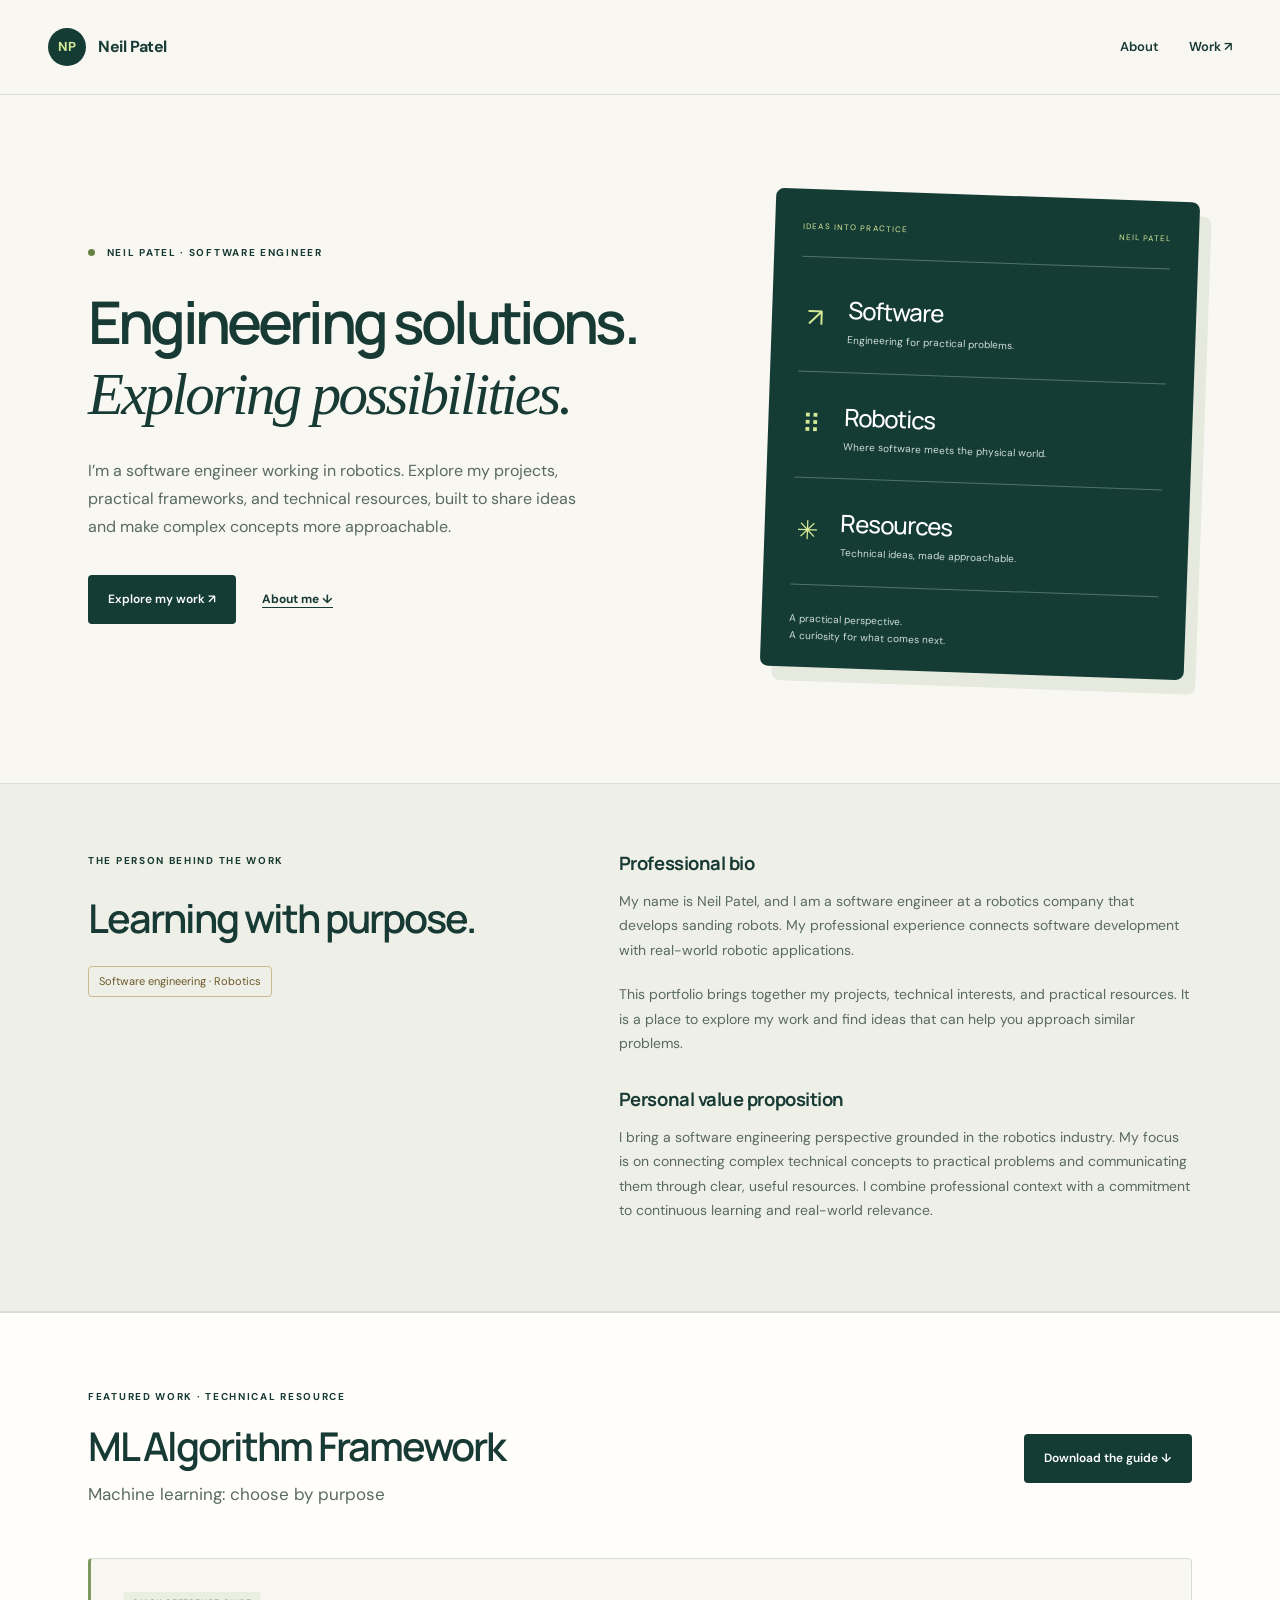
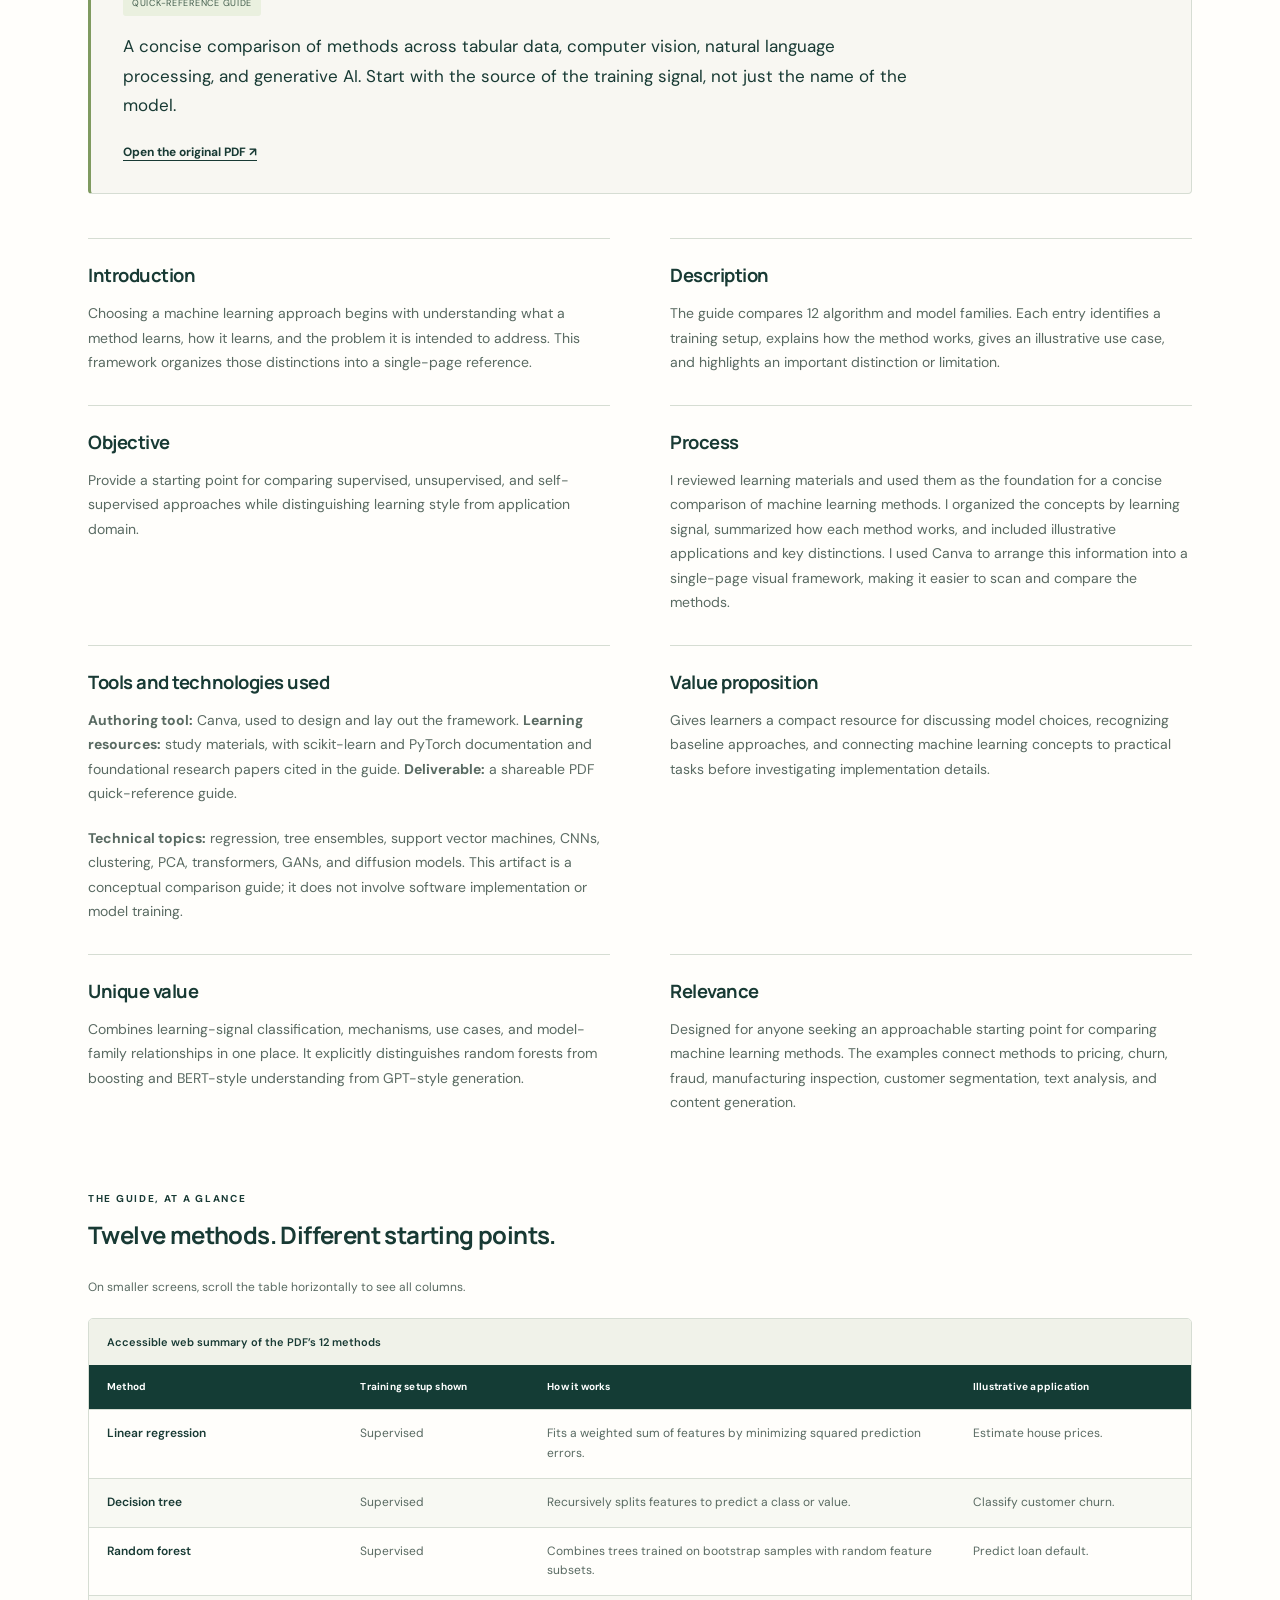
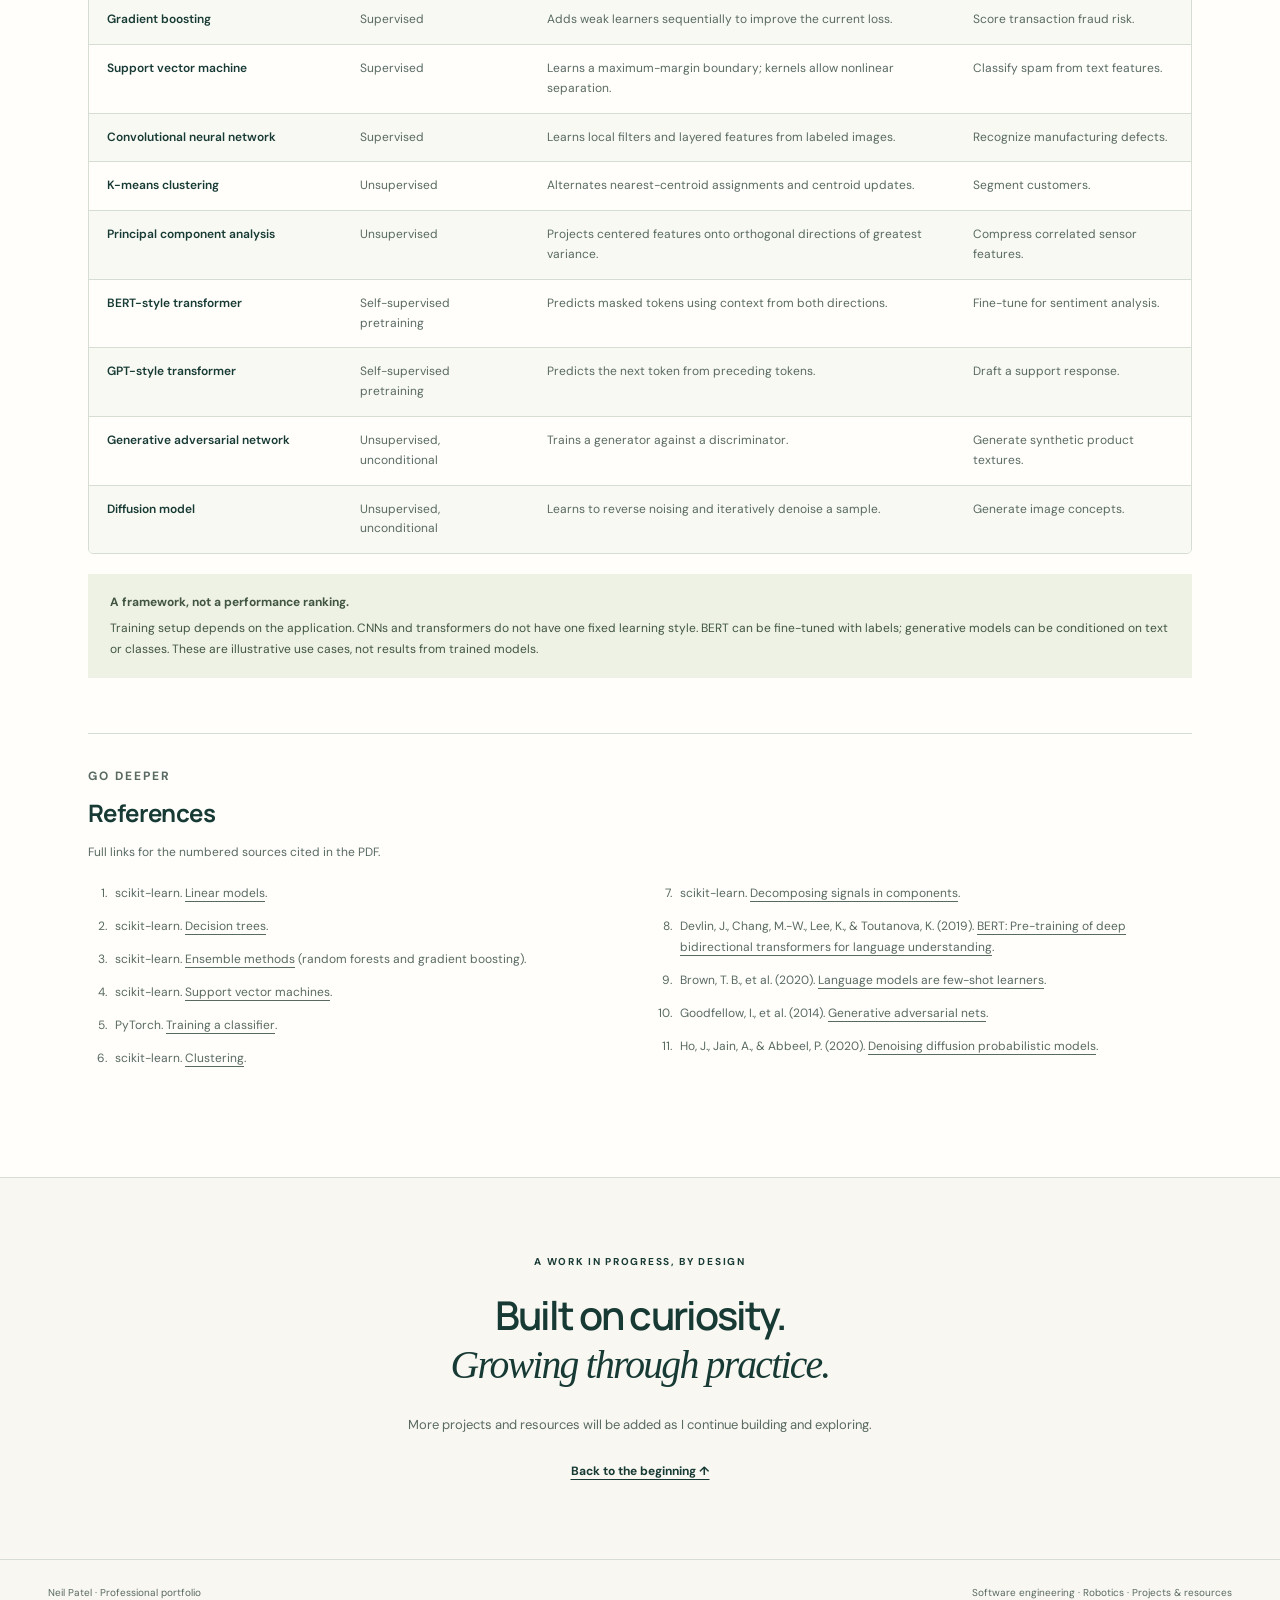
==== index.html @ 993550a7 "Initial Upload for portfolio" ====
<!doctype html>
<html lang="en">
<head>
<meta charset="utf-8">
<meta name="viewport" content="width=device-width, initial-scale=1">
<meta name="description" content="Neil Patel’s professional portfolio: software engineering, robotics, practical projects, and technical resources.">
<meta name="theme-color" content="#143c35">
<title>Neil Patel | Software Engineer</title>
<link rel="stylesheet" href="styles.css">
</head>
<body>
<a class="skip-link" href="#main">Skip to content</a>
<header class="site-header">
<a class="brand" href="#home"><span class="brand-mark" aria-hidden="true">NP</span> Neil Patel</a>
<nav aria-label="Main navigation"><a href="#about">About</a><a href="#artifact">Work ↗</a></nav>
</header>
<main id="main">
<section class="hero section-wrap" id="home" aria-labelledby="hero-title">
<div class="hero-copy">
<p class="eyebrow"><span class="status-dot" aria-hidden="true"></span> Neil Patel · Software engineer</p>
<h1 id="hero-title">Engineering solutions.<br><em>Exploring possibilities.</em></h1>
<p class="hero-description">I’m a software engineer working in robotics. Explore my projects, practical frameworks, and technical resources, built to share ideas and make complex concepts more approachable.</p>
<div class="actions"><a class="button primary" href="#artifact">Explore my work ↗</a><a class="text-link" href="#about">About me ↓</a></div>
</div>
<div class="hero-visual" aria-label="Professional interests: software engineering, robotics, and technical resources">
<div class="visual-topline"><span>IDEAS INTO PRACTICE</span><span>NEIL PATEL</span></div>
<div class="model-row"><span class="model-icon" aria-hidden="true">↗</span><div><strong>Software</strong><span>Engineering for practical problems.</span></div></div>
<div class="model-row"><span class="model-icon" aria-hidden="true">⠿</span><div><strong>Robotics</strong><span>Where software meets the physical world.</span></div></div>
<div class="model-row"><span class="model-icon" aria-hidden="true">✳</span><div><strong>Resources</strong><span>Technical ideas, made approachable.</span></div></div>
<p class="visual-note">A practical perspective.<br>A curiosity for what comes next.</p>
</div>
</section>
<section class="about-section" id="about" aria-labelledby="about-title">
<div class="section-wrap about-grid">
<div><p class="eyebrow">The person behind the work</p><h2 id="about-title">Learning with purpose.</h2><p class="draft-label">Software engineering · Robotics</p></div>
<div class="about-copy">
<h3>Professional bio</h3>
<p>My name is Neil Patel, and I am a software engineer at a robotics company that develops sanding robots. My professional experience connects software development with real-world robotic applications.</p>
<p>This portfolio brings together my projects, technical interests, and practical resources. It is a place to explore my work and find ideas that can help you approach similar problems.</p>
<h3>Personal value proposition</h3>
<p>I bring a software engineering perspective grounded in the robotics industry. My focus is on connecting complex technical concepts to practical problems and communicating them through clear, useful resources. I combine professional context with a commitment to continuous learning and real-world relevance.</p>
</div>
</div>
</section>

<article class="artifact-section" id="artifact" aria-labelledby="artifact-title">
<div class="section-wrap">
<div class="artifact-heading"><div><p class="eyebrow">Featured work · Technical resource</p><h2 id="artifact-title">ML Algorithm Framework</h2><p class="artifact-subtitle">Machine learning: choose by purpose</p></div><a class="button primary" href="ML-Algorithm-Framework.pdf" download>Download the guide ↓</a></div>
<div class="artifact-intro"><span class="tag">Quick-reference guide</span><p>A concise comparison of methods across tabular data, computer vision, natural language processing, and generative AI. Start with the source of the training signal, not just the name of the model.</p><a class="text-link" href="ML-Algorithm-Framework.pdf">Open the original PDF ↗</a></div>
<div class="details-grid">
<section><h3>Introduction</h3><p>Choosing a machine learning approach begins with understanding what a method learns, how it learns, and the problem it is intended to address. This framework organizes those distinctions into a single-page reference.</p></section>
<section><h3>Description</h3><p>The guide compares 12 algorithm and model families. Each entry identifies a training setup, explains how the method works, gives an illustrative use case, and highlights an important distinction or limitation.</p></section>
<section><h3>Objective</h3><p>Provide a starting point for comparing supervised, unsupervised, and self-supervised approaches while distinguishing learning style from application domain.</p></section>
<section><h3>Process</h3><p>I reviewed learning materials and used them as the foundation for a concise comparison of machine learning methods. I organized the concepts by learning signal, summarized how each method works, and included illustrative applications and key distinctions. I used Canva to arrange this information into a single-page visual framework, making it easier to scan and compare the methods.</p></section>
<section><h3>Tools and technologies used</h3><p><strong>Authoring tool:</strong> Canva, used to design and lay out the framework. <strong>Learning resources:</strong> study materials, with scikit-learn and PyTorch documentation and foundational research papers cited in the guide. <strong>Deliverable:</strong> a shareable PDF quick-reference guide.</p><p><strong>Technical topics:</strong> regression, tree ensembles, support vector machines, CNNs, clustering, PCA, transformers, GANs, and diffusion models. This artifact is a conceptual comparison guide; it does not involve software implementation or model training.</p></section>
<section><h3>Value proposition</h3><p>Gives learners a compact resource for discussing model choices, recognizing baseline approaches, and connecting machine learning concepts to practical tasks before investigating implementation details.</p></section>
<section><h3>Unique value</h3><p>Combines learning-signal classification, mechanisms, use cases, and model-family relationships in one place. It explicitly distinguishes random forests from boosting and BERT-style understanding from GPT-style generation.</p></section>
<section><h3>Relevance</h3><p>Designed for anyone seeking an approachable starting point for comparing machine learning methods. The examples connect methods to pricing, churn, fraud, manufacturing inspection, customer segmentation, text analysis, and content generation.</p></section>
</div>
<section class="methods-section" aria-labelledby="methods-title">
<div class="section-heading"><div><p class="eyebrow">The guide, at a glance</p><h3 id="methods-title">Twelve methods. Different starting points.</h3></div></div>
<p class="table-instruction">On smaller screens, scroll the table horizontally to see all columns.</p>
<div class="table-scroll" role="region" aria-label="Algorithm comparison, horizontally scrollable" tabindex="0">
<table>
<caption>Accessible web summary of the PDF’s 12 methods</caption>
<thead><tr><th scope="col">Method</th><th scope="col">Training setup shown</th><th scope="col">How it works</th><th scope="col">Illustrative application</th></tr></thead>
<tbody>
<tr><th scope="row">Linear regression</th><td>Supervised</td><td>Fits a weighted sum of features by minimizing squared prediction errors.</td><td>Estimate house prices.</td></tr>
<tr><th scope="row">Decision tree</th><td>Supervised</td><td>Recursively splits features to predict a class or value.</td><td>Classify customer churn.</td></tr>
<tr><th scope="row">Random forest</th><td>Supervised</td><td>Combines trees trained on bootstrap samples with random feature subsets.</td><td>Predict loan default.</td></tr>
<tr><th scope="row">Gradient boosting</th><td>Supervised</td><td>Adds weak learners sequentially to improve the current loss.</td><td>Score transaction fraud risk.</td></tr>
<tr><th scope="row">Support vector machine</th><td>Supervised</td><td>Learns a maximum-margin boundary; kernels allow nonlinear separation.</td><td>Classify spam from text features.</td></tr>
<tr><th scope="row">Convolutional neural network</th><td>Supervised</td><td>Learns local filters and layered features from labeled images.</td><td>Recognize manufacturing defects.</td></tr>
<tr><th scope="row">K-means clustering</th><td>Unsupervised</td><td>Alternates nearest-centroid assignments and centroid updates.</td><td>Segment customers.</td></tr>
<tr><th scope="row">Principal component analysis</th><td>Unsupervised</td><td>Projects centered features onto orthogonal directions of greatest variance.</td><td>Compress correlated sensor features.</td></tr>
<tr><th scope="row">BERT-style transformer</th><td>Self-supervised pretraining</td><td>Predicts masked tokens using context from both directions.</td><td>Fine-tune for sentiment analysis.</td></tr>
<tr><th scope="row">GPT-style transformer</th><td>Self-supervised pretraining</td><td>Predicts the next token from preceding tokens.</td><td>Draft a support response.</td></tr>
<tr><th scope="row">Generative adversarial network</th><td>Unsupervised, unconditional</td><td>Trains a generator against a discriminator.</td><td>Generate synthetic product textures.</td></tr>
<tr><th scope="row">Diffusion model</th><td>Unsupervised, unconditional</td><td>Learns to reverse noising and iteratively denoise a sample.</td><td>Generate image concepts.</td></tr>
</tbody>
</table>
</div>
<aside class="scope-note"><strong>A framework, not a performance ranking.</strong> Training setup depends on the application. CNNs and transformers do not have one fixed learning style. BERT can be fine-tuned with labels; generative models can be conditioned on text or classes. These are illustrative use cases, not results from trained models.</aside>
</section>
<section class="references" aria-labelledby="references-title">
<p class="eyebrow">Go deeper</p><h3 id="references-title">References</h3><p>Full links for the numbered sources cited in the PDF.</p>
<ol>
<li>scikit-learn. <a href="https://scikit-learn.org/stable/modules/linear_model.html">Linear models</a>.</li>
<li>scikit-learn. <a href="https://scikit-learn.org/stable/modules/tree.html">Decision trees</a>.</li>
<li>scikit-learn. <a href="https://scikit-learn.org/stable/modules/ensemble.html">Ensemble methods</a> (random forests and gradient boosting).</li>
<li>scikit-learn. <a href="https://scikit-learn.org/stable/modules/svm.html">Support vector machines</a>.</li>
<li>PyTorch. <a href="https://pytorch.org/tutorials/beginner/blitz/cifar10_tutorial.html">Training a classifier</a>.</li>
<li>scikit-learn. <a href="https://scikit-learn.org/stable/modules/clustering.html">Clustering</a>.</li>
<li>scikit-learn. <a href="https://scikit-learn.org/stable/modules/decomposition.html">Decomposing signals in components</a>.</li>
<li>Devlin, J., Chang, M.-W., Lee, K., & Toutanova, K. (2019). <a href="https://aclanthology.org/N19-1423/">BERT: Pre-training of deep bidirectional transformers for language understanding</a>.</li>
<li>Brown, T. B., et al. (2020). <a href="https://arxiv.org/abs/2005.14165">Language models are few-shot learners</a>.</li>
<li>Goodfellow, I., et al. (2014). <a href="https://arxiv.org/abs/1406.2661">Generative adversarial nets</a>.</li>
<li>Ho, J., Jain, A., & Abbeel, P. (2020). <a href="https://arxiv.org/abs/2006.11239">Denoising diffusion probabilistic models</a>.</li>
</ol>
</section>
</div>
</article>
<section class="section-wrap closing"><p class="eyebrow">A work in progress, by design</p><h2>Built on curiosity.<br><em>Growing through practice.</em></h2><p>More projects and resources will be added as I continue building and exploring.</p><a class="text-link" href="#home">Back to the beginning ↑</a></section>
</main>
<footer class="site-footer"><span>Neil Patel · Professional portfolio</span><span>Software engineering · Robotics · Projects & resources</span></footer>
</body>
</html>
---- styles.css ----
@import url('https://fonts.googleapis.com/css2?family=DM+Sans:wght@400;500;600;700&family=Manrope:wght@400;500;600;700;800&display=swap');

:root{--paper:#f8f7f2;--ink:#183a34;--muted:#596a62;--line:#d6ddd3;--green:#143c35;--accent:#d6e997;--white:#fff;--font:'DM Sans',system-ui,sans-serif;--display:'Manrope',system-ui,sans-serif}
*{box-sizing:border-box}html{scroll-behavior:smooth;scroll-padding-top:28px}body{margin:0;background:var(--paper);color:var(--ink);font-family:var(--font);font-size:16px;line-height:1.75}a{color:inherit;text-underline-offset:4px}a:hover{text-decoration-thickness:2px}a:focus-visible,[tabindex]:focus-visible{outline:3px solid #97620b;outline-offset:5px}h1,h2,h3,p{margin-top:0}h1,h2,h3{font-family:var(--display);line-height:1.2}h1{font-size:clamp(2.6rem,4.6vw,4.6rem);font-weight:600;letter-spacing:-.065em;margin-bottom:26px}h2{font-size:clamp(2rem,3.1vw,3rem);font-weight:600;letter-spacing:-.05em;margin-bottom:24px}h3{font-size:1.15rem;letter-spacing:-.025em;margin-bottom:15px}em{font-family:Georgia,serif;font-weight:400;letter-spacing:-.045em}p{margin-bottom:20px}.section-wrap{max-width:1200px;padding:0 48px;margin:auto}.site-header{max-width:1360px;margin:auto;padding:28px 48px;display:flex;align-items:center;justify-content:space-between;gap:24px;border-bottom:1px solid var(--line)}.brand{display:flex;align-items:center;gap:12px;font-weight:700;text-decoration:none;letter-spacing:-.025em}.brand-mark{display:grid;place-items:center;width:38px;height:38px;background:var(--green);color:var(--accent);font-size:13px;border-radius:50%}.site-header nav{display:flex;gap:30px;font-size:13px;font-weight:600}.site-header nav a{text-decoration:none}.site-header nav a:hover{text-decoration:underline}.hero{display:grid;grid-template-columns:1.45fr 1fr;gap:65px;align-items:center;padding-top:100px;padding-bottom:110px}.eyebrow{text-transform:uppercase;font-size:10px;font-weight:700;letter-spacing:.17em;margin-bottom:26px;line-height:1.7}.status-dot{display:inline-block;width:7px;height:7px;background:#668345;border-radius:50%;margin-right:8px}.hero-description{max-width:490px;color:var(--muted);font-size:16px}.actions{display:flex;gap:26px;align-items:center;margin-top:34px;flex-wrap:wrap}.button{display:inline-flex;align-items:center;justify-content:center;gap:22px;padding:14px 20px;font-size:12px;font-weight:600;border-radius:4px;text-decoration:none}.primary{background:var(--green);color:var(--white)}.primary:hover{background:#24574b}.text-link{font-size:12px;font-weight:700}.hero-visual{background:var(--green);color:var(--white);padding:30px 28px 22px;border-radius:8px;transform:rotate(2deg);box-shadow:12px 14px 0 #e6e9dd}.visual-topline{display:flex;justify-content:space-between;font-size:8px;letter-spacing:.14em;color:var(--accent);gap:12px;border-bottom:1px solid #527267;padding-bottom:23px;margin-bottom:8px}.model-row{display:flex;align-items:center;gap:18px;padding:23px 0;border-bottom:1px solid #527267}.model-icon{font-size:26px;color:var(--accent);width:30px;text-align:center}.model-row strong{display:block;font-family:var(--display);font-size:24px;font-weight:500;letter-spacing:-.04em}.model-row div span{display:block;font-size:10px;color:#d1ded7}.model-code{margin-left:auto;font-size:9px;color:var(--accent);border:1px solid #698777;border-radius:4px;padding:1px 6px}.visual-note{font-size:10px;color:#d1ded7;margin:25px 0 0}.about-section{background:#eeefe7;border-block:1px solid var(--line);padding:68px 0}.about-grid{display:grid;grid-template-columns:1fr 1.3fr;gap:90px}.about-copy p{font-size:14px;color:var(--muted)}.about-copy h3:not(:first-child){margin-top:32px}.draft-label{font-size:11px;color:#6d5829;border:1px solid #c8b98e;border-radius:4px;padding:5px 10px;display:inline-block}.editor-note{font-size:12px!important;color:var(--muted);border-left:2px solid #b9c5b0;padding-left:12px}.portfolio-section{padding-top:80px;padding-bottom:70px}.section-heading{display:flex;justify-content:space-between;align-items:end;gap:24px;margin-bottom:30px}.section-heading .eyebrow{margin-bottom:14px}.section-heading h2{margin:0}.section-heading>p{font-size:12px;color:var(--muted);margin-bottom:4px}.artifact-card{display:grid;grid-template-columns:1fr 1.5fr;border:1px solid var(--line);background:#fffef9;border-radius:6px;overflow:hidden;text-decoration:none;transition:box-shadow .2s}.artifact-card:hover{box-shadow:0 8px 24px #183a3412}.card-art{padding:35px 40px;background:#e4e9d9;display:flex;flex-direction:column}.mini-label{font-size:8px;letter-spacing:.2em;margin-bottom:18px}.card-art strong{font-family:var(--display);font-size:46px;line-height:1.03;letter-spacing:-.065em;font-weight:600}.mini-rule{height:1px;width:100%;background:#9cae90;margin:24px 0 14px}.mini-footer{font-size:8px;letter-spacing:.1em}.card-copy{padding:38px 42px}.tag{display:inline-block;font-size:9px;letter-spacing:.08em;text-transform:uppercase;color:#435e4d;background:#eaf0df;padding:4px 9px;border-radius:3px}.card-copy h3{font-size:26px;margin:18px 0 12px;letter-spacing:-.045em}.card-copy p{font-size:14px;color:var(--muted);max-width:400px}.card-meta{display:flex;align-items:center;justify-content:space-between;gap:16px;font-size:10px;margin-top:25px;color:var(--muted)}.card-arrow{font-size:22px;color:var(--ink)}.collection-note{font-size:12px;color:var(--muted);margin:20px 0 0}.artifact-section{padding:75px 0 80px;border-block:1px solid var(--line);background:#fffefb}.artifact-heading{display:flex;justify-content:space-between;align-items:center;gap:30px}.artifact-heading h2{margin-bottom:10px}.artifact-heading .eyebrow{margin-bottom:18px}.artifact-subtitle{color:var(--muted);font-size:17px}.artifact-heading .button{flex-shrink:0}.artifact-intro{margin:28px 0 44px;padding:28px 32px;border:1px solid var(--line);border-left:3px solid #7f9a60;border-radius:4px;background:var(--paper)}.artifact-intro p{max-width:790px;font-size:17px;margin:16px 0}.details-grid{display:grid;grid-template-columns:1fr 1fr;gap:0 60px}.details-grid section{padding:25px 0 10px;border-top:1px solid var(--line)}.details-grid p{font-size:14px;color:var(--muted)}.methods-section{margin-top:45px}.methods-section h3{font-size:24px}.methods-section .section-heading{margin-bottom:12px}.table-instruction{font-size:12px;color:var(--muted)}.table-scroll{overflow-x:auto;border:1px solid var(--line);border-radius:5px}table{border-collapse:collapse;width:100%;min-width:730px;font-size:12px;line-height:1.65;text-align:left}caption{text-align:left;padding:14px 18px;font-size:11px;background:#f0f2e9;font-weight:600}th,td{padding:14px 18px;border-bottom:1px solid var(--line);vertical-align:top}thead th{background:var(--green);color:white;font-size:10px;letter-spacing:.02em}tbody th{font-weight:600;width:23%}tbody td{color:var(--muted)}tbody tr:nth-child(even){background:#f8f9f3}tbody tr:last-child>*{border-bottom:0}.scope-note{margin:20px 0 0;padding:18px 22px;background:#eef2e4;font-size:12px;color:#415542}.scope-note strong{display:block;margin-bottom:5px}.references{border-top:1px solid var(--line);margin-top:55px;padding-top:32px}.references .eyebrow{margin-bottom:12px}.references h3{font-size:24px}.references p,.references li{font-size:12px;color:var(--muted)}.references ol{padding-left:22px;columns:2;column-gap:48px}.references li{padding:0 0 12px 5px;break-inside:avoid;overflow-wrap:anywhere}.closing{padding-top:75px;padding-bottom:75px;text-align:center}.closing .eyebrow{margin-bottom:22px}.closing p:not(.eyebrow){color:var(--muted);font-size:13px}.site-footer{padding:24px 48px;border-top:1px solid var(--line);display:flex;justify-content:space-between;gap:20px;font-size:10px;color:var(--muted)}.skip-link{position:absolute;left:16px;top:-100px;padding:10px 18px;background:var(--green);color:white;z-index:10}.skip-link:focus{top:12px}
@media(min-width:1400px){.hero{padding-top:120px;padding-bottom:130px}}@media(max-width:900px){.section-wrap{padding-left:30px;padding-right:30px}.site-header{padding:22px 30px}.hero{gap:35px;padding-top:70px;padding-bottom:75px}.hero-visual{padding:24px 20px}.model-row{gap:10px}.model-row strong{font-size:21px}.model-row div span{font-size:9px}.about-grid{gap:40px}.artifact-heading{align-items:flex-start;flex-direction:column;gap:10px}.details-grid{gap:0 32px}.card-copy{padding:28px}.card-art{padding:30px}.card-art strong{font-size:40px}}@media(max-width:640px){.site-header{padding:18px 20px;align-items:flex-start}.brand{font-size:12px;gap:8px}.brand-mark{width:30px;height:30px;font-size:10px}.site-header nav{gap:13px;font-size:11px;flex-wrap:wrap;justify-content:flex-end;padding-top:5px}.site-header nav a:last-child{display:none}.section-wrap{padding-left:22px;padding-right:22px}.hero{grid-template-columns:1fr;gap:40px;padding-top:50px;padding-bottom:60px}h1{font-size:2.9rem}.hero-description{font-size:14px}.hero-visual{max-width:400px;width:calc(100% - 12px);justify-self:center;transform:rotate(1deg)}.about-grid{grid-template-columns:1fr;gap:20px}.about-section{padding:48px 0}.about-grid h2{margin-bottom:15px}.portfolio-section{padding-top:50px;padding-bottom:50px}.section-heading{display:block}.section-heading>p{margin-top:18px}.artifact-card{grid-template-columns:1fr}.card-art{padding:30px}.card-art strong{font-size:42px}.mini-rule{max-width:240px}.card-copy{padding:28px}.artifact-section{padding:50px 0}.artifact-intro{padding:23px;margin-top:28px}.artifact-intro p{font-size:15px}.details-grid{grid-template-columns:1fr}.references ol{columns:1}.closing{padding-top:55px;padding-bottom:55px}.site-footer{padding:22px;flex-direction:column;gap:6px}.eyebrow{font-size:9px}}@media(prefers-reduced-motion:reduce){html{scroll-behavior:auto}*{transition:none!important}}
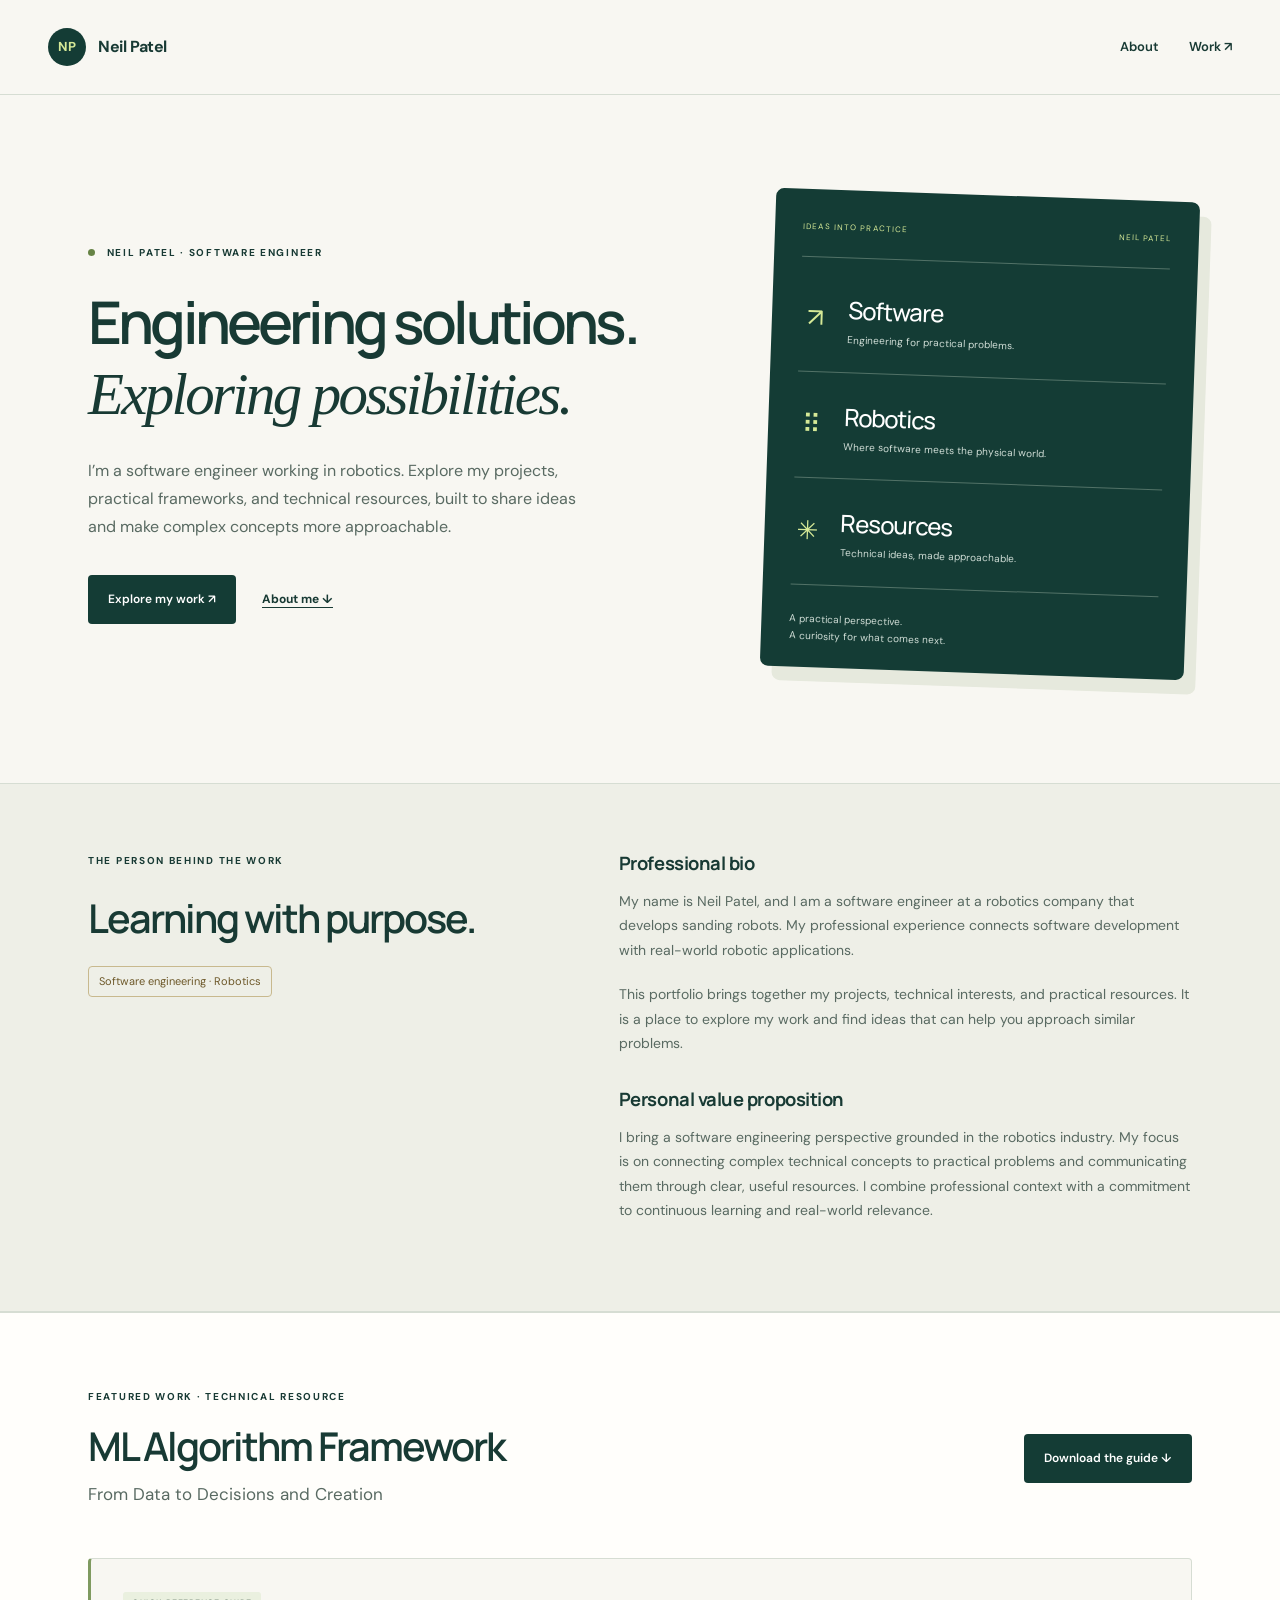
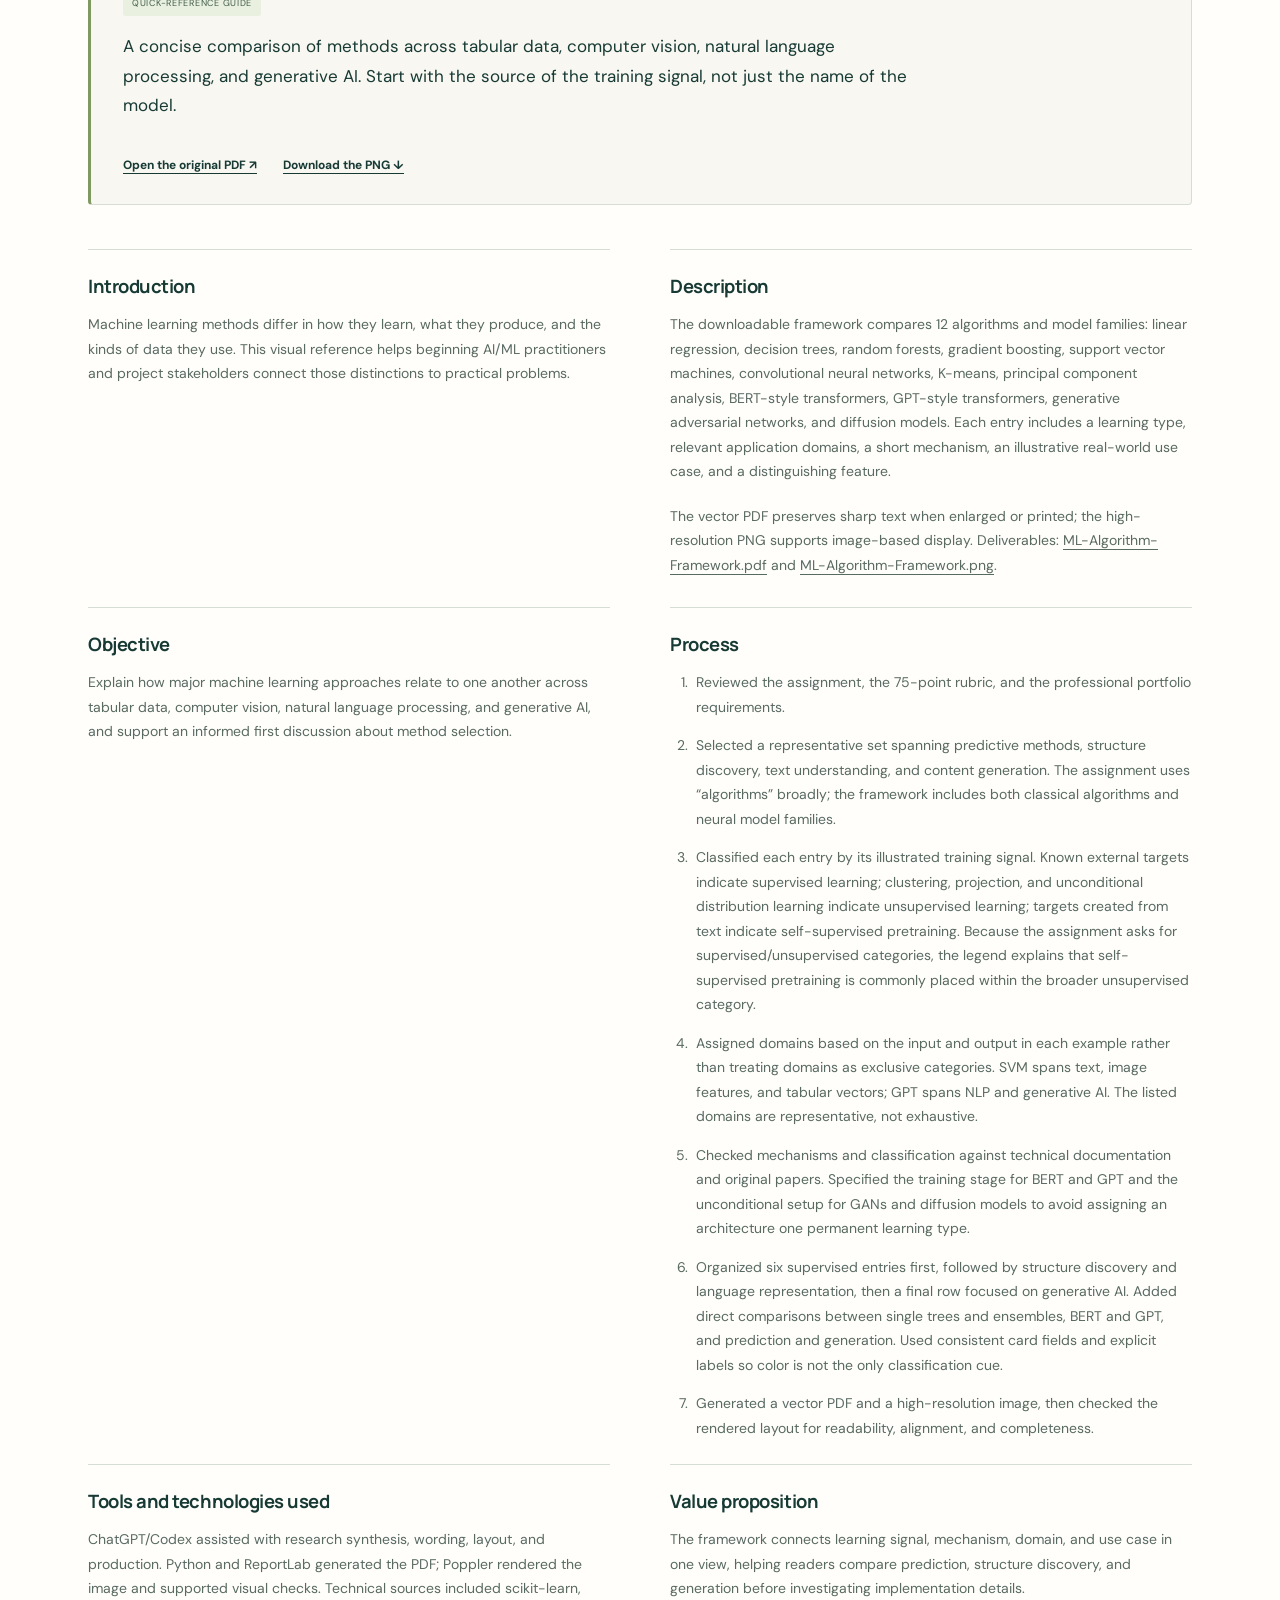
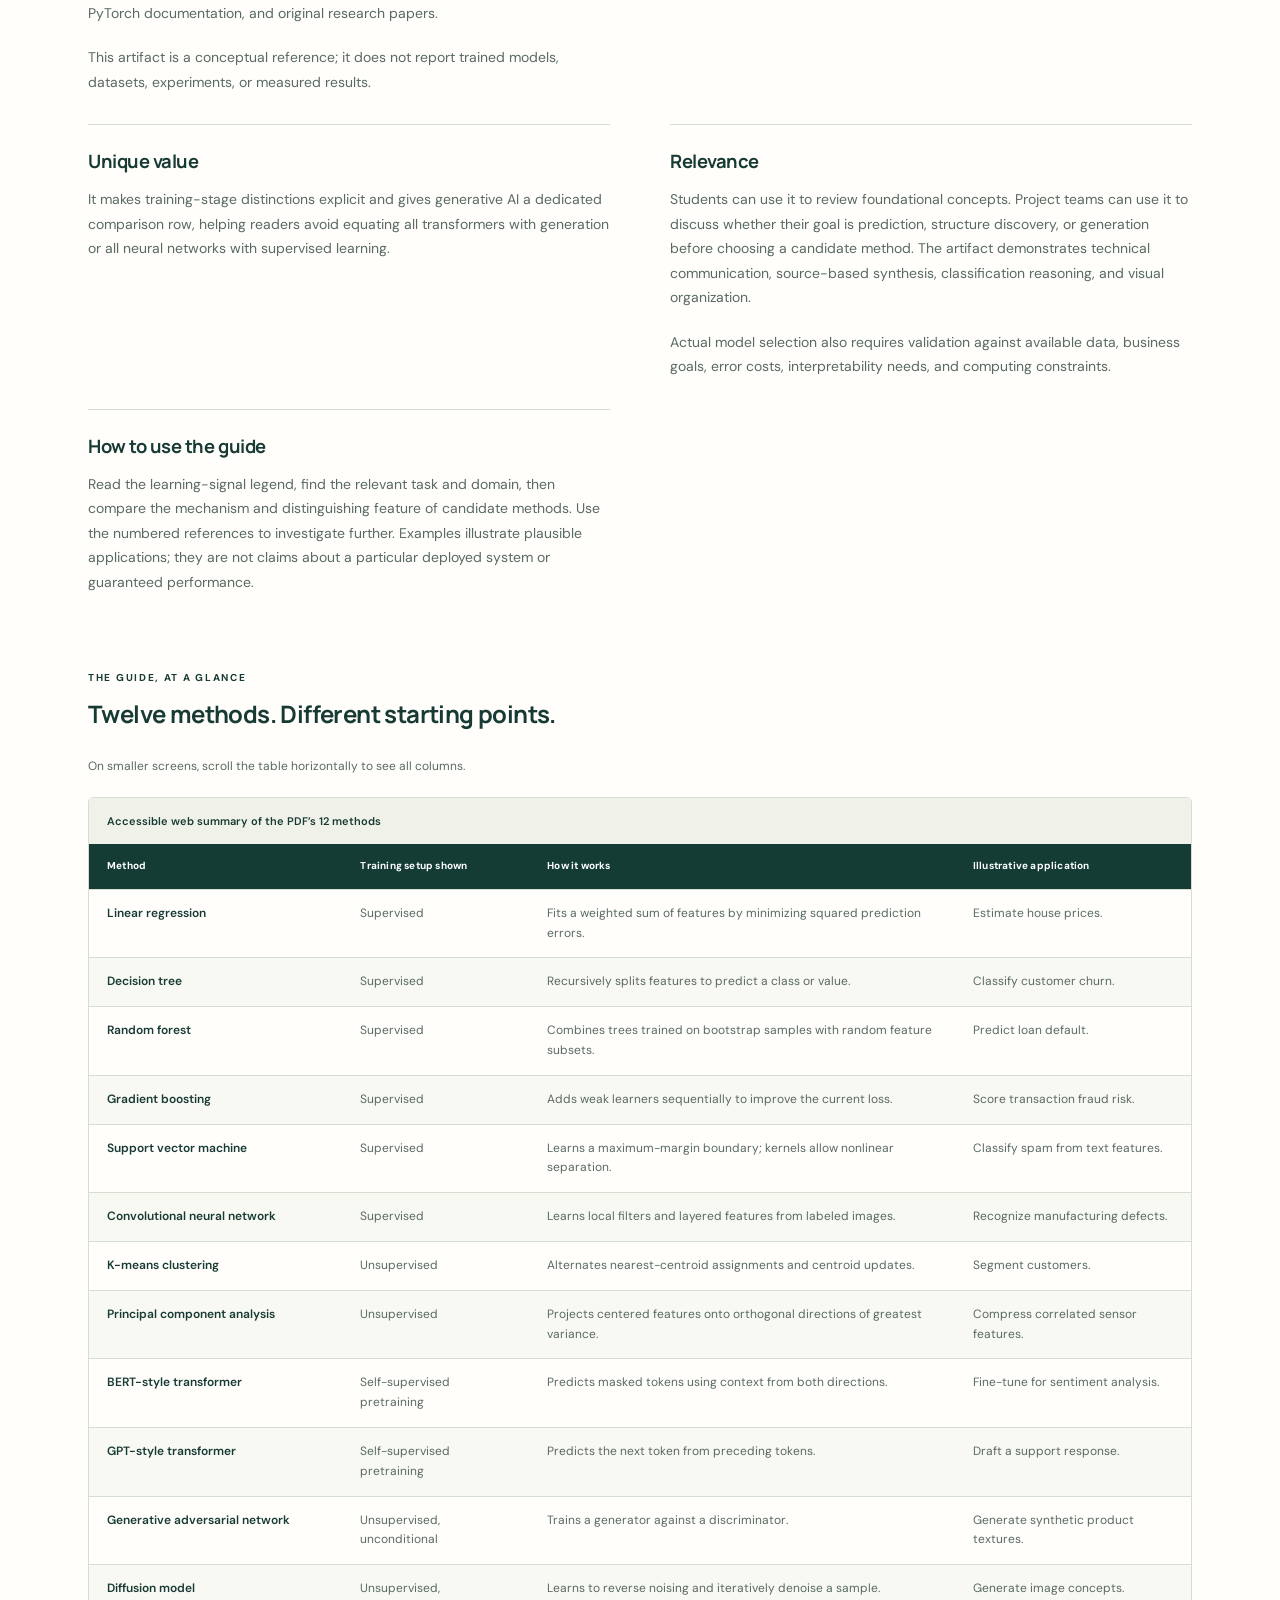
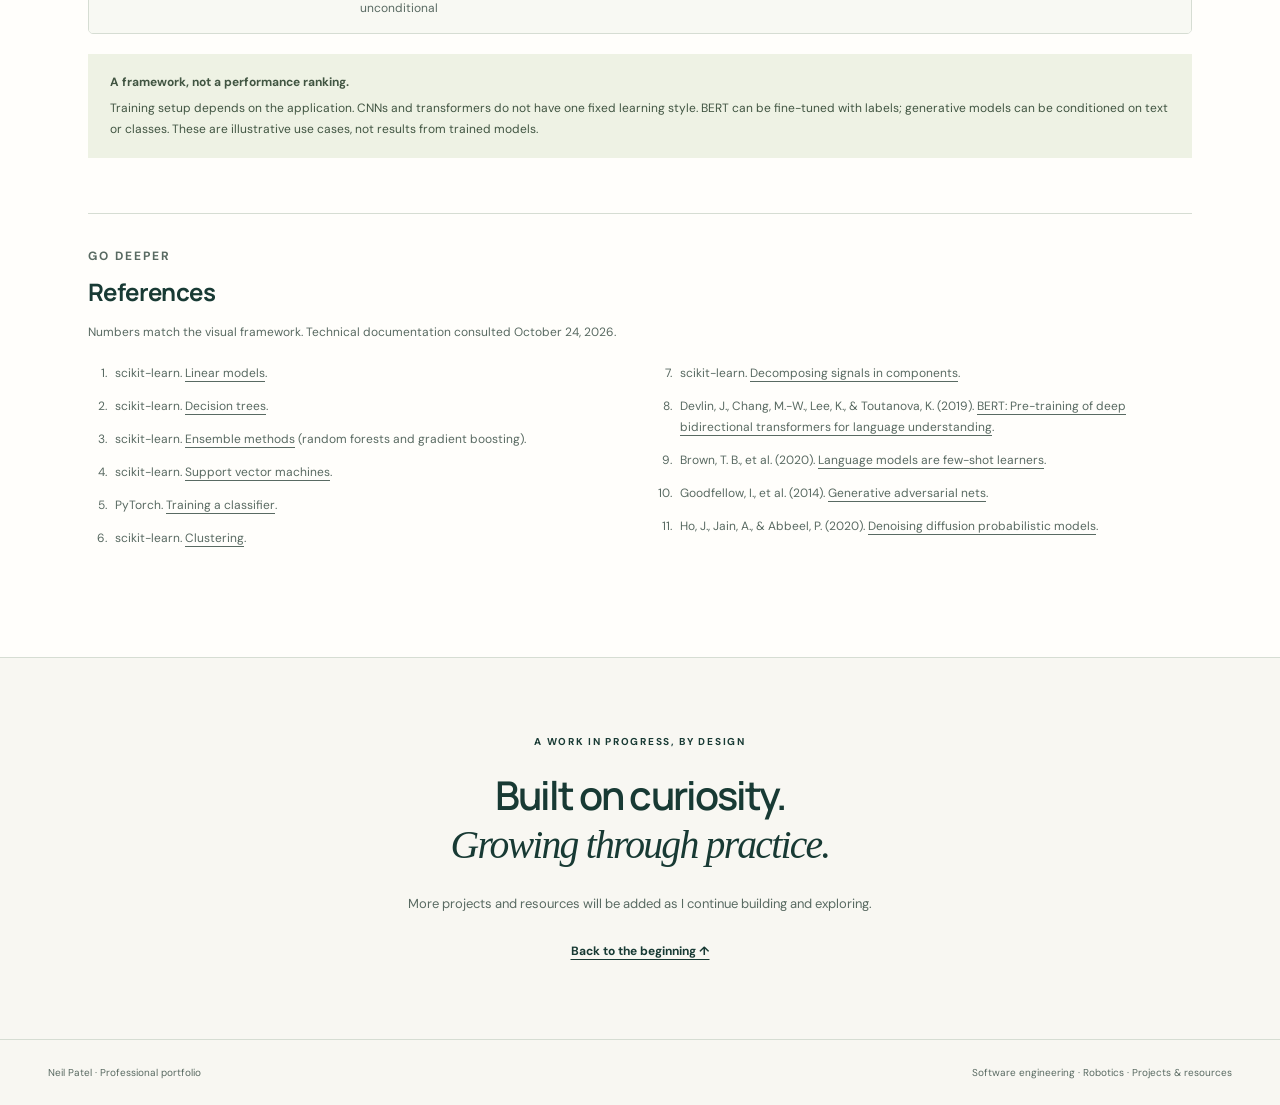
==== commit 726833f3: "Add more info for artifact." ====
--- a/index.html
+++ b/index.html
@@ -1,107 +1,116 @@
-<!doctype html>
-<html lang="en">
-<head>
-<meta charset="utf-8">
-<meta name="viewport" content="width=device-width, initial-scale=1">
-<meta name="description" content="Neil Patel’s professional portfolio: software engineering, robotics, practical projects, and technical resources.">
-<meta name="theme-color" content="#143c35">
-<title>Neil Patel | Software Engineer</title>
-<link rel="stylesheet" href="styles.css">
-</head>
-<body>
-<a class="skip-link" href="#main">Skip to content</a>
-<header class="site-header">
-<a class="brand" href="#home"><span class="brand-mark" aria-hidden="true">NP</span> Neil Patel</a>
-<nav aria-label="Main navigation"><a href="#about">About</a><a href="#artifact">Work ↗</a></nav>
-</header>
-<main id="main">
-<section class="hero section-wrap" id="home" aria-labelledby="hero-title">
-<div class="hero-copy">
-<p class="eyebrow"><span class="status-dot" aria-hidden="true"></span> Neil Patel · Software engineer</p>
-<h1 id="hero-title">Engineering solutions.<br><em>Exploring possibilities.</em></h1>
-<p class="hero-description">I’m a software engineer working in robotics. Explore my projects, practical frameworks, and technical resources, built to share ideas and make complex concepts more approachable.</p>
-<div class="actions"><a class="button primary" href="#artifact">Explore my work ↗</a><a class="text-link" href="#about">About me ↓</a></div>
-</div>
-<div class="hero-visual" aria-label="Professional interests: software engineering, robotics, and technical resources">
-<div class="visual-topline"><span>IDEAS INTO PRACTICE</span><span>NEIL PATEL</span></div>
-<div class="model-row"><span class="model-icon" aria-hidden="true">↗</span><div><strong>Software</strong><span>Engineering for practical problems.</span></div></div>
-<div class="model-row"><span class="model-icon" aria-hidden="true">⠿</span><div><strong>Robotics</strong><span>Where software meets the physical world.</span></div></div>
-<div class="model-row"><span class="model-icon" aria-hidden="true">✳</span><div><strong>Resources</strong><span>Technical ideas, made approachable.</span></div></div>
-<p class="visual-note">A practical perspective.<br>A curiosity for what comes next.</p>
-</div>
-</section>
-<section class="about-section" id="about" aria-labelledby="about-title">
-<div class="section-wrap about-grid">
-<div><p class="eyebrow">The person behind the work</p><h2 id="about-title">Learning with purpose.</h2><p class="draft-label">Software engineering · Robotics</p></div>
-<div class="about-copy">
-<h3>Professional bio</h3>
-<p>My name is Neil Patel, and I am a software engineer at a robotics company that develops sanding robots. My professional experience connects software development with real-world robotic applications.</p>
-<p>This portfolio brings together my projects, technical interests, and practical resources. It is a place to explore my work and find ideas that can help you approach similar problems.</p>
-<h3>Personal value proposition</h3>
-<p>I bring a software engineering perspective grounded in the robotics industry. My focus is on connecting complex technical concepts to practical problems and communicating them through clear, useful resources. I combine professional context with a commitment to continuous learning and real-world relevance.</p>
-</div>
-</div>
-</section>
-
-<article class="artifact-section" id="artifact" aria-labelledby="artifact-title">
-<div class="section-wrap">
-<div class="artifact-heading"><div><p class="eyebrow">Featured work · Technical resource</p><h2 id="artifact-title">ML Algorithm Framework</h2><p class="artifact-subtitle">Machine learning: choose by purpose</p></div><a class="button primary" href="ML-Algorithm-Framework.pdf" download>Download the guide ↓</a></div>
-<div class="artifact-intro"><span class="tag">Quick-reference guide</span><p>A concise comparison of methods across tabular data, computer vision, natural language processing, and generative AI. Start with the source of the training signal, not just the name of the model.</p><a class="text-link" href="ML-Algorithm-Framework.pdf">Open the original PDF ↗</a></div>
-<div class="details-grid">
-<section><h3>Introduction</h3><p>Choosing a machine learning approach begins with understanding what a method learns, how it learns, and the problem it is intended to address. This framework organizes those distinctions into a single-page reference.</p></section>
-<section><h3>Description</h3><p>The guide compares 12 algorithm and model families. Each entry identifies a training setup, explains how the method works, gives an illustrative use case, and highlights an important distinction or limitation.</p></section>
-<section><h3>Objective</h3><p>Provide a starting point for comparing supervised, unsupervised, and self-supervised approaches while distinguishing learning style from application domain.</p></section>
-<section><h3>Process</h3><p>I reviewed learning materials and used them as the foundation for a concise comparison of machine learning methods. I organized the concepts by learning signal, summarized how each method works, and included illustrative applications and key distinctions. I used Canva to arrange this information into a single-page visual framework, making it easier to scan and compare the methods.</p></section>
-<section><h3>Tools and technologies used</h3><p><strong>Authoring tool:</strong> Canva, used to design and lay out the framework. <strong>Learning resources:</strong> study materials, with scikit-learn and PyTorch documentation and foundational research papers cited in the guide. <strong>Deliverable:</strong> a shareable PDF quick-reference guide.</p><p><strong>Technical topics:</strong> regression, tree ensembles, support vector machines, CNNs, clustering, PCA, transformers, GANs, and diffusion models. This artifact is a conceptual comparison guide; it does not involve software implementation or model training.</p></section>
-<section><h3>Value proposition</h3><p>Gives learners a compact resource for discussing model choices, recognizing baseline approaches, and connecting machine learning concepts to practical tasks before investigating implementation details.</p></section>
-<section><h3>Unique value</h3><p>Combines learning-signal classification, mechanisms, use cases, and model-family relationships in one place. It explicitly distinguishes random forests from boosting and BERT-style understanding from GPT-style generation.</p></section>
-<section><h3>Relevance</h3><p>Designed for anyone seeking an approachable starting point for comparing machine learning methods. The examples connect methods to pricing, churn, fraud, manufacturing inspection, customer segmentation, text analysis, and content generation.</p></section>
-</div>
-<section class="methods-section" aria-labelledby="methods-title">
-<div class="section-heading"><div><p class="eyebrow">The guide, at a glance</p><h3 id="methods-title">Twelve methods. Different starting points.</h3></div></div>
-<p class="table-instruction">On smaller screens, scroll the table horizontally to see all columns.</p>
-<div class="table-scroll" role="region" aria-label="Algorithm comparison, horizontally scrollable" tabindex="0">
-<table>
-<caption>Accessible web summary of the PDF’s 12 methods</caption>
-<thead><tr><th scope="col">Method</th><th scope="col">Training setup shown</th><th scope="col">How it works</th><th scope="col">Illustrative application</th></tr></thead>
-<tbody>
-<tr><th scope="row">Linear regression</th><td>Supervised</td><td>Fits a weighted sum of features by minimizing squared prediction errors.</td><td>Estimate house prices.</td></tr>
-<tr><th scope="row">Decision tree</th><td>Supervised</td><td>Recursively splits features to predict a class or value.</td><td>Classify customer churn.</td></tr>
-<tr><th scope="row">Random forest</th><td>Supervised</td><td>Combines trees trained on bootstrap samples with random feature subsets.</td><td>Predict loan default.</td></tr>
-<tr><th scope="row">Gradient boosting</th><td>Supervised</td><td>Adds weak learners sequentially to improve the current loss.</td><td>Score transaction fraud risk.</td></tr>
-<tr><th scope="row">Support vector machine</th><td>Supervised</td><td>Learns a maximum-margin boundary; kernels allow nonlinear separation.</td><td>Classify spam from text features.</td></tr>
-<tr><th scope="row">Convolutional neural network</th><td>Supervised</td><td>Learns local filters and layered features from labeled images.</td><td>Recognize manufacturing defects.</td></tr>
-<tr><th scope="row">K-means clustering</th><td>Unsupervised</td><td>Alternates nearest-centroid assignments and centroid updates.</td><td>Segment customers.</td></tr>
-<tr><th scope="row">Principal component analysis</th><td>Unsupervised</td><td>Projects centered features onto orthogonal directions of greatest variance.</td><td>Compress correlated sensor features.</td></tr>
-<tr><th scope="row">BERT-style transformer</th><td>Self-supervised pretraining</td><td>Predicts masked tokens using context from both directions.</td><td>Fine-tune for sentiment analysis.</td></tr>
-<tr><th scope="row">GPT-style transformer</th><td>Self-supervised pretraining</td><td>Predicts the next token from preceding tokens.</td><td>Draft a support response.</td></tr>
-<tr><th scope="row">Generative adversarial network</th><td>Unsupervised, unconditional</td><td>Trains a generator against a discriminator.</td><td>Generate synthetic product textures.</td></tr>
-<tr><th scope="row">Diffusion model</th><td>Unsupervised, unconditional</td><td>Learns to reverse noising and iteratively denoise a sample.</td><td>Generate image concepts.</td></tr>
-</tbody>
-</table>
-</div>
-<aside class="scope-note"><strong>A framework, not a performance ranking.</strong> Training setup depends on the application. CNNs and transformers do not have one fixed learning style. BERT can be fine-tuned with labels; generative models can be conditioned on text or classes. These are illustrative use cases, not results from trained models.</aside>
-</section>
-<section class="references" aria-labelledby="references-title">
-<p class="eyebrow">Go deeper</p><h3 id="references-title">References</h3><p>Full links for the numbered sources cited in the PDF.</p>
-<ol>
-<li>scikit-learn. <a href="https://scikit-learn.org/stable/modules/linear_model.html">Linear models</a>.</li>
-<li>scikit-learn. <a href="https://scikit-learn.org/stable/modules/tree.html">Decision trees</a>.</li>
-<li>scikit-learn. <a href="https://scikit-learn.org/stable/modules/ensemble.html">Ensemble methods</a> (random forests and gradient boosting).</li>
-<li>scikit-learn. <a href="https://scikit-learn.org/stable/modules/svm.html">Support vector machines</a>.</li>
-<li>PyTorch. <a href="https://pytorch.org/tutorials/beginner/blitz/cifar10_tutorial.html">Training a classifier</a>.</li>
-<li>scikit-learn. <a href="https://scikit-learn.org/stable/modules/clustering.html">Clustering</a>.</li>
-<li>scikit-learn. <a href="https://scikit-learn.org/stable/modules/decomposition.html">Decomposing signals in components</a>.</li>
-<li>Devlin, J., Chang, M.-W., Lee, K., & Toutanova, K. (2019). <a href="https://aclanthology.org/N19-1423/">BERT: Pre-training of deep bidirectional transformers for language understanding</a>.</li>
-<li>Brown, T. B., et al. (2020). <a href="https://arxiv.org/abs/2005.14165">Language models are few-shot learners</a>.</li>
-<li>Goodfellow, I., et al. (2014). <a href="https://arxiv.org/abs/1406.2661">Generative adversarial nets</a>.</li>
-<li>Ho, J., Jain, A., & Abbeel, P. (2020). <a href="https://arxiv.org/abs/2006.11239">Denoising diffusion probabilistic models</a>.</li>
-</ol>
-</section>
-</div>
-</article>
-<section class="section-wrap closing"><p class="eyebrow">A work in progress, by design</p><h2>Built on curiosity.<br><em>Growing through practice.</em></h2><p>More projects and resources will be added as I continue building and exploring.</p><a class="text-link" href="#home">Back to the beginning ↑</a></section>
-</main>
-<footer class="site-footer"><span>Neil Patel · Professional portfolio</span><span>Software engineering · Robotics · Projects & resources</span></footer>
-</body>
-</html>
+<!doctype html>
+<html lang="en">
+<head>
+<meta charset="utf-8">
+<meta name="viewport" content="width=device-width, initial-scale=1">
+<meta name="description" content="Neil Patel’s professional portfolio: software engineering, robotics, practical projects, and technical resources.">
+<meta name="theme-color" content="#143c35">
+<title>Neil Patel | Software Engineer</title>
+<link rel="stylesheet" href="styles.css">
+</head>
+<body>
+<a class="skip-link" href="#main">Skip to content</a>
+<header class="site-header">
+<a class="brand" href="#home"><span class="brand-mark" aria-hidden="true">NP</span> Neil Patel</a>
+<nav aria-label="Main navigation"><a href="#about">About</a><a href="#artifact">Work ↗</a></nav>
+</header>
+<main id="main">
+<section class="hero section-wrap" id="home" aria-labelledby="hero-title">
+<div class="hero-copy">
+<p class="eyebrow"><span class="status-dot" aria-hidden="true"></span> Neil Patel · Software engineer</p>
+<h1 id="hero-title">Engineering solutions.<br><em>Exploring possibilities.</em></h1>
+<p class="hero-description">I’m a software engineer working in robotics. Explore my projects, practical frameworks, and technical resources, built to share ideas and make complex concepts more approachable.</p>
+<div class="actions"><a class="button primary" href="#artifact">Explore my work ↗</a><a class="text-link" href="#about">About me ↓</a></div>
+</div>
+<div class="hero-visual" aria-label="Professional interests: software engineering, robotics, and technical resources">
+<div class="visual-topline"><span>IDEAS INTO PRACTICE</span><span>NEIL PATEL</span></div>
+<div class="model-row"><span class="model-icon" aria-hidden="true">↗</span><div><strong>Software</strong><span>Engineering for practical problems.</span></div></div>
+<div class="model-row"><span class="model-icon" aria-hidden="true">⠿</span><div><strong>Robotics</strong><span>Where software meets the physical world.</span></div></div>
+<div class="model-row"><span class="model-icon" aria-hidden="true">✳</span><div><strong>Resources</strong><span>Technical ideas, made approachable.</span></div></div>
+<p class="visual-note">A practical perspective.<br>A curiosity for what comes next.</p>
+</div>
+</section>
+<section class="about-section" id="about" aria-labelledby="about-title">
+<div class="section-wrap about-grid">
+<div><p class="eyebrow">The person behind the work</p><h2 id="about-title">Learning with purpose.</h2><p class="draft-label">Software engineering · Robotics</p></div>
+<div class="about-copy">
+<h3>Professional bio</h3>
+<p>My name is Neil Patel, and I am a software engineer at a robotics company that develops sanding robots. My professional experience connects software development with real-world robotic applications.</p>
+<p>This portfolio brings together my projects, technical interests, and practical resources. It is a place to explore my work and find ideas that can help you approach similar problems.</p>
+<h3>Personal value proposition</h3>
+<p>I bring a software engineering perspective grounded in the robotics industry. My focus is on connecting complex technical concepts to practical problems and communicating them through clear, useful resources. I combine professional context with a commitment to continuous learning and real-world relevance.</p>
+</div>
+</div>
+</section>
+
+<article class="artifact-section" id="artifact" aria-labelledby="artifact-title">
+<div class="section-wrap">
+<div class="artifact-heading"><div><p class="eyebrow">Featured work · Technical resource</p><h2 id="artifact-title">ML Algorithm Framework</h2><p class="artifact-subtitle">From Data to Decisions and Creation</p></div><a class="button primary" href="ML-Algorithm-Framework.pdf" download>Download the guide ↓</a></div>
+<div class="artifact-intro"><span class="tag">Quick-reference guide</span><p>A concise comparison of methods across tabular data, computer vision, natural language processing, and generative AI. Start with the source of the training signal, not just the name of the model.</p><div class="actions"><a class="text-link" href="ML-Algorithm-Framework.pdf">Open the original PDF ↗</a><a class="text-link" href="ML-Algorithm-Framework.png" download>Download the PNG ↓</a></div></div>
+<div class="details-grid">
+<section><h3>Introduction</h3><p>Machine learning methods differ in how they learn, what they produce, and the kinds of data they use. This visual reference helps beginning AI/ML practitioners and project stakeholders connect those distinctions to practical problems.</p></section>
+<section><h3>Description</h3><p>The downloadable framework compares 12 algorithms and model families: linear regression, decision trees, random forests, gradient boosting, support vector machines, convolutional neural networks, K-means, principal component analysis, BERT-style transformers, GPT-style transformers, generative adversarial networks, and diffusion models. Each entry includes a learning type, relevant application domains, a short mechanism, an illustrative real-world use case, and a distinguishing feature.</p><p>The vector PDF preserves sharp text when enlarged or printed; the high-resolution PNG supports image-based display. Deliverables: <a href="ML-Algorithm-Framework.pdf" download>ML-Algorithm-Framework.pdf</a> and <a href="ML-Algorithm-Framework.png" download>ML-Algorithm-Framework.png</a>.</p></section>
+<section><h3>Objective</h3><p>Explain how major machine learning approaches relate to one another across tabular data, computer vision, natural language processing, and generative AI, and support an informed first discussion about method selection.</p></section>
+<section><h3>Process</h3><ol>
+<li>Reviewed the assignment, the 75-point rubric, and the professional portfolio requirements.</li>
+<li>Selected a representative set spanning predictive methods, structure discovery, text understanding, and content generation. The assignment uses “algorithms” broadly; the framework includes both classical algorithms and neural model families.</li>
+<li>Classified each entry by its illustrated training signal. Known external targets indicate supervised learning; clustering, projection, and unconditional distribution learning indicate unsupervised learning; targets created from text indicate self-supervised pretraining. Because the assignment asks for supervised/unsupervised categories, the legend explains that self-supervised pretraining is commonly placed within the broader unsupervised category.</li>
+<li>Assigned domains based on the input and output in each example rather than treating domains as exclusive categories. SVM spans text, image features, and tabular vectors; GPT spans NLP and generative AI. The listed domains are representative, not exhaustive.</li>
+<li>Checked mechanisms and classification against technical documentation and original papers. Specified the training stage for BERT and GPT and the unconditional setup for GANs and diffusion models to avoid assigning an architecture one permanent learning type.</li>
+<li>Organized six supervised entries first, followed by structure discovery and language representation, then a final row focused on generative AI. Added direct comparisons between single trees and ensembles, BERT and GPT, and prediction and generation. Used consistent card fields and explicit labels so color is not the only classification cue.</li>
+<li>Generated a vector PDF and a high-resolution image, then checked the rendered layout for readability, alignment, and completeness.</li>
+</ol></section>
+<section><h3>Tools and technologies used</h3><p>ChatGPT/Codex assisted with research synthesis, wording, layout, and production. Python and ReportLab generated the PDF; Poppler rendered the image and supported visual checks. Technical sources included scikit-learn, PyTorch documentation, and original research papers.</p><p>This artifact is a conceptual reference; it does not report trained models, datasets, experiments, or measured results.</p></section>
+<section><h3>Value proposition</h3><p>The framework connects learning signal, mechanism, domain, and use case in one view, helping readers compare prediction, structure discovery, and generation before investigating implementation details.</p></section>
+<section><h3>Unique value</h3><p>It makes training-stage distinctions explicit and gives generative AI a dedicated comparison row, helping readers avoid equating all transformers with generation or all neural networks with supervised learning.</p></section>
+<section><h3>Relevance</h3><p>Students can use it to review foundational concepts. Project teams can use it to discuss whether their goal is prediction, structure discovery, or generation before choosing a candidate method. The artifact demonstrates technical communication, source-based synthesis, classification reasoning, and visual organization.</p><p>Actual model selection also requires validation against available data, business goals, error costs, interpretability needs, and computing constraints.</p></section>
+<section><h3>How to use the guide</h3><p>Read the learning-signal legend, find the relevant task and domain, then compare the mechanism and distinguishing feature of candidate methods. Use the numbered references to investigate further. Examples illustrate plausible applications; they are not claims about a particular deployed system or guaranteed performance.</p></section>
+</div>
+<section class="methods-section" aria-labelledby="methods-title">
+<div class="section-heading"><div><p class="eyebrow">The guide, at a glance</p><h3 id="methods-title">Twelve methods. Different starting points.</h3></div></div>
+<p class="table-instruction">On smaller screens, scroll the table horizontally to see all columns.</p>
+<div class="table-scroll" role="region" aria-label="Algorithm comparison, horizontally scrollable" tabindex="0">
+<table>
+<caption>Accessible web summary of the PDF’s 12 methods</caption>
+<thead><tr><th scope="col">Method</th><th scope="col">Training setup shown</th><th scope="col">How it works</th><th scope="col">Illustrative application</th></tr></thead>
+<tbody>
+<tr><th scope="row">Linear regression</th><td>Supervised</td><td>Fits a weighted sum of features by minimizing squared prediction errors.</td><td>Estimate house prices.</td></tr>
+<tr><th scope="row">Decision tree</th><td>Supervised</td><td>Recursively splits features to predict a class or value.</td><td>Classify customer churn.</td></tr>
+<tr><th scope="row">Random forest</th><td>Supervised</td><td>Combines trees trained on bootstrap samples with random feature subsets.</td><td>Predict loan default.</td></tr>
+<tr><th scope="row">Gradient boosting</th><td>Supervised</td><td>Adds weak learners sequentially to improve the current loss.</td><td>Score transaction fraud risk.</td></tr>
+<tr><th scope="row">Support vector machine</th><td>Supervised</td><td>Learns a maximum-margin boundary; kernels allow nonlinear separation.</td><td>Classify spam from text features.</td></tr>
+<tr><th scope="row">Convolutional neural network</th><td>Supervised</td><td>Learns local filters and layered features from labeled images.</td><td>Recognize manufacturing defects.</td></tr>
+<tr><th scope="row">K-means clustering</th><td>Unsupervised</td><td>Alternates nearest-centroid assignments and centroid updates.</td><td>Segment customers.</td></tr>
+<tr><th scope="row">Principal component analysis</th><td>Unsupervised</td><td>Projects centered features onto orthogonal directions of greatest variance.</td><td>Compress correlated sensor features.</td></tr>
+<tr><th scope="row">BERT-style transformer</th><td>Self-supervised pretraining</td><td>Predicts masked tokens using context from both directions.</td><td>Fine-tune for sentiment analysis.</td></tr>
+<tr><th scope="row">GPT-style transformer</th><td>Self-supervised pretraining</td><td>Predicts the next token from preceding tokens.</td><td>Draft a support response.</td></tr>
+<tr><th scope="row">Generative adversarial network</th><td>Unsupervised, unconditional</td><td>Trains a generator against a discriminator.</td><td>Generate synthetic product textures.</td></tr>
+<tr><th scope="row">Diffusion model</th><td>Unsupervised, unconditional</td><td>Learns to reverse noising and iteratively denoise a sample.</td><td>Generate image concepts.</td></tr>
+</tbody>
+</table>
+</div>
+<aside class="scope-note"><strong>A framework, not a performance ranking.</strong> Training setup depends on the application. CNNs and transformers do not have one fixed learning style. BERT can be fine-tuned with labels; generative models can be conditioned on text or classes. These are illustrative use cases, not results from trained models.</aside>
+</section>
+<section class="references" aria-labelledby="references-title">
+<p class="eyebrow">Go deeper</p><h3 id="references-title">References</h3><p>Numbers match the visual framework. Technical documentation consulted October 24, 2026.</p>
+<ol>
+<li>scikit-learn. <a href="https://scikit-learn.org/stable/modules/linear_model.html">Linear models</a>.</li>
+<li>scikit-learn. <a href="https://scikit-learn.org/stable/modules/tree.html">Decision trees</a>.</li>
+<li>scikit-learn. <a href="https://scikit-learn.org/stable/modules/ensemble.html">Ensemble methods</a> (random forests and gradient boosting).</li>
+<li>scikit-learn. <a href="https://scikit-learn.org/stable/modules/svm.html">Support vector machines</a>.</li>
+<li>PyTorch. <a href="https://docs.pytorch.org/tutorials/beginner/blitz/cifar10_tutorial.html">Training a classifier</a>.</li>
+<li>scikit-learn. <a href="https://scikit-learn.org/stable/modules/clustering.html">Clustering</a>.</li>
+<li>scikit-learn. <a href="https://scikit-learn.org/stable/modules/decomposition.html">Decomposing signals in components</a>.</li>
+<li>Devlin, J., Chang, M.-W., Lee, K., & Toutanova, K. (2019). <a href="https://arxiv.org/abs/1810.04805">BERT: Pre-training of deep bidirectional transformers for language understanding</a>.</li>
+<li>Brown, T. B., et al. (2020). <a href="https://arxiv.org/abs/2005.14165">Language models are few-shot learners</a>.</li>
+<li>Goodfellow, I., et al. (2014). <a href="https://arxiv.org/abs/1406.2661">Generative adversarial nets</a>.</li>
+<li>Ho, J., Jain, A., & Abbeel, P. (2020). <a href="https://arxiv.org/abs/2006.11239">Denoising diffusion probabilistic models</a>.</li>
+</ol>
+</section>
+</div>
+</article>
+<section class="section-wrap closing"><p class="eyebrow">A work in progress, by design</p><h2>Built on curiosity.<br><em>Growing through practice.</em></h2><p>More projects and resources will be added as I continue building and exploring.</p><a class="text-link" href="#home">Back to the beginning ↑</a></section>
+</main>
+<footer class="site-footer"><span>Neil Patel · Professional portfolio</span><span>Software engineering · Robotics · Projects & resources</span></footer>
+</body>
+</html>
--- a/styles.css
+++ b/styles.css
@@ -1,5 +1,6 @@
-@import url('https://fonts.googleapis.com/css2?family=DM+Sans:wght@400;500;600;700&family=Manrope:wght@400;500;600;700;800&display=swap');
-
-:root{--paper:#f8f7f2;--ink:#183a34;--muted:#596a62;--line:#d6ddd3;--green:#143c35;--accent:#d6e997;--white:#fff;--font:'DM Sans',system-ui,sans-serif;--display:'Manrope',system-ui,sans-serif}
-*{box-sizing:border-box}html{scroll-behavior:smooth;scroll-padding-top:28px}body{margin:0;background:var(--paper);color:var(--ink);font-family:var(--font);font-size:16px;line-height:1.75}a{color:inherit;text-underline-offset:4px}a:hover{text-decoration-thickness:2px}a:focus-visible,[tabindex]:focus-visible{outline:3px solid #97620b;outline-offset:5px}h1,h2,h3,p{margin-top:0}h1,h2,h3{font-family:var(--display);line-height:1.2}h1{font-size:clamp(2.6rem,4.6vw,4.6rem);font-weight:600;letter-spacing:-.065em;margin-bottom:26px}h2{font-size:clamp(2rem,3.1vw,3rem);font-weight:600;letter-spacing:-.05em;margin-bottom:24px}h3{font-size:1.15rem;letter-spacing:-.025em;margin-bottom:15px}em{font-family:Georgia,serif;font-weight:400;letter-spacing:-.045em}p{margin-bottom:20px}.section-wrap{max-width:1200px;padding:0 48px;margin:auto}.site-header{max-width:1360px;margin:auto;padding:28px 48px;display:flex;align-items:center;justify-content:space-between;gap:24px;border-bottom:1px solid var(--line)}.brand{display:flex;align-items:center;gap:12px;font-weight:700;text-decoration:none;letter-spacing:-.025em}.brand-mark{display:grid;place-items:center;width:38px;height:38px;background:var(--green);color:var(--accent);font-size:13px;border-radius:50%}.site-header nav{display:flex;gap:30px;font-size:13px;font-weight:600}.site-header nav a{text-decoration:none}.site-header nav a:hover{text-decoration:underline}.hero{display:grid;grid-template-columns:1.45fr 1fr;gap:65px;align-items:center;padding-top:100px;padding-bottom:110px}.eyebrow{text-transform:uppercase;font-size:10px;font-weight:700;letter-spacing:.17em;margin-bottom:26px;line-height:1.7}.status-dot{display:inline-block;width:7px;height:7px;background:#668345;border-radius:50%;margin-right:8px}.hero-description{max-width:490px;color:var(--muted);font-size:16px}.actions{display:flex;gap:26px;align-items:center;margin-top:34px;flex-wrap:wrap}.button{display:inline-flex;align-items:center;justify-content:center;gap:22px;padding:14px 20px;font-size:12px;font-weight:600;border-radius:4px;text-decoration:none}.primary{background:var(--green);color:var(--white)}.primary:hover{background:#24574b}.text-link{font-size:12px;font-weight:700}.hero-visual{background:var(--green);color:var(--white);padding:30px 28px 22px;border-radius:8px;transform:rotate(2deg);box-shadow:12px 14px 0 #e6e9dd}.visual-topline{display:flex;justify-content:space-between;font-size:8px;letter-spacing:.14em;color:var(--accent);gap:12px;border-bottom:1px solid #527267;padding-bottom:23px;margin-bottom:8px}.model-row{display:flex;align-items:center;gap:18px;padding:23px 0;border-bottom:1px solid #527267}.model-icon{font-size:26px;color:var(--accent);width:30px;text-align:center}.model-row strong{display:block;font-family:var(--display);font-size:24px;font-weight:500;letter-spacing:-.04em}.model-row div span{display:block;font-size:10px;color:#d1ded7}.model-code{margin-left:auto;font-size:9px;color:var(--accent);border:1px solid #698777;border-radius:4px;padding:1px 6px}.visual-note{font-size:10px;color:#d1ded7;margin:25px 0 0}.about-section{background:#eeefe7;border-block:1px solid var(--line);padding:68px 0}.about-grid{display:grid;grid-template-columns:1fr 1.3fr;gap:90px}.about-copy p{font-size:14px;color:var(--muted)}.about-copy h3:not(:first-child){margin-top:32px}.draft-label{font-size:11px;color:#6d5829;border:1px solid #c8b98e;border-radius:4px;padding:5px 10px;display:inline-block}.editor-note{font-size:12px!important;color:var(--muted);border-left:2px solid #b9c5b0;padding-left:12px}.portfolio-section{padding-top:80px;padding-bottom:70px}.section-heading{display:flex;justify-content:space-between;align-items:end;gap:24px;margin-bottom:30px}.section-heading .eyebrow{margin-bottom:14px}.section-heading h2{margin:0}.section-heading>p{font-size:12px;color:var(--muted);margin-bottom:4px}.artifact-card{display:grid;grid-template-columns:1fr 1.5fr;border:1px solid var(--line);background:#fffef9;border-radius:6px;overflow:hidden;text-decoration:none;transition:box-shadow .2s}.artifact-card:hover{box-shadow:0 8px 24px #183a3412}.card-art{padding:35px 40px;background:#e4e9d9;display:flex;flex-direction:column}.mini-label{font-size:8px;letter-spacing:.2em;margin-bottom:18px}.card-art strong{font-family:var(--display);font-size:46px;line-height:1.03;letter-spacing:-.065em;font-weight:600}.mini-rule{height:1px;width:100%;background:#9cae90;margin:24px 0 14px}.mini-footer{font-size:8px;letter-spacing:.1em}.card-copy{padding:38px 42px}.tag{display:inline-block;font-size:9px;letter-spacing:.08em;text-transform:uppercase;color:#435e4d;background:#eaf0df;padding:4px 9px;border-radius:3px}.card-copy h3{font-size:26px;margin:18px 0 12px;letter-spacing:-.045em}.card-copy p{font-size:14px;color:var(--muted);max-width:400px}.card-meta{display:flex;align-items:center;justify-content:space-between;gap:16px;font-size:10px;margin-top:25px;color:var(--muted)}.card-arrow{font-size:22px;color:var(--ink)}.collection-note{font-size:12px;color:var(--muted);margin:20px 0 0}.artifact-section{padding:75px 0 80px;border-block:1px solid var(--line);background:#fffefb}.artifact-heading{display:flex;justify-content:space-between;align-items:center;gap:30px}.artifact-heading h2{margin-bottom:10px}.artifact-heading .eyebrow{margin-bottom:18px}.artifact-subtitle{color:var(--muted);font-size:17px}.artifact-heading .button{flex-shrink:0}.artifact-intro{margin:28px 0 44px;padding:28px 32px;border:1px solid var(--line);border-left:3px solid #7f9a60;border-radius:4px;background:var(--paper)}.artifact-intro p{max-width:790px;font-size:17px;margin:16px 0}.details-grid{display:grid;grid-template-columns:1fr 1fr;gap:0 60px}.details-grid section{padding:25px 0 10px;border-top:1px solid var(--line)}.details-grid p{font-size:14px;color:var(--muted)}.methods-section{margin-top:45px}.methods-section h3{font-size:24px}.methods-section .section-heading{margin-bottom:12px}.table-instruction{font-size:12px;color:var(--muted)}.table-scroll{overflow-x:auto;border:1px solid var(--line);border-radius:5px}table{border-collapse:collapse;width:100%;min-width:730px;font-size:12px;line-height:1.65;text-align:left}caption{text-align:left;padding:14px 18px;font-size:11px;background:#f0f2e9;font-weight:600}th,td{padding:14px 18px;border-bottom:1px solid var(--line);vertical-align:top}thead th{background:var(--green);color:white;font-size:10px;letter-spacing:.02em}tbody th{font-weight:600;width:23%}tbody td{color:var(--muted)}tbody tr:nth-child(even){background:#f8f9f3}tbody tr:last-child>*{border-bottom:0}.scope-note{margin:20px 0 0;padding:18px 22px;background:#eef2e4;font-size:12px;color:#415542}.scope-note strong{display:block;margin-bottom:5px}.references{border-top:1px solid var(--line);margin-top:55px;padding-top:32px}.references .eyebrow{margin-bottom:12px}.references h3{font-size:24px}.references p,.references li{font-size:12px;color:var(--muted)}.references ol{padding-left:22px;columns:2;column-gap:48px}.references li{padding:0 0 12px 5px;break-inside:avoid;overflow-wrap:anywhere}.closing{padding-top:75px;padding-bottom:75px;text-align:center}.closing .eyebrow{margin-bottom:22px}.closing p:not(.eyebrow){color:var(--muted);font-size:13px}.site-footer{padding:24px 48px;border-top:1px solid var(--line);display:flex;justify-content:space-between;gap:20px;font-size:10px;color:var(--muted)}.skip-link{position:absolute;left:16px;top:-100px;padding:10px 18px;background:var(--green);color:white;z-index:10}.skip-link:focus{top:12px}
-@media(min-width:1400px){.hero{padding-top:120px;padding-bottom:130px}}@media(max-width:900px){.section-wrap{padding-left:30px;padding-right:30px}.site-header{padding:22px 30px}.hero{gap:35px;padding-top:70px;padding-bottom:75px}.hero-visual{padding:24px 20px}.model-row{gap:10px}.model-row strong{font-size:21px}.model-row div span{font-size:9px}.about-grid{gap:40px}.artifact-heading{align-items:flex-start;flex-direction:column;gap:10px}.details-grid{gap:0 32px}.card-copy{padding:28px}.card-art{padding:30px}.card-art strong{font-size:40px}}@media(max-width:640px){.site-header{padding:18px 20px;align-items:flex-start}.brand{font-size:12px;gap:8px}.brand-mark{width:30px;height:30px;font-size:10px}.site-header nav{gap:13px;font-size:11px;flex-wrap:wrap;justify-content:flex-end;padding-top:5px}.site-header nav a:last-child{display:none}.section-wrap{padding-left:22px;padding-right:22px}.hero{grid-template-columns:1fr;gap:40px;padding-top:50px;padding-bottom:60px}h1{font-size:2.9rem}.hero-description{font-size:14px}.hero-visual{max-width:400px;width:calc(100% - 12px);justify-self:center;transform:rotate(1deg)}.about-grid{grid-template-columns:1fr;gap:20px}.about-section{padding:48px 0}.about-grid h2{margin-bottom:15px}.portfolio-section{padding-top:50px;padding-bottom:50px}.section-heading{display:block}.section-heading>p{margin-top:18px}.artifact-card{grid-template-columns:1fr}.card-art{padding:30px}.card-art strong{font-size:42px}.mini-rule{max-width:240px}.card-copy{padding:28px}.artifact-section{padding:50px 0}.artifact-intro{padding:23px;margin-top:28px}.artifact-intro p{font-size:15px}.details-grid{grid-template-columns:1fr}.references ol{columns:1}.closing{padding-top:55px;padding-bottom:55px}.site-footer{padding:22px;flex-direction:column;gap:6px}.eyebrow{font-size:9px}}@media(prefers-reduced-motion:reduce){html{scroll-behavior:auto}*{transition:none!important}}
+@import url('https://fonts.googleapis.com/css2?family=DM+Sans:wght@400;500;600;700&family=Manrope:wght@400;500;600;700;800&display=swap');
+
+:root{--paper:#f8f7f2;--ink:#183a34;--muted:#596a62;--line:#d6ddd3;--green:#143c35;--accent:#d6e997;--white:#fff;--font:'DM Sans',system-ui,sans-serif;--display:'Manrope',system-ui,sans-serif}
+*{box-sizing:border-box}html{scroll-behavior:smooth;scroll-padding-top:28px}body{margin:0;background:var(--paper);color:var(--ink);font-family:var(--font);font-size:16px;line-height:1.75}a{color:inherit;text-underline-offset:4px}a:hover{text-decoration-thickness:2px}a:focus-visible,[tabindex]:focus-visible{outline:3px solid #97620b;outline-offset:5px}h1,h2,h3,p{margin-top:0}h1,h2,h3{font-family:var(--display);line-height:1.2}h1{font-size:clamp(2.6rem,4.6vw,4.6rem);font-weight:600;letter-spacing:-.065em;margin-bottom:26px}h2{font-size:clamp(2rem,3.1vw,3rem);font-weight:600;letter-spacing:-.05em;margin-bottom:24px}h3{font-size:1.15rem;letter-spacing:-.025em;margin-bottom:15px}em{font-family:Georgia,serif;font-weight:400;letter-spacing:-.045em}p{margin-bottom:20px}.section-wrap{max-width:1200px;padding:0 48px;margin:auto}.site-header{max-width:1360px;margin:auto;padding:28px 48px;display:flex;align-items:center;justify-content:space-between;gap:24px;border-bottom:1px solid var(--line)}.brand{display:flex;align-items:center;gap:12px;font-weight:700;text-decoration:none;letter-spacing:-.025em}.brand-mark{display:grid;place-items:center;width:38px;height:38px;background:var(--green);color:var(--accent);font-size:13px;border-radius:50%}.site-header nav{display:flex;gap:30px;font-size:13px;font-weight:600}.site-header nav a{text-decoration:none}.site-header nav a:hover{text-decoration:underline}.hero{display:grid;grid-template-columns:1.45fr 1fr;gap:65px;align-items:center;padding-top:100px;padding-bottom:110px}.eyebrow{text-transform:uppercase;font-size:10px;font-weight:700;letter-spacing:.17em;margin-bottom:26px;line-height:1.7}.status-dot{display:inline-block;width:7px;height:7px;background:#668345;border-radius:50%;margin-right:8px}.hero-description{max-width:490px;color:var(--muted);font-size:16px}.actions{display:flex;gap:26px;align-items:center;margin-top:34px;flex-wrap:wrap}.button{display:inline-flex;align-items:center;justify-content:center;gap:22px;padding:14px 20px;font-size:12px;font-weight:600;border-radius:4px;text-decoration:none}.primary{background:var(--green);color:var(--white)}.primary:hover{background:#24574b}.text-link{font-size:12px;font-weight:700}.hero-visual{background:var(--green);color:var(--white);padding:30px 28px 22px;border-radius:8px;transform:rotate(2deg);box-shadow:12px 14px 0 #e6e9dd}.visual-topline{display:flex;justify-content:space-between;font-size:8px;letter-spacing:.14em;color:var(--accent);gap:12px;border-bottom:1px solid #527267;padding-bottom:23px;margin-bottom:8px}.model-row{display:flex;align-items:center;gap:18px;padding:23px 0;border-bottom:1px solid #527267}.model-icon{font-size:26px;color:var(--accent);width:30px;text-align:center}.model-row strong{display:block;font-family:var(--display);font-size:24px;font-weight:500;letter-spacing:-.04em}.model-row div span{display:block;font-size:10px;color:#d1ded7}.model-code{margin-left:auto;font-size:9px;color:var(--accent);border:1px solid #698777;border-radius:4px;padding:1px 6px}.visual-note{font-size:10px;color:#d1ded7;margin:25px 0 0}.about-section{background:#eeefe7;border-block:1px solid var(--line);padding:68px 0}.about-grid{display:grid;grid-template-columns:1fr 1.3fr;gap:90px}.about-copy p{font-size:14px;color:var(--muted)}.about-copy h3:not(:first-child){margin-top:32px}.draft-label{font-size:11px;color:#6d5829;border:1px solid #c8b98e;border-radius:4px;padding:5px 10px;display:inline-block}.editor-note{font-size:12px!important;color:var(--muted);border-left:2px solid #b9c5b0;padding-left:12px}.portfolio-section{padding-top:80px;padding-bottom:70px}.section-heading{display:flex;justify-content:space-between;align-items:end;gap:24px;margin-bottom:30px}.section-heading .eyebrow{margin-bottom:14px}.section-heading h2{margin:0}.section-heading>p{font-size:12px;color:var(--muted);margin-bottom:4px}.artifact-card{display:grid;grid-template-columns:1fr 1.5fr;border:1px solid var(--line);background:#fffef9;border-radius:6px;overflow:hidden;text-decoration:none;transition:box-shadow .2s}.artifact-card:hover{box-shadow:0 8px 24px #183a3412}.card-art{padding:35px 40px;background:#e4e9d9;display:flex;flex-direction:column}.mini-label{font-size:8px;letter-spacing:.2em;margin-bottom:18px}.card-art strong{font-family:var(--display);font-size:46px;line-height:1.03;letter-spacing:-.065em;font-weight:600}.mini-rule{height:1px;width:100%;background:#9cae90;margin:24px 0 14px}.mini-footer{font-size:8px;letter-spacing:.1em}.card-copy{padding:38px 42px}.tag{display:inline-block;font-size:9px;letter-spacing:.08em;text-transform:uppercase;color:#435e4d;background:#eaf0df;padding:4px 9px;border-radius:3px}.card-copy h3{font-size:26px;margin:18px 0 12px;letter-spacing:-.045em}.card-copy p{font-size:14px;color:var(--muted);max-width:400px}.card-meta{display:flex;align-items:center;justify-content:space-between;gap:16px;font-size:10px;margin-top:25px;color:var(--muted)}.card-arrow{font-size:22px;color:var(--ink)}.collection-note{font-size:12px;color:var(--muted);margin:20px 0 0}.artifact-section{padding:75px 0 80px;border-block:1px solid var(--line);background:#fffefb}.artifact-heading{display:flex;justify-content:space-between;align-items:center;gap:30px}.artifact-heading h2{margin-bottom:10px}.artifact-heading .eyebrow{margin-bottom:18px}.artifact-subtitle{color:var(--muted);font-size:17px}.artifact-heading .button{flex-shrink:0}.artifact-intro{margin:28px 0 44px;padding:28px 32px;border:1px solid var(--line);border-left:3px solid #7f9a60;border-radius:4px;background:var(--paper)}.artifact-intro p{max-width:790px;font-size:17px;margin:16px 0}.details-grid{display:grid;grid-template-columns:1fr 1fr;gap:0 60px}.details-grid section{padding:25px 0 10px;border-top:1px solid var(--line)}.details-grid p{font-size:14px;color:var(--muted)}.methods-section{margin-top:45px}.methods-section h3{font-size:24px}.methods-section .section-heading{margin-bottom:12px}.table-instruction{font-size:12px;color:var(--muted)}.table-scroll{overflow-x:auto;border:1px solid var(--line);border-radius:5px}table{border-collapse:collapse;width:100%;min-width:730px;font-size:12px;line-height:1.65;text-align:left}caption{text-align:left;padding:14px 18px;font-size:11px;background:#f0f2e9;font-weight:600}th,td{padding:14px 18px;border-bottom:1px solid var(--line);vertical-align:top}thead th{background:var(--green);color:white;font-size:10px;letter-spacing:.02em}tbody th{font-weight:600;width:23%}tbody td{color:var(--muted)}tbody tr:nth-child(even){background:#f8f9f3}tbody tr:last-child>*{border-bottom:0}.scope-note{margin:20px 0 0;padding:18px 22px;background:#eef2e4;font-size:12px;color:#415542}.scope-note strong{display:block;margin-bottom:5px}.references{border-top:1px solid var(--line);margin-top:55px;padding-top:32px}.references .eyebrow{margin-bottom:12px}.references h3{font-size:24px}.references p,.references li{font-size:12px;color:var(--muted)}.references ol{padding-left:22px;columns:2;column-gap:48px}.references li{padding:0 0 12px 5px;break-inside:avoid;overflow-wrap:anywhere}.closing{padding-top:75px;padding-bottom:75px;text-align:center}.closing .eyebrow{margin-bottom:22px}.closing p:not(.eyebrow){color:var(--muted);font-size:13px}.site-footer{padding:24px 48px;border-top:1px solid var(--line);display:flex;justify-content:space-between;gap:20px;font-size:10px;color:var(--muted)}.skip-link{position:absolute;left:16px;top:-100px;padding:10px 18px;background:var(--green);color:white;z-index:10}.skip-link:focus{top:12px}
+.details-grid ol{padding-left:22px;font-size:14px;color:var(--muted)}.details-grid li{padding-left:4px;margin-bottom:14px}
+@media(min-width:1400px){.hero{padding-top:120px;padding-bottom:130px}}@media(max-width:900px){.section-wrap{padding-left:30px;padding-right:30px}.site-header{padding:22px 30px}.hero{gap:35px;padding-top:70px;padding-bottom:75px}.hero-visual{padding:24px 20px}.model-row{gap:10px}.model-row strong{font-size:21px}.model-row div span{font-size:9px}.about-grid{gap:40px}.artifact-heading{align-items:flex-start;flex-direction:column;gap:10px}.details-grid{gap:0 32px}.card-copy{padding:28px}.card-art{padding:30px}.card-art strong{font-size:40px}}@media(max-width:640px){.site-header{padding:18px 20px;align-items:flex-start}.brand{font-size:12px;gap:8px}.brand-mark{width:30px;height:30px;font-size:10px}.site-header nav{gap:13px;font-size:11px;flex-wrap:wrap;justify-content:flex-end;padding-top:5px}.site-header nav a:last-child{display:none}.section-wrap{padding-left:22px;padding-right:22px}.hero{grid-template-columns:1fr;gap:40px;padding-top:50px;padding-bottom:60px}h1{font-size:2.9rem}.hero-description{font-size:14px}.hero-visual{max-width:400px;width:calc(100% - 12px);justify-self:center;transform:rotate(1deg)}.about-grid{grid-template-columns:1fr;gap:20px}.about-section{padding:48px 0}.about-grid h2{margin-bottom:15px}.portfolio-section{padding-top:50px;padding-bottom:50px}.section-heading{display:block}.section-heading>p{margin-top:18px}.artifact-card{grid-template-columns:1fr}.card-art{padding:30px}.card-art strong{font-size:42px}.mini-rule{max-width:240px}.card-copy{padding:28px}.artifact-section{padding:50px 0}.artifact-intro{padding:23px;margin-top:28px}.artifact-intro p{font-size:15px}.details-grid{grid-template-columns:1fr}.references ol{columns:1}.closing{padding-top:55px;padding-bottom:55px}.site-footer{padding:22px;flex-direction:column;gap:6px}.eyebrow{font-size:9px}}@media(prefers-reduced-motion:reduce){html{scroll-behavior:auto}*{transition:none!important}}
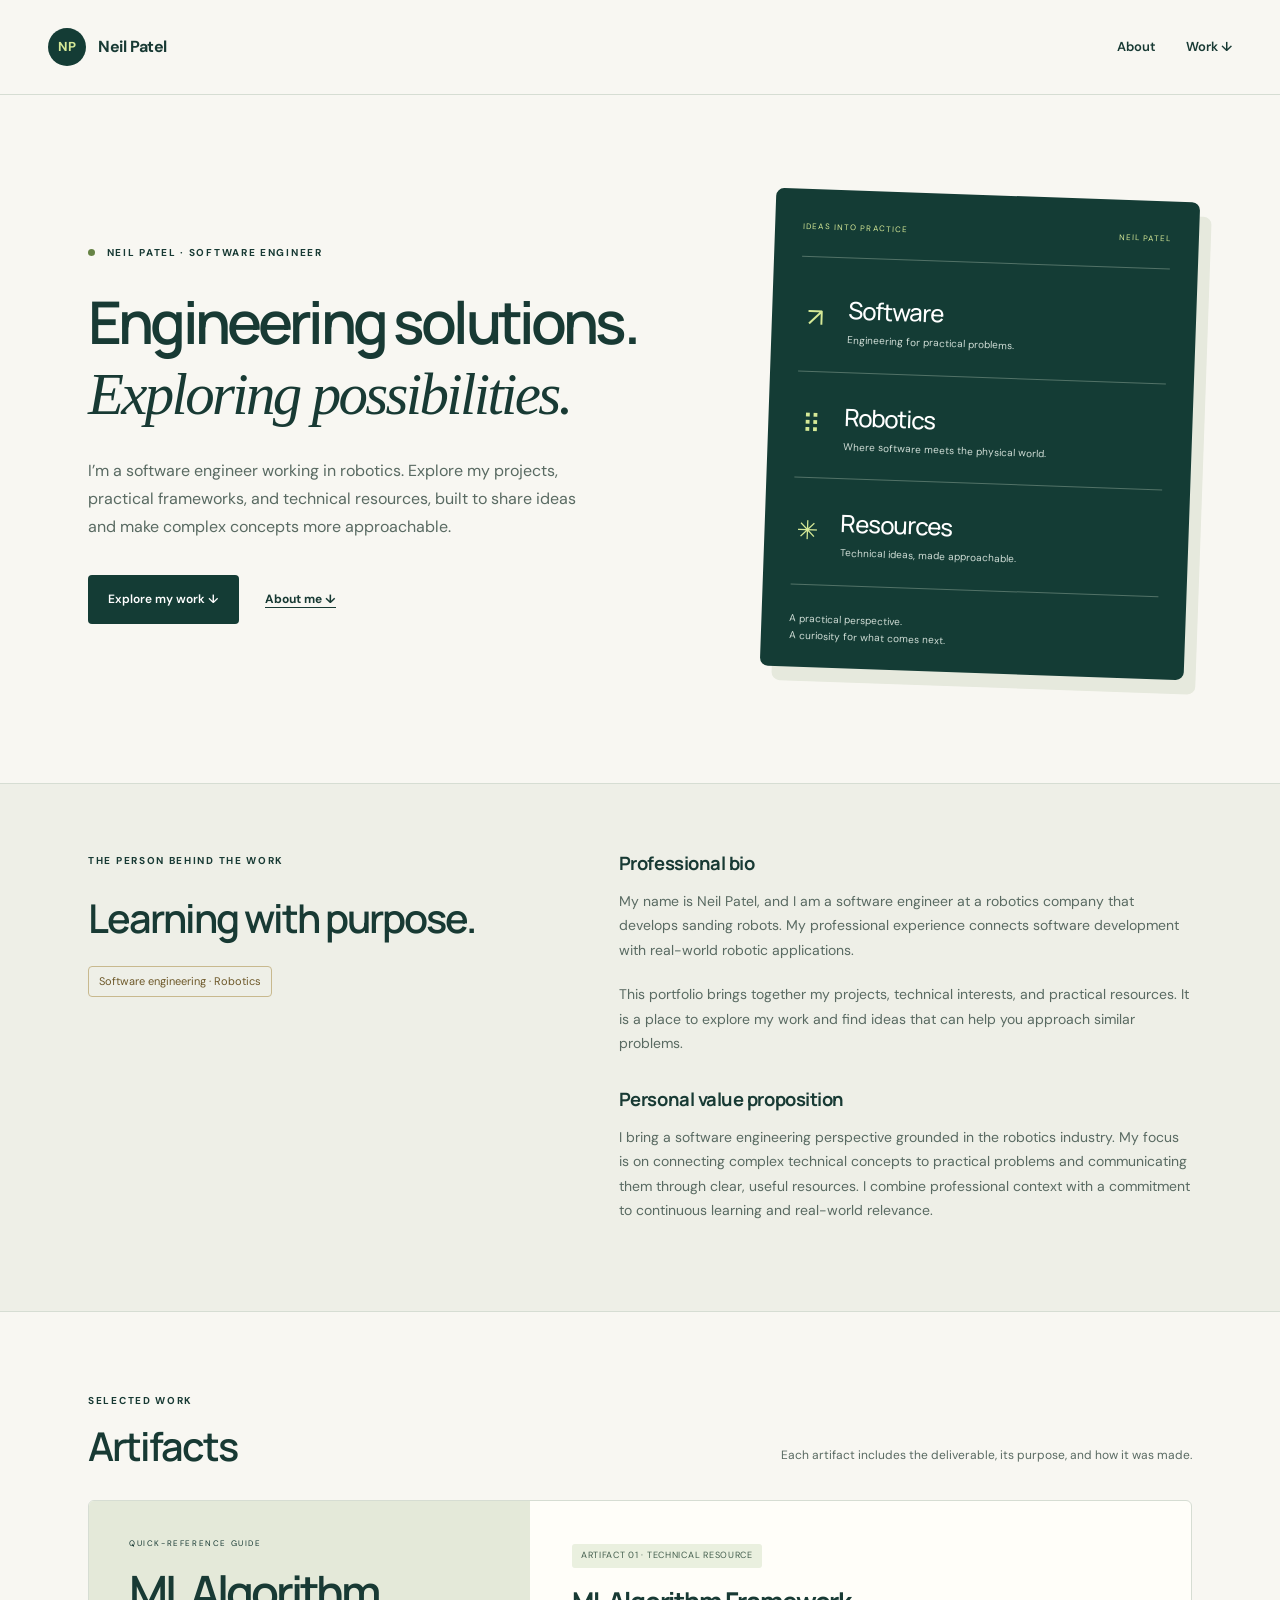
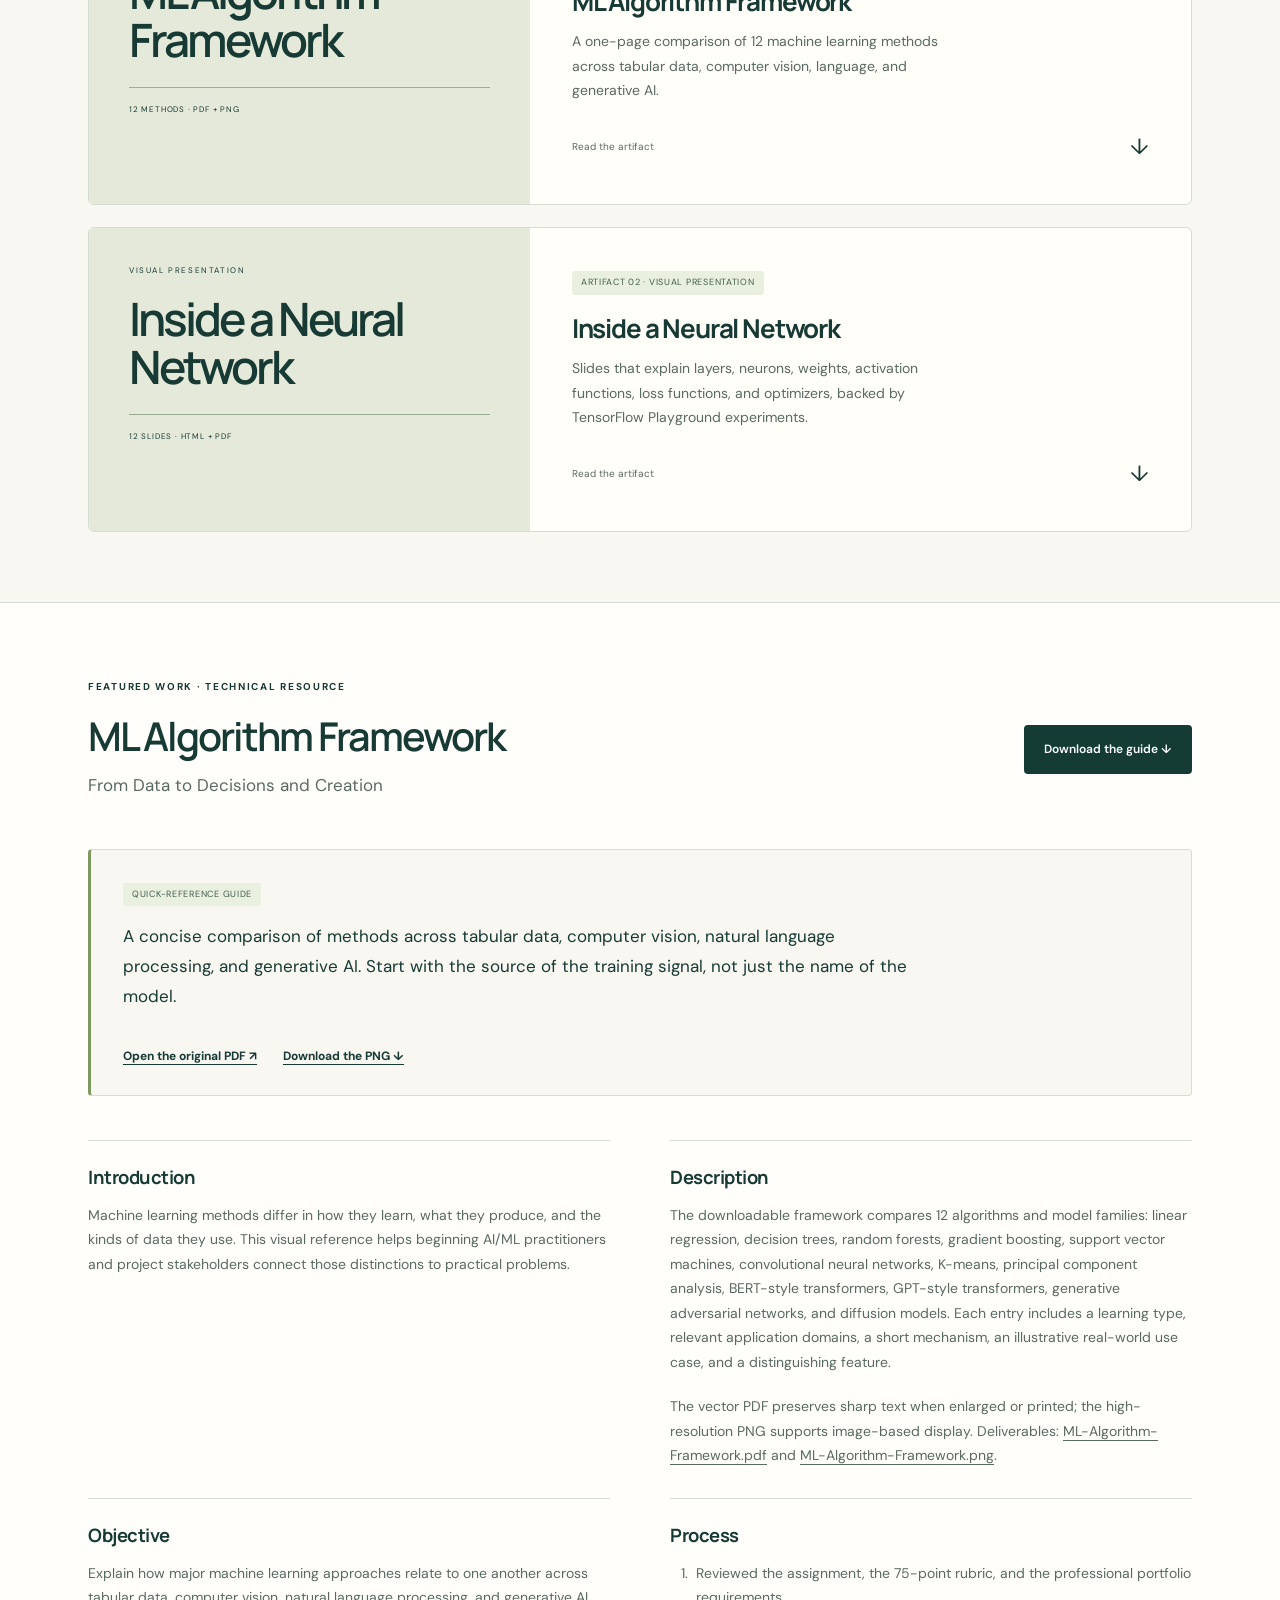
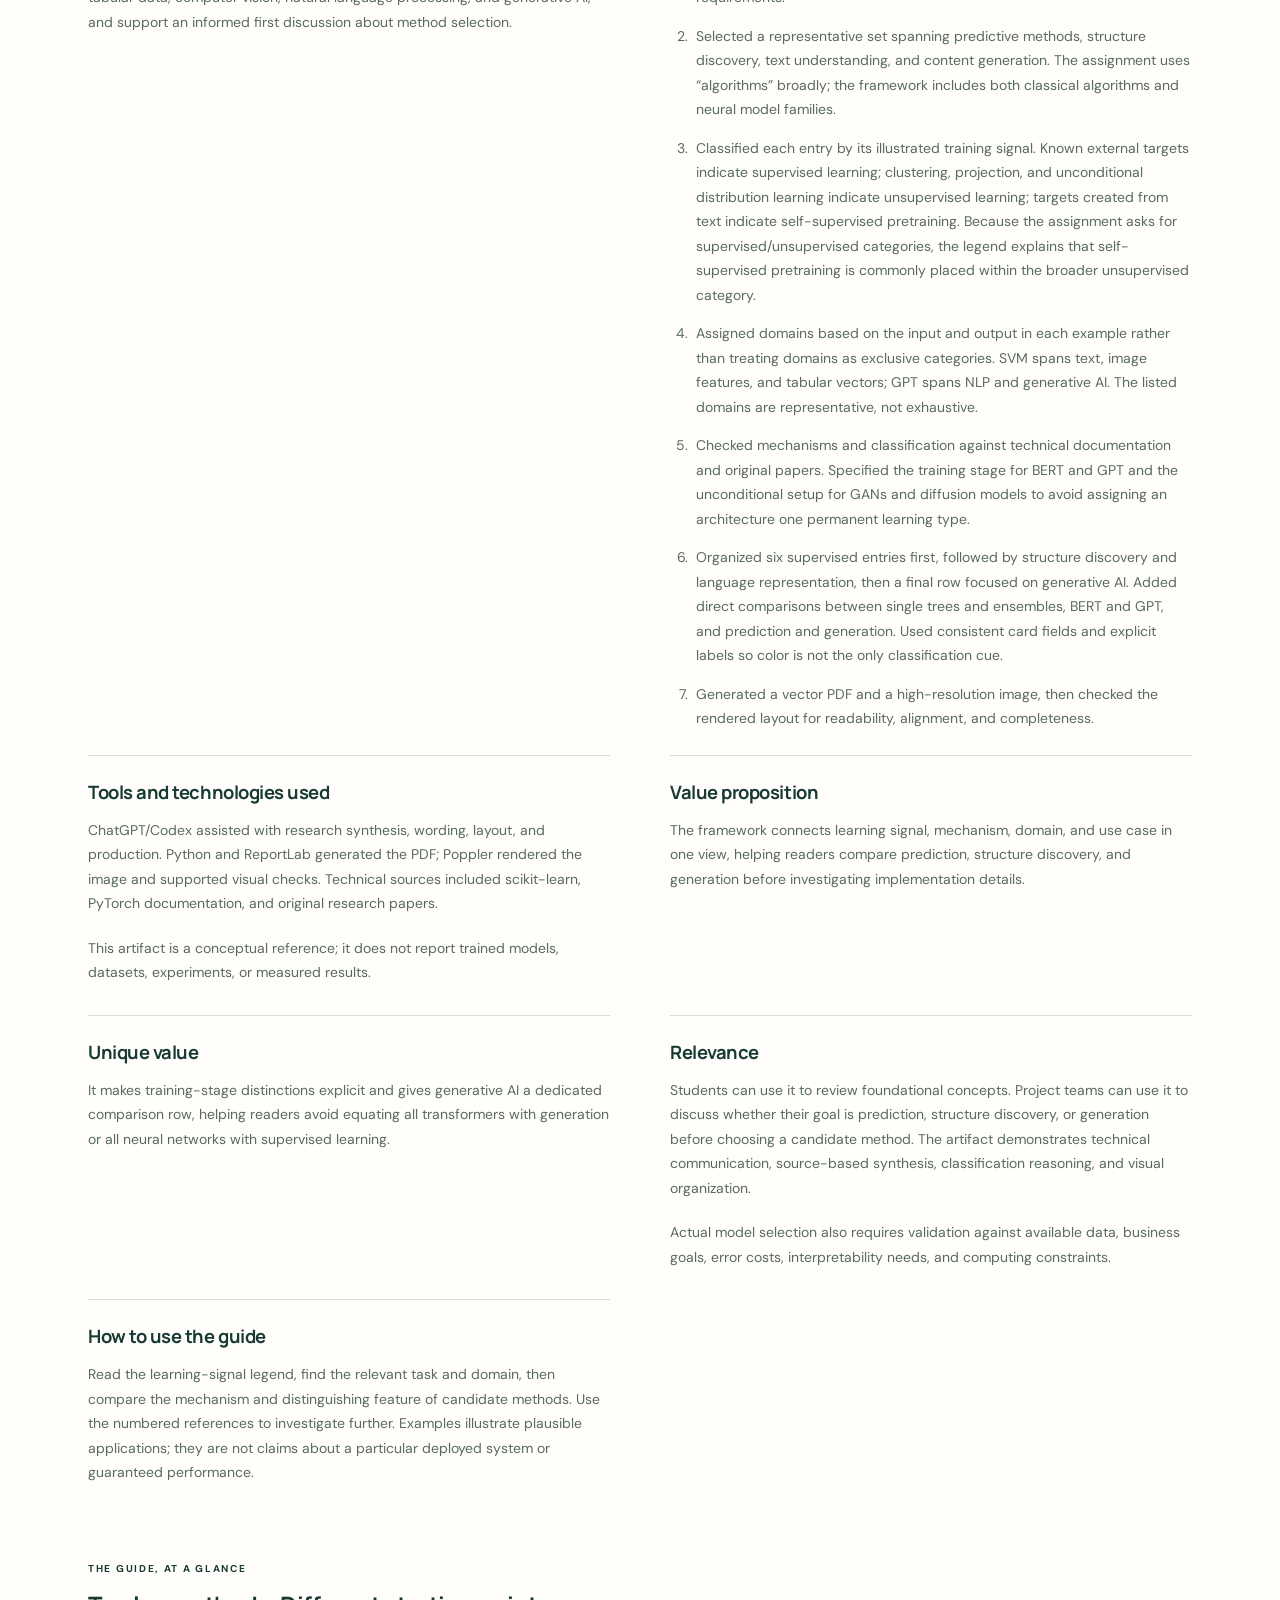
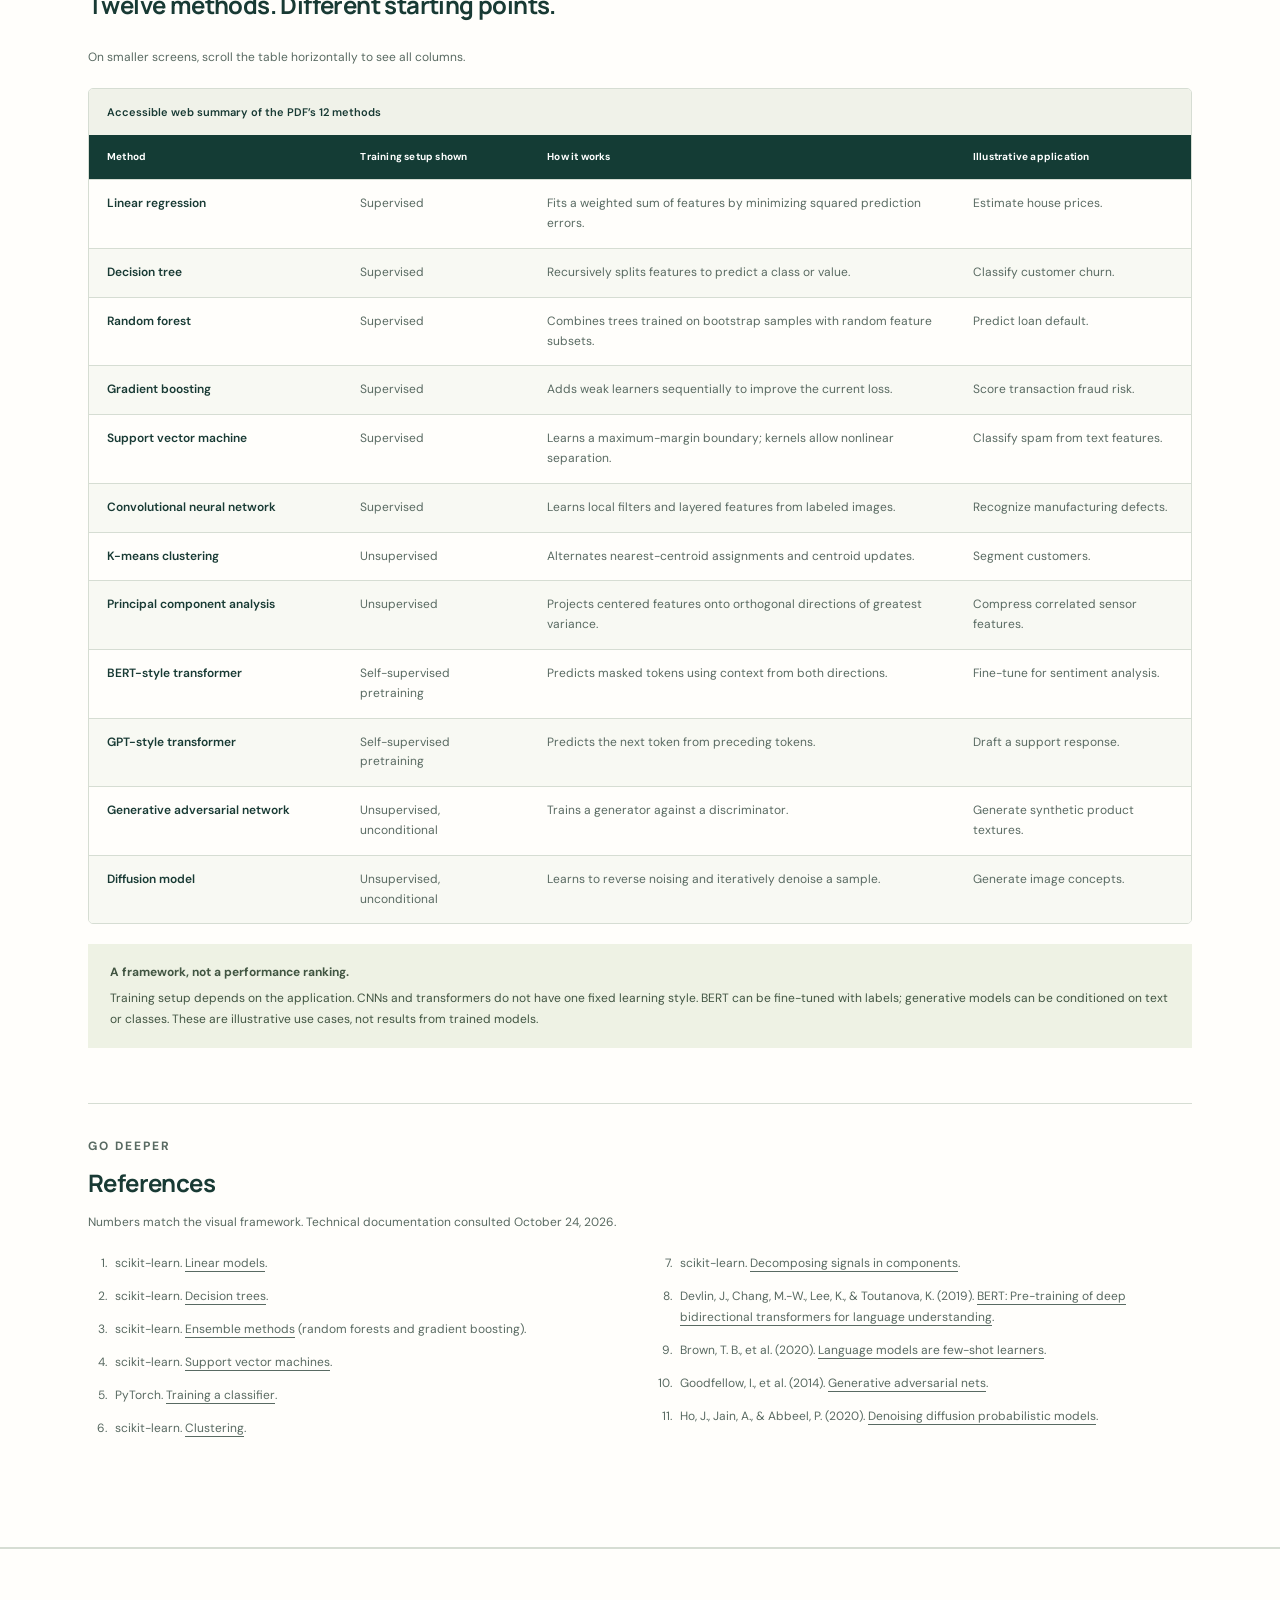
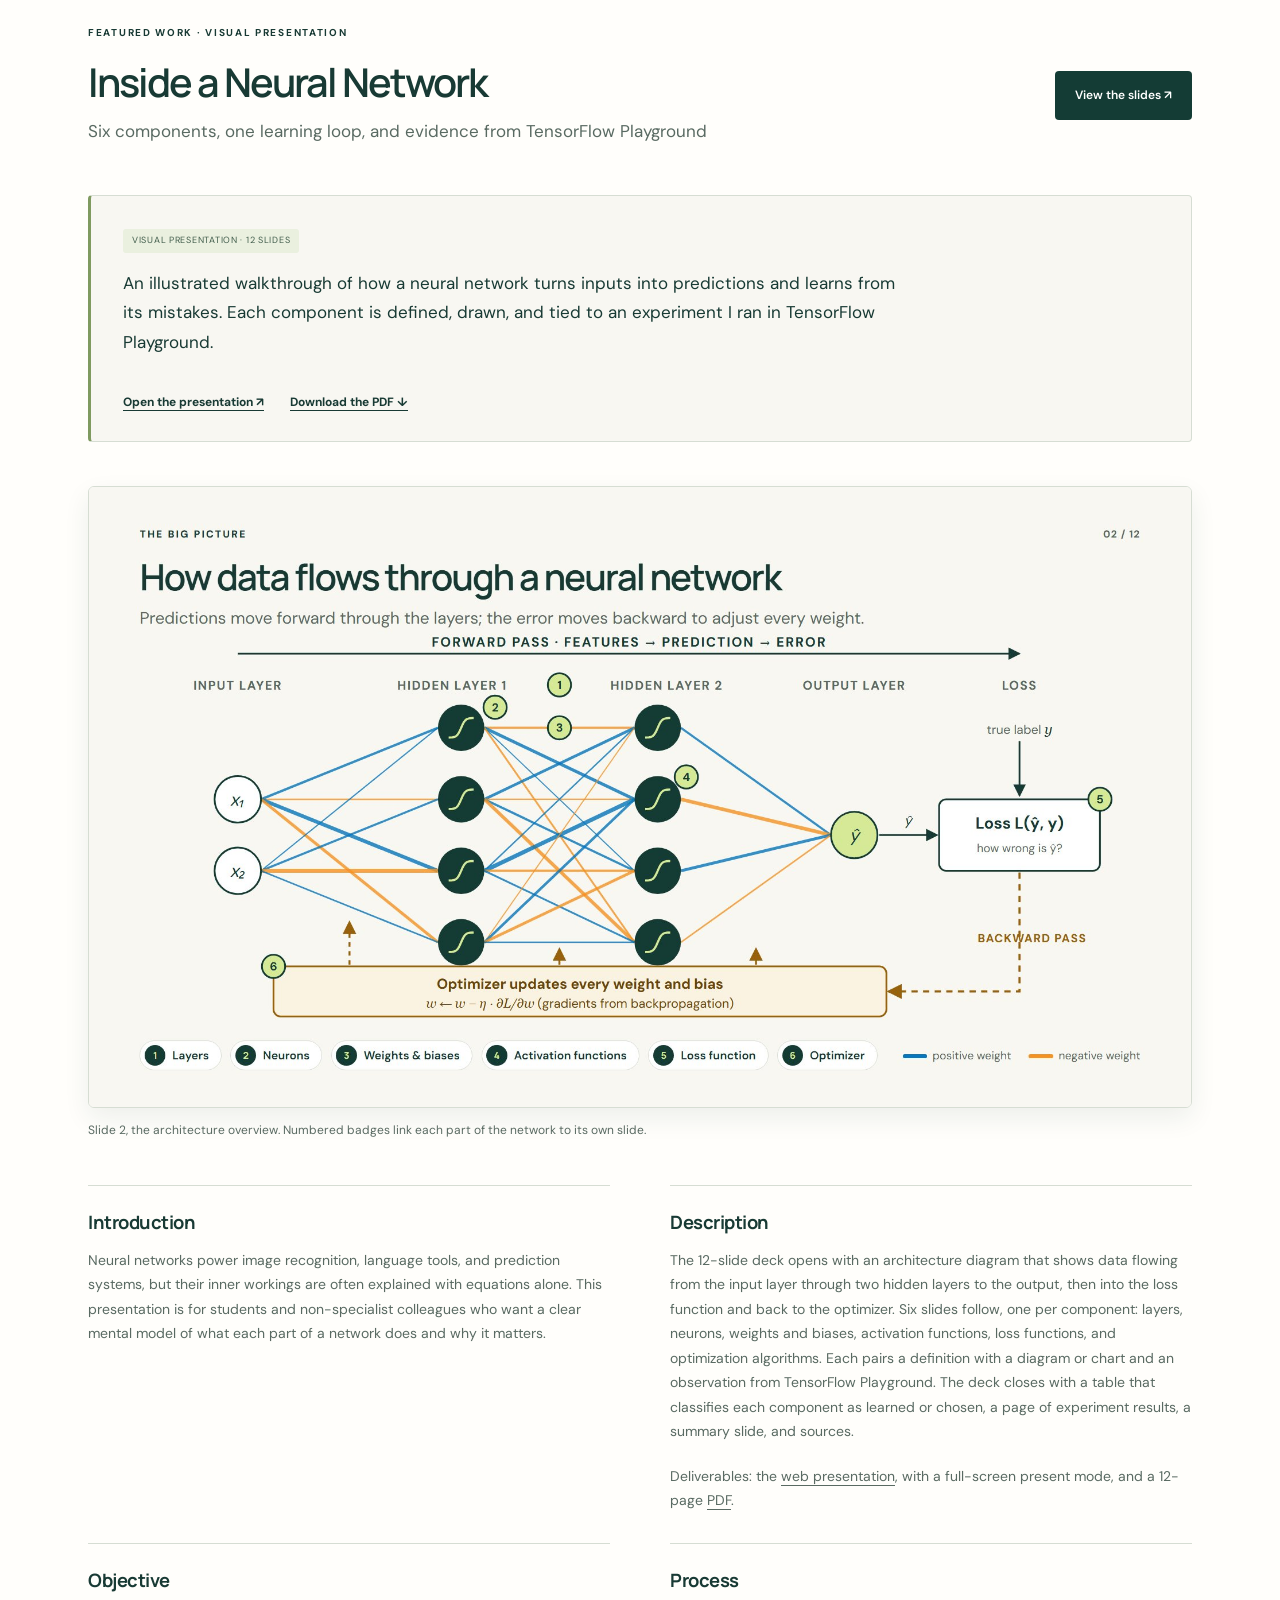
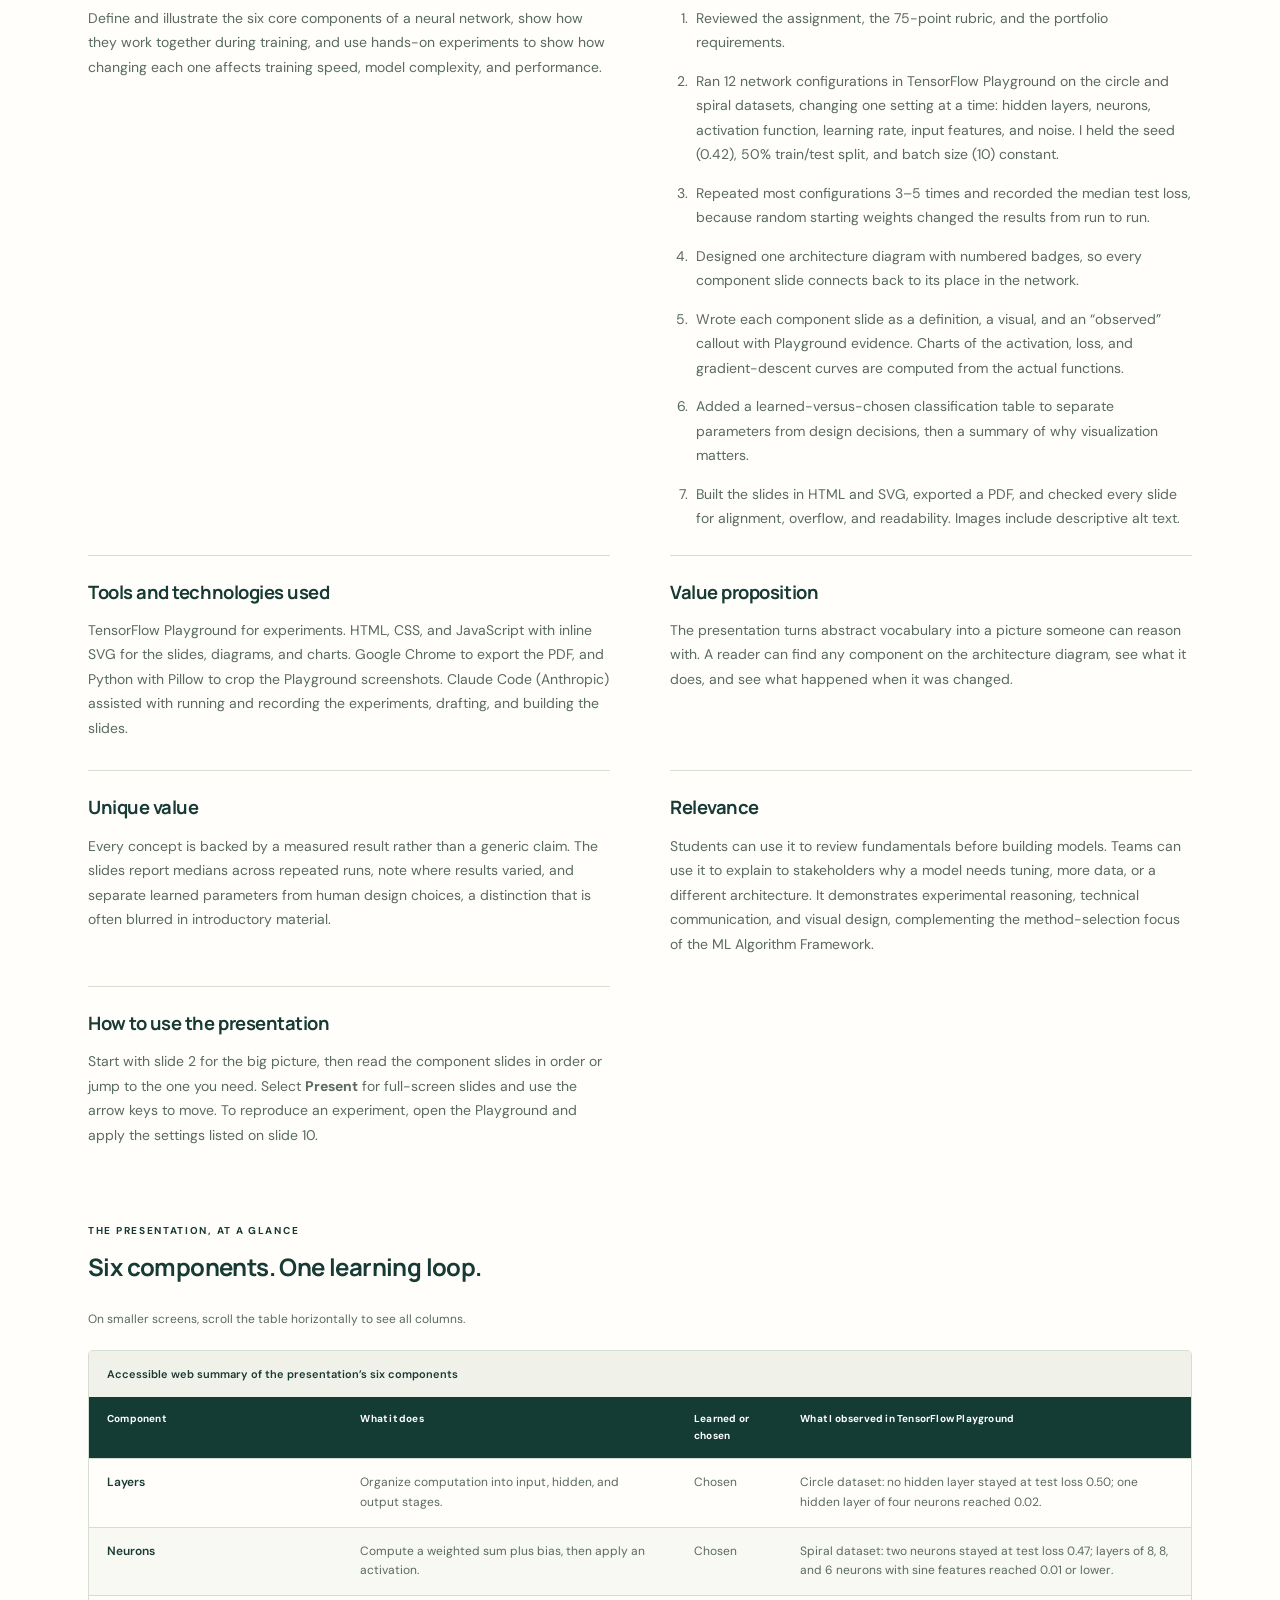
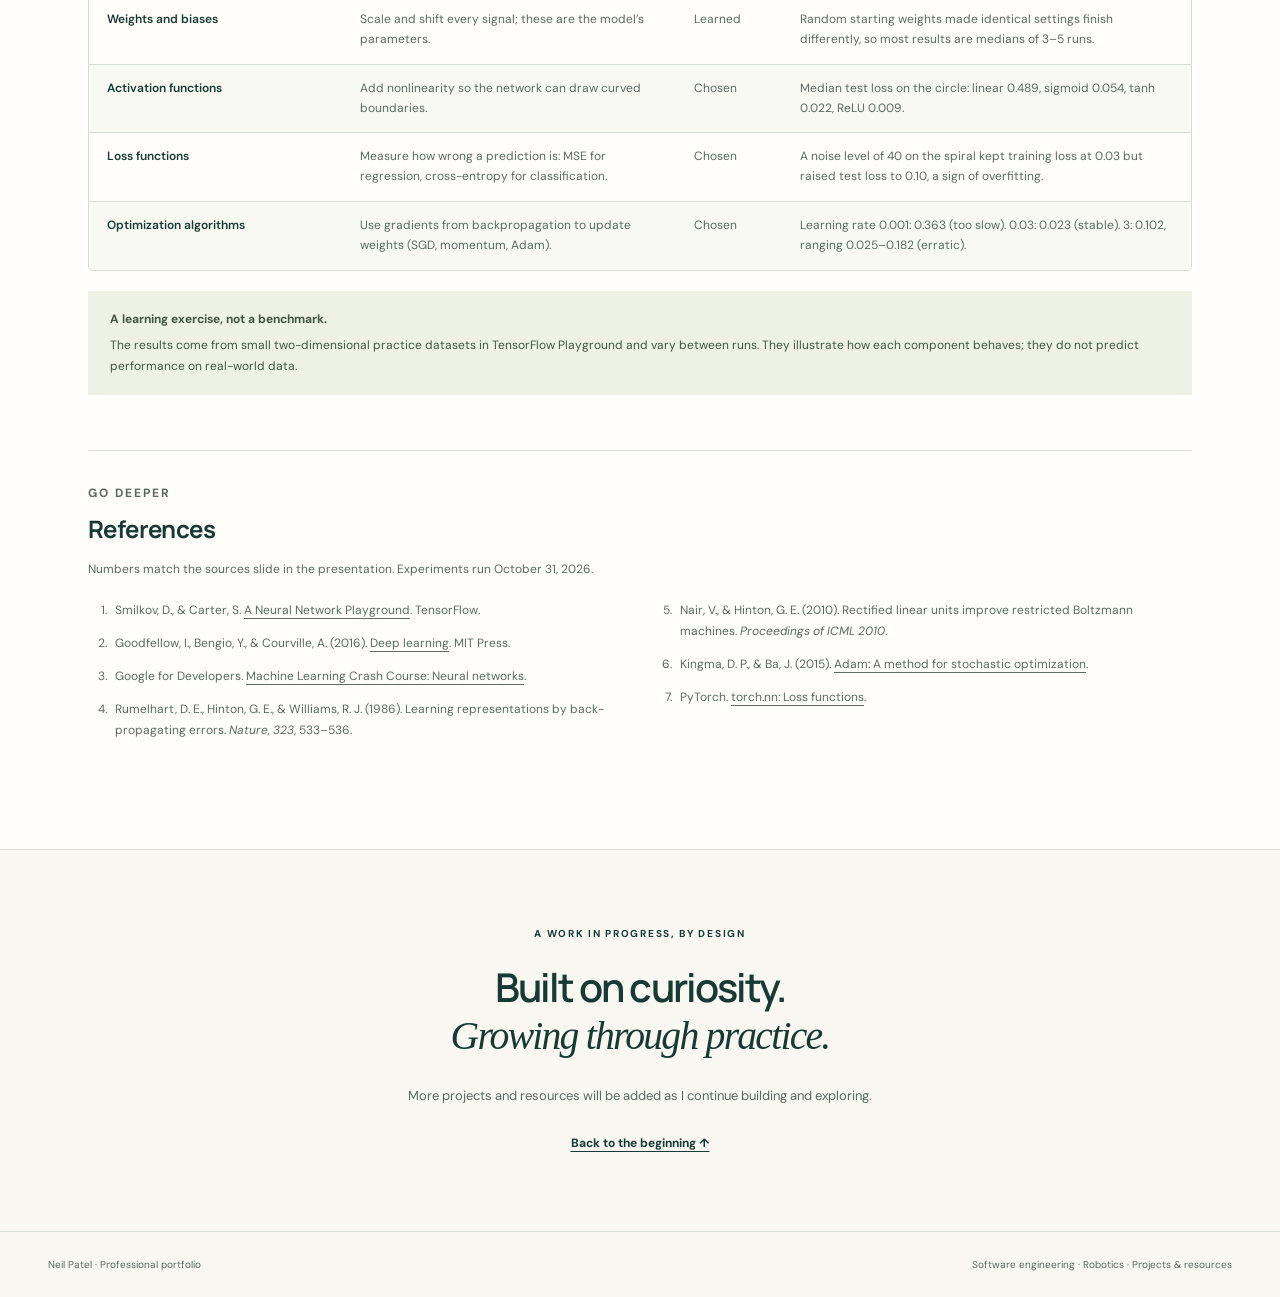
==== commit 618be6ee: "Add neural network components presentation as second artifact Adds a 12-slide visual presentation on" ====
--- a/index.html
+++ b/index.html
@@ -12,7 +12,7 @@
 <a class="skip-link" href="#main">Skip to content</a>
 <header class="site-header">
 <a class="brand" href="#home"><span class="brand-mark" aria-hidden="true">NP</span> Neil Patel</a>
-<nav aria-label="Main navigation"><a href="#about">About</a><a href="#artifact">Work ↗</a></nav>
+<nav aria-label="Main navigation"><a href="#about">About</a><a href="#work">Work ↓</a></nav>
 </header>
 <main id="main">
 <section class="hero section-wrap" id="home" aria-labelledby="hero-title">
@@ -20,7 +20,7 @@
 <p class="eyebrow"><span class="status-dot" aria-hidden="true"></span> Neil Patel · Software engineer</p>
 <h1 id="hero-title">Engineering solutions.<br><em>Exploring possibilities.</em></h1>
 <p class="hero-description">I’m a software engineer working in robotics. Explore my projects, practical frameworks, and technical resources, built to share ideas and make complex concepts more approachable.</p>
-<div class="actions"><a class="button primary" href="#artifact">Explore my work ↗</a><a class="text-link" href="#about">About me ↓</a></div>
+<div class="actions"><a class="button primary" href="#work">Explore my work ↓</a><a class="text-link" href="#about">About me ↓</a></div>
 </div>
 <div class="hero-visual" aria-label="Professional interests: software engineering, robotics, and technical resources">
 <div class="visual-topline"><span>IDEAS INTO PRACTICE</span><span>NEIL PATEL</span></div>
@@ -40,6 +40,14 @@
 <h3>Personal value proposition</h3>
 <p>I bring a software engineering perspective grounded in the robotics industry. My focus is on connecting complex technical concepts to practical problems and communicating them through clear, useful resources. I combine professional context with a commitment to continuous learning and real-world relevance.</p>
 </div>
+</div>
+</section>
+
+<section class="section-wrap portfolio-section" id="work" aria-labelledby="work-title">
+<div class="section-heading"><div><p class="eyebrow">Selected work</p><h2 id="work-title">Artifacts</h2></div><p>Each artifact includes the deliverable, its purpose, and how it was made.</p></div>
+<div class="work-grid">
+<a class="artifact-card" href="#artifact"><div class="card-art"><span class="mini-label">QUICK-REFERENCE GUIDE</span><strong>ML Algorithm Framework</strong><span class="mini-rule"></span><span class="mini-footer">12 METHODS · PDF + PNG</span></div><div class="card-copy"><span class="tag">Artifact 01 · Technical resource</span><h3>ML Algorithm Framework</h3><p>A one-page comparison of 12 machine learning methods across tabular data, computer vision, language, and generative AI.</p><div class="card-meta"><span>Read the artifact</span><span class="card-arrow" aria-hidden="true">↓</span></div></div></a>
+<a class="artifact-card" href="#nn-artifact"><div class="card-art"><span class="mini-label">VISUAL PRESENTATION</span><strong>Inside a Neural Network</strong><span class="mini-rule"></span><span class="mini-footer">12 SLIDES · HTML + PDF</span></div><div class="card-copy"><span class="tag">Artifact 02 · Visual presentation</span><h3>Inside a Neural Network</h3><p>Slides that explain layers, neurons, weights, activation functions, loss functions, and optimizers, backed by TensorFlow Playground experiments.</p><div class="card-meta"><span>Read the artifact</span><span class="card-arrow" aria-hidden="true">↓</span></div></div></a>
 </div>
 </section>
 
@@ -109,6 +117,64 @@
 </section>
 </div>
 </article>
+
+<article class="artifact-section" id="nn-artifact" aria-labelledby="nn-title">
+<div class="section-wrap">
+<div class="artifact-heading"><div><p class="eyebrow">Featured work · Visual presentation</p><h2 id="nn-title">Inside a Neural Network</h2><p class="artifact-subtitle">Six components, one learning loop, and evidence from TensorFlow Playground</p></div><a class="button primary" href="neural-network-components.html">View the slides ↗</a></div>
+<div class="artifact-intro"><span class="tag">Visual presentation · 12 slides</span><p>An illustrated walkthrough of how a neural network turns inputs into predictions and learns from its mistakes. Each component is defined, drawn, and tied to an experiment I ran in TensorFlow Playground.</p><div class="actions"><a class="text-link" href="neural-network-components.html">Open the presentation ↗</a><a class="text-link" href="Neural-Network-Components.pdf" download>Download the PDF ↓</a></div></div>
+<figure class="deck-preview"><a href="neural-network-components.html"><img src="neural-network-assets/nn-architecture-slide.jpg" width="1920" height="1080" loading="lazy" alt="Slide 2 of the presentation: a diagram of a neural network with two inputs, two hidden layers of four neurons, and one output. Arrows show the forward pass into a loss function and a dashed backward pass to an optimizer that updates every weight. Numbered badges mark the six components."></a><figcaption>Slide 2, the architecture overview. Numbered badges link each part of the network to its own slide.</figcaption></figure>
+<div class="details-grid">
+<section><h3>Introduction</h3><p>Neural networks power image recognition, language tools, and prediction systems, but their inner workings are often explained with equations alone. This presentation is for students and non-specialist colleagues who want a clear mental model of what each part of a network does and why it matters.</p></section>
+<section><h3>Description</h3><p>The 12-slide deck opens with an architecture diagram that shows data flowing from the input layer through two hidden layers to the output, then into the loss function and back to the optimizer. Six slides follow, one per component: layers, neurons, weights and biases, activation functions, loss functions, and optimization algorithms. Each pairs a definition with a diagram or chart and an observation from TensorFlow Playground. The deck closes with a table that classifies each component as learned or chosen, a page of experiment results, a summary slide, and sources.</p><p>Deliverables: the <a href="neural-network-components.html">web presentation</a>, with a full-screen present mode, and a 12-page <a href="Neural-Network-Components.pdf" download>PDF</a>.</p></section>
+<section><h3>Objective</h3><p>Define and illustrate the six core components of a neural network, show how they work together during training, and use hands-on experiments to show how changing each one affects training speed, model complexity, and performance.</p></section>
+<section><h3>Process</h3><ol>
+<li>Reviewed the assignment, the 75-point rubric, and the portfolio requirements.</li>
+<li>Ran 12 network configurations in TensorFlow Playground on the circle and spiral datasets, changing one setting at a time: hidden layers, neurons, activation function, learning rate, input features, and noise. I held the seed (0.42), 50% train/test split, and batch size (10) constant.</li>
+<li>Repeated most configurations 3–5 times and recorded the median test loss, because random starting weights changed the results from run to run.</li>
+<li>Designed one architecture diagram with numbered badges, so every component slide connects back to its place in the network.</li>
+<li>Wrote each component slide as a definition, a visual, and an “observed” callout with Playground evidence. Charts of the activation, loss, and gradient-descent curves are computed from the actual functions.</li>
+<li>Added a learned-versus-chosen classification table to separate parameters from design decisions, then a summary of why visualization matters.</li>
+<li>Built the slides in HTML and SVG, exported a PDF, and checked every slide for alignment, overflow, and readability. Images include descriptive alt text.</li>
+</ol></section>
+<section><h3>Tools and technologies used</h3><p>TensorFlow Playground for experiments. HTML, CSS, and JavaScript with inline SVG for the slides, diagrams, and charts. Google Chrome to export the PDF, and Python with Pillow to crop the Playground screenshots. Claude Code (Anthropic) assisted with running and recording the experiments, drafting, and building the slides.</p></section>
+<section><h3>Value proposition</h3><p>The presentation turns abstract vocabulary into a picture someone can reason with. A reader can find any component on the architecture diagram, see what it does, and see what happened when it was changed.</p></section>
+<section><h3>Unique value</h3><p>Every concept is backed by a measured result rather than a generic claim. The slides report medians across repeated runs, note where results varied, and separate learned parameters from human design choices, a distinction that is often blurred in introductory material.</p></section>
+<section><h3>Relevance</h3><p>Students can use it to review fundamentals before building models. Teams can use it to explain to stakeholders why a model needs tuning, more data, or a different architecture. It demonstrates experimental reasoning, technical communication, and visual design, complementing the method-selection focus of the ML Algorithm Framework.</p></section>
+<section><h3>How to use the presentation</h3><p>Start with slide 2 for the big picture, then read the component slides in order or jump to the one you need. Select <strong>Present</strong> for full-screen slides and use the arrow keys to move. To reproduce an experiment, open the Playground and apply the settings listed on slide 10.</p></section>
+</div>
+<section class="methods-section" aria-labelledby="nn-glance-title">
+<div class="section-heading"><div><p class="eyebrow">The presentation, at a glance</p><h3 id="nn-glance-title">Six components. One learning loop.</h3></div></div>
+<p class="table-instruction">On smaller screens, scroll the table horizontally to see all columns.</p>
+<div class="table-scroll" role="region" aria-label="Neural network components summary, horizontally scrollable" tabindex="0">
+<table>
+<caption>Accessible web summary of the presentation’s six components</caption>
+<thead><tr><th scope="col">Component</th><th scope="col">What it does</th><th scope="col">Learned or chosen</th><th scope="col">What I observed in TensorFlow Playground</th></tr></thead>
+<tbody>
+<tr><th scope="row">Layers</th><td>Organize computation into input, hidden, and output stages.</td><td>Chosen</td><td>Circle dataset: no hidden layer stayed at test loss 0.50; one hidden layer of four neurons reached 0.02.</td></tr>
+<tr><th scope="row">Neurons</th><td>Compute a weighted sum plus bias, then apply an activation.</td><td>Chosen</td><td>Spiral dataset: two neurons stayed at test loss 0.47; layers of 8, 8, and 6 neurons with sine features reached 0.01 or lower.</td></tr>
+<tr><th scope="row">Weights and biases</th><td>Scale and shift every signal; these are the model’s parameters.</td><td>Learned</td><td>Random starting weights made identical settings finish differently, so most results are medians of 3–5 runs.</td></tr>
+<tr><th scope="row">Activation functions</th><td>Add nonlinearity so the network can draw curved boundaries.</td><td>Chosen</td><td>Median test loss on the circle: linear 0.489, sigmoid 0.054, tanh 0.022, ReLU 0.009.</td></tr>
+<tr><th scope="row">Loss functions</th><td>Measure how wrong a prediction is: MSE for regression, cross-entropy for classification.</td><td>Chosen</td><td>A noise level of 40 on the spiral kept training loss at 0.03 but raised test loss to 0.10, a sign of overfitting.</td></tr>
+<tr><th scope="row">Optimization algorithms</th><td>Use gradients from backpropagation to update weights (SGD, momentum, Adam).</td><td>Chosen</td><td>Learning rate 0.001: 0.363 (too slow). 0.03: 0.023 (stable). 3: 0.102, ranging 0.025–0.182 (erratic).</td></tr>
+</tbody>
+</table>
+</div>
+<aside class="scope-note"><strong>A learning exercise, not a benchmark.</strong> The results come from small two-dimensional practice datasets in TensorFlow Playground and vary between runs. They illustrate how each component behaves; they do not predict performance on real-world data.</aside>
+</section>
+<section class="references" aria-labelledby="nn-references-title">
+<p class="eyebrow">Go deeper</p><h3 id="nn-references-title">References</h3><p>Numbers match the sources slide in the presentation. Experiments run October 31, 2026.</p>
+<ol>
+<li>Smilkov, D., & Carter, S. <a href="https://playground.tensorflow.org/">A Neural Network Playground</a>. TensorFlow.</li>
+<li>Goodfellow, I., Bengio, Y., & Courville, A. (2016). <a href="https://www.deeplearningbook.org/">Deep learning</a>. MIT Press.</li>
+<li>Google for Developers. <a href="https://developers.google.com/machine-learning/crash-course/neural-networks">Machine Learning Crash Course: Neural networks</a>.</li>
+<li>Rumelhart, D. E., Hinton, G. E., & Williams, R. J. (1986). Learning representations by back-propagating errors. <i>Nature, 323</i>, 533–536.</li>
+<li>Nair, V., & Hinton, G. E. (2010). Rectified linear units improve restricted Boltzmann machines. <i>Proceedings of ICML 2010</i>.</li>
+<li>Kingma, D. P., & Ba, J. (2015). <a href="https://arxiv.org/abs/1412.6980">Adam: A method for stochastic optimization</a>.</li>
+<li>PyTorch. <a href="https://docs.pytorch.org/docs/stable/nn.html#loss-functions">torch.nn: Loss functions</a>.</li>
+</ol>
+</section>
+</div>
+</article>
 <section class="section-wrap closing"><p class="eyebrow">A work in progress, by design</p><h2>Built on curiosity.<br><em>Growing through practice.</em></h2><p>More projects and resources will be added as I continue building and exploring.</p><a class="text-link" href="#home">Back to the beginning ↑</a></section>
 </main>
 <footer class="site-footer"><span>Neil Patel · Professional portfolio</span><span>Software engineering · Robotics · Projects & resources</span></footer>
--- a/styles.css
+++ b/styles.css
@@ -3,4 +3,5 @@
 :root{--paper:#f8f7f2;--ink:#183a34;--muted:#596a62;--line:#d6ddd3;--green:#143c35;--accent:#d6e997;--white:#fff;--font:'DM Sans',system-ui,sans-serif;--display:'Manrope',system-ui,sans-serif}
 *{box-sizing:border-box}html{scroll-behavior:smooth;scroll-padding-top:28px}body{margin:0;background:var(--paper);color:var(--ink);font-family:var(--font);font-size:16px;line-height:1.75}a{color:inherit;text-underline-offset:4px}a:hover{text-decoration-thickness:2px}a:focus-visible,[tabindex]:focus-visible{outline:3px solid #97620b;outline-offset:5px}h1,h2,h3,p{margin-top:0}h1,h2,h3{font-family:var(--display);line-height:1.2}h1{font-size:clamp(2.6rem,4.6vw,4.6rem);font-weight:600;letter-spacing:-.065em;margin-bottom:26px}h2{font-size:clamp(2rem,3.1vw,3rem);font-weight:600;letter-spacing:-.05em;margin-bottom:24px}h3{font-size:1.15rem;letter-spacing:-.025em;margin-bottom:15px}em{font-family:Georgia,serif;font-weight:400;letter-spacing:-.045em}p{margin-bottom:20px}.section-wrap{max-width:1200px;padding:0 48px;margin:auto}.site-header{max-width:1360px;margin:auto;padding:28px 48px;display:flex;align-items:center;justify-content:space-between;gap:24px;border-bottom:1px solid var(--line)}.brand{display:flex;align-items:center;gap:12px;font-weight:700;text-decoration:none;letter-spacing:-.025em}.brand-mark{display:grid;place-items:center;width:38px;height:38px;background:var(--green);color:var(--accent);font-size:13px;border-radius:50%}.site-header nav{display:flex;gap:30px;font-size:13px;font-weight:600}.site-header nav a{text-decoration:none}.site-header nav a:hover{text-decoration:underline}.hero{display:grid;grid-template-columns:1.45fr 1fr;gap:65px;align-items:center;padding-top:100px;padding-bottom:110px}.eyebrow{text-transform:uppercase;font-size:10px;font-weight:700;letter-spacing:.17em;margin-bottom:26px;line-height:1.7}.status-dot{display:inline-block;width:7px;height:7px;background:#668345;border-radius:50%;margin-right:8px}.hero-description{max-width:490px;color:var(--muted);font-size:16px}.actions{display:flex;gap:26px;align-items:center;margin-top:34px;flex-wrap:wrap}.button{display:inline-flex;align-items:center;justify-content:center;gap:22px;padding:14px 20px;font-size:12px;font-weight:600;border-radius:4px;text-decoration:none}.primary{background:var(--green);color:var(--white)}.primary:hover{background:#24574b}.text-link{font-size:12px;font-weight:700}.hero-visual{background:var(--green);color:var(--white);padding:30px 28px 22px;border-radius:8px;transform:rotate(2deg);box-shadow:12px 14px 0 #e6e9dd}.visual-topline{display:flex;justify-content:space-between;font-size:8px;letter-spacing:.14em;color:var(--accent);gap:12px;border-bottom:1px solid #527267;padding-bottom:23px;margin-bottom:8px}.model-row{display:flex;align-items:center;gap:18px;padding:23px 0;border-bottom:1px solid #527267}.model-icon{font-size:26px;color:var(--accent);width:30px;text-align:center}.model-row strong{display:block;font-family:var(--display);font-size:24px;font-weight:500;letter-spacing:-.04em}.model-row div span{display:block;font-size:10px;color:#d1ded7}.model-code{margin-left:auto;font-size:9px;color:var(--accent);border:1px solid #698777;border-radius:4px;padding:1px 6px}.visual-note{font-size:10px;color:#d1ded7;margin:25px 0 0}.about-section{background:#eeefe7;border-block:1px solid var(--line);padding:68px 0}.about-grid{display:grid;grid-template-columns:1fr 1.3fr;gap:90px}.about-copy p{font-size:14px;color:var(--muted)}.about-copy h3:not(:first-child){margin-top:32px}.draft-label{font-size:11px;color:#6d5829;border:1px solid #c8b98e;border-radius:4px;padding:5px 10px;display:inline-block}.editor-note{font-size:12px!important;color:var(--muted);border-left:2px solid #b9c5b0;padding-left:12px}.portfolio-section{padding-top:80px;padding-bottom:70px}.section-heading{display:flex;justify-content:space-between;align-items:end;gap:24px;margin-bottom:30px}.section-heading .eyebrow{margin-bottom:14px}.section-heading h2{margin:0}.section-heading>p{font-size:12px;color:var(--muted);margin-bottom:4px}.artifact-card{display:grid;grid-template-columns:1fr 1.5fr;border:1px solid var(--line);background:#fffef9;border-radius:6px;overflow:hidden;text-decoration:none;transition:box-shadow .2s}.artifact-card:hover{box-shadow:0 8px 24px #183a3412}.card-art{padding:35px 40px;background:#e4e9d9;display:flex;flex-direction:column}.mini-label{font-size:8px;letter-spacing:.2em;margin-bottom:18px}.card-art strong{font-family:var(--display);font-size:46px;line-height:1.03;letter-spacing:-.065em;font-weight:600}.mini-rule{height:1px;width:100%;background:#9cae90;margin:24px 0 14px}.mini-footer{font-size:8px;letter-spacing:.1em}.card-copy{padding:38px 42px}.tag{display:inline-block;font-size:9px;letter-spacing:.08em;text-transform:uppercase;color:#435e4d;background:#eaf0df;padding:4px 9px;border-radius:3px}.card-copy h3{font-size:26px;margin:18px 0 12px;letter-spacing:-.045em}.card-copy p{font-size:14px;color:var(--muted);max-width:400px}.card-meta{display:flex;align-items:center;justify-content:space-between;gap:16px;font-size:10px;margin-top:25px;color:var(--muted)}.card-arrow{font-size:22px;color:var(--ink)}.collection-note{font-size:12px;color:var(--muted);margin:20px 0 0}.artifact-section{padding:75px 0 80px;border-block:1px solid var(--line);background:#fffefb}.artifact-heading{display:flex;justify-content:space-between;align-items:center;gap:30px}.artifact-heading h2{margin-bottom:10px}.artifact-heading .eyebrow{margin-bottom:18px}.artifact-subtitle{color:var(--muted);font-size:17px}.artifact-heading .button{flex-shrink:0}.artifact-intro{margin:28px 0 44px;padding:28px 32px;border:1px solid var(--line);border-left:3px solid #7f9a60;border-radius:4px;background:var(--paper)}.artifact-intro p{max-width:790px;font-size:17px;margin:16px 0}.details-grid{display:grid;grid-template-columns:1fr 1fr;gap:0 60px}.details-grid section{padding:25px 0 10px;border-top:1px solid var(--line)}.details-grid p{font-size:14px;color:var(--muted)}.methods-section{margin-top:45px}.methods-section h3{font-size:24px}.methods-section .section-heading{margin-bottom:12px}.table-instruction{font-size:12px;color:var(--muted)}.table-scroll{overflow-x:auto;border:1px solid var(--line);border-radius:5px}table{border-collapse:collapse;width:100%;min-width:730px;font-size:12px;line-height:1.65;text-align:left}caption{text-align:left;padding:14px 18px;font-size:11px;background:#f0f2e9;font-weight:600}th,td{padding:14px 18px;border-bottom:1px solid var(--line);vertical-align:top}thead th{background:var(--green);color:white;font-size:10px;letter-spacing:.02em}tbody th{font-weight:600;width:23%}tbody td{color:var(--muted)}tbody tr:nth-child(even){background:#f8f9f3}tbody tr:last-child>*{border-bottom:0}.scope-note{margin:20px 0 0;padding:18px 22px;background:#eef2e4;font-size:12px;color:#415542}.scope-note strong{display:block;margin-bottom:5px}.references{border-top:1px solid var(--line);margin-top:55px;padding-top:32px}.references .eyebrow{margin-bottom:12px}.references h3{font-size:24px}.references p,.references li{font-size:12px;color:var(--muted)}.references ol{padding-left:22px;columns:2;column-gap:48px}.references li{padding:0 0 12px 5px;break-inside:avoid;overflow-wrap:anywhere}.closing{padding-top:75px;padding-bottom:75px;text-align:center}.closing .eyebrow{margin-bottom:22px}.closing p:not(.eyebrow){color:var(--muted);font-size:13px}.site-footer{padding:24px 48px;border-top:1px solid var(--line);display:flex;justify-content:space-between;gap:20px;font-size:10px;color:var(--muted)}.skip-link{position:absolute;left:16px;top:-100px;padding:10px 18px;background:var(--green);color:white;z-index:10}.skip-link:focus{top:12px}
 .details-grid ol{padding-left:22px;font-size:14px;color:var(--muted)}.details-grid li{padding-left:4px;margin-bottom:14px}
+.work-grid{display:grid;gap:22px}.deck-preview{margin:0 0 44px}.deck-preview a{display:block;border:1px solid var(--line);border-radius:6px;overflow:hidden;box-shadow:0 10px 26px #183a3414;transition:box-shadow .2s}.deck-preview a:hover{box-shadow:0 14px 32px #183a3424}.deck-preview img{display:block;width:100%;height:auto}.deck-preview figcaption{font-size:12px;color:var(--muted);margin-top:12px}
 @media(min-width:1400px){.hero{padding-top:120px;padding-bottom:130px}}@media(max-width:900px){.section-wrap{padding-left:30px;padding-right:30px}.site-header{padding:22px 30px}.hero{gap:35px;padding-top:70px;padding-bottom:75px}.hero-visual{padding:24px 20px}.model-row{gap:10px}.model-row strong{font-size:21px}.model-row div span{font-size:9px}.about-grid{gap:40px}.artifact-heading{align-items:flex-start;flex-direction:column;gap:10px}.details-grid{gap:0 32px}.card-copy{padding:28px}.card-art{padding:30px}.card-art strong{font-size:40px}}@media(max-width:640px){.site-header{padding:18px 20px;align-items:flex-start}.brand{font-size:12px;gap:8px}.brand-mark{width:30px;height:30px;font-size:10px}.site-header nav{gap:13px;font-size:11px;flex-wrap:wrap;justify-content:flex-end;padding-top:5px}.site-header nav a:last-child{display:none}.section-wrap{padding-left:22px;padding-right:22px}.hero{grid-template-columns:1fr;gap:40px;padding-top:50px;padding-bottom:60px}h1{font-size:2.9rem}.hero-description{font-size:14px}.hero-visual{max-width:400px;width:calc(100% - 12px);justify-self:center;transform:rotate(1deg)}.about-grid{grid-template-columns:1fr;gap:20px}.about-section{padding:48px 0}.about-grid h2{margin-bottom:15px}.portfolio-section{padding-top:50px;padding-bottom:50px}.section-heading{display:block}.section-heading>p{margin-top:18px}.artifact-card{grid-template-columns:1fr}.card-art{padding:30px}.card-art strong{font-size:42px}.mini-rule{max-width:240px}.card-copy{padding:28px}.artifact-section{padding:50px 0}.artifact-intro{padding:23px;margin-top:28px}.artifact-intro p{font-size:15px}.details-grid{grid-template-columns:1fr}.references ol{columns:1}.closing{padding-top:55px;padding-bottom:55px}.site-footer{padding:22px;flex-direction:column;gap:6px}.eyebrow{font-size:9px}}@media(prefers-reduced-motion:reduce){html{scroll-behavior:auto}*{transition:none!important}}
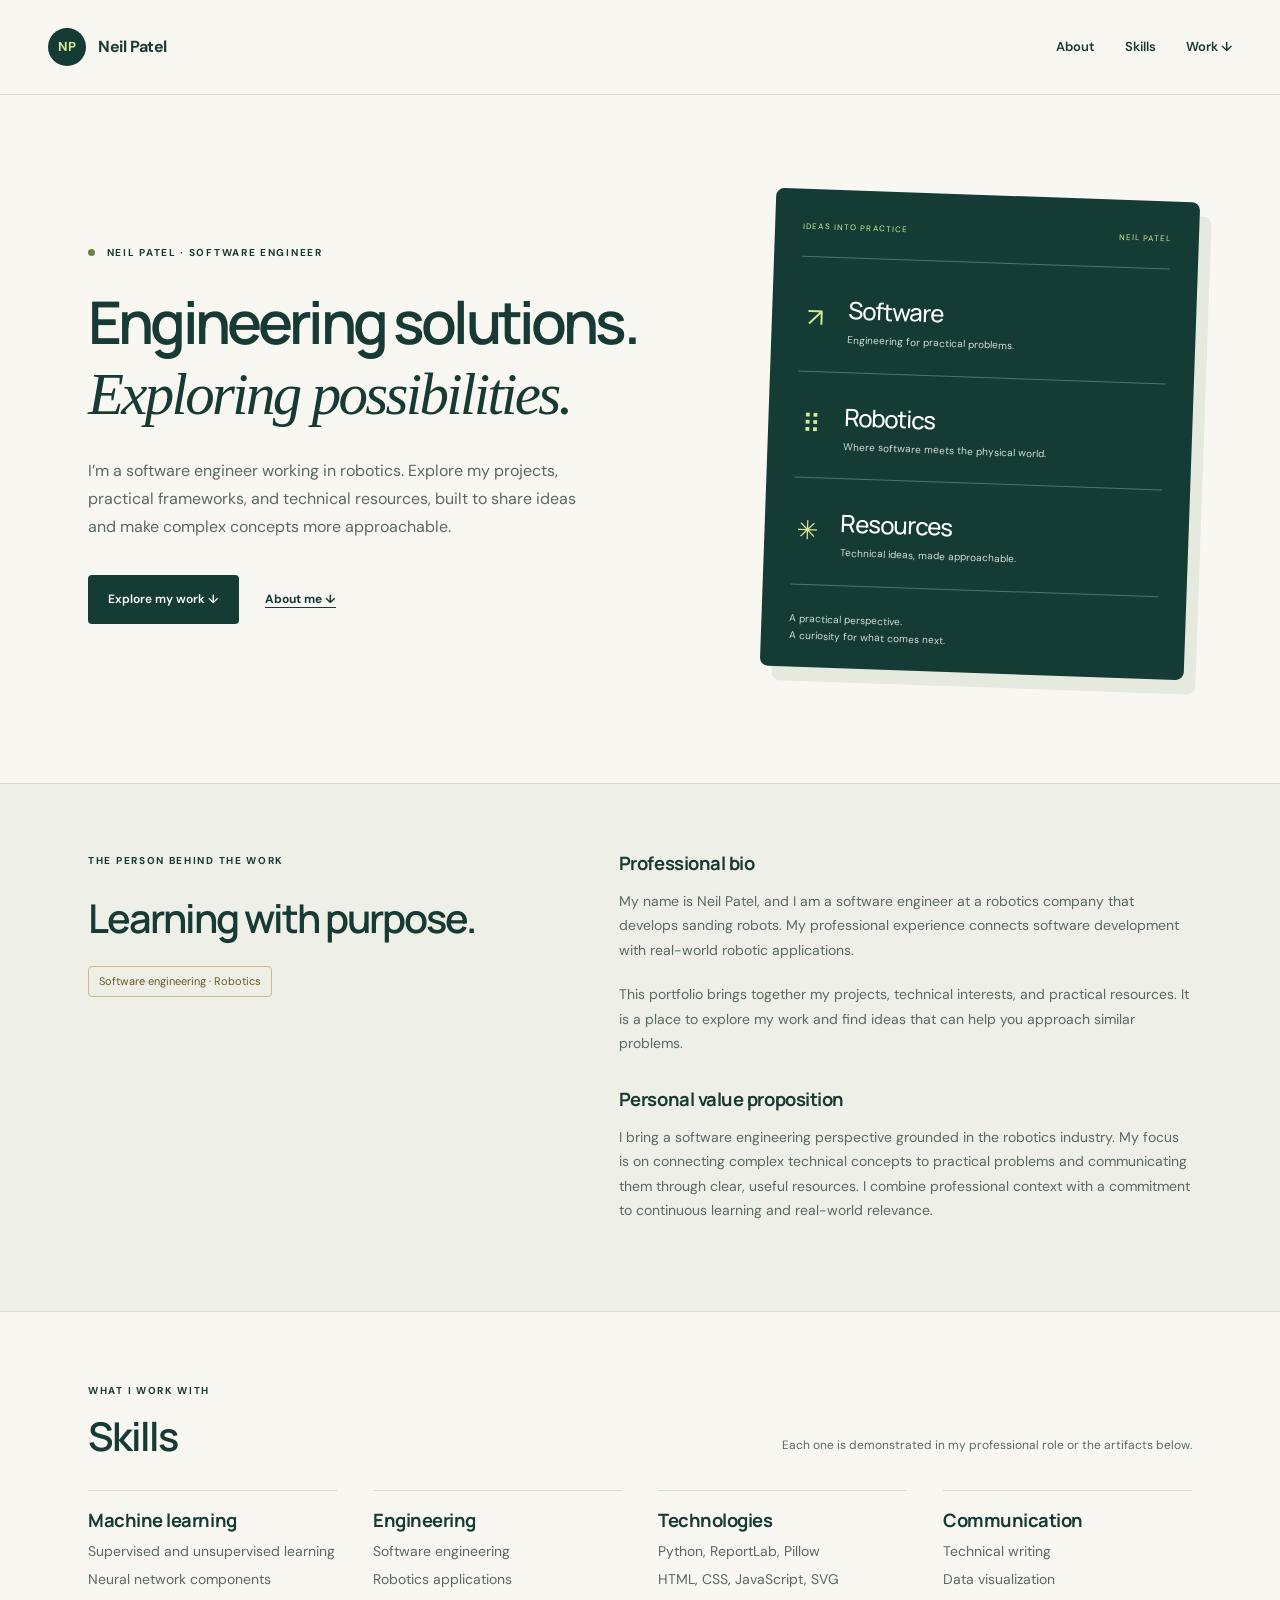
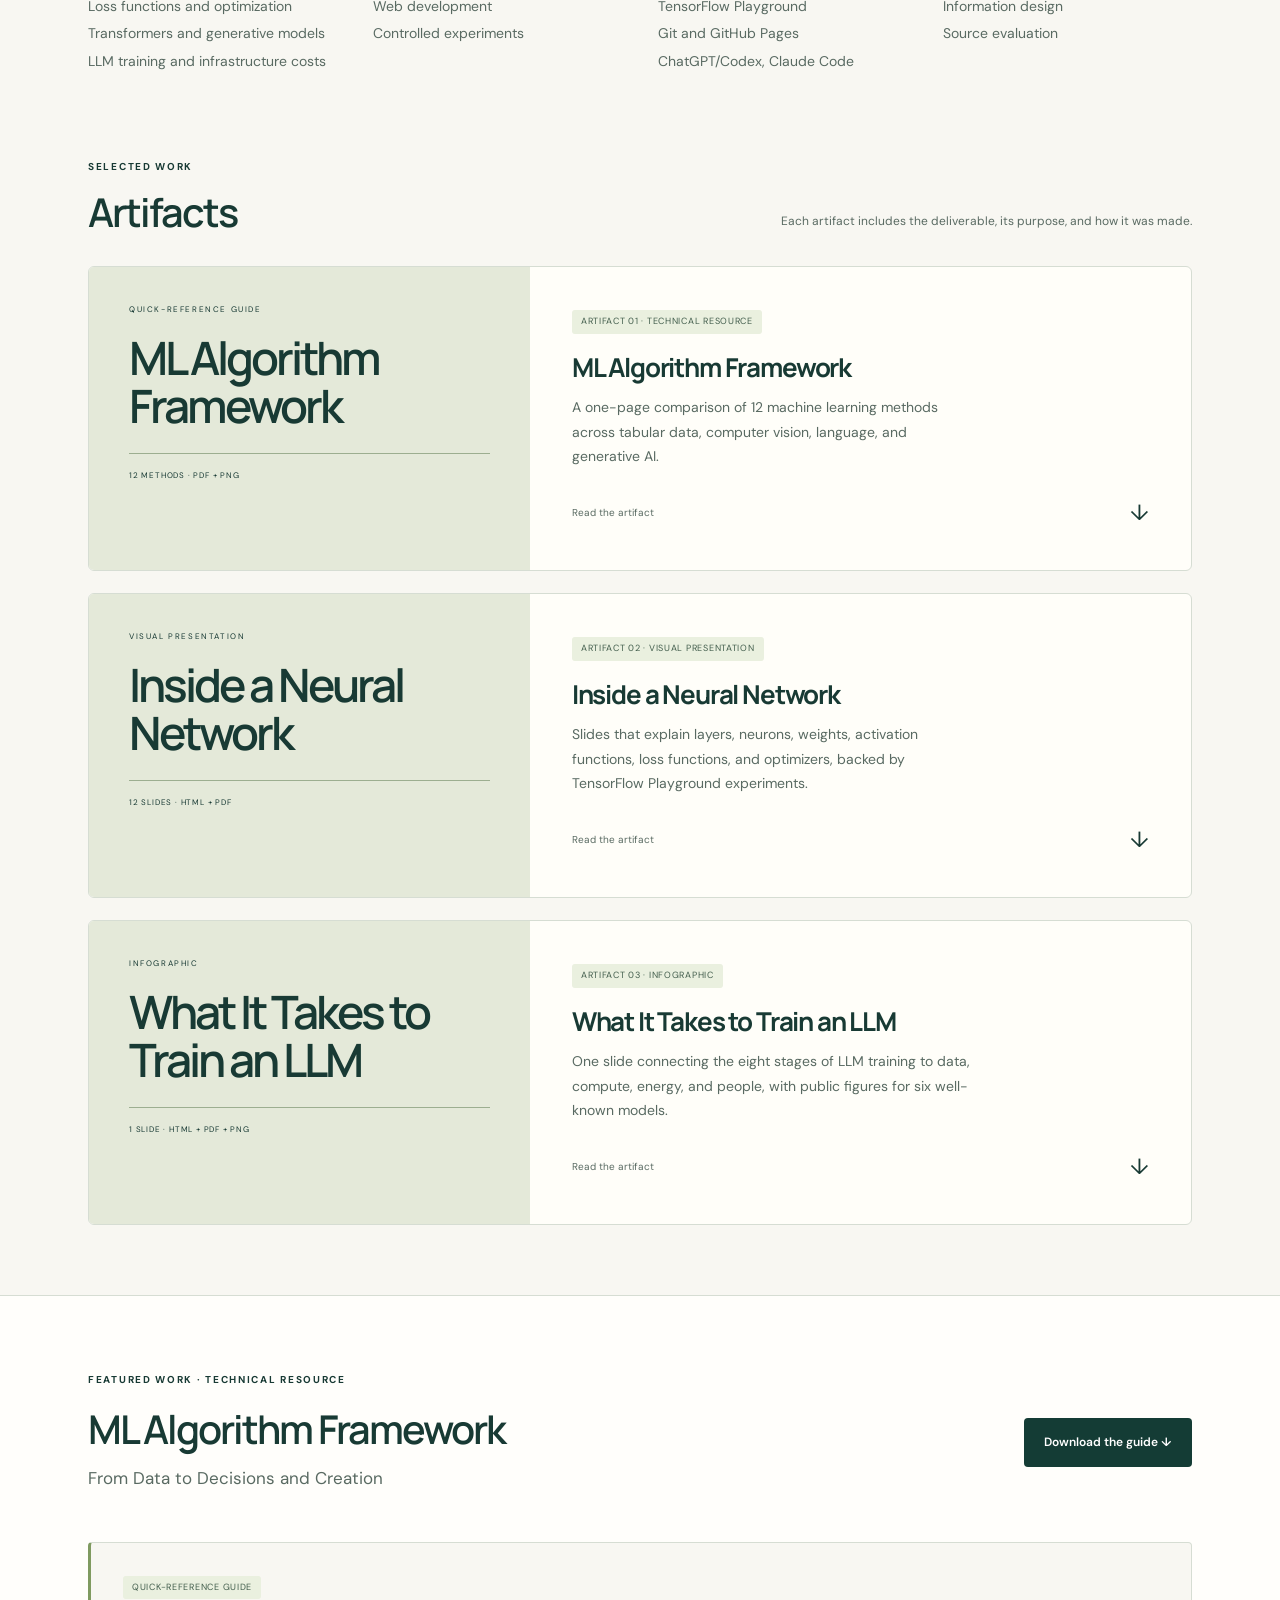
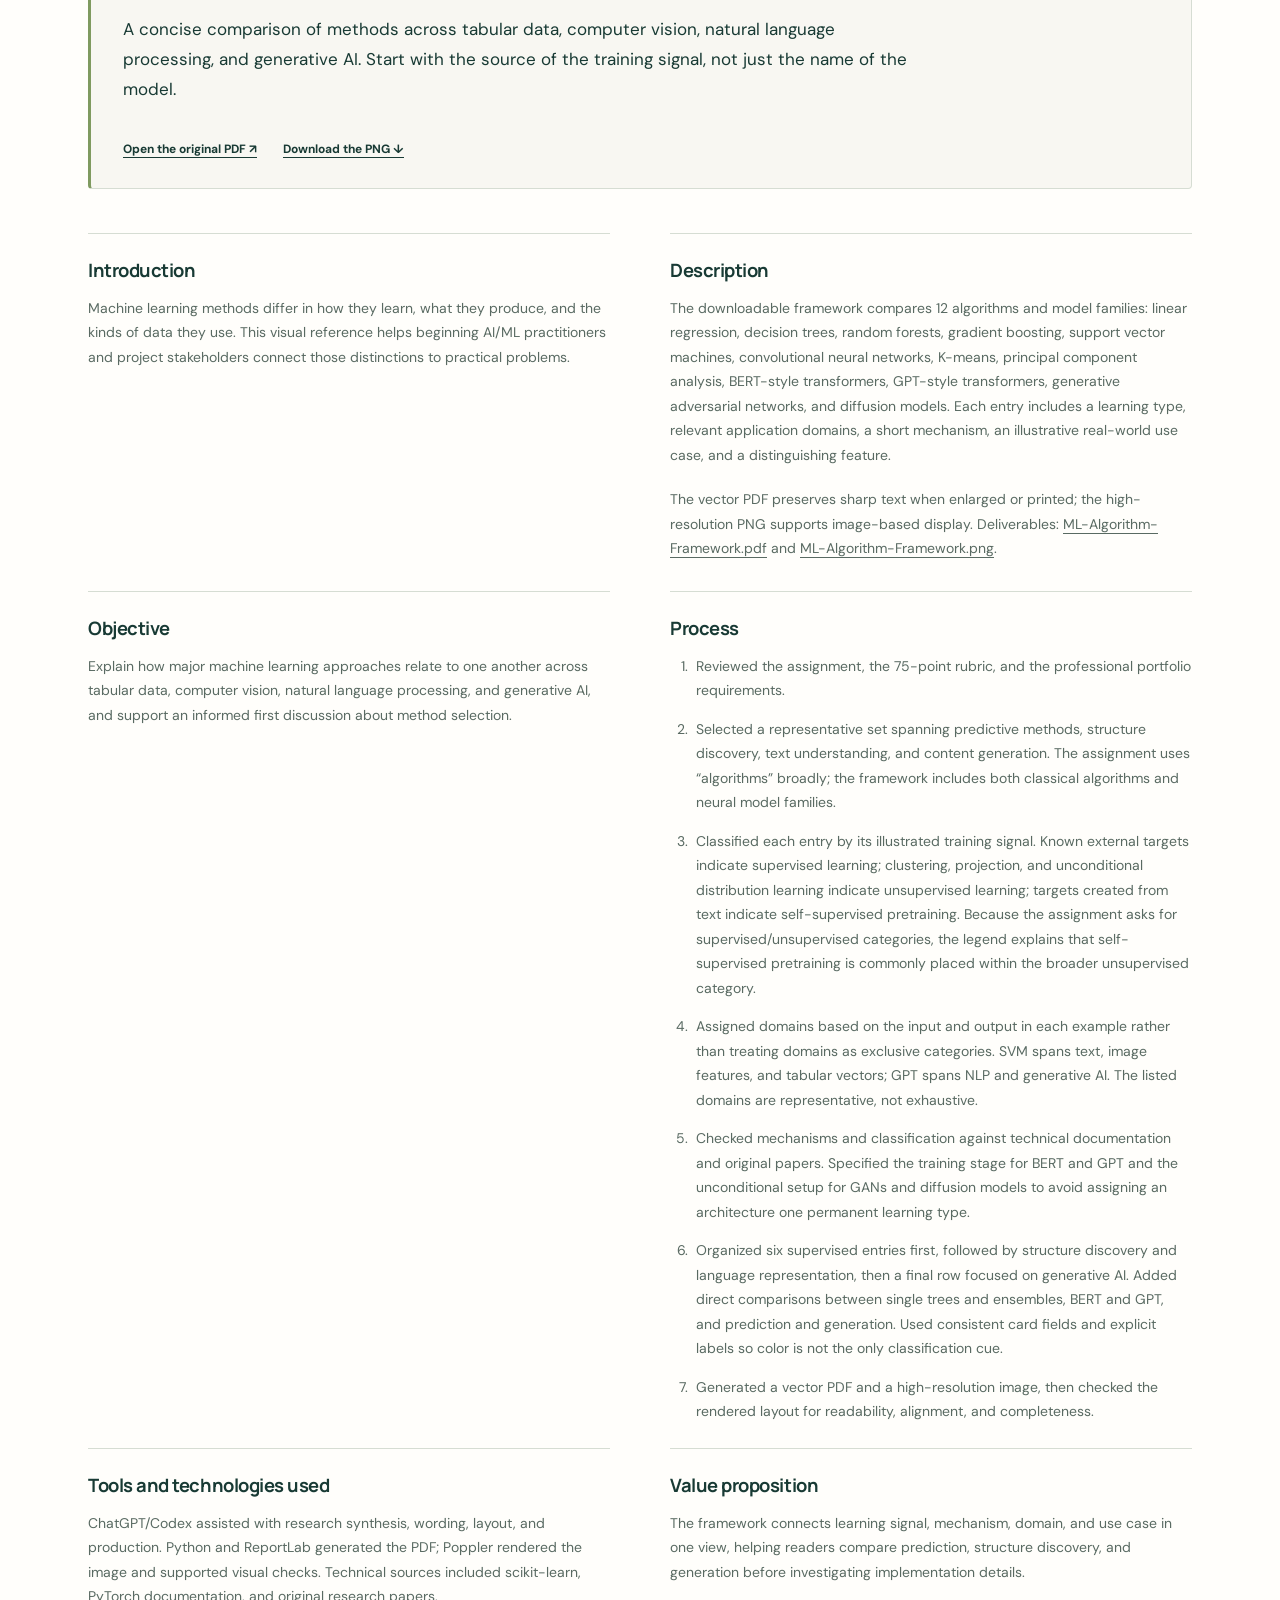
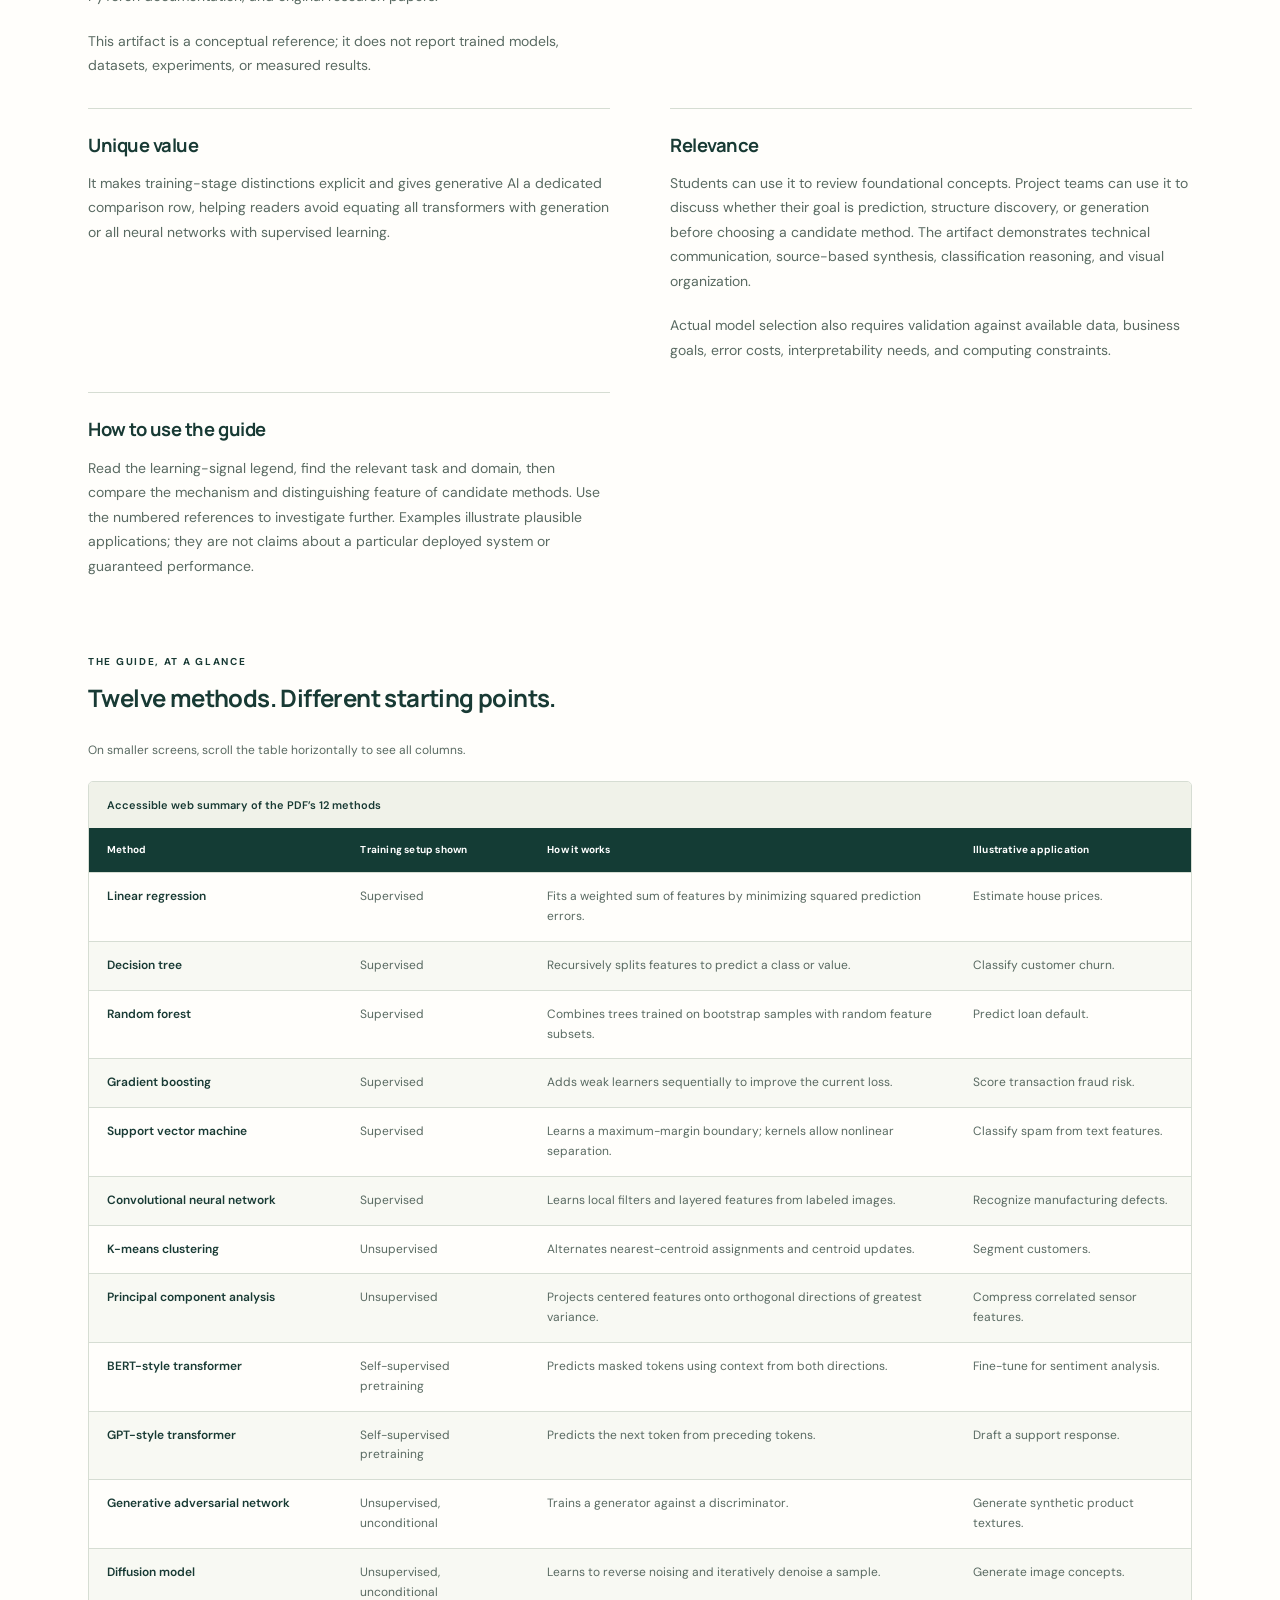
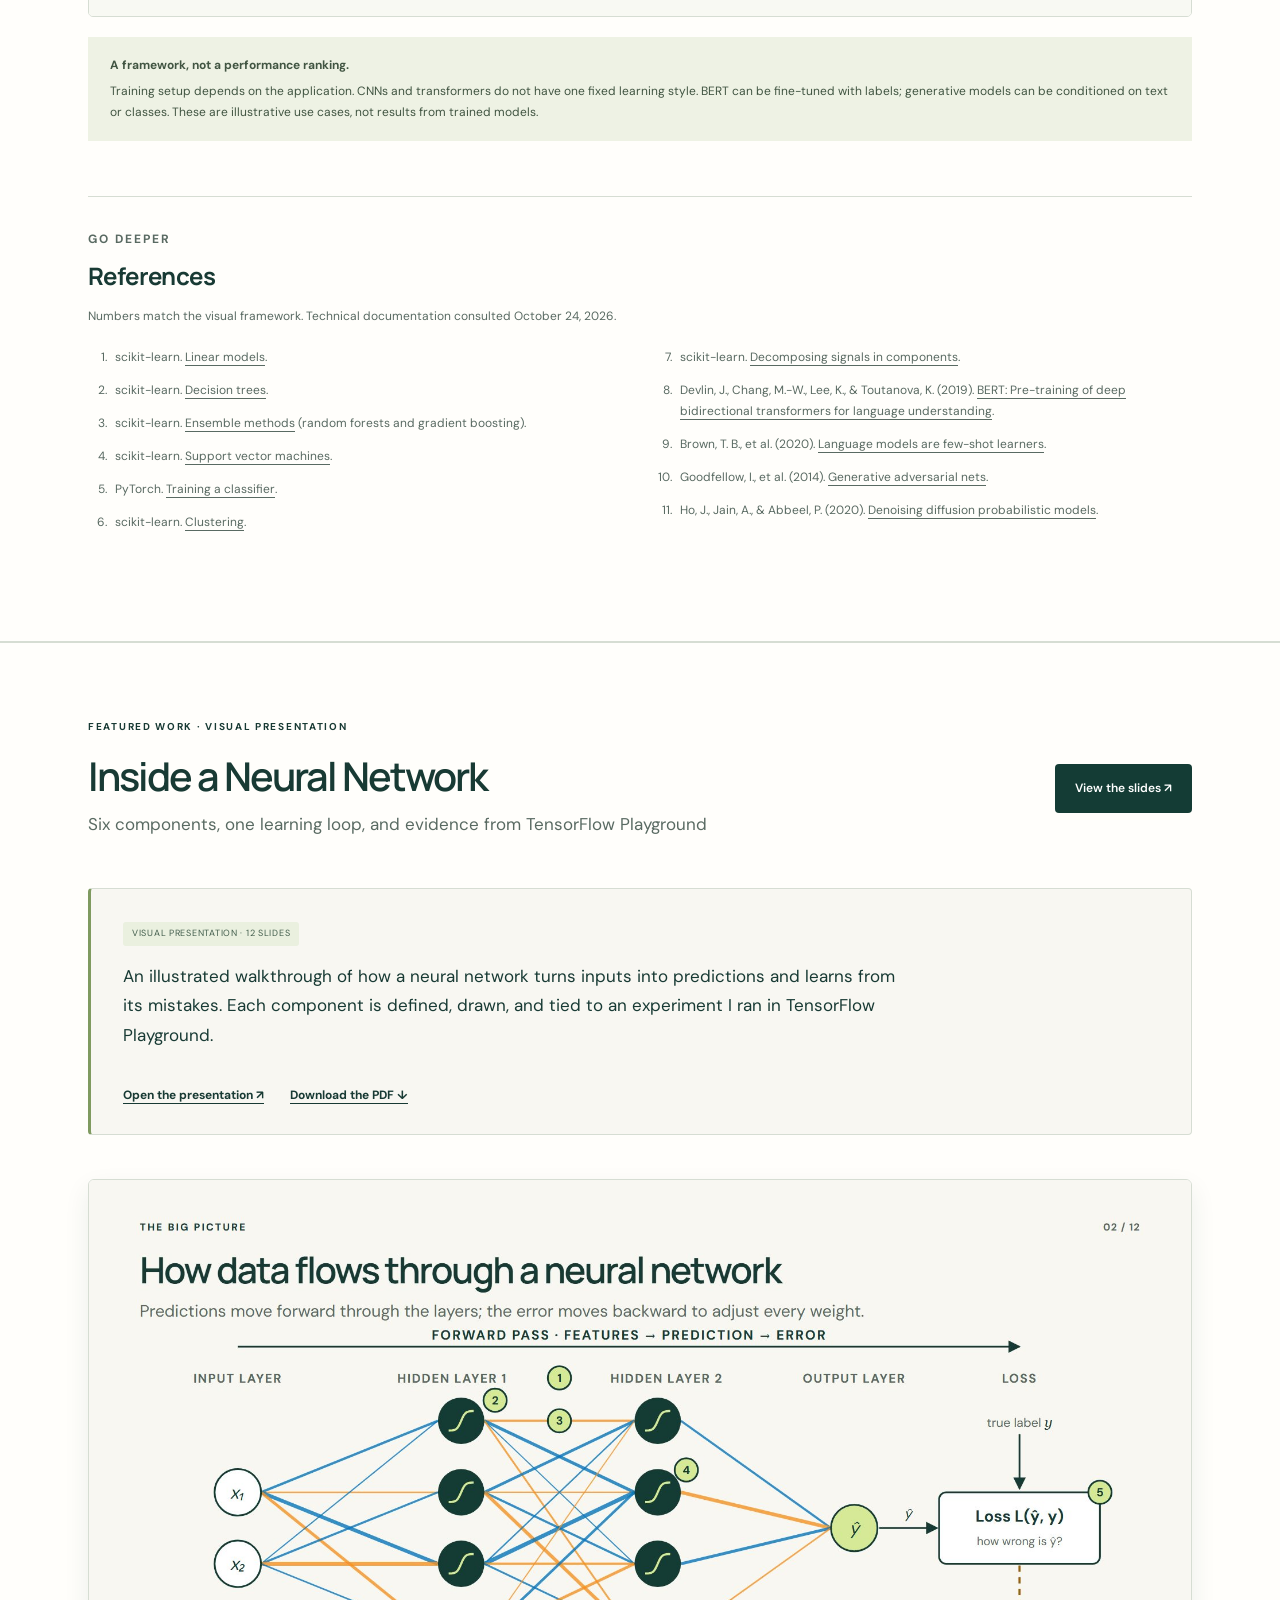
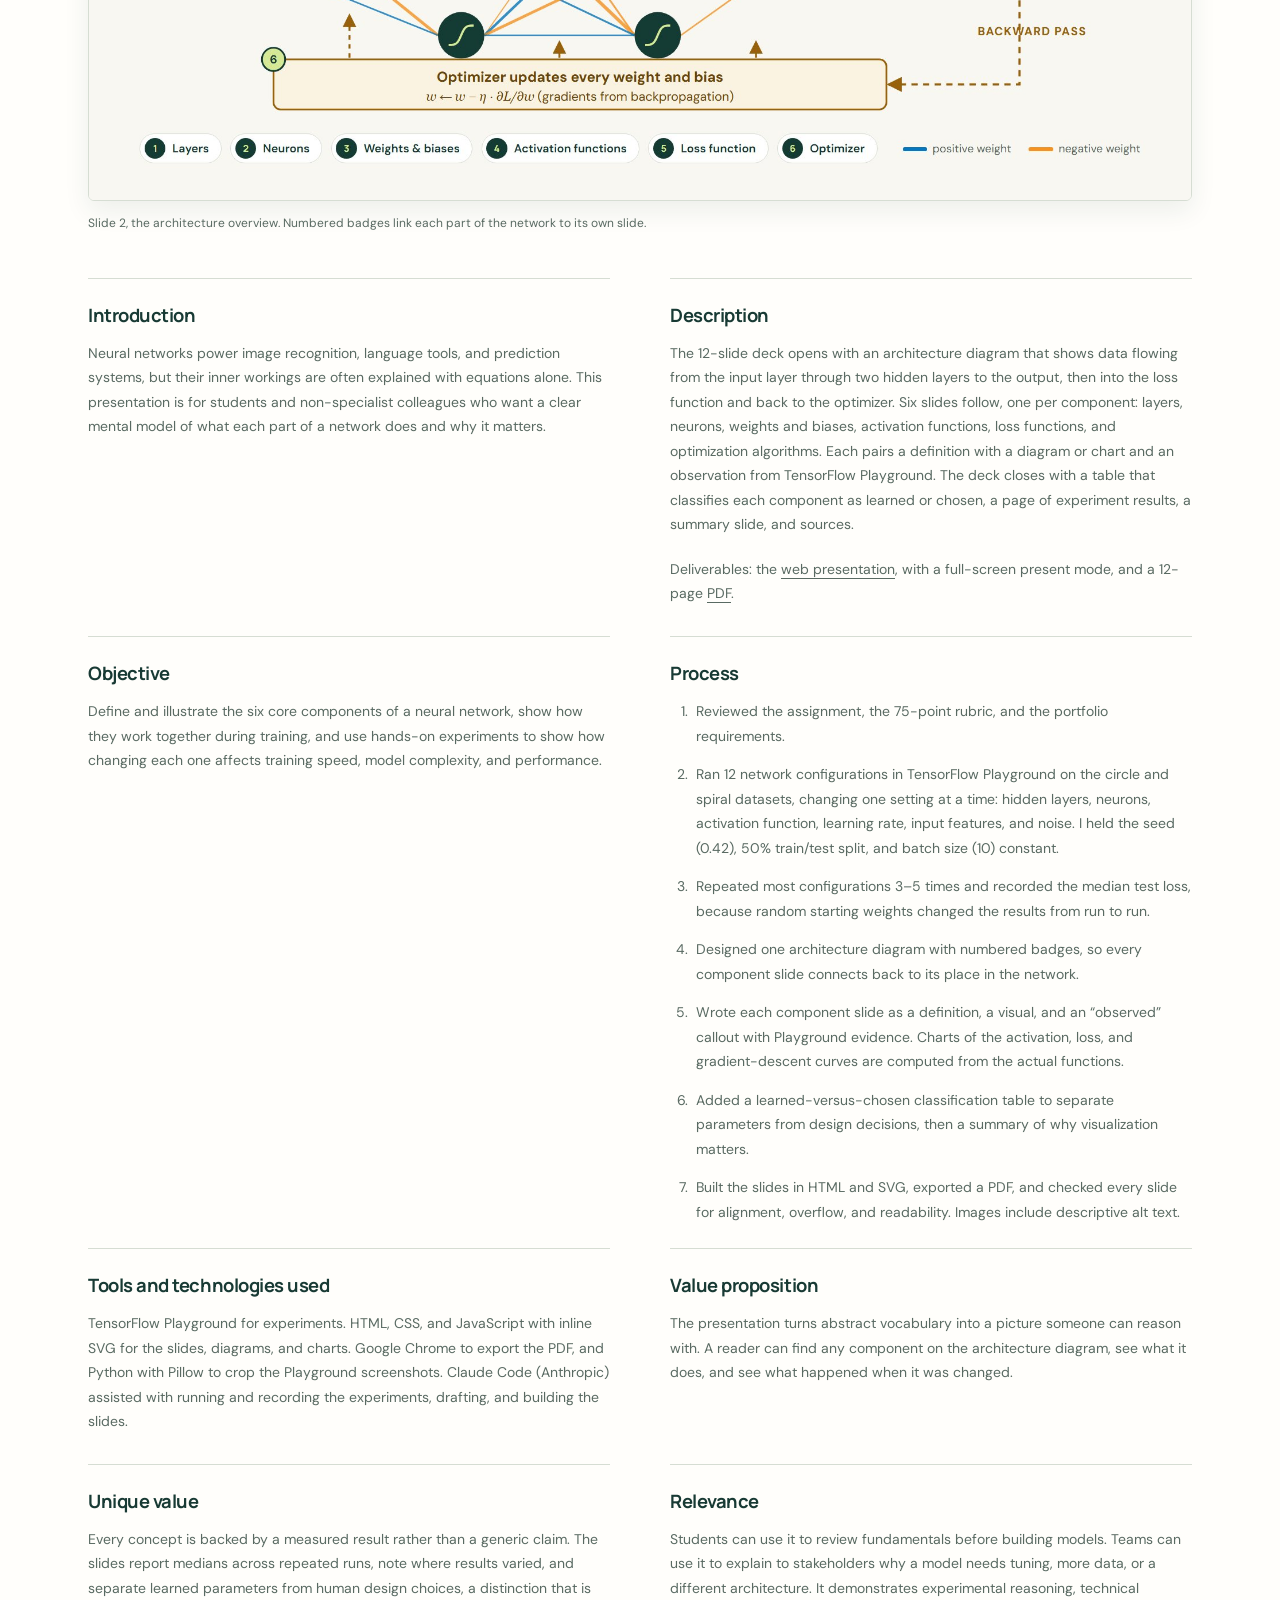
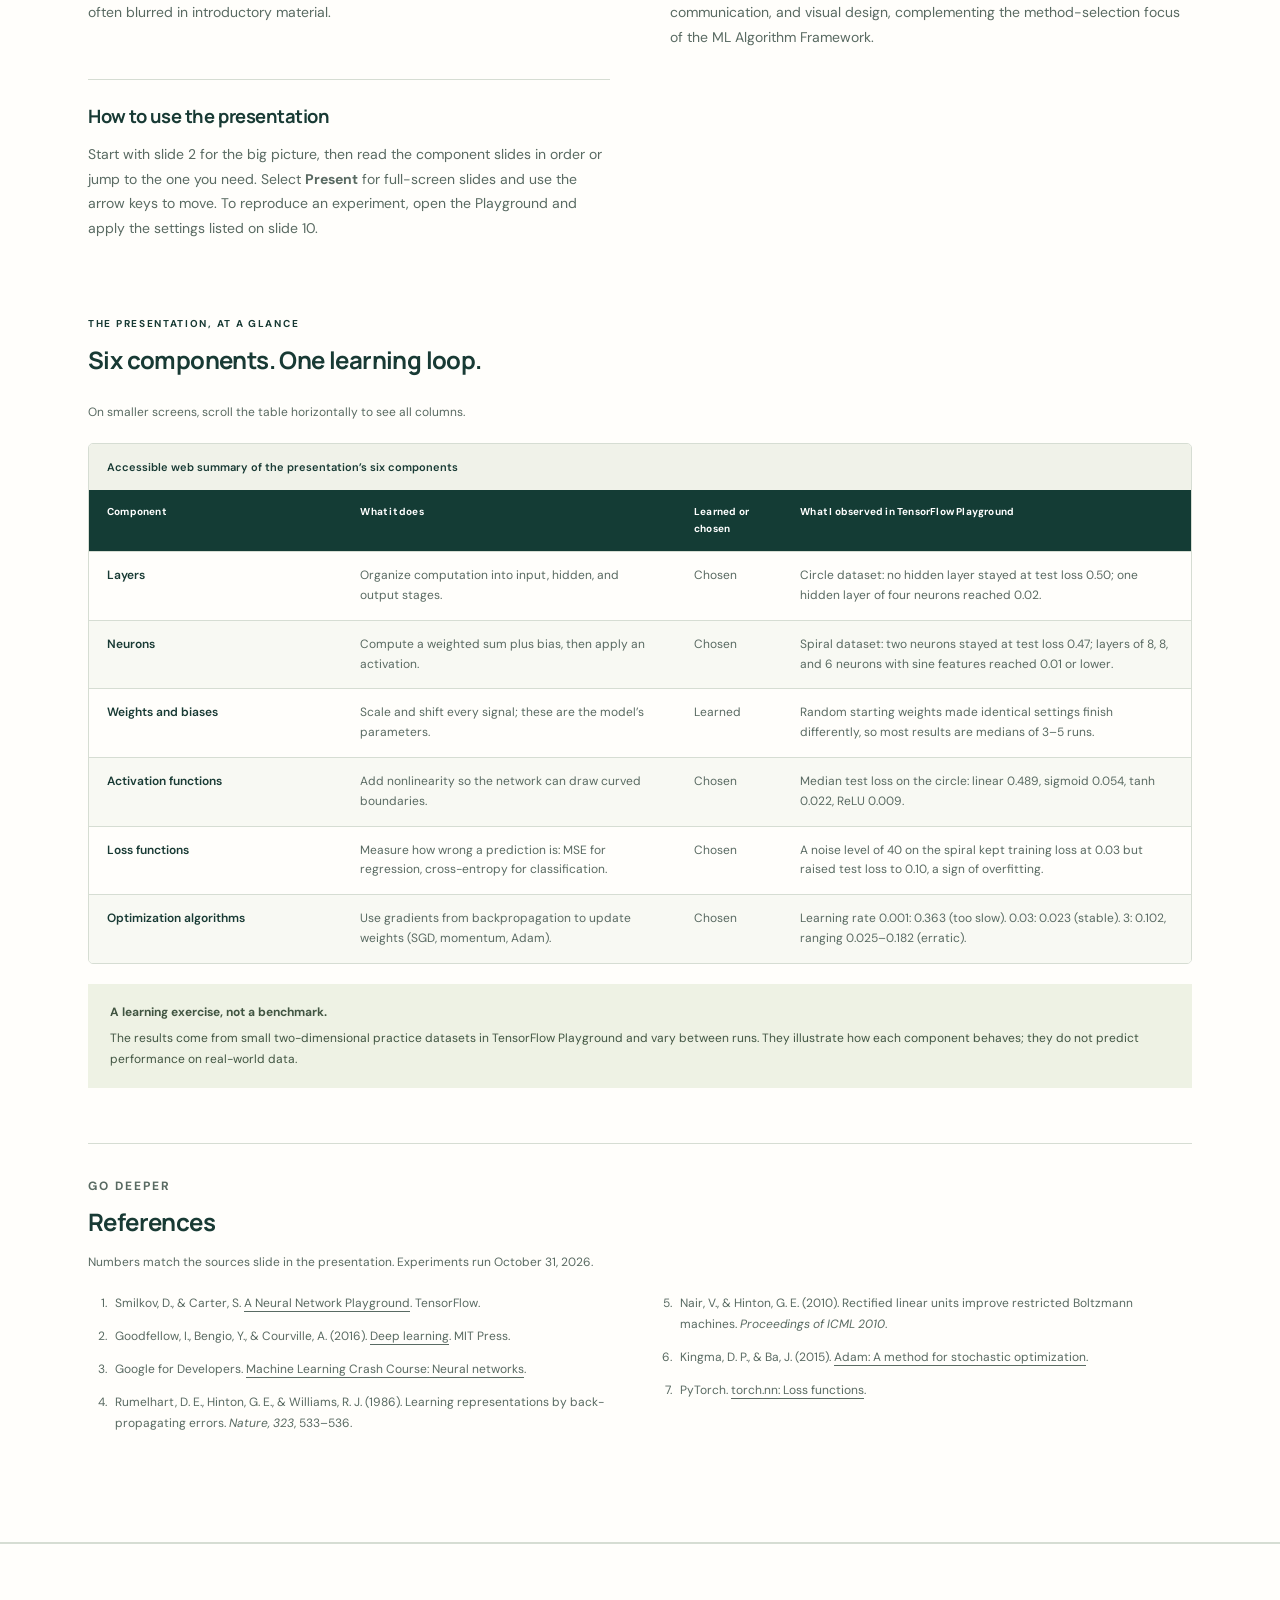
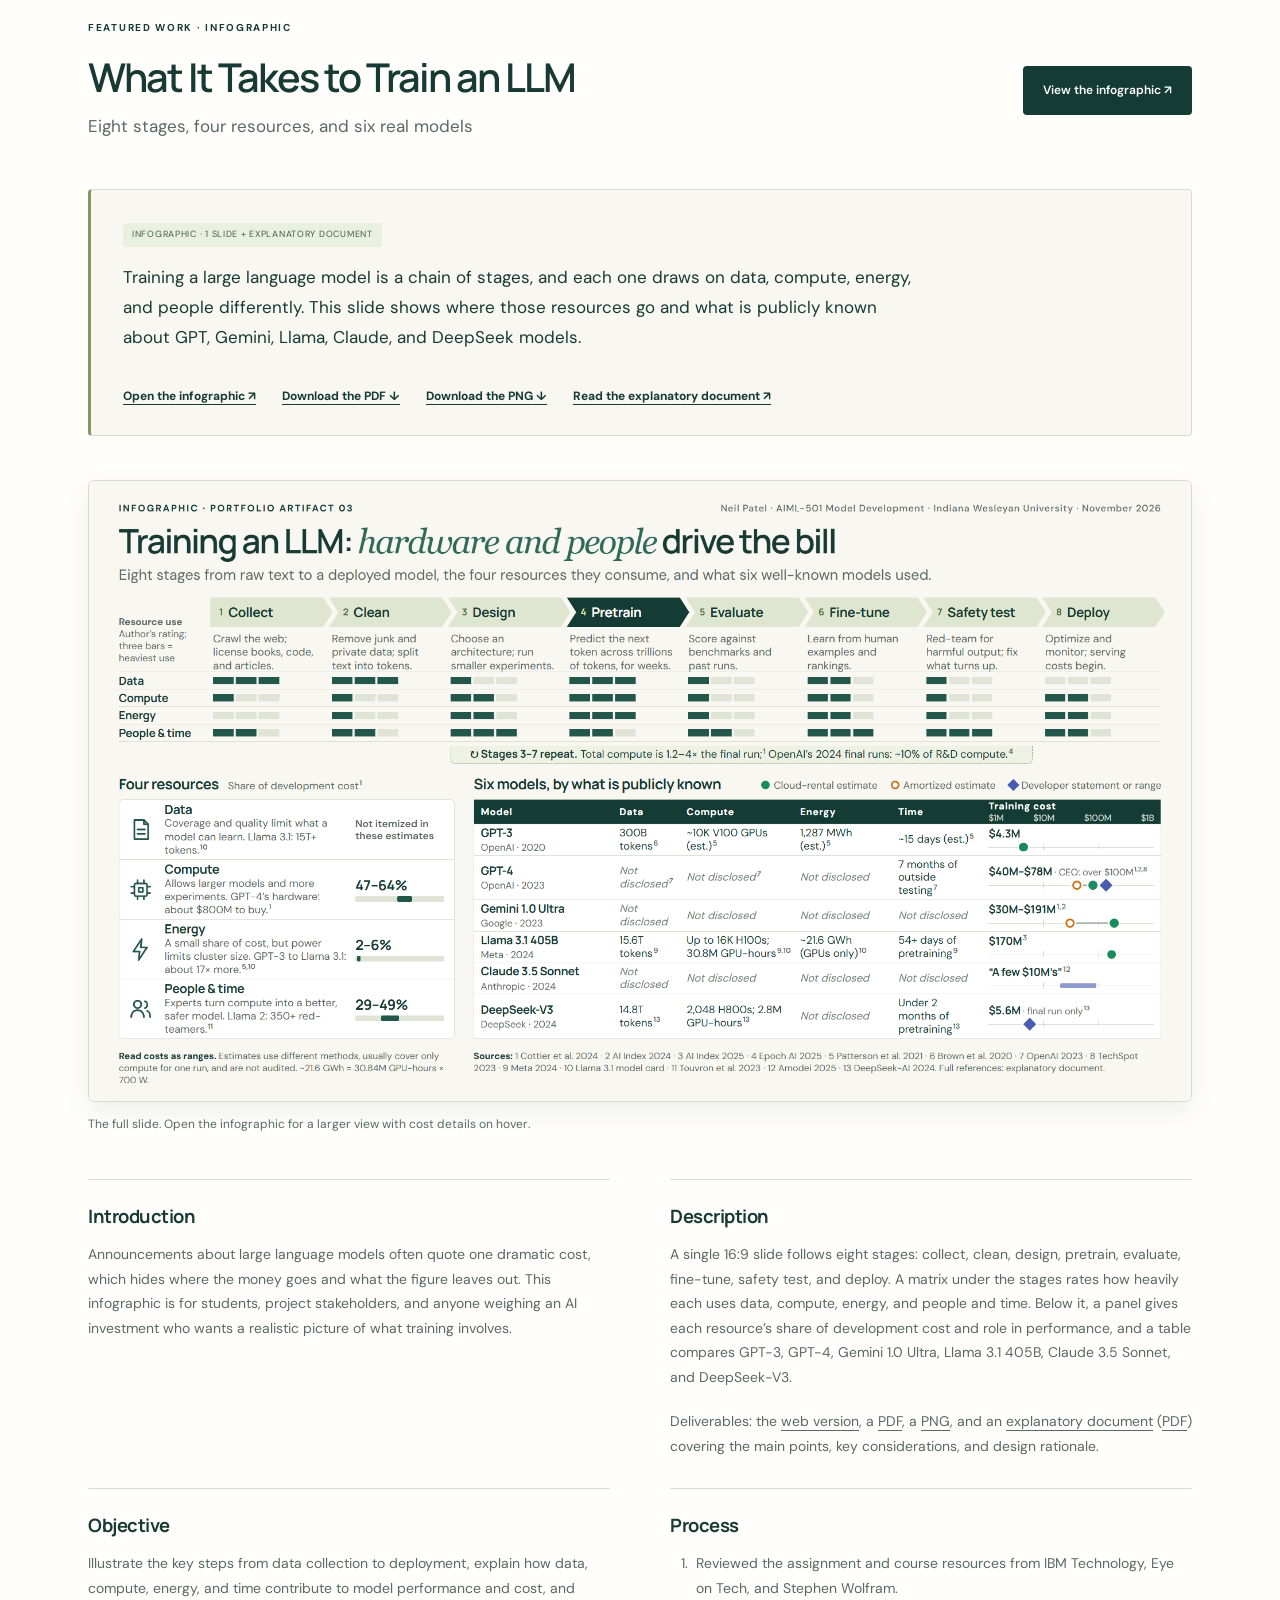
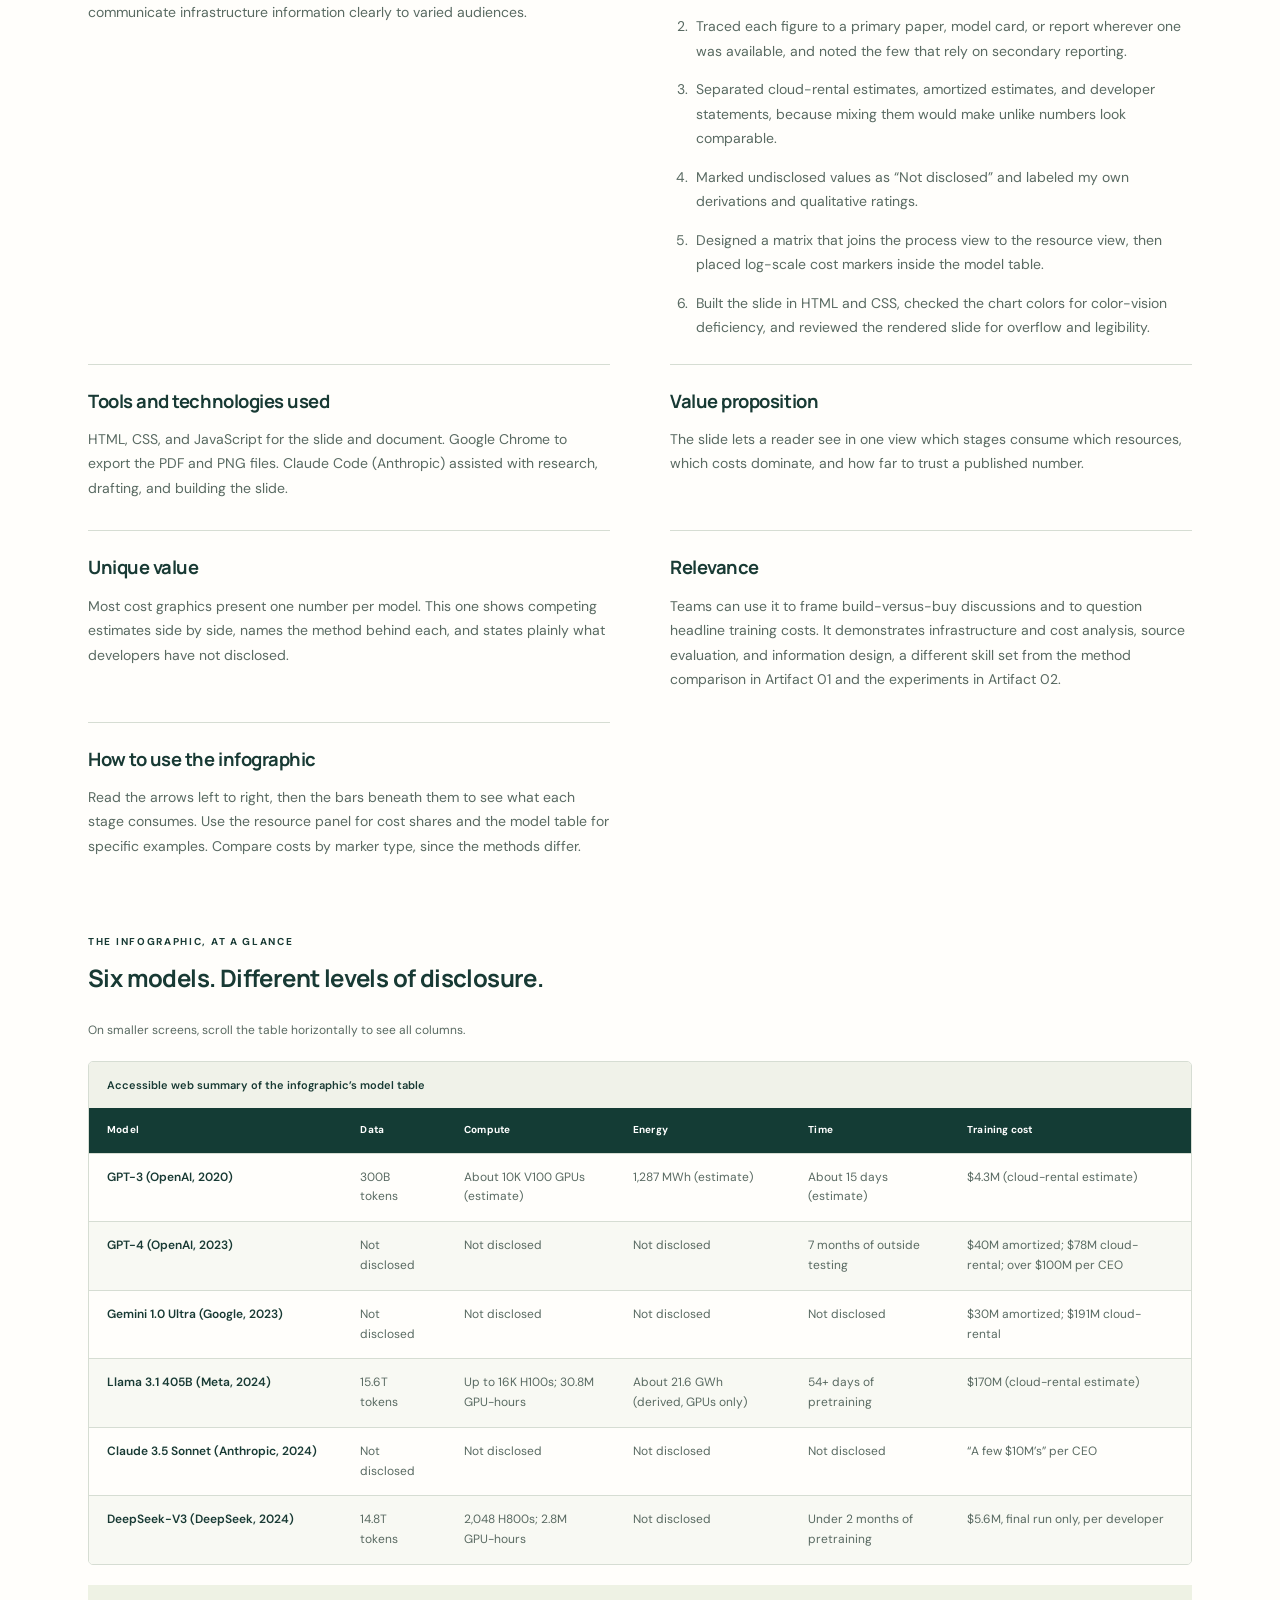
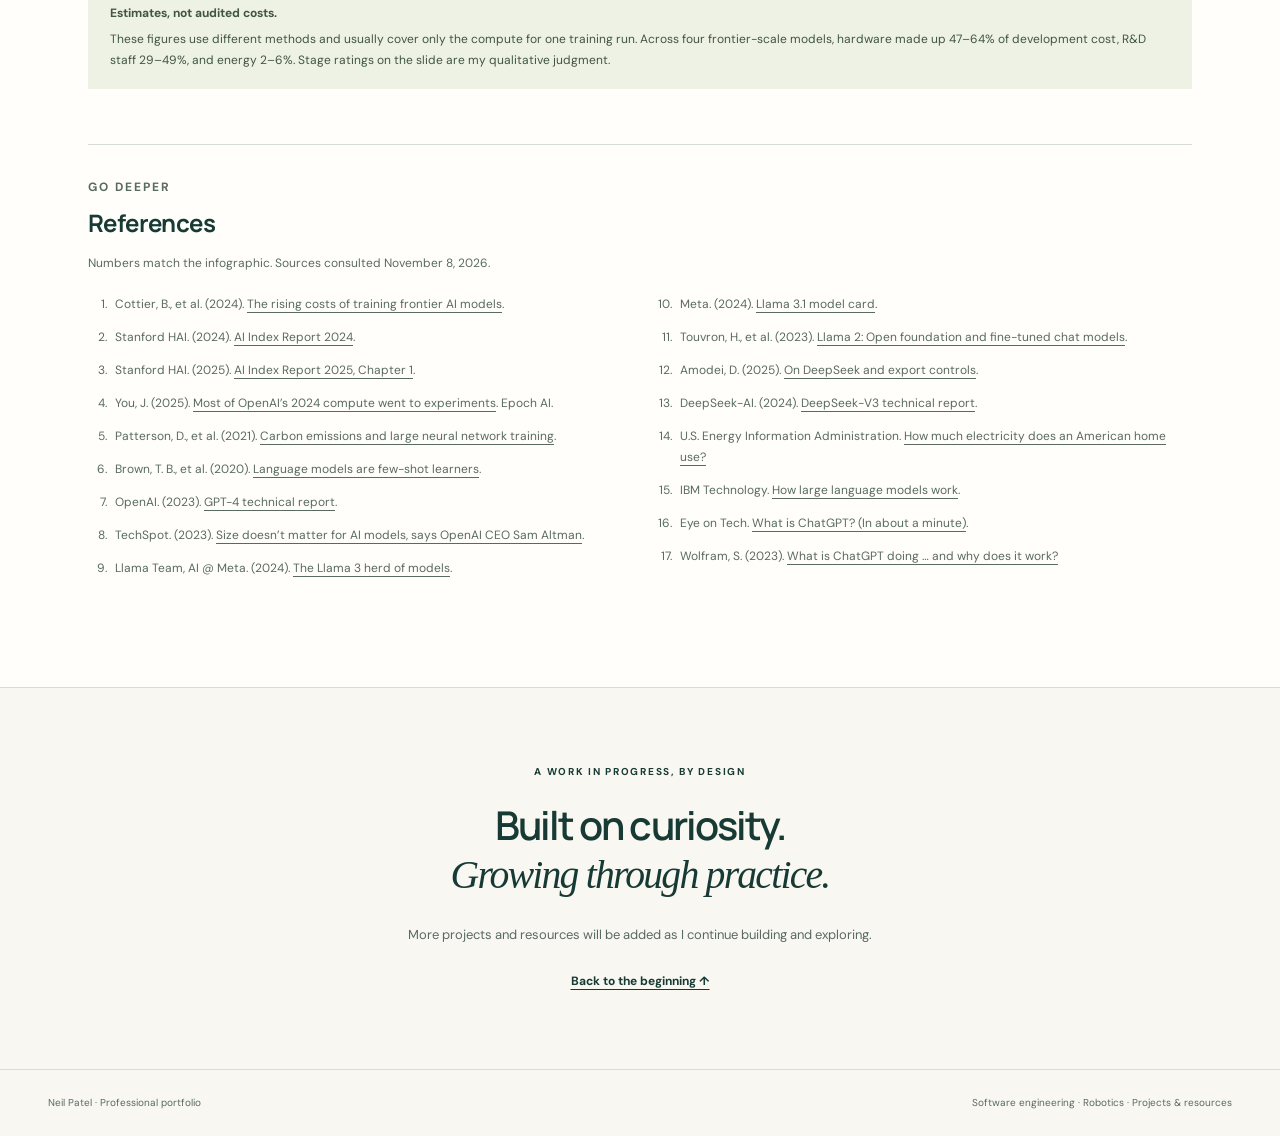
==== commit 4eb42980: "Week 3 Artifact" ====
--- a/index.html
+++ b/index.html
@@ -12,7 +12,7 @@
 <a class="skip-link" href="#main">Skip to content</a>
 <header class="site-header">
 <a class="brand" href="#home"><span class="brand-mark" aria-hidden="true">NP</span> Neil Patel</a>
-<nav aria-label="Main navigation"><a href="#about">About</a><a href="#work">Work ↓</a></nav>
+<nav aria-label="Main navigation"><a href="#about">About</a><a href="#skills">Skills</a><a href="#work">Work ↓</a></nav>
 </header>
 <main id="main">
 <section class="hero section-wrap" id="home" aria-labelledby="hero-title">
@@ -43,11 +43,22 @@
 </div>
 </section>
 
+<section class="section-wrap skills-section" id="skills" aria-labelledby="skills-title">
+<div class="section-heading"><div><p class="eyebrow">What I work with</p><h2 id="skills-title">Skills</h2></div><p>Each one is demonstrated in my professional role or the artifacts below.</p></div>
+<div class="skills-grid">
+<section><h3>Machine learning</h3><ul><li>Supervised and unsupervised learning</li><li>Neural network components</li><li>Loss functions and optimization</li><li>Transformers and generative models</li><li>LLM training and infrastructure costs</li></ul></section>
+<section><h3>Engineering</h3><ul><li>Software engineering</li><li>Robotics applications</li><li>Web development</li><li>Controlled experiments</li></ul></section>
+<section><h3>Technologies</h3><ul><li>Python, ReportLab, Pillow</li><li>HTML, CSS, JavaScript, SVG</li><li>TensorFlow Playground</li><li>Git and GitHub Pages</li><li>ChatGPT/Codex, Claude Code</li></ul></section>
+<section><h3>Communication</h3><ul><li>Technical writing</li><li>Data visualization</li><li>Information design</li><li>Source evaluation</li></ul></section>
+</div>
+</section>
+
 <section class="section-wrap portfolio-section" id="work" aria-labelledby="work-title">
 <div class="section-heading"><div><p class="eyebrow">Selected work</p><h2 id="work-title">Artifacts</h2></div><p>Each artifact includes the deliverable, its purpose, and how it was made.</p></div>
 <div class="work-grid">
 <a class="artifact-card" href="#artifact"><div class="card-art"><span class="mini-label">QUICK-REFERENCE GUIDE</span><strong>ML Algorithm Framework</strong><span class="mini-rule"></span><span class="mini-footer">12 METHODS · PDF + PNG</span></div><div class="card-copy"><span class="tag">Artifact 01 · Technical resource</span><h3>ML Algorithm Framework</h3><p>A one-page comparison of 12 machine learning methods across tabular data, computer vision, language, and generative AI.</p><div class="card-meta"><span>Read the artifact</span><span class="card-arrow" aria-hidden="true">↓</span></div></div></a>
 <a class="artifact-card" href="#nn-artifact"><div class="card-art"><span class="mini-label">VISUAL PRESENTATION</span><strong>Inside a Neural Network</strong><span class="mini-rule"></span><span class="mini-footer">12 SLIDES · HTML + PDF</span></div><div class="card-copy"><span class="tag">Artifact 02 · Visual presentation</span><h3>Inside a Neural Network</h3><p>Slides that explain layers, neurons, weights, activation functions, loss functions, and optimizers, backed by TensorFlow Playground experiments.</p><div class="card-meta"><span>Read the artifact</span><span class="card-arrow" aria-hidden="true">↓</span></div></div></a>
+<a class="artifact-card" href="#llm-artifact"><div class="card-art"><span class="mini-label">INFOGRAPHIC</span><strong>What It Takes to Train an LLM</strong><span class="mini-rule"></span><span class="mini-footer">1 SLIDE · HTML + PDF + PNG</span></div><div class="card-copy"><span class="tag">Artifact 03 · Infographic</span><h3>What It Takes to Train an LLM</h3><p>One slide connecting the eight stages of LLM training to data, compute, energy, and people, with public figures for six well-known models.</p><div class="card-meta"><span>Read the artifact</span><span class="card-arrow" aria-hidden="true">↓</span></div></div></a>
 </div>
 </section>
 
@@ -175,6 +186,72 @@
 </section>
 </div>
 </article>
+<article class="artifact-section" id="llm-artifact" aria-labelledby="llm-title">
+<div class="section-wrap">
+<div class="artifact-heading"><div><p class="eyebrow">Featured work · Infographic</p><h2 id="llm-title">What It Takes to Train an LLM</h2><p class="artifact-subtitle">Eight stages, four resources, and six real models</p></div><a class="button primary" href="llm-training-costs.html">View the infographic ↗</a></div>
+<div class="artifact-intro"><span class="tag">Infographic · 1 slide + explanatory document</span><p>Training a large language model is a chain of stages, and each one draws on data, compute, energy, and people differently. This slide shows where those resources go and what is publicly known about GPT, Gemini, Llama, Claude, and DeepSeek models.</p><div class="actions"><a class="text-link" href="llm-training-costs.html">Open the infographic ↗</a><a class="text-link" href="LLM-Training-Costs.pdf" download>Download the PDF ↓</a><a class="text-link" href="LLM-Training-Costs.png" download>Download the PNG ↓</a><a class="text-link" href="llm-training-explanation.html">Read the explanatory document ↗</a></div></div>
+<figure class="deck-preview"><a href="llm-training-costs.html"><img src="LLM-Training-Costs.png" width="1920" height="1080" loading="lazy" alt="Infographic titled Training an LLM: hardware and people drive the bill. A row of eight arrows runs from Collect through Deploy, with bars rating each stage's use of data, compute, energy, and people. Below, hardware is shown as 47 to 64 percent of development cost, staff as 29 to 49 percent, and energy as 2 to 6 percent. A table compares six models, with costs on a log scale from about 4 million to 191 million dollars. The table below this image contains the same data."></a><figcaption>The full slide. Open the infographic for a larger view with cost details on hover.</figcaption></figure>
+<div class="details-grid">
+<section><h3>Introduction</h3><p>Announcements about large language models often quote one dramatic cost, which hides where the money goes and what the figure leaves out. This infographic is for students, project stakeholders, and anyone weighing an AI investment who wants a realistic picture of what training involves.</p></section>
+<section><h3>Description</h3><p>A single 16:9 slide follows eight stages: collect, clean, design, pretrain, evaluate, fine-tune, safety test, and deploy. A matrix under the stages rates how heavily each uses data, compute, energy, and people and time. Below it, a panel gives each resource’s share of development cost and role in performance, and a table compares GPT-3, GPT-4, Gemini 1.0 Ultra, Llama 3.1 405B, Claude 3.5 Sonnet, and DeepSeek-V3.</p><p>Deliverables: the <a href="llm-training-costs.html">web version</a>, a <a href="LLM-Training-Costs.pdf" download>PDF</a>, a <a href="LLM-Training-Costs.png" download>PNG</a>, and an <a href="llm-training-explanation.html">explanatory document</a> (<a href="LLM-Training-Explanation.pdf" download>PDF</a>) covering the main points, key considerations, and design rationale.</p></section>
+<section><h3>Objective</h3><p>Illustrate the key steps from data collection to deployment, explain how data, compute, energy, and time contribute to model performance and cost, and communicate infrastructure information clearly to varied audiences.</p></section>
+<section><h3>Process</h3><ol>
+<li>Reviewed the assignment and course resources from IBM Technology, Eye on Tech, and Stephen Wolfram.</li>
+<li>Traced each figure to a primary paper, model card, or report wherever one was available, and noted the few that rely on secondary reporting.</li>
+<li>Separated cloud-rental estimates, amortized estimates, and developer statements, because mixing them would make unlike numbers look comparable.</li>
+<li>Marked undisclosed values as “Not disclosed” and labeled my own derivations and qualitative ratings.</li>
+<li>Designed a matrix that joins the process view to the resource view, then placed log-scale cost markers inside the model table.</li>
+<li>Built the slide in HTML and CSS, checked the chart colors for color-vision deficiency, and reviewed the rendered slide for overflow and legibility.</li>
+</ol></section>
+<section><h3>Tools and technologies used</h3><p>HTML, CSS, and JavaScript for the slide and document. Google Chrome to export the PDF and PNG files. Claude Code (Anthropic) assisted with research, drafting, and building the slide.</p></section>
+<section><h3>Value proposition</h3><p>The slide lets a reader see in one view which stages consume which resources, which costs dominate, and how far to trust a published number.</p></section>
+<section><h3>Unique value</h3><p>Most cost graphics present one number per model. This one shows competing estimates side by side, names the method behind each, and states plainly what developers have not disclosed.</p></section>
+<section><h3>Relevance</h3><p>Teams can use it to frame build-versus-buy discussions and to question headline training costs. It demonstrates infrastructure and cost analysis, source evaluation, and information design, a different skill set from the method comparison in Artifact 01 and the experiments in Artifact 02.</p></section>
+<section><h3>How to use the infographic</h3><p>Read the arrows left to right, then the bars beneath them to see what each stage consumes. Use the resource panel for cost shares and the model table for specific examples. Compare costs by marker type, since the methods differ.</p></section>
+</div>
+<section class="methods-section" aria-labelledby="llm-glance-title">
+<div class="section-heading"><div><p class="eyebrow">The infographic, at a glance</p><h3 id="llm-glance-title">Six models. Different levels of disclosure.</h3></div></div>
+<p class="table-instruction">On smaller screens, scroll the table horizontally to see all columns.</p>
+<div class="table-scroll" role="region" aria-label="LLM training resources by model, horizontally scrollable" tabindex="0">
+<table>
+<caption>Accessible web summary of the infographic’s model table</caption>
+<thead><tr><th scope="col">Model</th><th scope="col">Data</th><th scope="col">Compute</th><th scope="col">Energy</th><th scope="col">Time</th><th scope="col">Training cost</th></tr></thead>
+<tbody>
+<tr><th scope="row">GPT-3 (OpenAI, 2020)</th><td>300B tokens</td><td>About 10K V100 GPUs (estimate)</td><td>1,287 MWh (estimate)</td><td>About 15 days (estimate)</td><td>$4.3M (cloud-rental estimate)</td></tr>
+<tr><th scope="row">GPT-4 (OpenAI, 2023)</th><td>Not disclosed</td><td>Not disclosed</td><td>Not disclosed</td><td>7 months of outside testing</td><td>$40M amortized; $78M cloud-rental; over $100M per CEO</td></tr>
+<tr><th scope="row">Gemini 1.0 Ultra (Google, 2023)</th><td>Not disclosed</td><td>Not disclosed</td><td>Not disclosed</td><td>Not disclosed</td><td>$30M amortized; $191M cloud-rental</td></tr>
+<tr><th scope="row">Llama 3.1 405B (Meta, 2024)</th><td>15.6T tokens</td><td>Up to 16K H100s; 30.8M GPU-hours</td><td>About 21.6 GWh (derived, GPUs only)</td><td>54+ days of pretraining</td><td>$170M (cloud-rental estimate)</td></tr>
+<tr><th scope="row">Claude 3.5 Sonnet (Anthropic, 2024)</th><td>Not disclosed</td><td>Not disclosed</td><td>Not disclosed</td><td>Not disclosed</td><td>“A few $10M’s” per CEO</td></tr>
+<tr><th scope="row">DeepSeek-V3 (DeepSeek, 2024)</th><td>14.8T tokens</td><td>2,048 H800s; 2.8M GPU-hours</td><td>Not disclosed</td><td>Under 2 months of pretraining</td><td>$5.6M, final run only, per developer</td></tr>
+</tbody>
+</table>
+</div>
+<aside class="scope-note"><strong>Estimates, not audited costs.</strong> These figures use different methods and usually cover only the compute for one training run. Across four frontier-scale models, hardware made up 47–64% of development cost, R&amp;D staff 29–49%, and energy 2–6%. Stage ratings on the slide are my qualitative judgment.</aside>
+</section>
+<section class="references" aria-labelledby="llm-references-title">
+<p class="eyebrow">Go deeper</p><h3 id="llm-references-title">References</h3><p>Numbers match the infographic. Sources consulted November 8, 2026.</p>
+<ol>
+<li>Cottier, B., et al. (2024). <a href="https://arxiv.org/abs/2405.21015">The rising costs of training frontier AI models</a>.</li>
+<li>Stanford HAI. (2024). <a href="https://hai.stanford.edu/ai-index/2024-ai-index-report">AI Index Report 2024</a>.</li>
+<li>Stanford HAI. (2025). <a href="https://hai.stanford.edu/assets/files/hai_ai-index-report-2025_chapter1_final.pdf">AI Index Report 2025, Chapter 1</a>.</li>
+<li>You, J. (2025). <a href="https://epoch.ai/data-insights/openai-compute-spend">Most of OpenAI’s 2024 compute went to experiments</a>. Epoch AI.</li>
+<li>Patterson, D., et al. (2021). <a href="https://arxiv.org/abs/2104.10350">Carbon emissions and large neural network training</a>.</li>
+<li>Brown, T. B., et al. (2020). <a href="https://arxiv.org/abs/2005.14165">Language models are few-shot learners</a>.</li>
+<li>OpenAI. (2023). <a href="https://arxiv.org/abs/2303.08774">GPT-4 technical report</a>.</li>
+<li>TechSpot. (2023). <a href="https://www.techspot.com/news/98350-size-doesnt-matter-ai-models-openai-ceo-sam.html">Size doesn’t matter for AI models, says OpenAI CEO Sam Altman</a>.</li>
+<li>Llama Team, AI @ Meta. (2024). <a href="https://arxiv.org/abs/2407.21783">The Llama 3 herd of models</a>.</li>
+<li>Meta. (2024). <a href="https://github.com/meta-llama/llama-models/blob/main/models/llama3_1/MODEL_CARD.md">Llama 3.1 model card</a>.</li>
+<li>Touvron, H., et al. (2023). <a href="https://arxiv.org/abs/2307.09288">Llama 2: Open foundation and fine-tuned chat models</a>.</li>
+<li>Amodei, D. (2025). <a href="https://www.darioamodei.com/post/on-deepseek-and-export-controls">On DeepSeek and export controls</a>.</li>
+<li>DeepSeek-AI. (2024). <a href="https://arxiv.org/abs/2412.19437">DeepSeek-V3 technical report</a>.</li>
+<li>U.S. Energy Information Administration. <a href="https://www.eia.gov/tools/faqs/faq.php?id=97&amp;t=3">How much electricity does an American home use?</a></li>
+<li>IBM Technology. <a href="https://www.youtube.com/watch?v=5sLYAQS9sWQ">How large language models work</a>.</li>
+<li>Eye on Tech. <a href="https://www.youtube.com/watch?v=OGmDr8TLtTo">What is ChatGPT? (In about a minute)</a>.</li>
+<li>Wolfram, S. (2023). <a href="https://writings.stephenwolfram.com/2023/02/what-is-chatgpt-doing-and-why-does-it-work/">What is ChatGPT doing … and why does it work?</a></li>
+</ol>
+</section>
+</div>
+</article>
 <section class="section-wrap closing"><p class="eyebrow">A work in progress, by design</p><h2>Built on curiosity.<br><em>Growing through practice.</em></h2><p>More projects and resources will be added as I continue building and exploring.</p><a class="text-link" href="#home">Back to the beginning ↑</a></section>
 </main>
 <footer class="site-footer"><span>Neil Patel · Professional portfolio</span><span>Software engineering · Robotics · Projects & resources</span></footer>
--- a/styles.css
+++ b/styles.css
@@ -3,5 +3,6 @@
 :root{--paper:#f8f7f2;--ink:#183a34;--muted:#596a62;--line:#d6ddd3;--green:#143c35;--accent:#d6e997;--white:#fff;--font:'DM Sans',system-ui,sans-serif;--display:'Manrope',system-ui,sans-serif}
 *{box-sizing:border-box}html{scroll-behavior:smooth;scroll-padding-top:28px}body{margin:0;background:var(--paper);color:var(--ink);font-family:var(--font);font-size:16px;line-height:1.75}a{color:inherit;text-underline-offset:4px}a:hover{text-decoration-thickness:2px}a:focus-visible,[tabindex]:focus-visible{outline:3px solid #97620b;outline-offset:5px}h1,h2,h3,p{margin-top:0}h1,h2,h3{font-family:var(--display);line-height:1.2}h1{font-size:clamp(2.6rem,4.6vw,4.6rem);font-weight:600;letter-spacing:-.065em;margin-bottom:26px}h2{font-size:clamp(2rem,3.1vw,3rem);font-weight:600;letter-spacing:-.05em;margin-bottom:24px}h3{font-size:1.15rem;letter-spacing:-.025em;margin-bottom:15px}em{font-family:Georgia,serif;font-weight:400;letter-spacing:-.045em}p{margin-bottom:20px}.section-wrap{max-width:1200px;padding:0 48px;margin:auto}.site-header{max-width:1360px;margin:auto;padding:28px 48px;display:flex;align-items:center;justify-content:space-between;gap:24px;border-bottom:1px solid var(--line)}.brand{display:flex;align-items:center;gap:12px;font-weight:700;text-decoration:none;letter-spacing:-.025em}.brand-mark{display:grid;place-items:center;width:38px;height:38px;background:var(--green);color:var(--accent);font-size:13px;border-radius:50%}.site-header nav{display:flex;gap:30px;font-size:13px;font-weight:600}.site-header nav a{text-decoration:none}.site-header nav a:hover{text-decoration:underline}.hero{display:grid;grid-template-columns:1.45fr 1fr;gap:65px;align-items:center;padding-top:100px;padding-bottom:110px}.eyebrow{text-transform:uppercase;font-size:10px;font-weight:700;letter-spacing:.17em;margin-bottom:26px;line-height:1.7}.status-dot{display:inline-block;width:7px;height:7px;background:#668345;border-radius:50%;margin-right:8px}.hero-description{max-width:490px;color:var(--muted);font-size:16px}.actions{display:flex;gap:26px;align-items:center;margin-top:34px;flex-wrap:wrap}.button{display:inline-flex;align-items:center;justify-content:center;gap:22px;padding:14px 20px;font-size:12px;font-weight:600;border-radius:4px;text-decoration:none}.primary{background:var(--green);color:var(--white)}.primary:hover{background:#24574b}.text-link{font-size:12px;font-weight:700}.hero-visual{background:var(--green);color:var(--white);padding:30px 28px 22px;border-radius:8px;transform:rotate(2deg);box-shadow:12px 14px 0 #e6e9dd}.visual-topline{display:flex;justify-content:space-between;font-size:8px;letter-spacing:.14em;color:var(--accent);gap:12px;border-bottom:1px solid #527267;padding-bottom:23px;margin-bottom:8px}.model-row{display:flex;align-items:center;gap:18px;padding:23px 0;border-bottom:1px solid #527267}.model-icon{font-size:26px;color:var(--accent);width:30px;text-align:center}.model-row strong{display:block;font-family:var(--display);font-size:24px;font-weight:500;letter-spacing:-.04em}.model-row div span{display:block;font-size:10px;color:#d1ded7}.model-code{margin-left:auto;font-size:9px;color:var(--accent);border:1px solid #698777;border-radius:4px;padding:1px 6px}.visual-note{font-size:10px;color:#d1ded7;margin:25px 0 0}.about-section{background:#eeefe7;border-block:1px solid var(--line);padding:68px 0}.about-grid{display:grid;grid-template-columns:1fr 1.3fr;gap:90px}.about-copy p{font-size:14px;color:var(--muted)}.about-copy h3:not(:first-child){margin-top:32px}.draft-label{font-size:11px;color:#6d5829;border:1px solid #c8b98e;border-radius:4px;padding:5px 10px;display:inline-block}.editor-note{font-size:12px!important;color:var(--muted);border-left:2px solid #b9c5b0;padding-left:12px}.portfolio-section{padding-top:80px;padding-bottom:70px}.section-heading{display:flex;justify-content:space-between;align-items:end;gap:24px;margin-bottom:30px}.section-heading .eyebrow{margin-bottom:14px}.section-heading h2{margin:0}.section-heading>p{font-size:12px;color:var(--muted);margin-bottom:4px}.artifact-card{display:grid;grid-template-columns:1fr 1.5fr;border:1px solid var(--line);background:#fffef9;border-radius:6px;overflow:hidden;text-decoration:none;transition:box-shadow .2s}.artifact-card:hover{box-shadow:0 8px 24px #183a3412}.card-art{padding:35px 40px;background:#e4e9d9;display:flex;flex-direction:column}.mini-label{font-size:8px;letter-spacing:.2em;margin-bottom:18px}.card-art strong{font-family:var(--display);font-size:46px;line-height:1.03;letter-spacing:-.065em;font-weight:600}.mini-rule{height:1px;width:100%;background:#9cae90;margin:24px 0 14px}.mini-footer{font-size:8px;letter-spacing:.1em}.card-copy{padding:38px 42px}.tag{display:inline-block;font-size:9px;letter-spacing:.08em;text-transform:uppercase;color:#435e4d;background:#eaf0df;padding:4px 9px;border-radius:3px}.card-copy h3{font-size:26px;margin:18px 0 12px;letter-spacing:-.045em}.card-copy p{font-size:14px;color:var(--muted);max-width:400px}.card-meta{display:flex;align-items:center;justify-content:space-between;gap:16px;font-size:10px;margin-top:25px;color:var(--muted)}.card-arrow{font-size:22px;color:var(--ink)}.collection-note{font-size:12px;color:var(--muted);margin:20px 0 0}.artifact-section{padding:75px 0 80px;border-block:1px solid var(--line);background:#fffefb}.artifact-heading{display:flex;justify-content:space-between;align-items:center;gap:30px}.artifact-heading h2{margin-bottom:10px}.artifact-heading .eyebrow{margin-bottom:18px}.artifact-subtitle{color:var(--muted);font-size:17px}.artifact-heading .button{flex-shrink:0}.artifact-intro{margin:28px 0 44px;padding:28px 32px;border:1px solid var(--line);border-left:3px solid #7f9a60;border-radius:4px;background:var(--paper)}.artifact-intro p{max-width:790px;font-size:17px;margin:16px 0}.details-grid{display:grid;grid-template-columns:1fr 1fr;gap:0 60px}.details-grid section{padding:25px 0 10px;border-top:1px solid var(--line)}.details-grid p{font-size:14px;color:var(--muted)}.methods-section{margin-top:45px}.methods-section h3{font-size:24px}.methods-section .section-heading{margin-bottom:12px}.table-instruction{font-size:12px;color:var(--muted)}.table-scroll{overflow-x:auto;border:1px solid var(--line);border-radius:5px}table{border-collapse:collapse;width:100%;min-width:730px;font-size:12px;line-height:1.65;text-align:left}caption{text-align:left;padding:14px 18px;font-size:11px;background:#f0f2e9;font-weight:600}th,td{padding:14px 18px;border-bottom:1px solid var(--line);vertical-align:top}thead th{background:var(--green);color:white;font-size:10px;letter-spacing:.02em}tbody th{font-weight:600;width:23%}tbody td{color:var(--muted)}tbody tr:nth-child(even){background:#f8f9f3}tbody tr:last-child>*{border-bottom:0}.scope-note{margin:20px 0 0;padding:18px 22px;background:#eef2e4;font-size:12px;color:#415542}.scope-note strong{display:block;margin-bottom:5px}.references{border-top:1px solid var(--line);margin-top:55px;padding-top:32px}.references .eyebrow{margin-bottom:12px}.references h3{font-size:24px}.references p,.references li{font-size:12px;color:var(--muted)}.references ol{padding-left:22px;columns:2;column-gap:48px}.references li{padding:0 0 12px 5px;break-inside:avoid;overflow-wrap:anywhere}.closing{padding-top:75px;padding-bottom:75px;text-align:center}.closing .eyebrow{margin-bottom:22px}.closing p:not(.eyebrow){color:var(--muted);font-size:13px}.site-footer{padding:24px 48px;border-top:1px solid var(--line);display:flex;justify-content:space-between;gap:20px;font-size:10px;color:var(--muted)}.skip-link{position:absolute;left:16px;top:-100px;padding:10px 18px;background:var(--green);color:white;z-index:10}.skip-link:focus{top:12px}
 .details-grid ol{padding-left:22px;font-size:14px;color:var(--muted)}.details-grid li{padding-left:4px;margin-bottom:14px}
+.skills-section{padding-top:70px}.skills-grid{display:grid;grid-template-columns:repeat(4,1fr);gap:0 36px}.skills-grid section{border-top:1px solid var(--line);padding-top:18px}.skills-grid h3{margin-bottom:10px}.skills-grid ul{list-style:none;margin:0;padding:0;font-size:14px;color:var(--muted)}.skills-grid li{margin-bottom:7px;line-height:1.45}@media(max-width:900px){.skills-grid{grid-template-columns:1fr 1fr;gap:26px 32px}}@media(max-width:640px){.skills-section{padding-top:50px}}
 .work-grid{display:grid;gap:22px}.deck-preview{margin:0 0 44px}.deck-preview a{display:block;border:1px solid var(--line);border-radius:6px;overflow:hidden;box-shadow:0 10px 26px #183a3414;transition:box-shadow .2s}.deck-preview a:hover{box-shadow:0 14px 32px #183a3424}.deck-preview img{display:block;width:100%;height:auto}.deck-preview figcaption{font-size:12px;color:var(--muted);margin-top:12px}
 @media(min-width:1400px){.hero{padding-top:120px;padding-bottom:130px}}@media(max-width:900px){.section-wrap{padding-left:30px;padding-right:30px}.site-header{padding:22px 30px}.hero{gap:35px;padding-top:70px;padding-bottom:75px}.hero-visual{padding:24px 20px}.model-row{gap:10px}.model-row strong{font-size:21px}.model-row div span{font-size:9px}.about-grid{gap:40px}.artifact-heading{align-items:flex-start;flex-direction:column;gap:10px}.details-grid{gap:0 32px}.card-copy{padding:28px}.card-art{padding:30px}.card-art strong{font-size:40px}}@media(max-width:640px){.site-header{padding:18px 20px;align-items:flex-start}.brand{font-size:12px;gap:8px}.brand-mark{width:30px;height:30px;font-size:10px}.site-header nav{gap:13px;font-size:11px;flex-wrap:wrap;justify-content:flex-end;padding-top:5px}.site-header nav a:last-child{display:none}.section-wrap{padding-left:22px;padding-right:22px}.hero{grid-template-columns:1fr;gap:40px;padding-top:50px;padding-bottom:60px}h1{font-size:2.9rem}.hero-description{font-size:14px}.hero-visual{max-width:400px;width:calc(100% - 12px);justify-self:center;transform:rotate(1deg)}.about-grid{grid-template-columns:1fr;gap:20px}.about-section{padding:48px 0}.about-grid h2{margin-bottom:15px}.portfolio-section{padding-top:50px;padding-bottom:50px}.section-heading{display:block}.section-heading>p{margin-top:18px}.artifact-card{grid-template-columns:1fr}.card-art{padding:30px}.card-art strong{font-size:42px}.mini-rule{max-width:240px}.card-copy{padding:28px}.artifact-section{padding:50px 0}.artifact-intro{padding:23px;margin-top:28px}.artifact-intro p{font-size:15px}.details-grid{grid-template-columns:1fr}.references ol{columns:1}.closing{padding-top:55px;padding-bottom:55px}.site-footer{padding:22px;flex-direction:column;gap:6px}.eyebrow{font-size:9px}}@media(prefers-reduced-motion:reduce){html{scroll-behavior:auto}*{transition:none!important}}
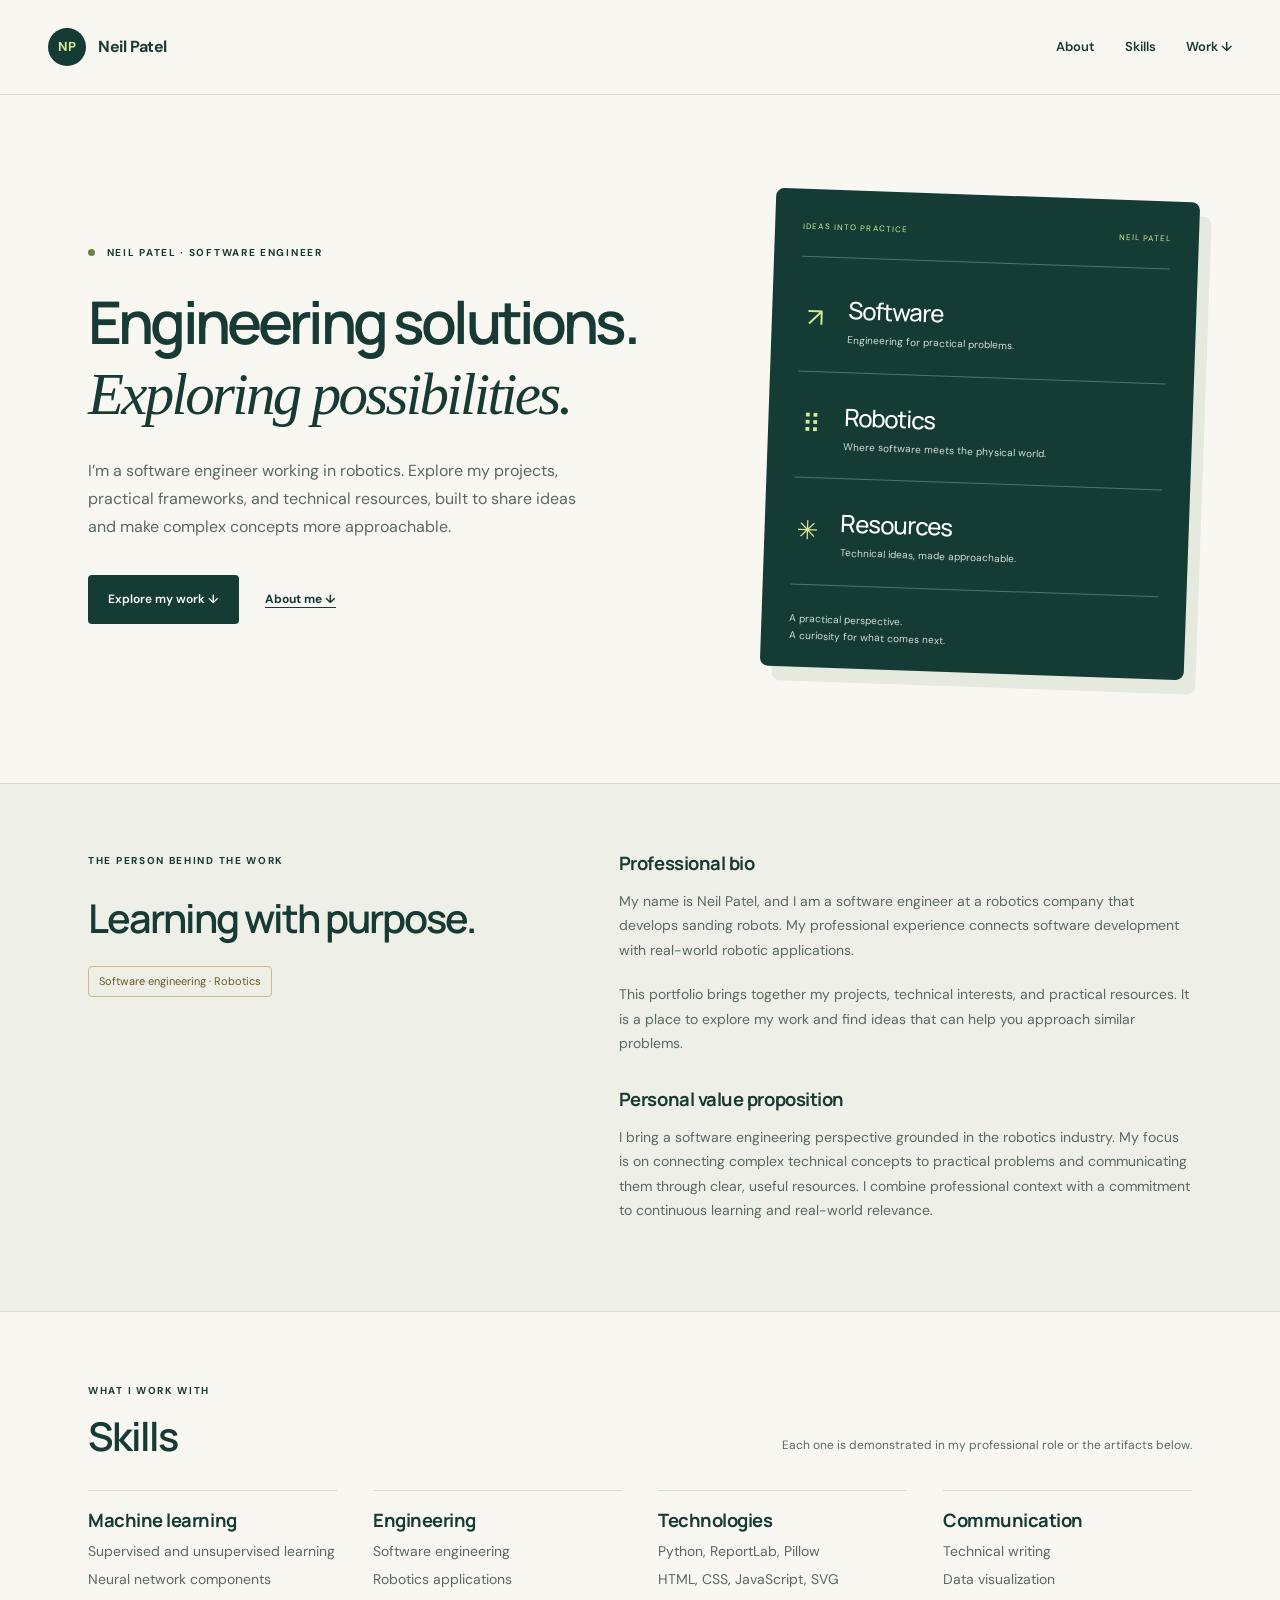
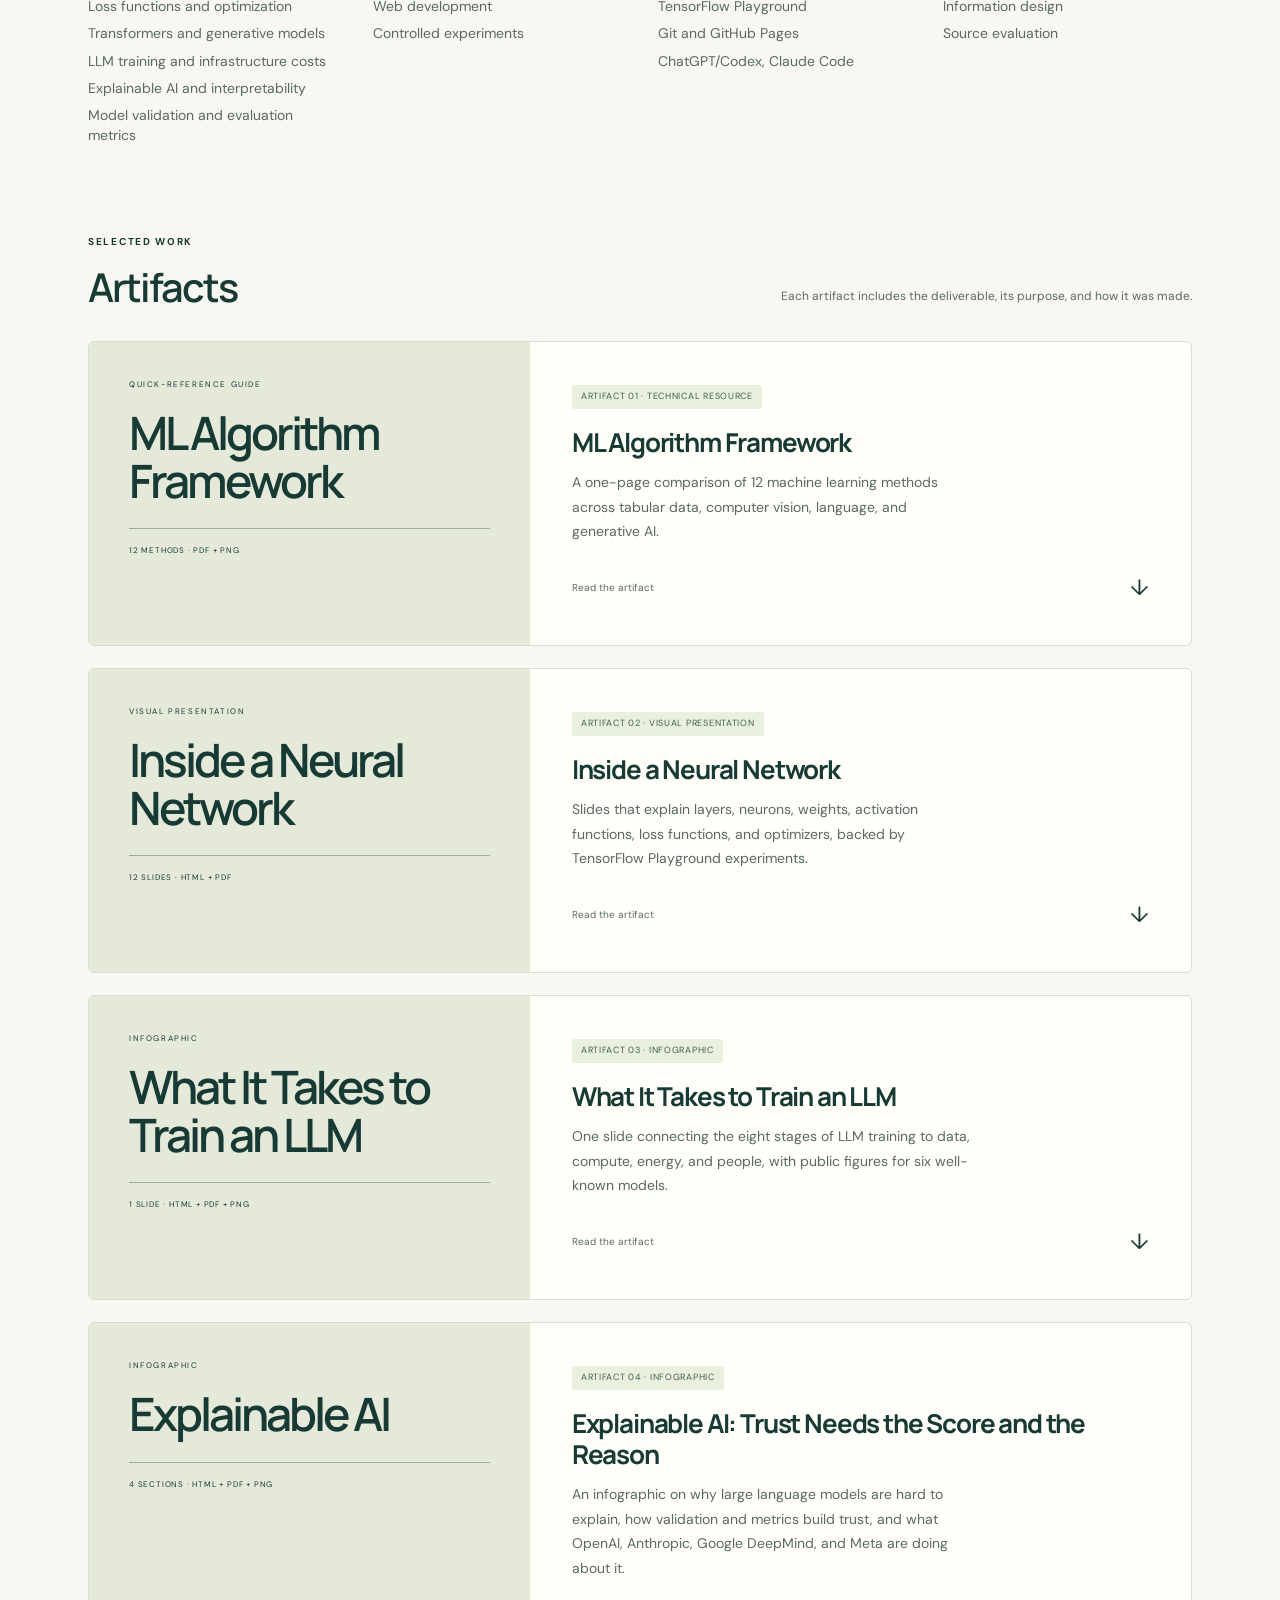
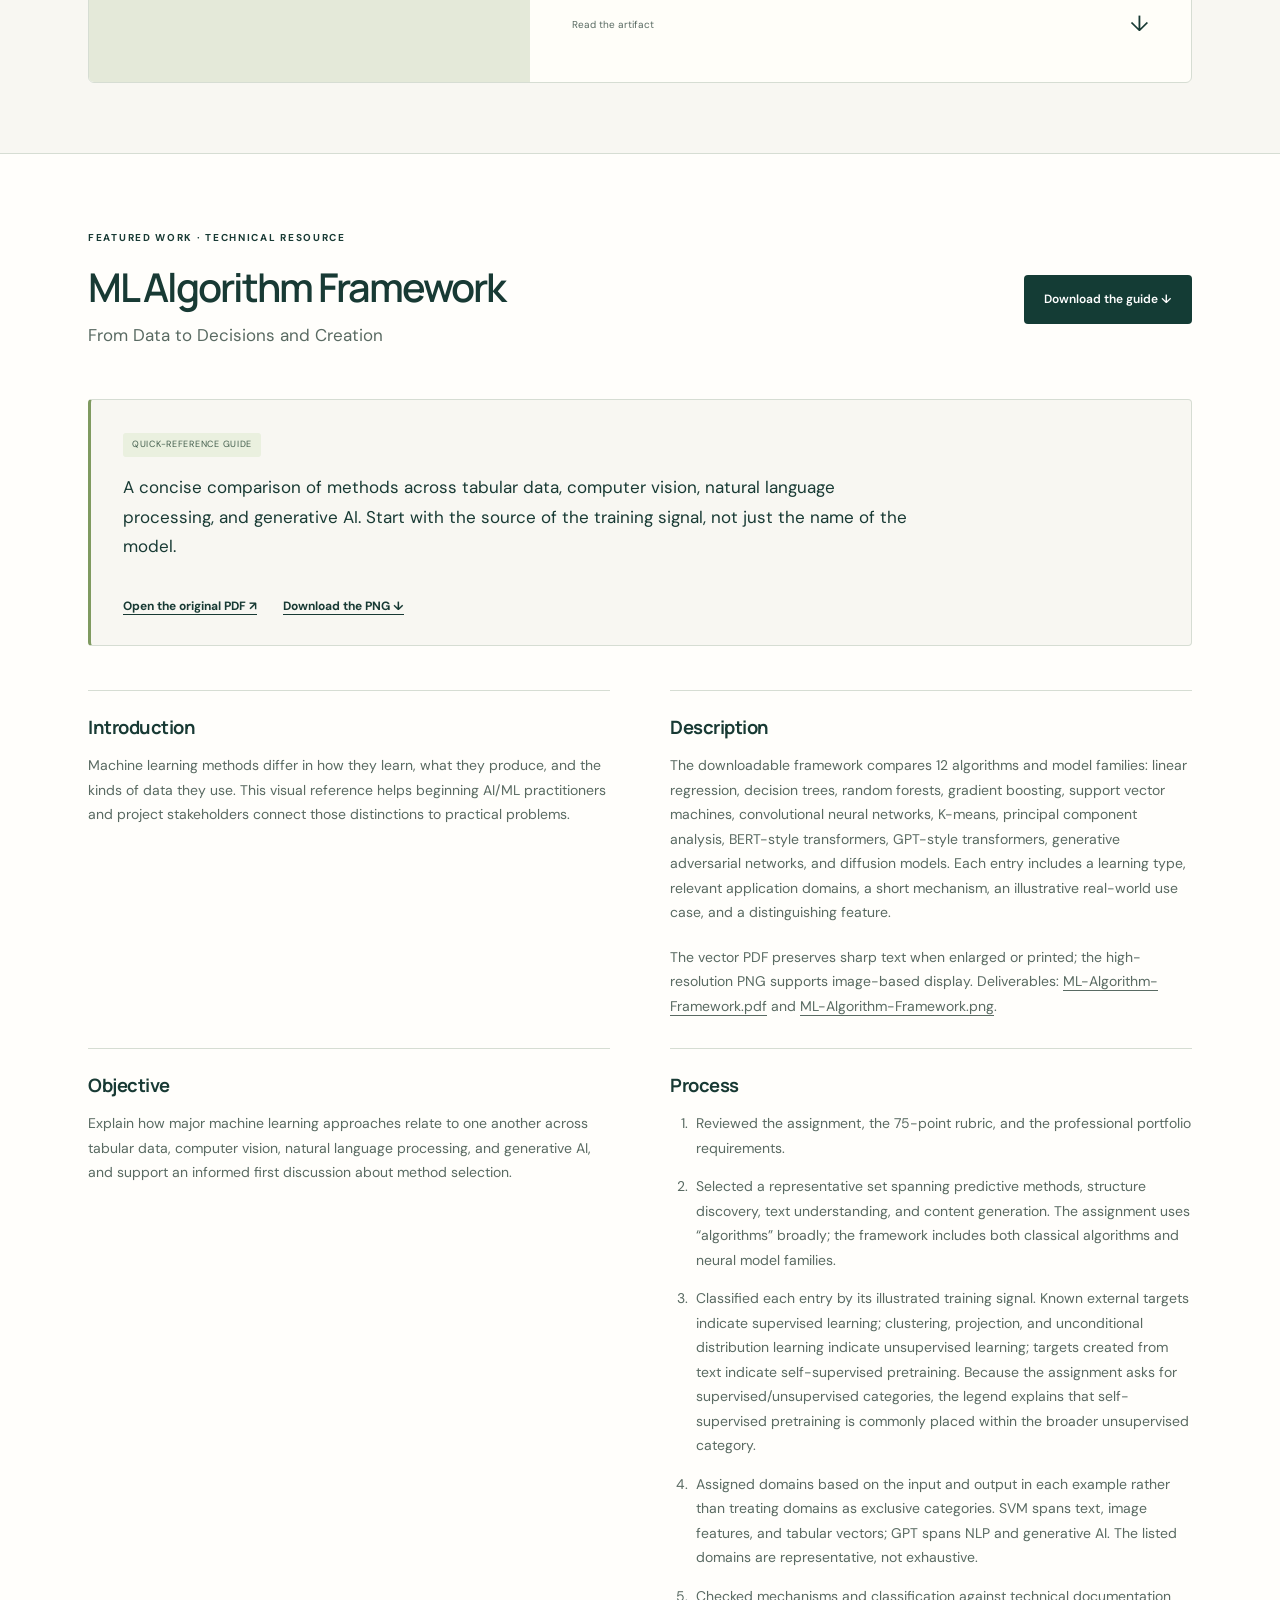
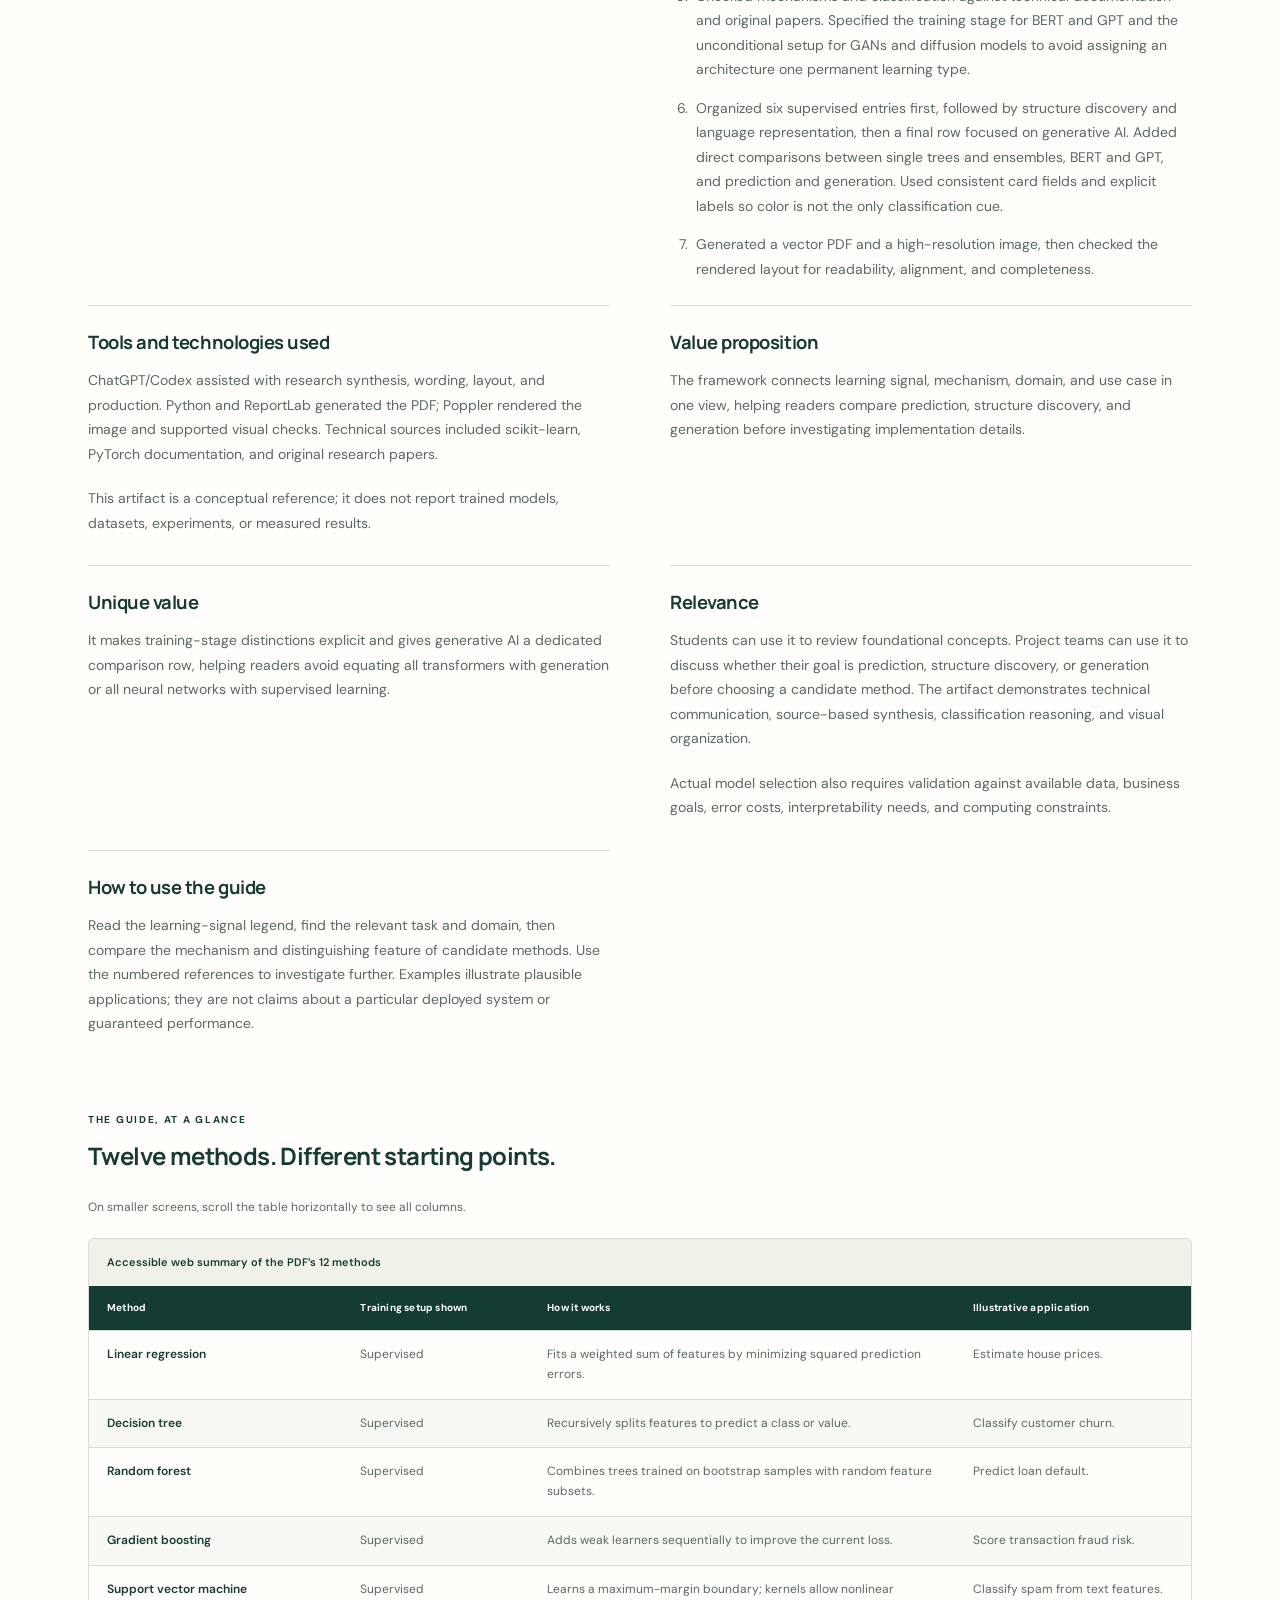
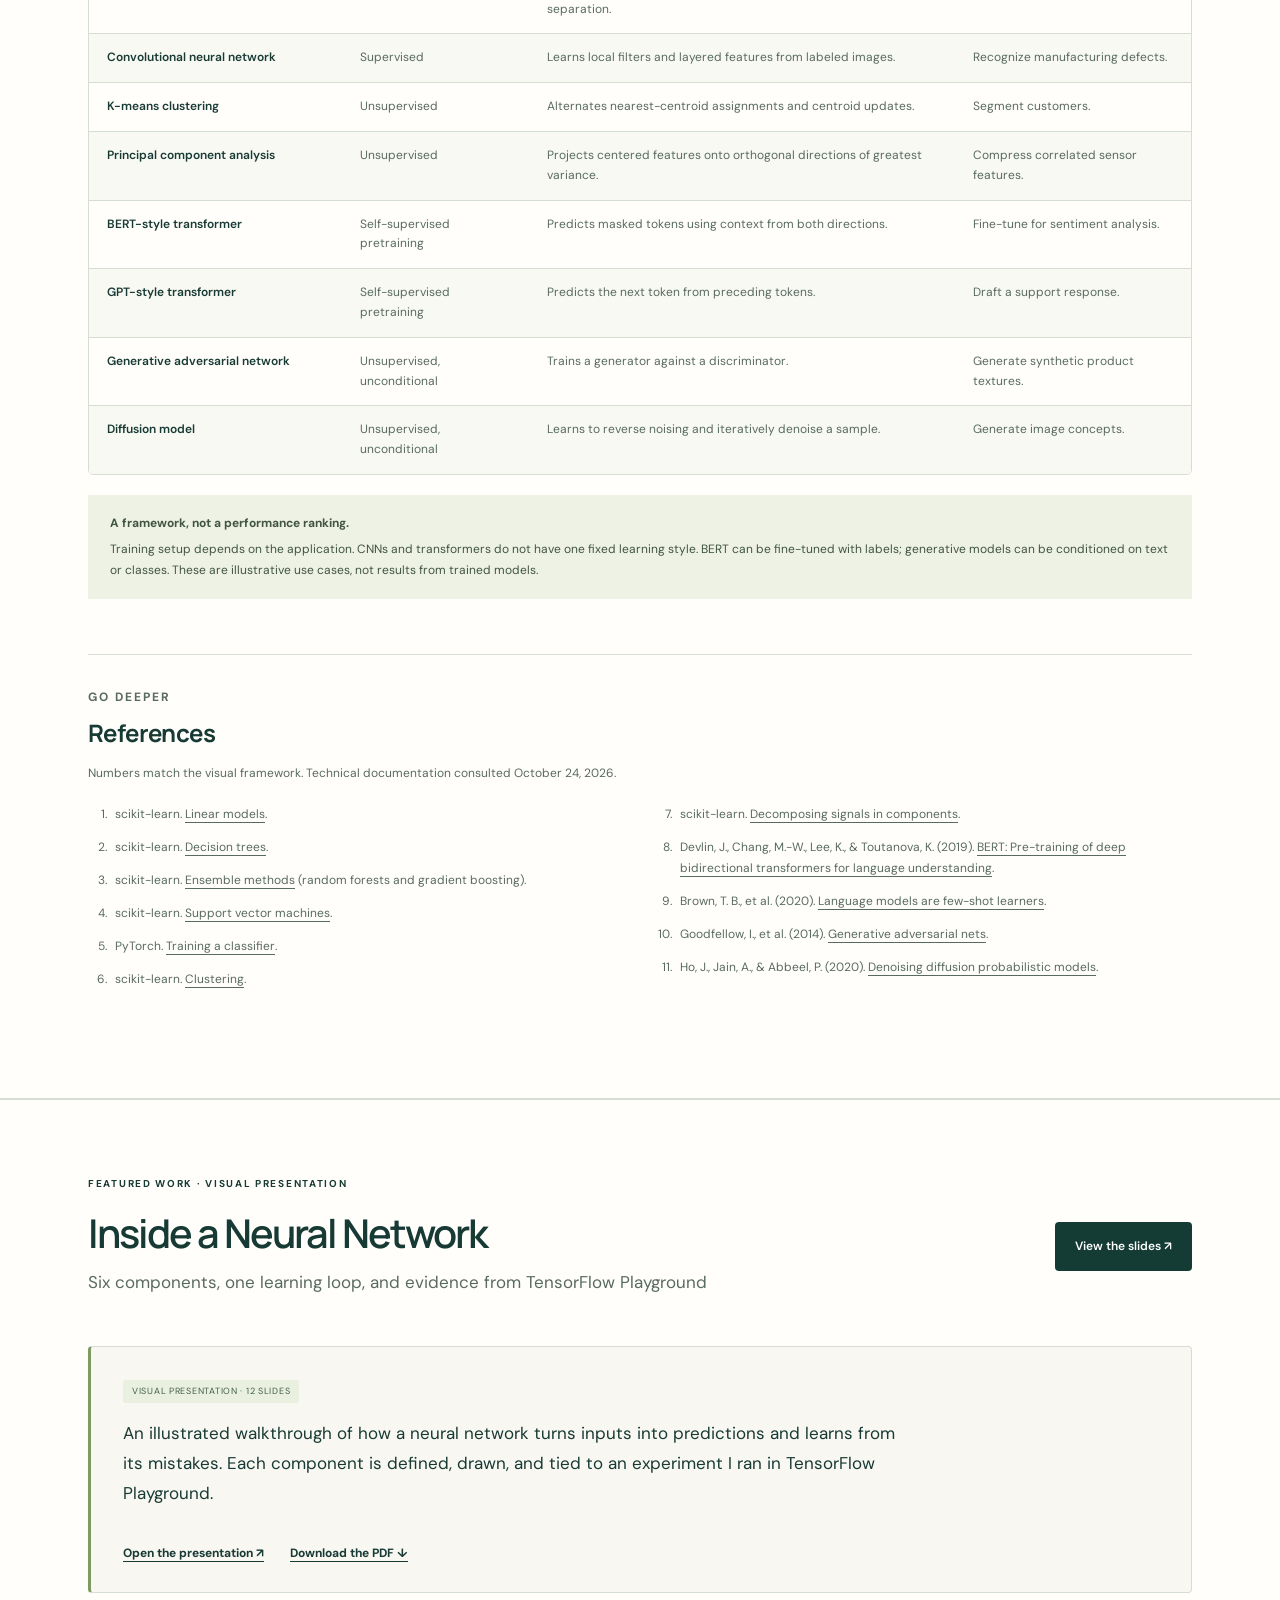
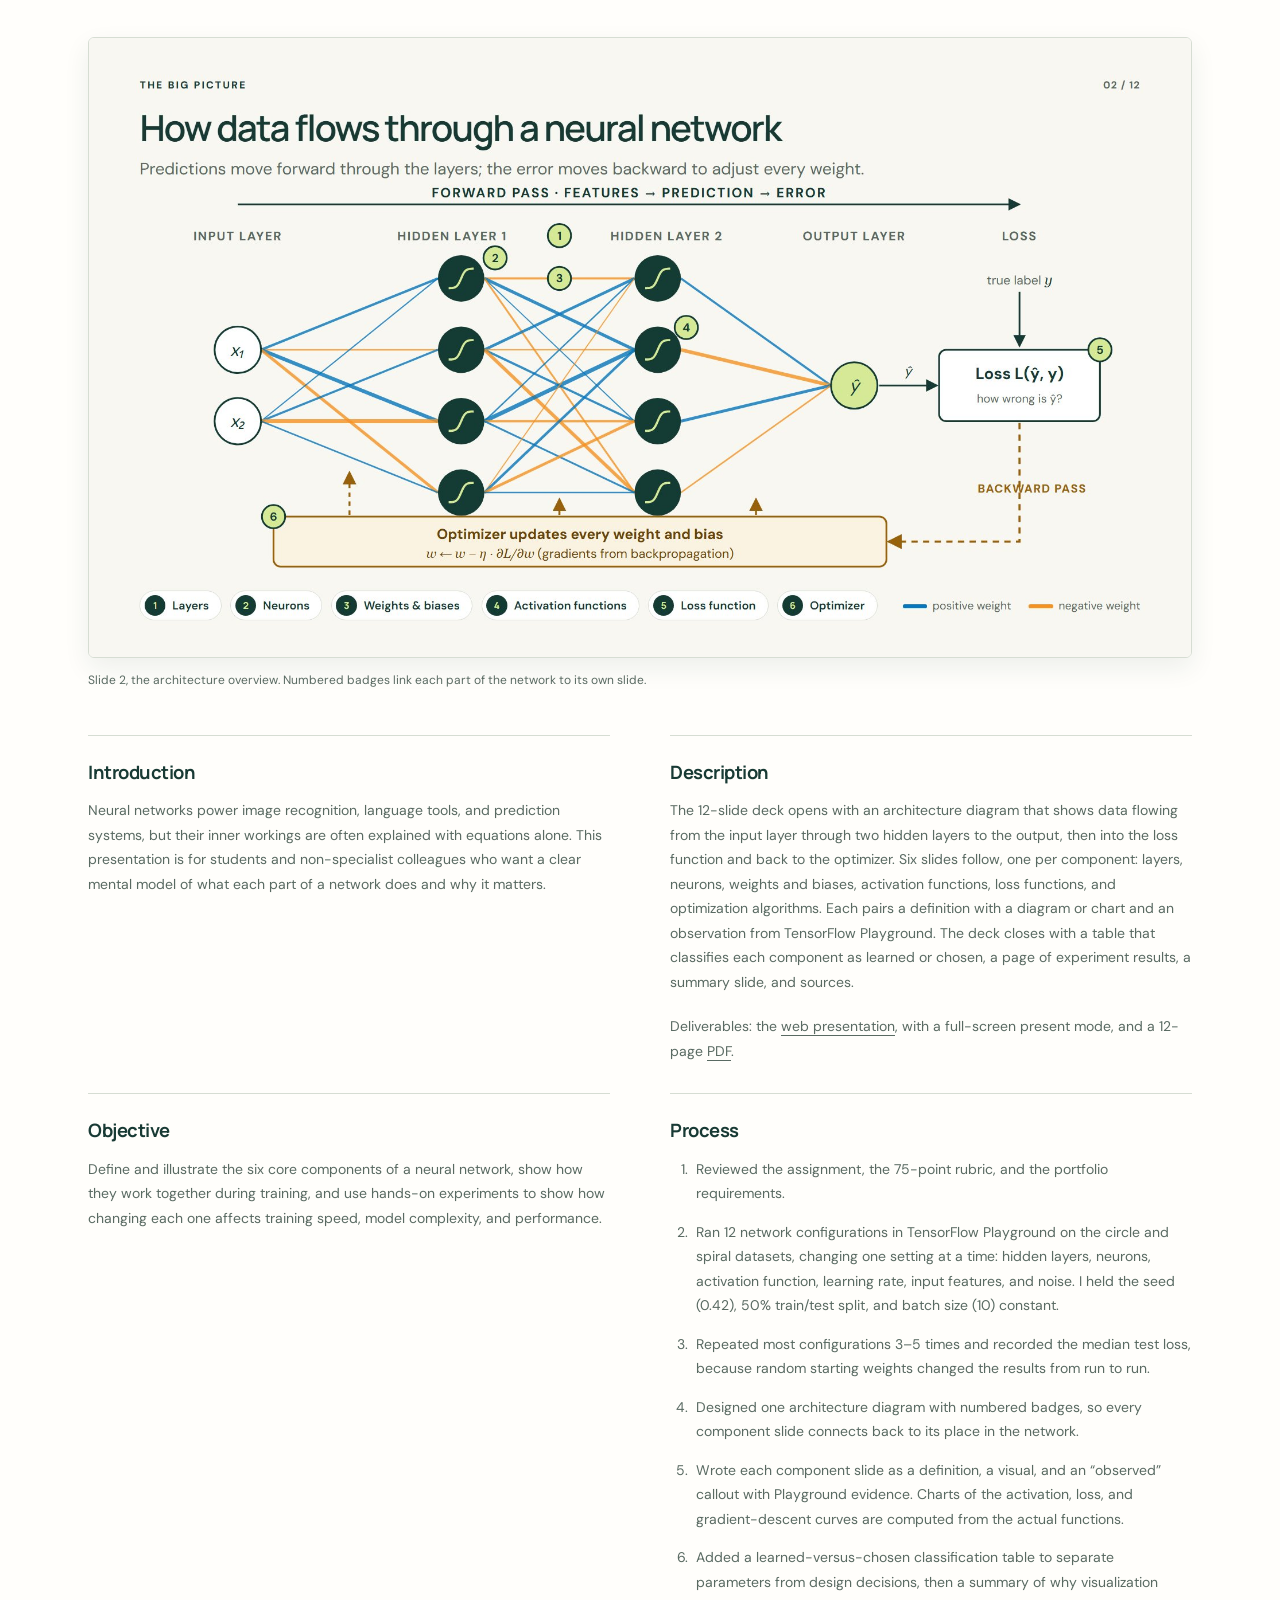
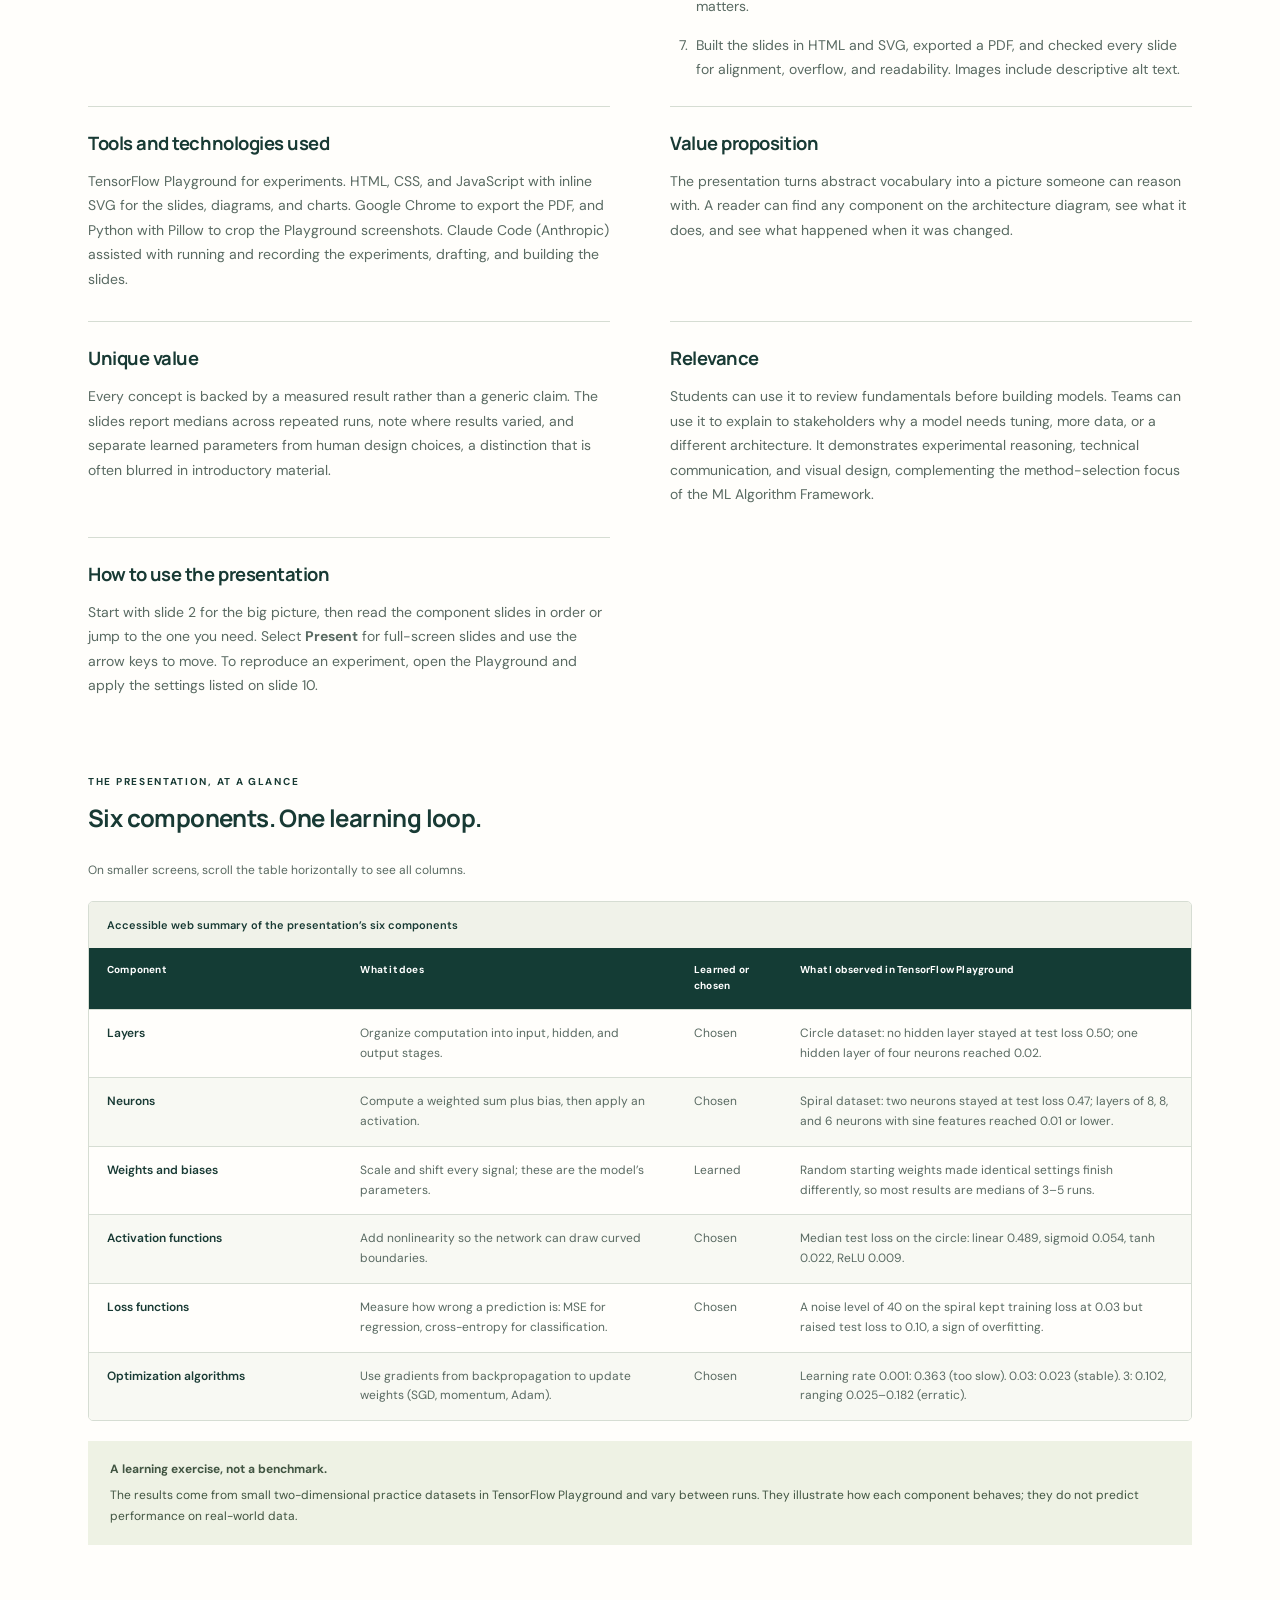
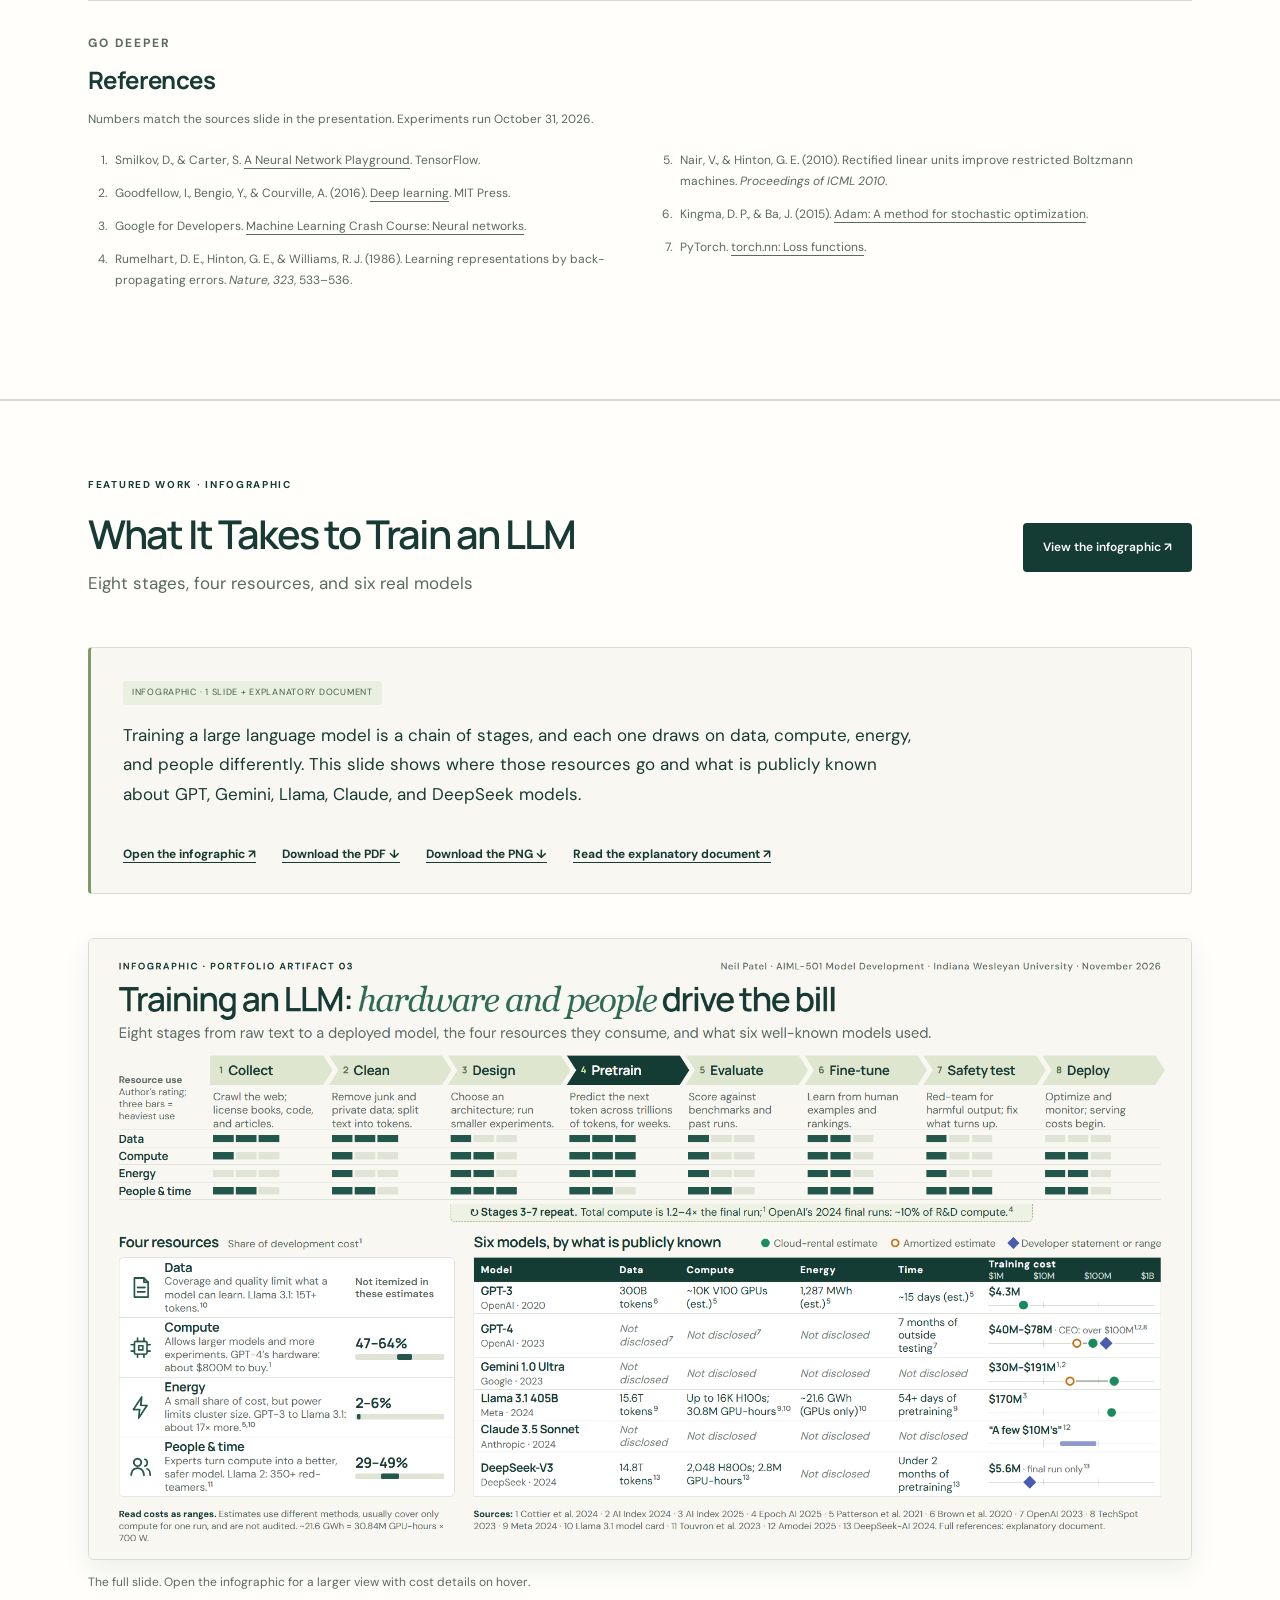
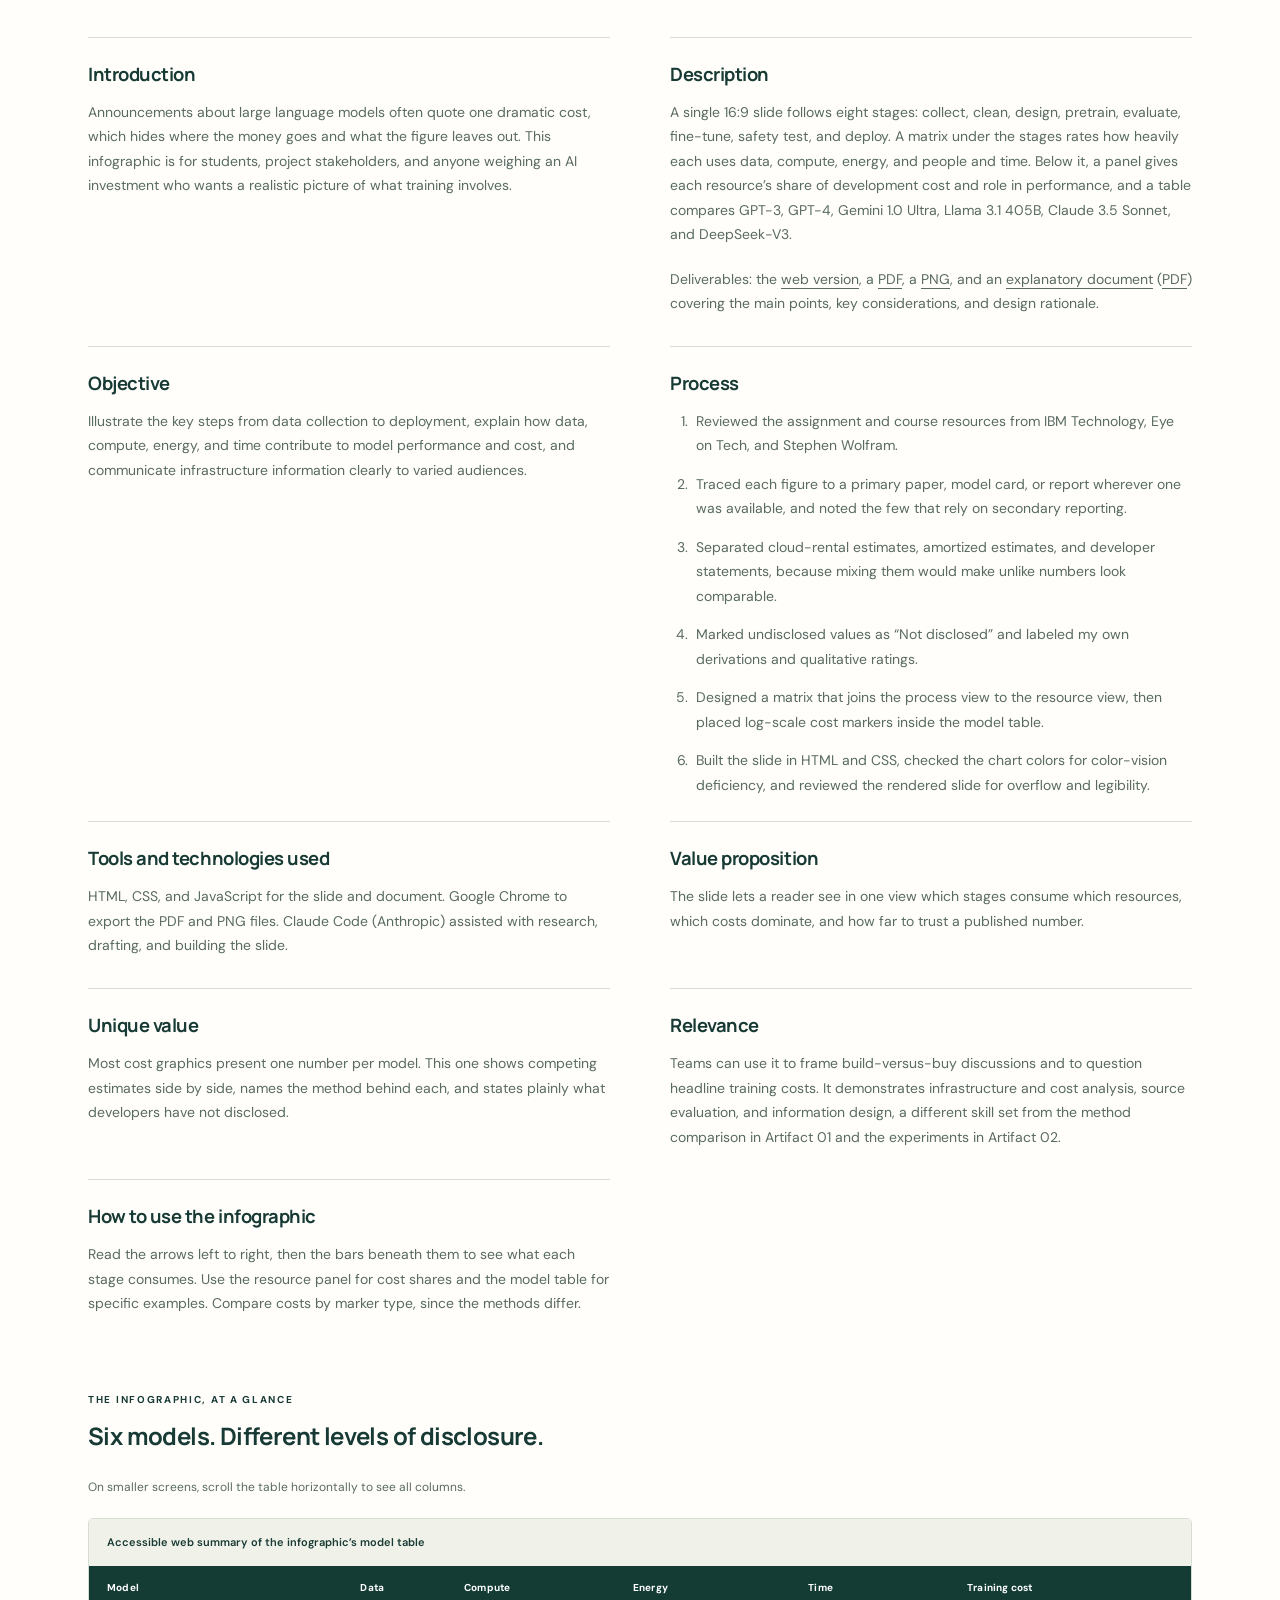
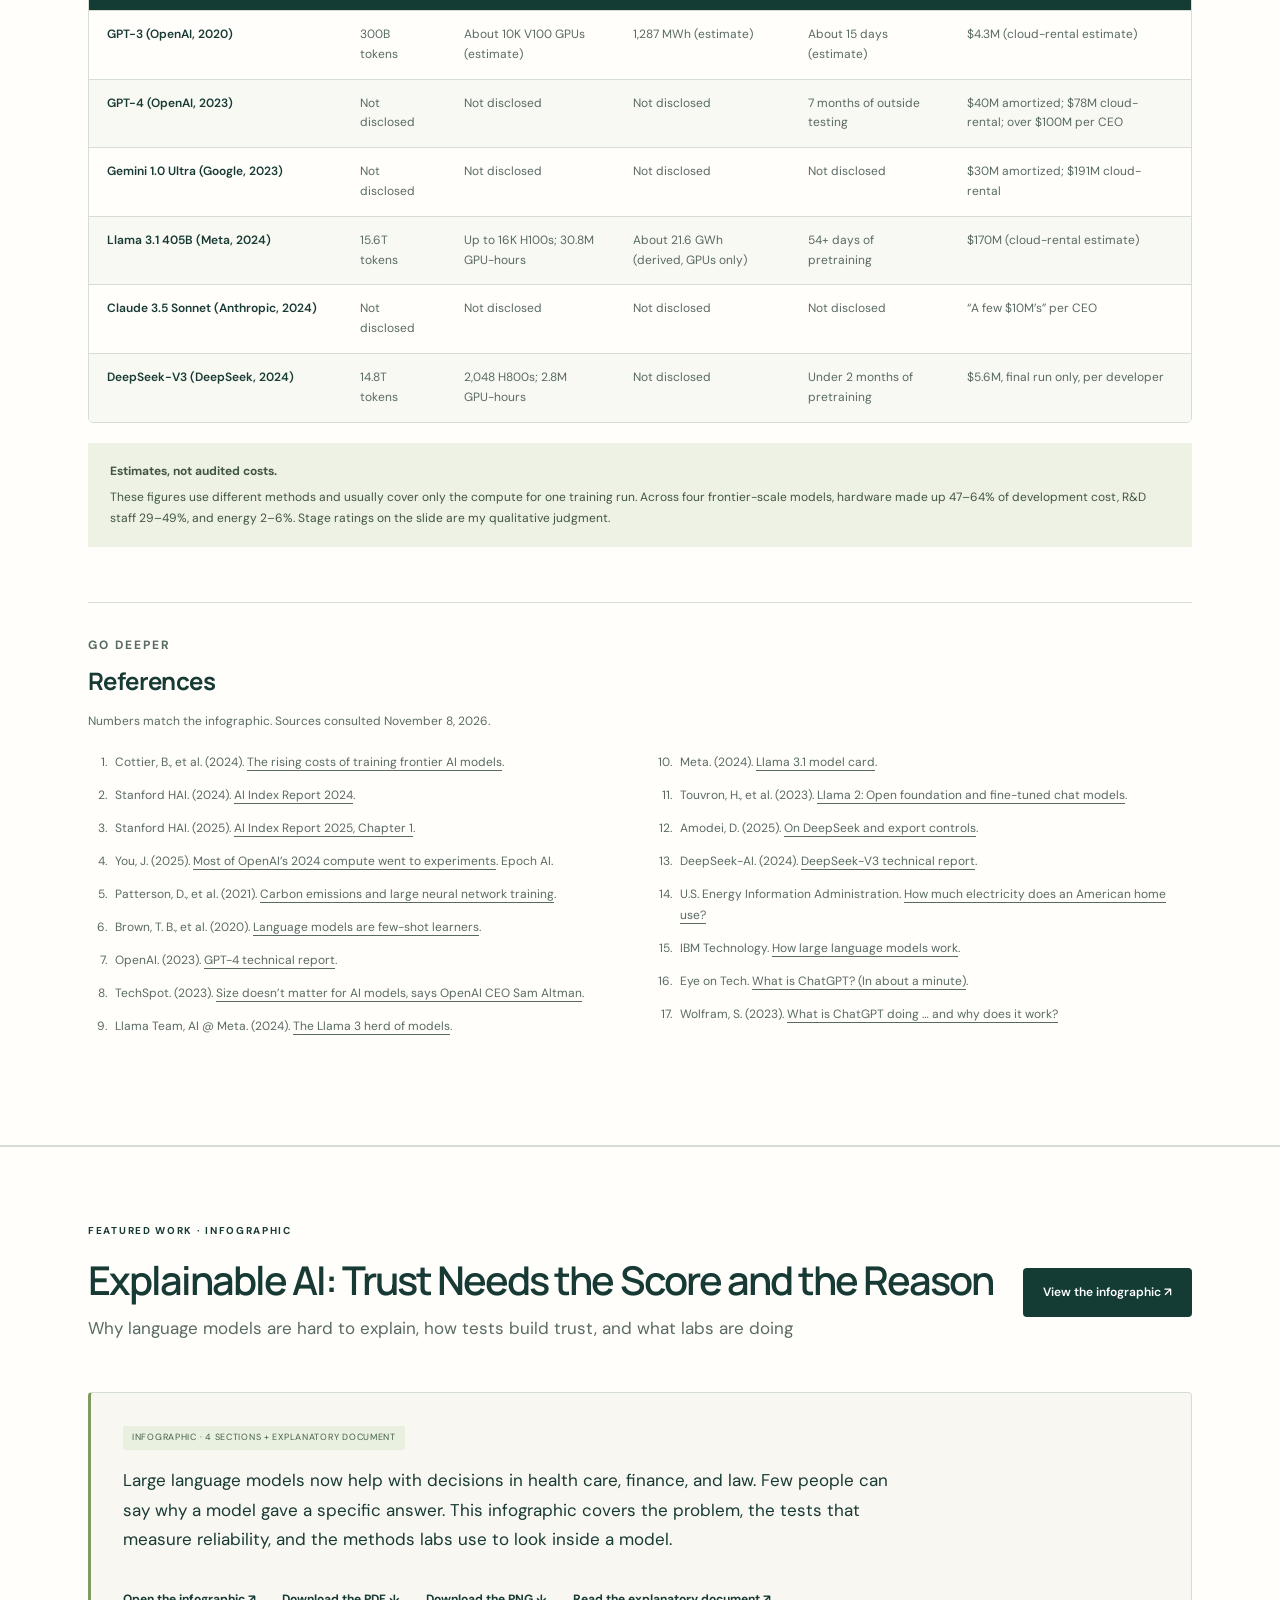
==== commit 660cbb75: "Week 4 Artifact: explainable AI infographic Add a one-page infographic on explainable AI for large l" ====
--- a/index.html
+++ b/index.html
@@ -46,7 +46,7 @@
 <section class="section-wrap skills-section" id="skills" aria-labelledby="skills-title">
 <div class="section-heading"><div><p class="eyebrow">What I work with</p><h2 id="skills-title">Skills</h2></div><p>Each one is demonstrated in my professional role or the artifacts below.</p></div>
 <div class="skills-grid">
-<section><h3>Machine learning</h3><ul><li>Supervised and unsupervised learning</li><li>Neural network components</li><li>Loss functions and optimization</li><li>Transformers and generative models</li><li>LLM training and infrastructure costs</li></ul></section>
+<section><h3>Machine learning</h3><ul><li>Supervised and unsupervised learning</li><li>Neural network components</li><li>Loss functions and optimization</li><li>Transformers and generative models</li><li>LLM training and infrastructure costs</li><li>Explainable AI and interpretability</li><li>Model validation and evaluation metrics</li></ul></section>
 <section><h3>Engineering</h3><ul><li>Software engineering</li><li>Robotics applications</li><li>Web development</li><li>Controlled experiments</li></ul></section>
 <section><h3>Technologies</h3><ul><li>Python, ReportLab, Pillow</li><li>HTML, CSS, JavaScript, SVG</li><li>TensorFlow Playground</li><li>Git and GitHub Pages</li><li>ChatGPT/Codex, Claude Code</li></ul></section>
 <section><h3>Communication</h3><ul><li>Technical writing</li><li>Data visualization</li><li>Information design</li><li>Source evaluation</li></ul></section>
@@ -59,6 +59,7 @@
 <a class="artifact-card" href="#artifact"><div class="card-art"><span class="mini-label">QUICK-REFERENCE GUIDE</span><strong>ML Algorithm Framework</strong><span class="mini-rule"></span><span class="mini-footer">12 METHODS · PDF + PNG</span></div><div class="card-copy"><span class="tag">Artifact 01 · Technical resource</span><h3>ML Algorithm Framework</h3><p>A one-page comparison of 12 machine learning methods across tabular data, computer vision, language, and generative AI.</p><div class="card-meta"><span>Read the artifact</span><span class="card-arrow" aria-hidden="true">↓</span></div></div></a>
 <a class="artifact-card" href="#nn-artifact"><div class="card-art"><span class="mini-label">VISUAL PRESENTATION</span><strong>Inside a Neural Network</strong><span class="mini-rule"></span><span class="mini-footer">12 SLIDES · HTML + PDF</span></div><div class="card-copy"><span class="tag">Artifact 02 · Visual presentation</span><h3>Inside a Neural Network</h3><p>Slides that explain layers, neurons, weights, activation functions, loss functions, and optimizers, backed by TensorFlow Playground experiments.</p><div class="card-meta"><span>Read the artifact</span><span class="card-arrow" aria-hidden="true">↓</span></div></div></a>
 <a class="artifact-card" href="#llm-artifact"><div class="card-art"><span class="mini-label">INFOGRAPHIC</span><strong>What It Takes to Train an LLM</strong><span class="mini-rule"></span><span class="mini-footer">1 SLIDE · HTML + PDF + PNG</span></div><div class="card-copy"><span class="tag">Artifact 03 · Infographic</span><h3>What It Takes to Train an LLM</h3><p>One slide connecting the eight stages of LLM training to data, compute, energy, and people, with public figures for six well-known models.</p><div class="card-meta"><span>Read the artifact</span><span class="card-arrow" aria-hidden="true">↓</span></div></div></a>
+<a class="artifact-card" href="#xai-artifact"><div class="card-art"><span class="mini-label">INFOGRAPHIC</span><strong>Explainable AI</strong><span class="mini-rule"></span><span class="mini-footer">4 SECTIONS · HTML + PDF + PNG</span></div><div class="card-copy"><span class="tag">Artifact 04 · Infographic</span><h3>Explainable AI: Trust Needs the Score and the Reason</h3><p>An infographic on why large language models are hard to explain, how validation and metrics build trust, and what OpenAI, Anthropic, Google DeepMind, and Meta are doing about it.</p><div class="card-meta"><span>Read the artifact</span><span class="card-arrow" aria-hidden="true">↓</span></div></div></a>
 </div>
 </section>
 
@@ -252,6 +253,83 @@
 </section>
 </div>
 </article>
+<article class="artifact-section" id="xai-artifact" aria-labelledby="xai-title">
+<div class="section-wrap">
+<div class="artifact-heading"><div><p class="eyebrow">Featured work · Infographic</p><h2 id="xai-title">Explainable AI: Trust Needs the Score and the Reason</h2><p class="artifact-subtitle">Why language models are hard to explain, how tests build trust, and what labs are doing</p></div><a class="button primary" href="xai-explainability.html">View the infographic ↗</a></div>
+<div class="artifact-intro"><span class="tag">Infographic · 4 sections + explanatory document</span><p>Large language models now help with decisions in health care, finance, and law. Few people can say why a model gave a specific answer. This infographic covers the problem, the tests that measure reliability, and the methods labs use to look inside a model.</p><div class="actions"><a class="text-link" href="xai-explainability.html">Open the infographic ↗</a><a class="text-link" href="XAI-Explainability.pdf" download>Download the PDF ↓</a><a class="text-link" href="XAI-Explainability.png" download>Download the PNG ↓</a><a class="text-link" href="xai-explanation.html">Read the explanatory document ↗</a></div></div>
+<figure class="deck-preview"><a href="xai-explainability.html"><img src="xai-assets/xai-preview.png" width="2400" height="1350" loading="lazy" alt="Top of the infographic. A dark green header reads Explainable AI: trust needs the score and the reason. A diagram on the right shows a prompt entering a dark LLM box and an answer coming out. A dashed label above the box reads Explainability shows why it answered. A dashed label below the answer reads Validation and metrics show what it does. Below the header, the first section begins with a definition of explainable AI and cards for health care and finance."></a><figcaption>The top of the infographic. Open it for all four sections.</figcaption></figure>
+<div class="details-grid">
+<section><h3>Introduction</h3><p>Explainable AI asks one thing of a model: show the reason behind the answer. This infographic is for managers, students, and anyone who uses AI output at work. It needs no technical background.</p></section>
+<section><h3>Description</h3><p>A single-page infographic in four sections. The first defines XAI, lists NIST’s four principles, and shows four real cases from health care, finance, law, and regulation. The second presents six obstacles, each with one hard number. The third walks through five validation steps and six metrics. A 100-square grid shows why accuracy alone misleads. The fourth compares recent work at OpenAI, Anthropic, Google DeepMind, and Meta. It then lists seven techniques with what each shows and where each falls short.</p><p>Deliverables: the <a href="xai-explainability.html">web version</a>, a <a href="XAI-Explainability.pdf" download>PDF</a>, a <a href="XAI-Explainability.png" download>PNG</a>, and an <a href="xai-explanation.html">explanatory document</a> (<a href="XAI-Explanation.pdf" download>PDF</a>) with a two-paragraph summary, key considerations, and 27 references.</p></section>
+<section><h3>Objective</h3><p>Explain the main obstacles to interpreting generative AI output. Show how validation and performance metrics measure reliability. Present current industry techniques to a non-technical audience.</p></section>
+<section><h3>Process</h3><ol>
+<li>Reviewed the assignment, the rubric, and the portfolio requirements.</li>
+<li>Collected sources on XAI principles, LLM interpretability, evaluation benchmarks, and regulation. Primary papers, lab research posts, court records, and government documents came first.</li>
+<li>Checked each figure against its source. I dropped one claim that only secondary sources supported.</li>
+<li>Picked one concrete number for each challenge, so a reader sees evidence instead of adjectives.</li>
+<li>Designed four color-coded sections in the assignment’s order. A header diagram frames the score and the reason.</li>
+<li>Built the page in HTML, CSS, and SVG. Exported the PDF and PNG with headless Chrome. Checked the layout at desktop and phone widths.</li>
+</ol></section>
+<section><h3>Tools and technologies used</h3><p>HTML, CSS, JavaScript, and inline SVG for the infographic and document. Google Chrome in headless mode to export the PDF and PNG files. Claude Code (Anthropic) assisted with research, fact checks, drafting, and building the page.</p></section>
+<section><h3>Value proposition</h3><p>The infographic gives a reader a short checklist for any AI system: how often it is right, why it answered, and who checked the reasons.</p></section>
+<section><h3>Unique value</h3><p>Most XAI explainers stop at definitions. This one pairs each technique with its known limit and backs each challenge with a measured result. It treats metrics and explanations as two halves of one trust problem.</p></section>
+<section><h3>Relevance</h3><p>Teams can use it to plan an AI review, brief stakeholders, or question a vendor’s claims. It demonstrates AI evaluation, research synthesis, and information design. That skill set differs from the method comparison in Artifact 01, the experiments in Artifact 02, and the cost analysis in Artifact 03.</p></section>
+<section><h3>How to use the infographic</h3><p>Read from top to bottom. The header gives the main idea in one diagram. Each card leads with a number, then explains it. Use the technique table at the end as a reference. Follow the source numbers to the full list in the explanatory document.</p></section>
+</div>
+<section class="methods-section" aria-labelledby="xai-glance-title">
+<div class="section-heading"><div><p class="eyebrow">The infographic, at a glance</p><h3 id="xai-glance-title">Seven techniques. Each with a known limit.</h3></div></div>
+<p class="table-instruction">On smaller screens, scroll the table horizontally to see all columns.</p>
+<div class="table-scroll" role="region" aria-label="Explainability techniques summary, horizontally scrollable" tabindex="0">
+<table>
+<caption>Accessible web summary of the infographic’s technique table</caption>
+<thead><tr><th scope="col">Technique</th><th scope="col">What it shows</th><th scope="col">Example</th><th scope="col">Watch out for</th></tr></thead>
+<tbody>
+<tr><th scope="row">Attention maps</th><td>Which input words the model weighed most.</td><td>Google’s Learning Interpretability Tool</td><td>Attention weights often disagree with other importance tests.</td></tr>
+<tr><th scope="row">Probing</th><td>Whether a concept, such as sentiment, is stored inside the network.</td><td>Small test classifiers trained on model layers</td><td>A probe finds a signal. It does not prove the model uses it.</td></tr>
+<tr><th scope="row">Feature dictionaries</th><td>Readable concepts pulled apart from tangled neurons.</td><td>34 million features in Claude 3 Sonnet. 16 million in GPT-4. Gemma Scope for Gemma 2.</td><td>Many features stay hard to name. Coverage is partial.</td></tr>
+<tr><th scope="row">Circuit tracing</th><td>The chain of features behind one specific answer.</td><td>Claude 3.5 Haiku planning a rhyme in advance</td><td>Even on short prompts, it captures only part of the computation.</td></tr>
+<tr><th scope="row">Chain-of-thought prompting</th><td>Step-by-step reasoning in plain words.</td><td>PaLM’s math score rose from 17.9% to 56.9%.</td><td>Claude 3.7 Sonnet admitted using a planted hint in 25% of cases.</td></tr>
+<tr><th scope="row">Attribution scores</th><td>How much each input word moved the output.</td><td>Meta’s Captum library</td><td>Different methods give different scores.</td></tr>
+<tr><th scope="row">Model and system cards</th><td>Training data, test results, and known limits.</td><td>Llama 3.1 model card</td><td>Developers choose what to disclose.</td></tr>
+</tbody>
+</table>
+</div>
+<aside class="scope-note"><strong>Snapshots, not rankings.</strong> Each figure describes the models tested in its study, from 2019 to 2025. The accuracy-trap grid is an illustration, not real data. Interpretability methods explain part of a model, not all of it.</aside>
+</section>
+<section class="references" aria-labelledby="xai-references-title">
+<p class="eyebrow">Go deeper</p><h3 id="xai-references-title">References</h3><p>Numbers match the infographic. Sources checked November 14, 2026.</p>
+<ol>
+<li>Phillips, P. J., et al. (2021). <a href="https://doi.org/10.6028/NIST.IR.8312">Four principles of explainable artificial intelligence</a> (NIST IR 8312).</li>
+<li>Obermeyer, Z., et al. (2019). <a href="https://doi.org/10.1126/science.aax2342">Dissecting racial bias in an algorithm used to manage the health of populations</a>. <i>Science</i>.</li>
+<li>Consumer Financial Protection Bureau. (2022). <a href="https://www.consumerfinance.gov/compliance/circulars/circular-2022-03-adverse-action-notification-requirements-in-connection-with-credit-decisions-based-on-complex-algorithms/">Circular 2022-03</a>.</li>
+<li><i>Mata v. Avianca, Inc.</i> (S.D.N.Y. 2023). Summary: <a href="https://www.americanbar.org/groups/litigation/resources/litigation-news/2023/use-chatgpt-research-bogus-cases-sanctions/">American Bar Association</a>.</li>
+<li>European Union. (2024). <a href="https://eur-lex.europa.eu/eli/reg/2024/1689/oj">Regulation (EU) 2024/1689 (AI Act)</a>.</li>
+<li>Llama Team, AI @ Meta. (2024). <a href="https://arxiv.org/abs/2407.21783">The Llama 3 herd of models</a>.</li>
+<li>Bricken, T., et al. (2023). <a href="https://transformer-circuits.pub/2023/monosemantic-features">Towards monosemanticity</a>.</li>
+<li>Chen, Y., et al. (2025). <a href="https://arxiv.org/abs/2505.05410">Reasoning models don’t always say what they think</a>.</li>
+<li>Kotek, H., Dockum, R., &amp; Sun, D. Q. (2023). <a href="https://arxiv.org/abs/2308.14921">Gender bias and stereotypes in large language models</a>.</li>
+<li>Bommasani, R., et al. (2023). <a href="https://arxiv.org/abs/2310.12941">The Foundation Model Transparency Index</a>.</li>
+<li>Hendrycks, D., et al. (2021). <a href="https://arxiv.org/abs/2009.03300">Measuring massive multitask language understanding</a>.</li>
+<li>Lin, S., Hilton, J., &amp; Evans, O. (2022). <a href="https://arxiv.org/abs/2109.07958">TruthfulQA</a>.</li>
+<li>Liang, P., et al. (2022). <a href="https://arxiv.org/abs/2211.09110">Holistic evaluation of language models</a>.</li>
+<li>DeYoung, J., et al. (2020). <a href="https://arxiv.org/abs/1911.03429">ERASER: A benchmark to evaluate rationalized NLP models</a>.</li>
+<li>Jain, S., &amp; Wallace, B. C. (2019). <a href="https://arxiv.org/abs/1902.10186">Attention is not explanation</a>.</li>
+<li>Wei, J., et al. (2022). <a href="https://arxiv.org/abs/2201.11903">Chain-of-thought prompting elicits reasoning in large language models</a>.</li>
+<li>Bills, S., et al. (2023). <a href="https://openai.com/index/language-models-can-explain-neurons-in-language-models/">Language models can explain neurons in language models</a>. OpenAI.</li>
+<li>Gao, L., et al. (2024). <a href="https://arxiv.org/abs/2406.04093">Scaling and evaluating sparse autoencoders</a>.</li>
+<li>Templeton, A., et al. (2024). <a href="https://transformer-circuits.pub/2024/scaling-monosemanticity/">Scaling monosemanticity</a>.</li>
+<li>Lindsey, J., et al. (2025). <a href="https://transformer-circuits.pub/2025/attribution-graphs/biology.html">On the biology of a large language model</a>.</li>
+<li>Anthropic. (2025). <a href="https://www.anthropic.com/research/open-source-circuit-tracing">Open-sourcing circuit tracing tools</a>.</li>
+<li>Lieberum, T., et al. (2024). <a href="https://arxiv.org/abs/2408.05147">Gemma Scope</a>.</li>
+<li>Tenney, I., et al. (2020). <a href="https://arxiv.org/abs/2008.05122">The Language Interpretability Tool</a>.</li>
+<li>Mitchell, M., et al. (2019). <a href="https://arxiv.org/abs/1810.03993">Model cards for model reporting</a>.</li>
+<li>Miglani, V., et al. (2023). <a href="https://arxiv.org/abs/2312.05491">Using Captum to explain generative language models</a>.</li>
+<li>Korbak, T., et al. (2025). <a href="https://arxiv.org/abs/2507.11473">Chain of thought monitorability</a>.</li>
+<li>Meta. (2024). <a href="https://github.com/meta-llama/llama-models/blob/main/models/llama3_1/MODEL_CARD.md">Llama 3.1 model card</a>.</li>
+</ol>
+</section>
+</div>
+</article>
 <section class="section-wrap closing"><p class="eyebrow">A work in progress, by design</p><h2>Built on curiosity.<br><em>Growing through practice.</em></h2><p>More projects and resources will be added as I continue building and exploring.</p><a class="text-link" href="#home">Back to the beginning ↑</a></section>
 </main>
 <footer class="site-footer"><span>Neil Patel · Professional portfolio</span><span>Software engineering · Robotics · Projects & resources</span></footer>
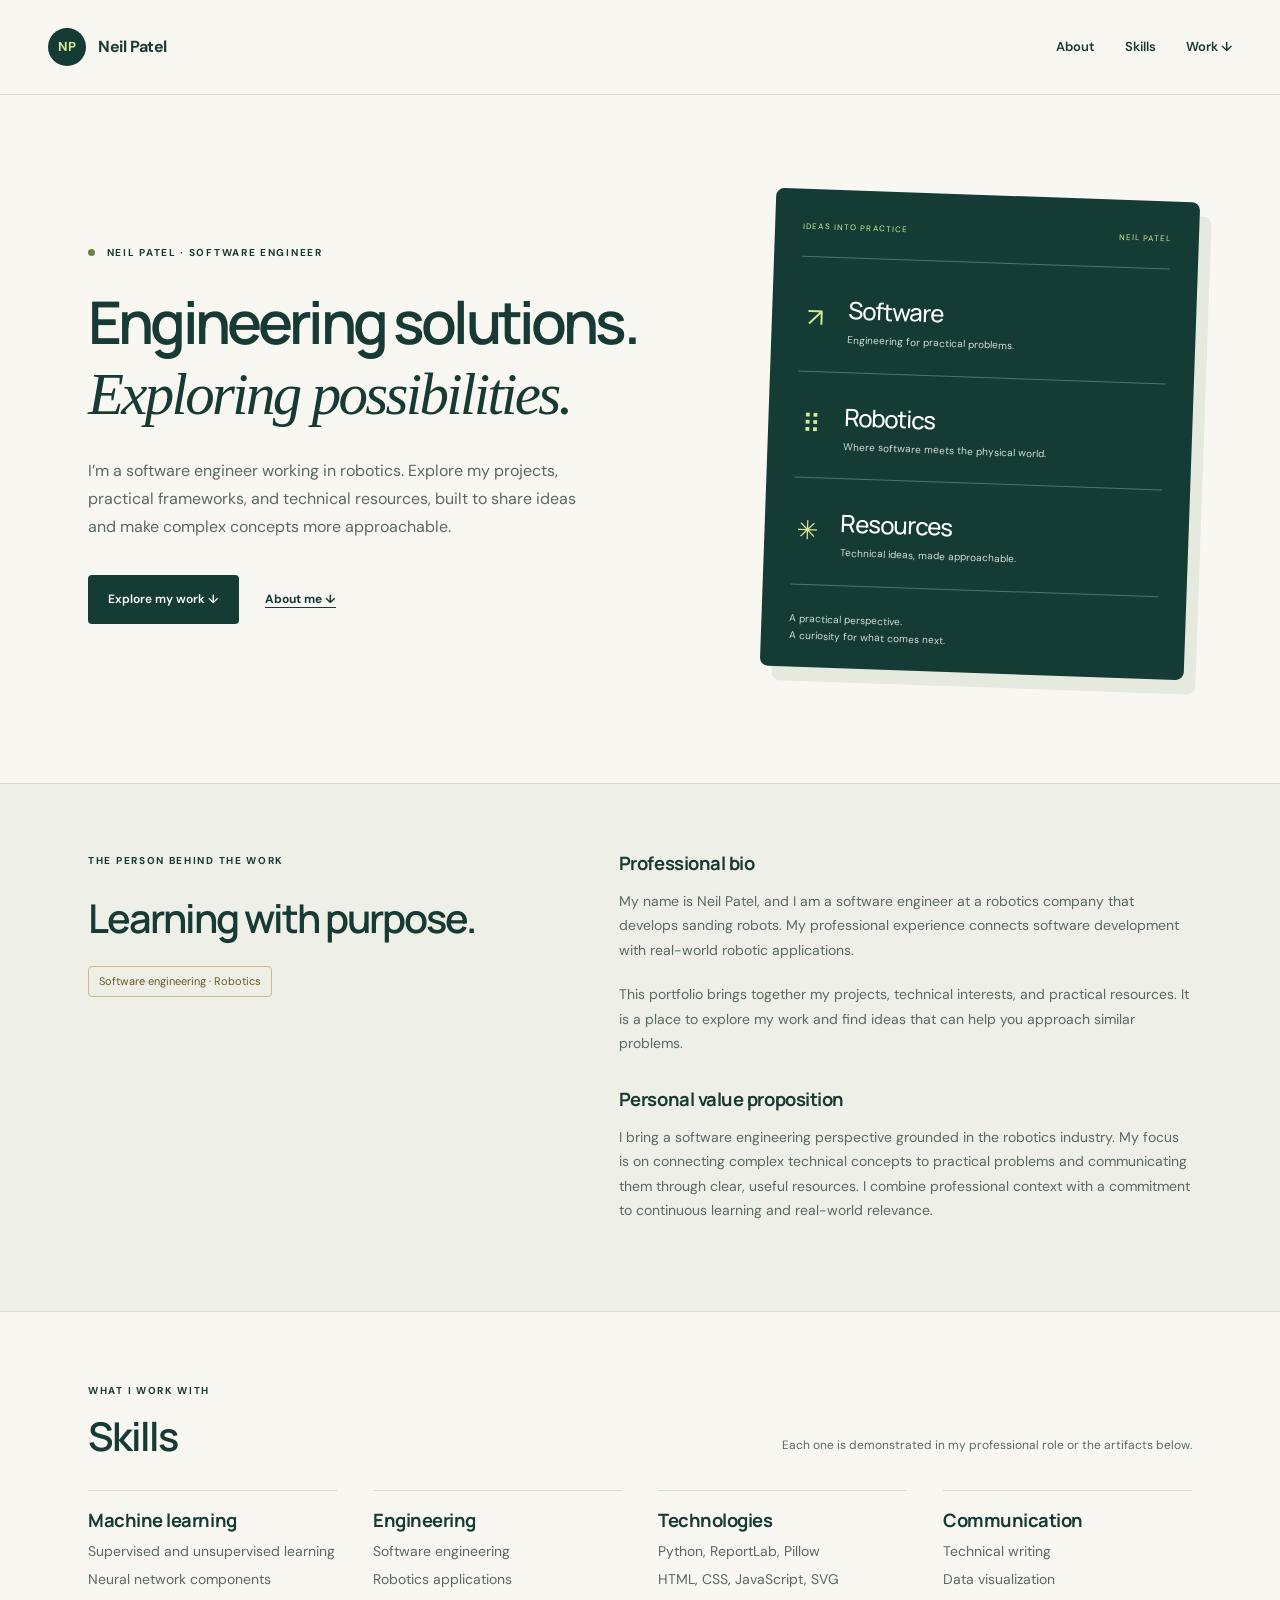
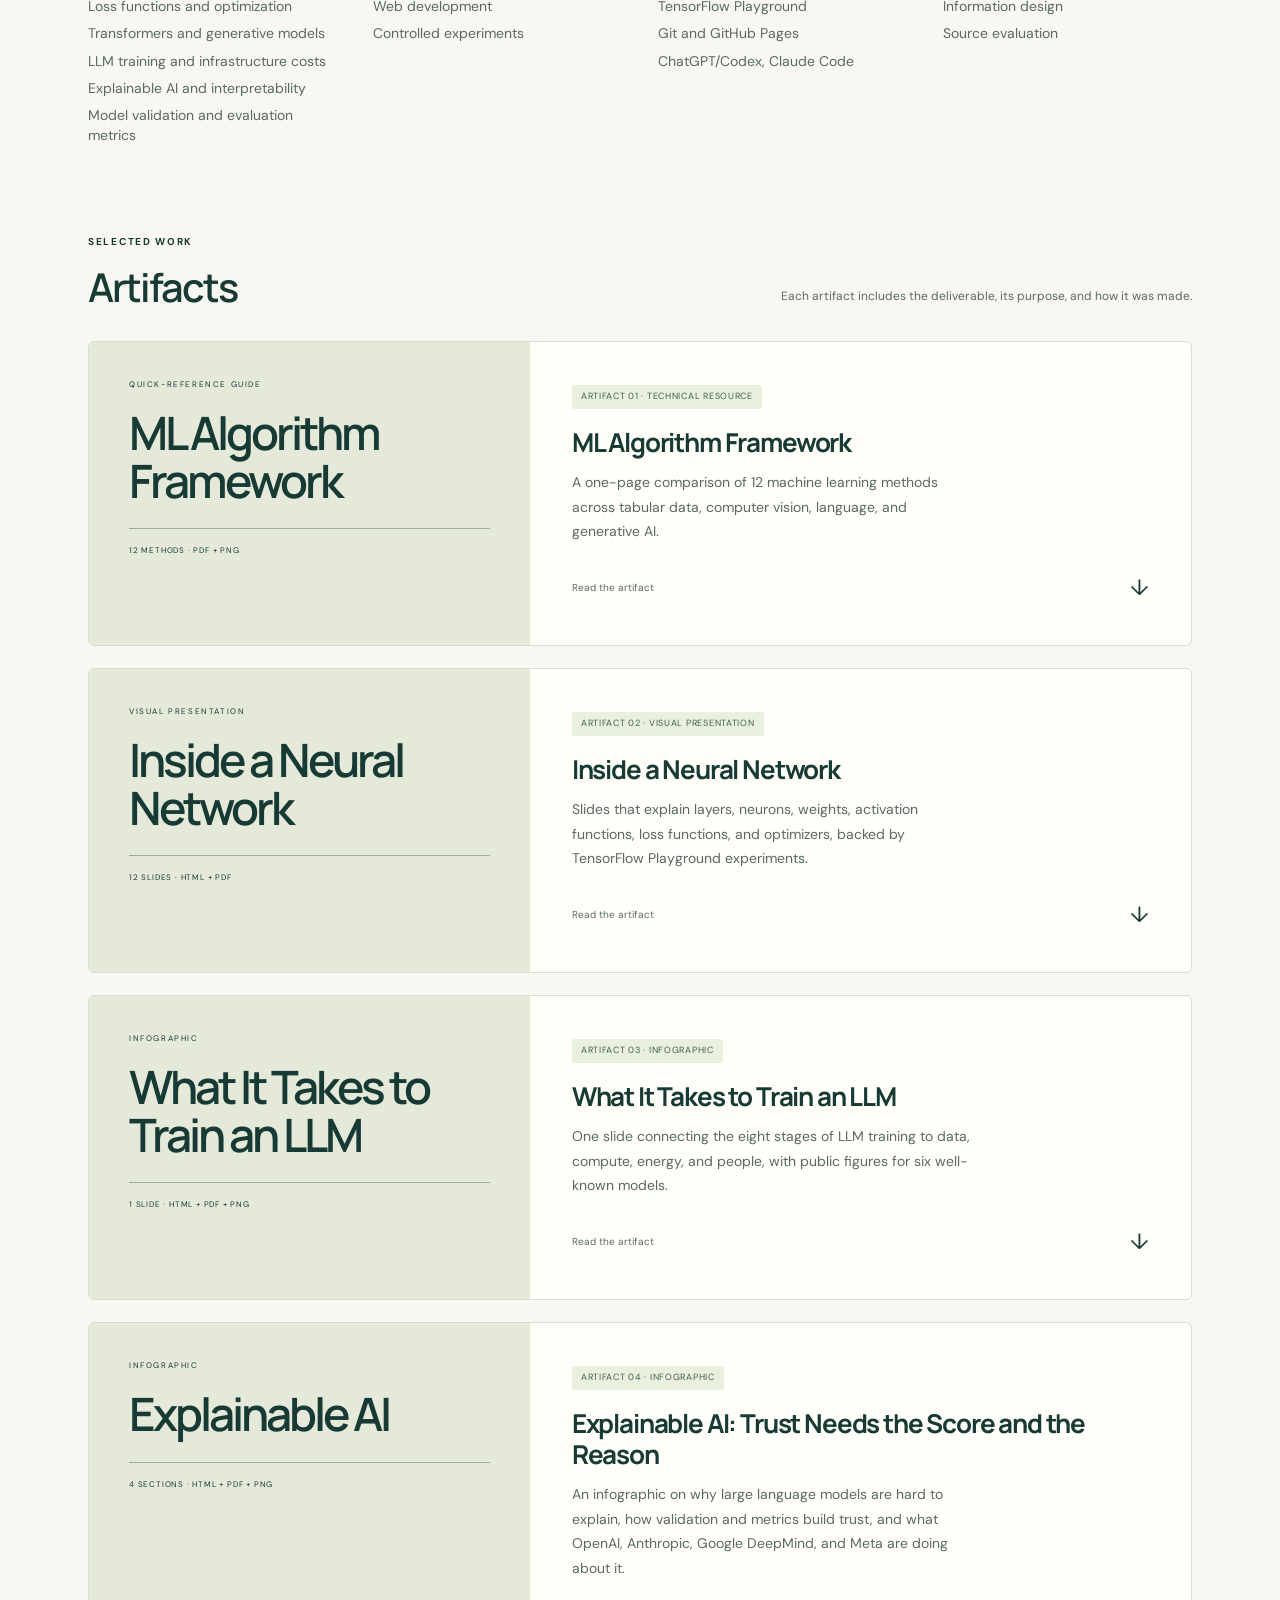
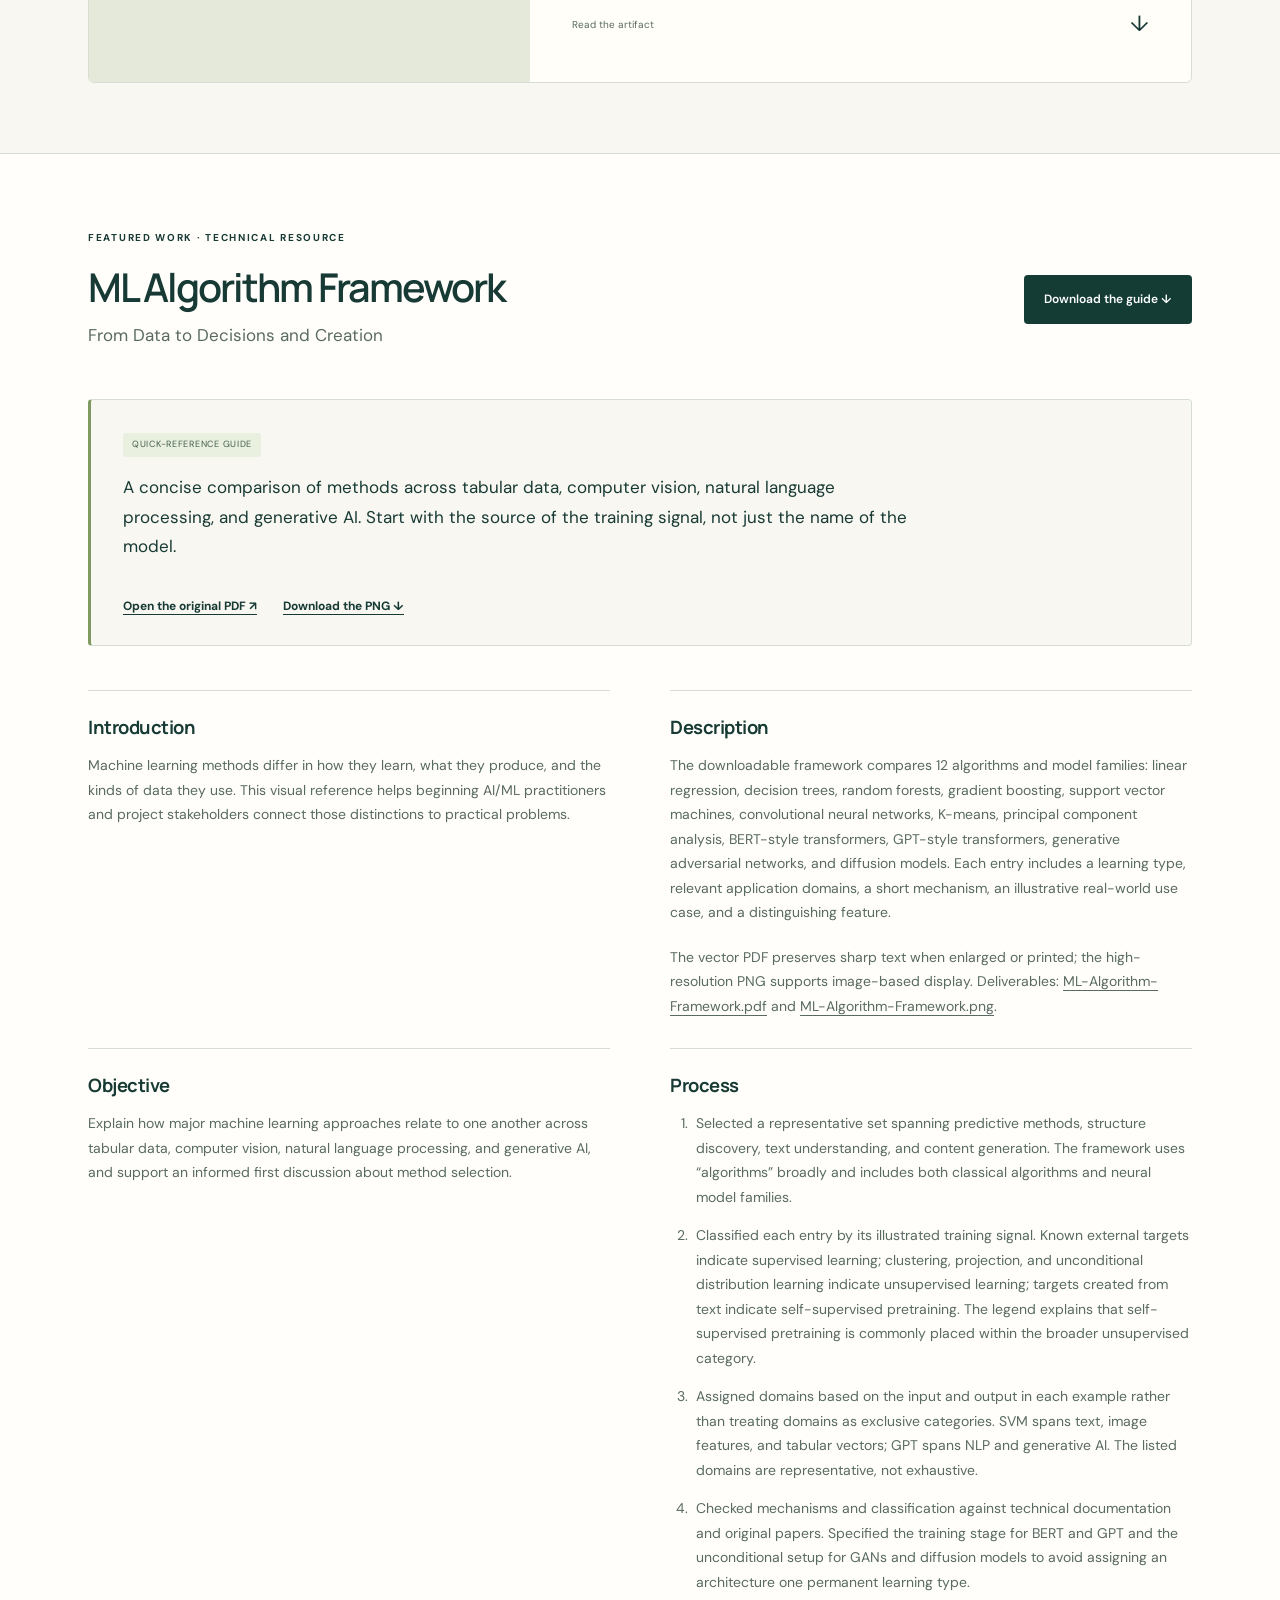
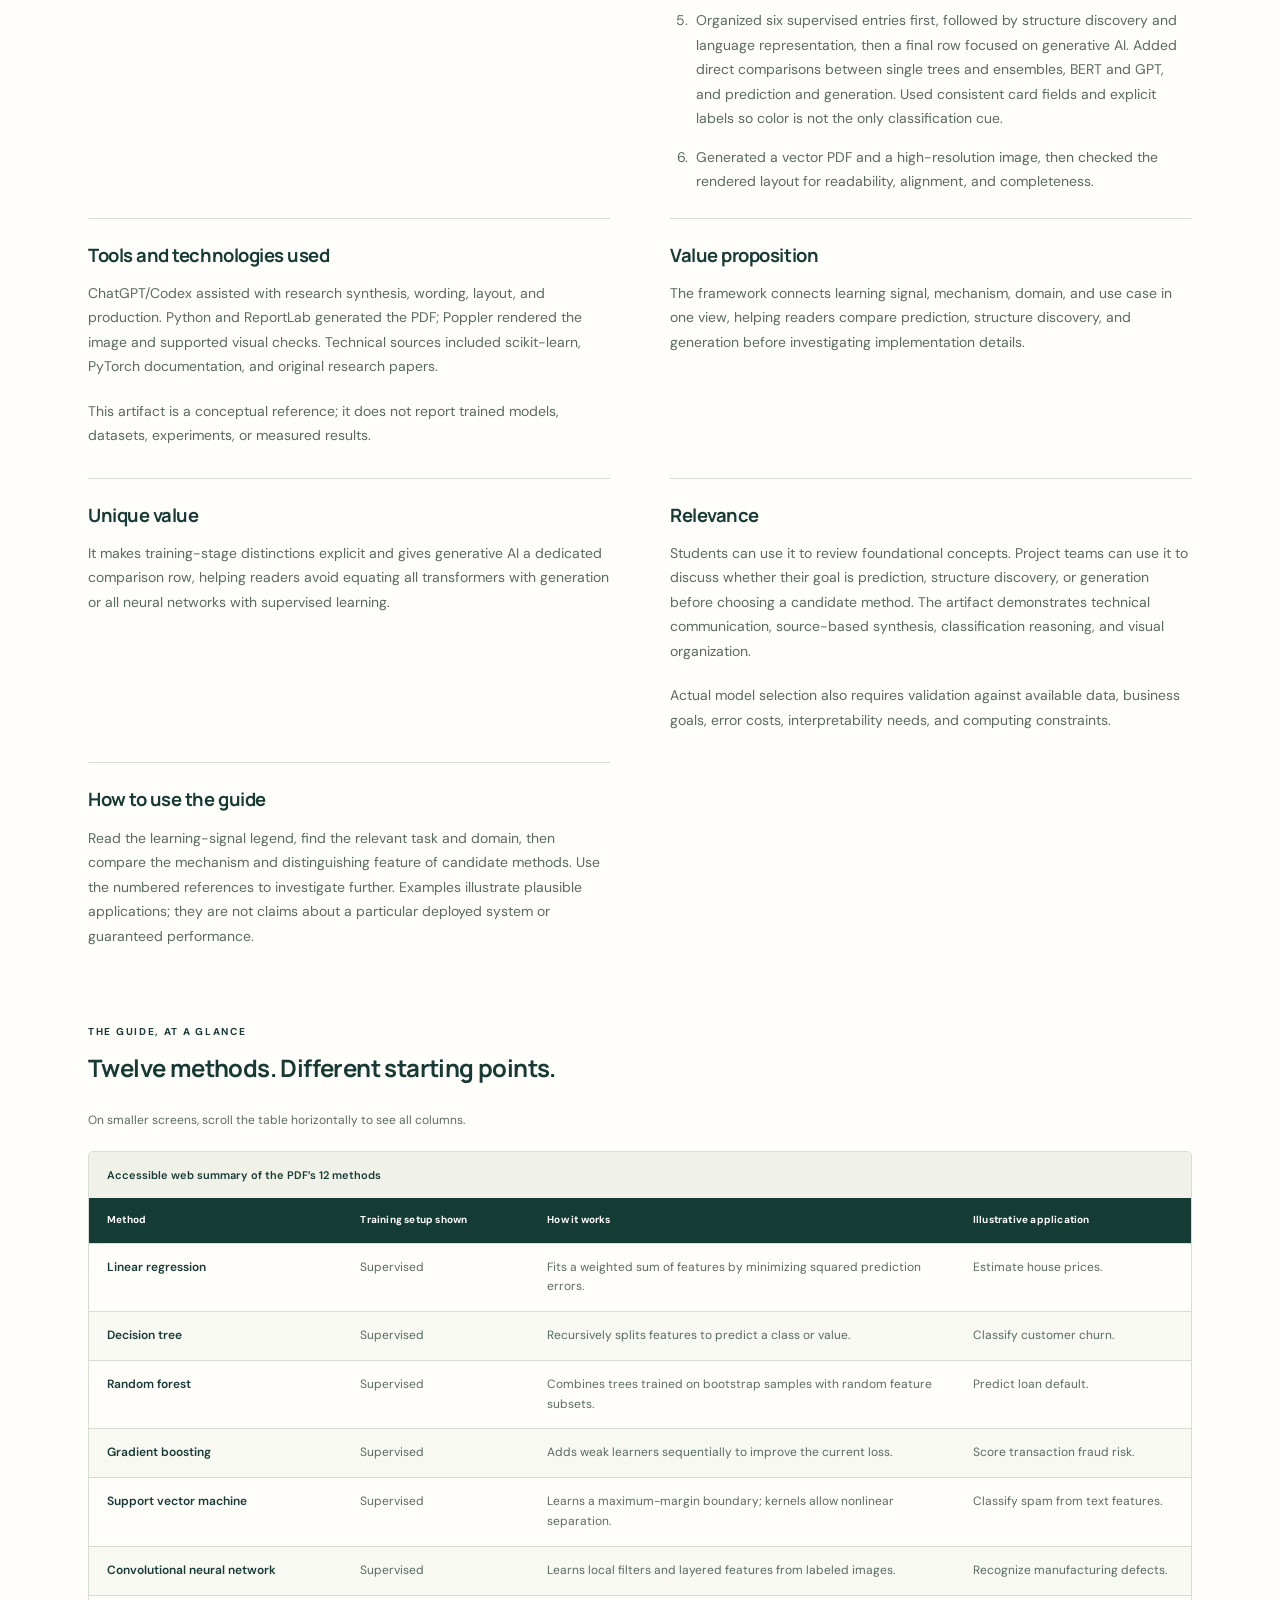
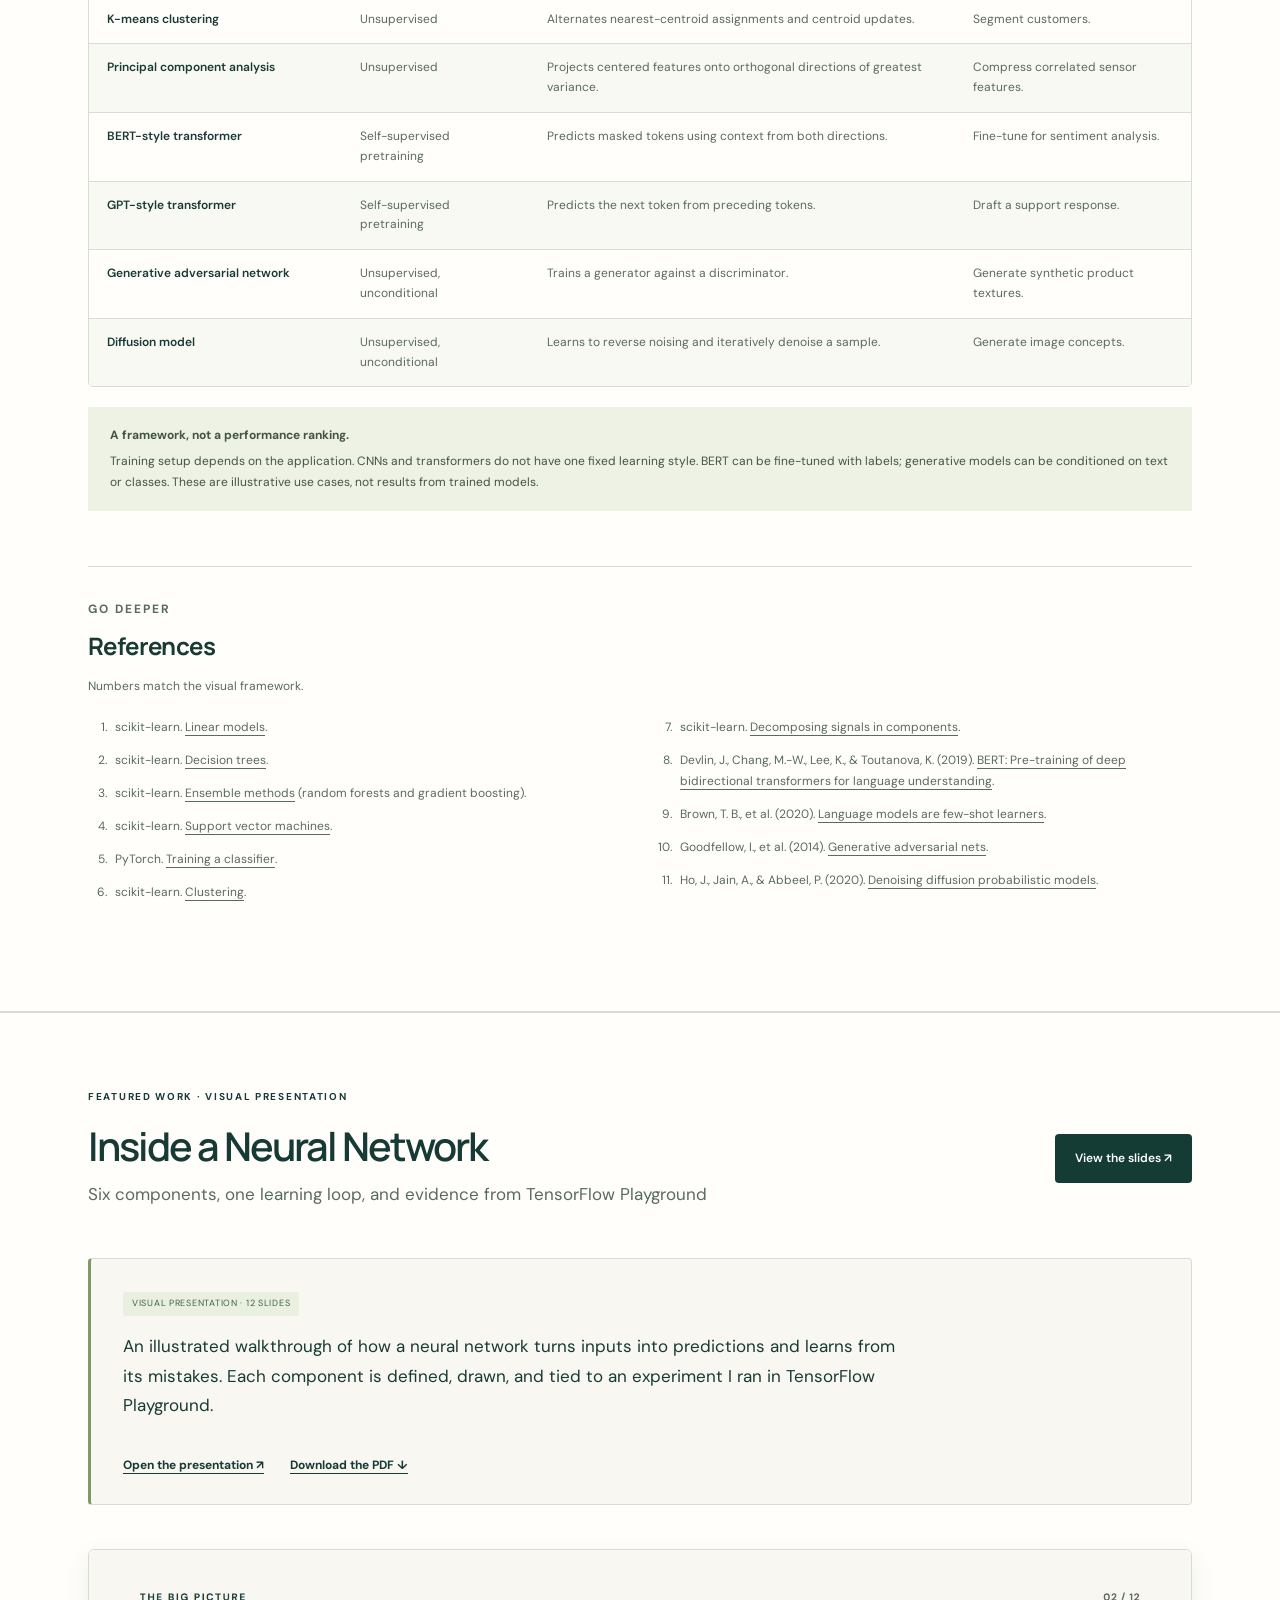
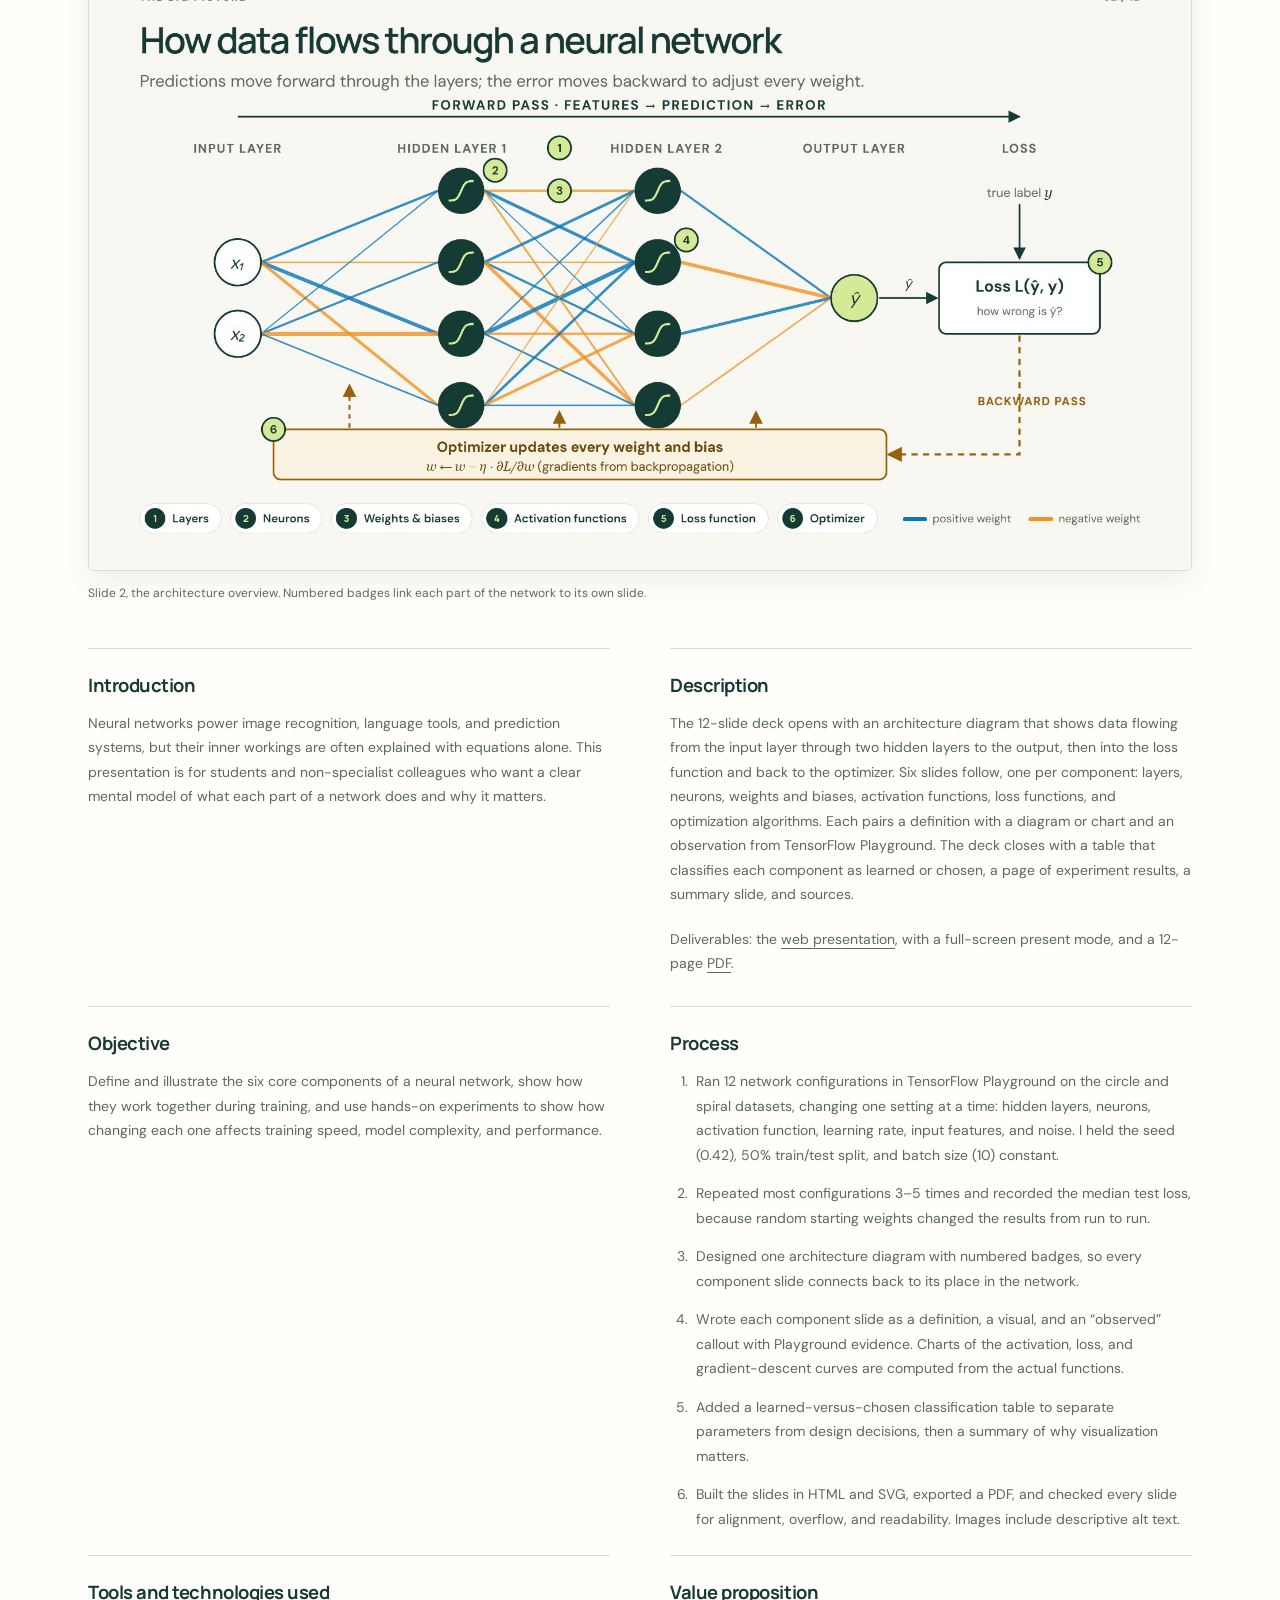
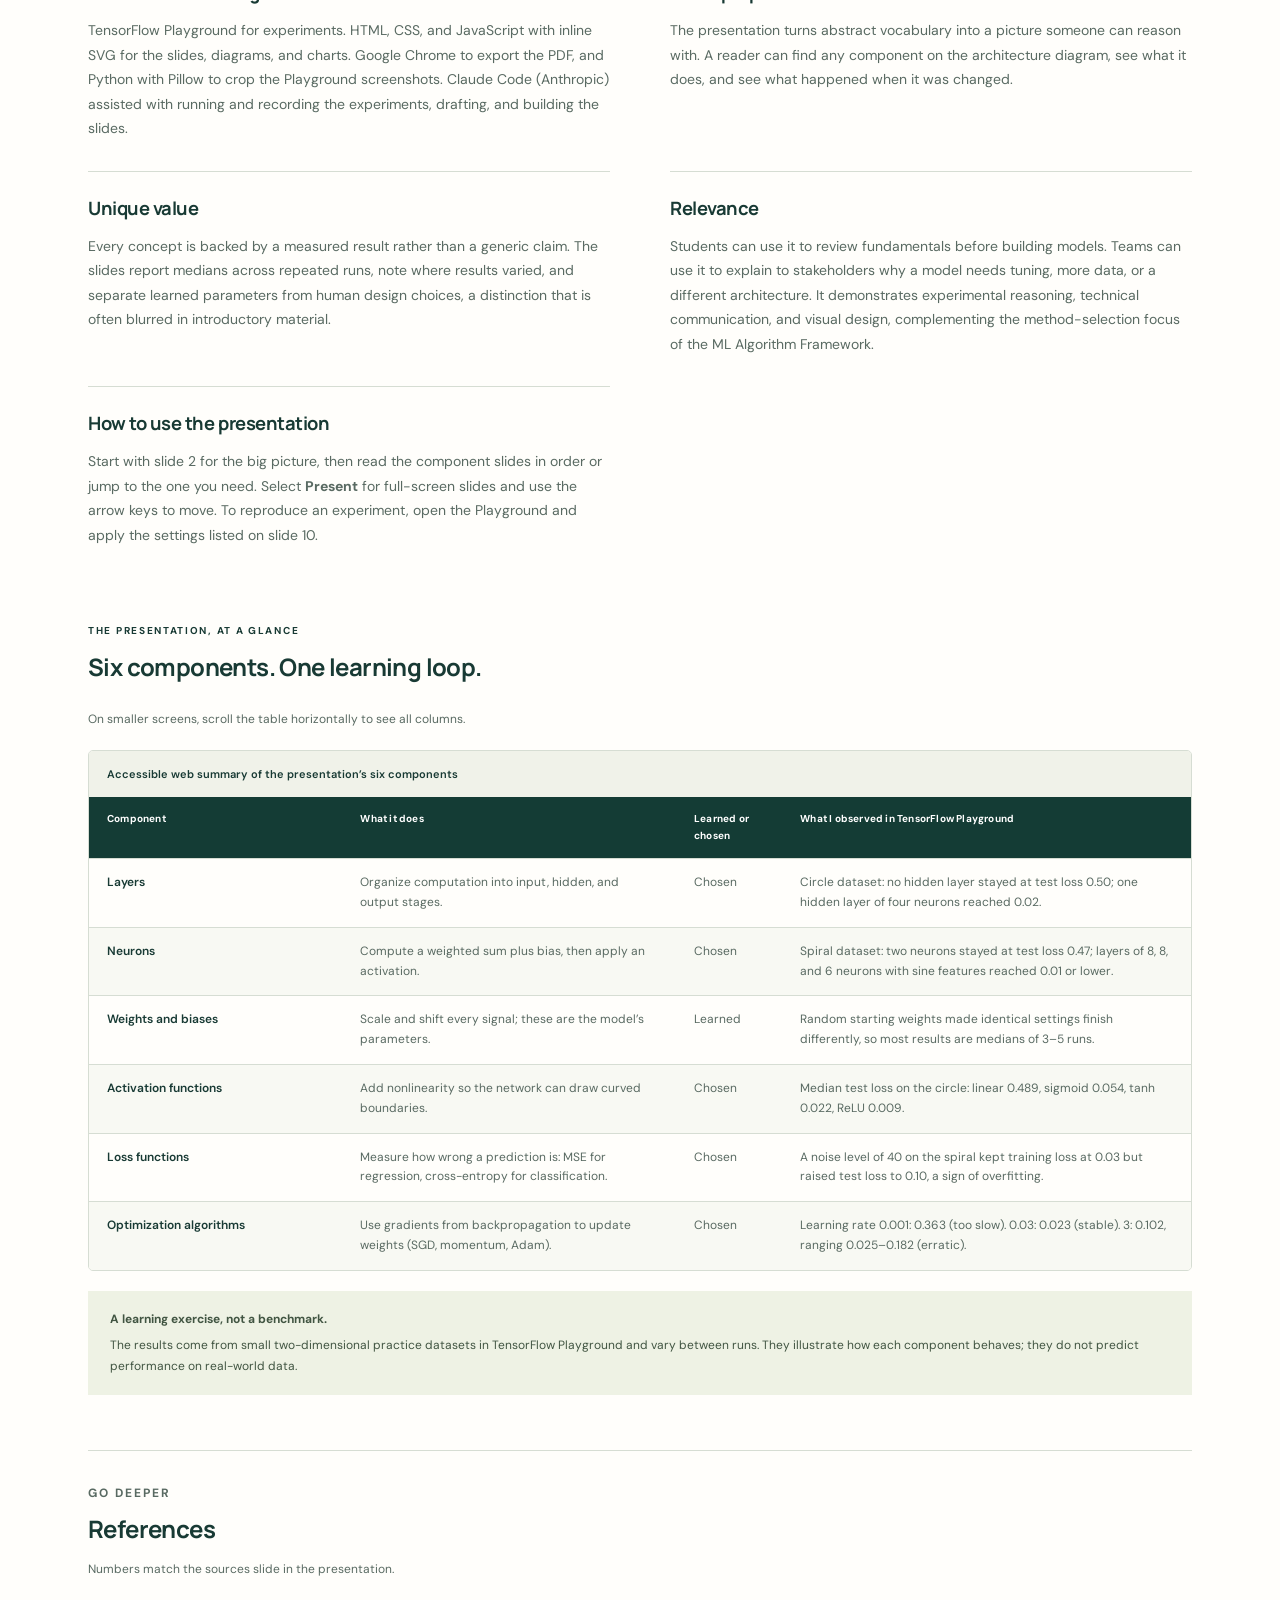
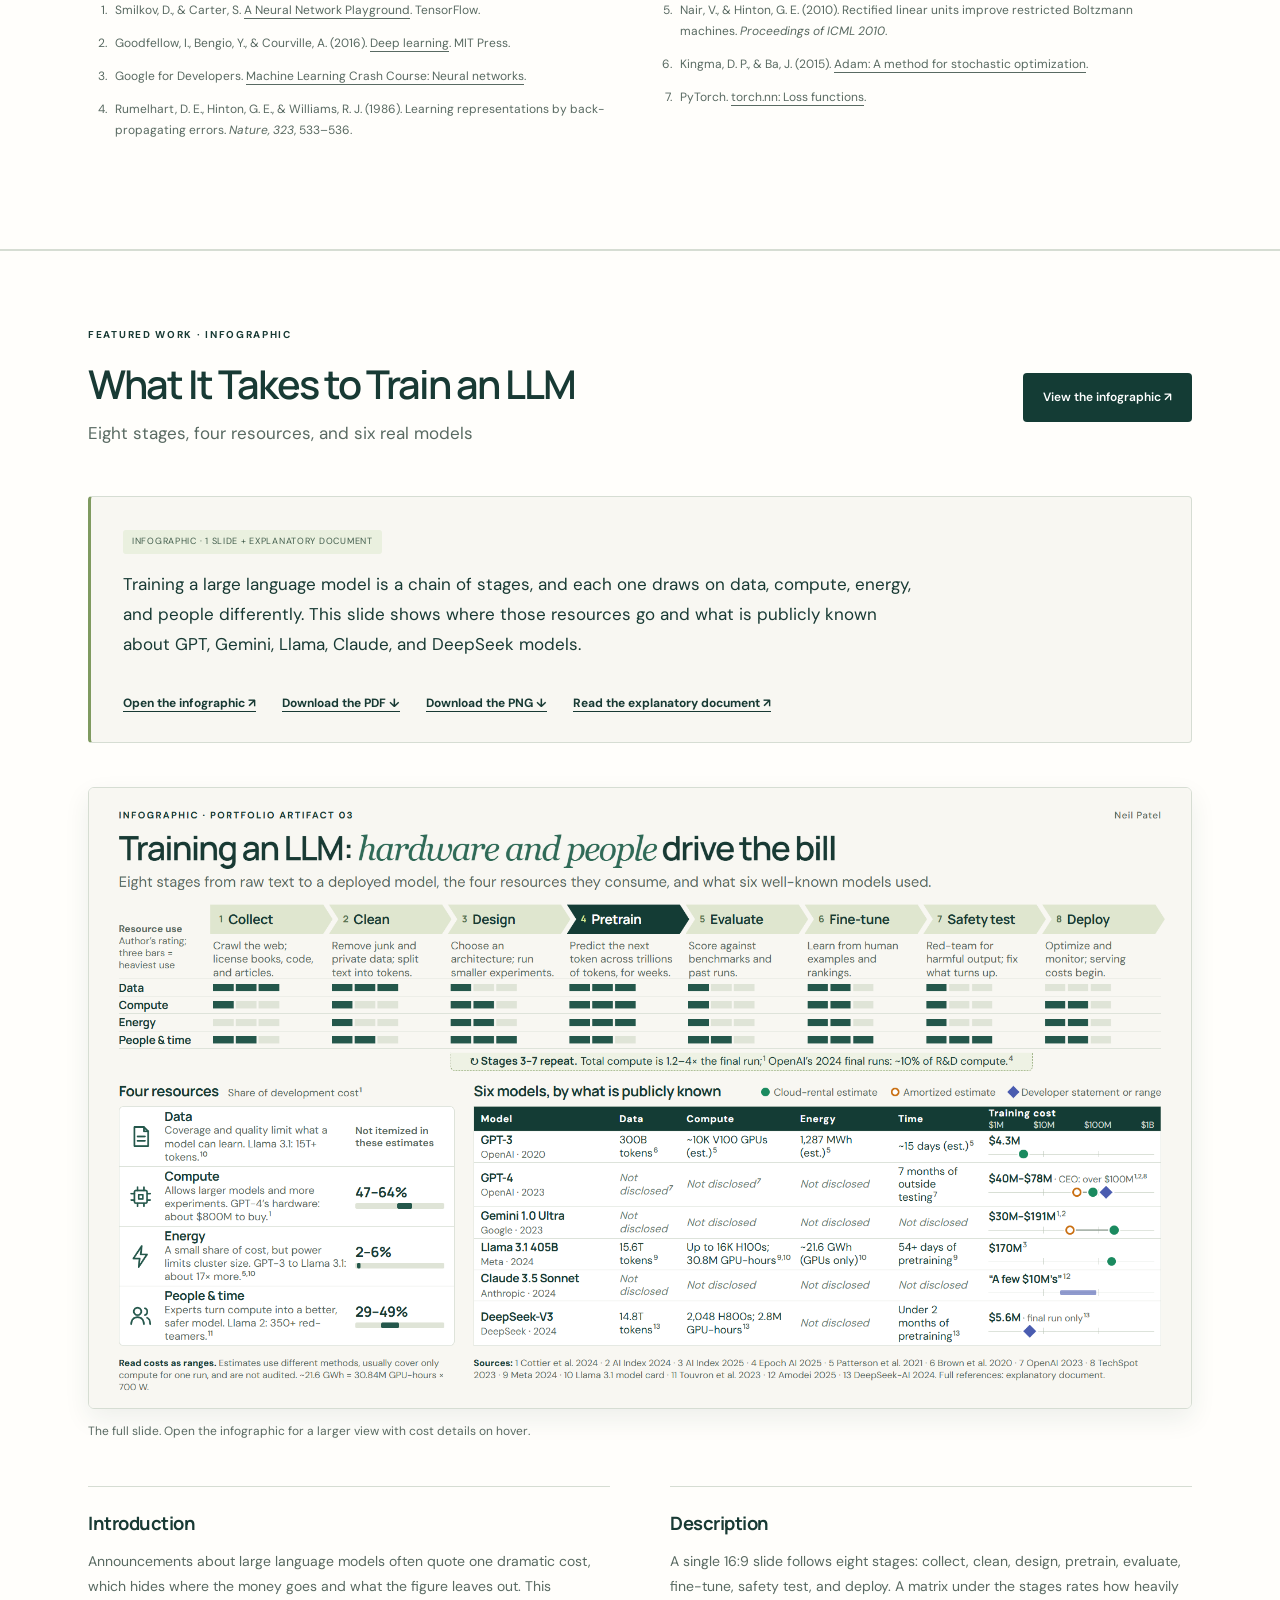
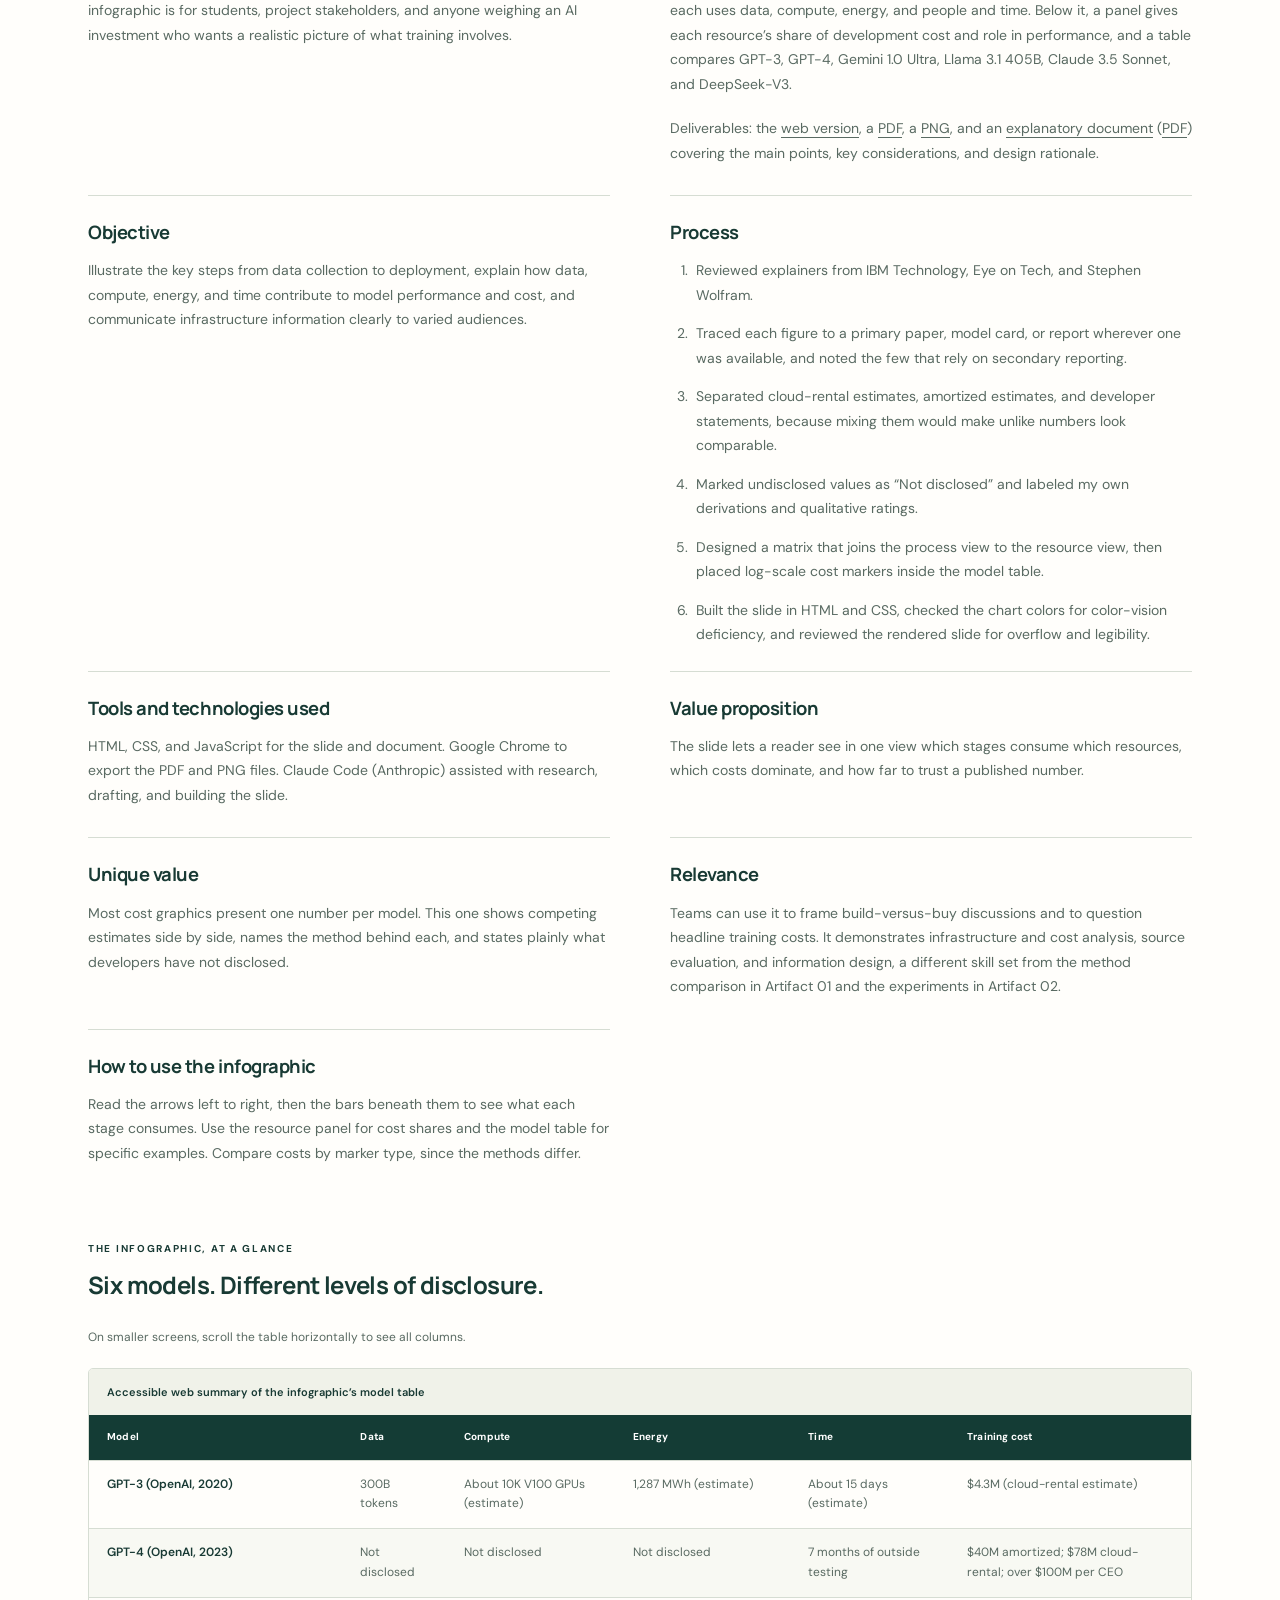
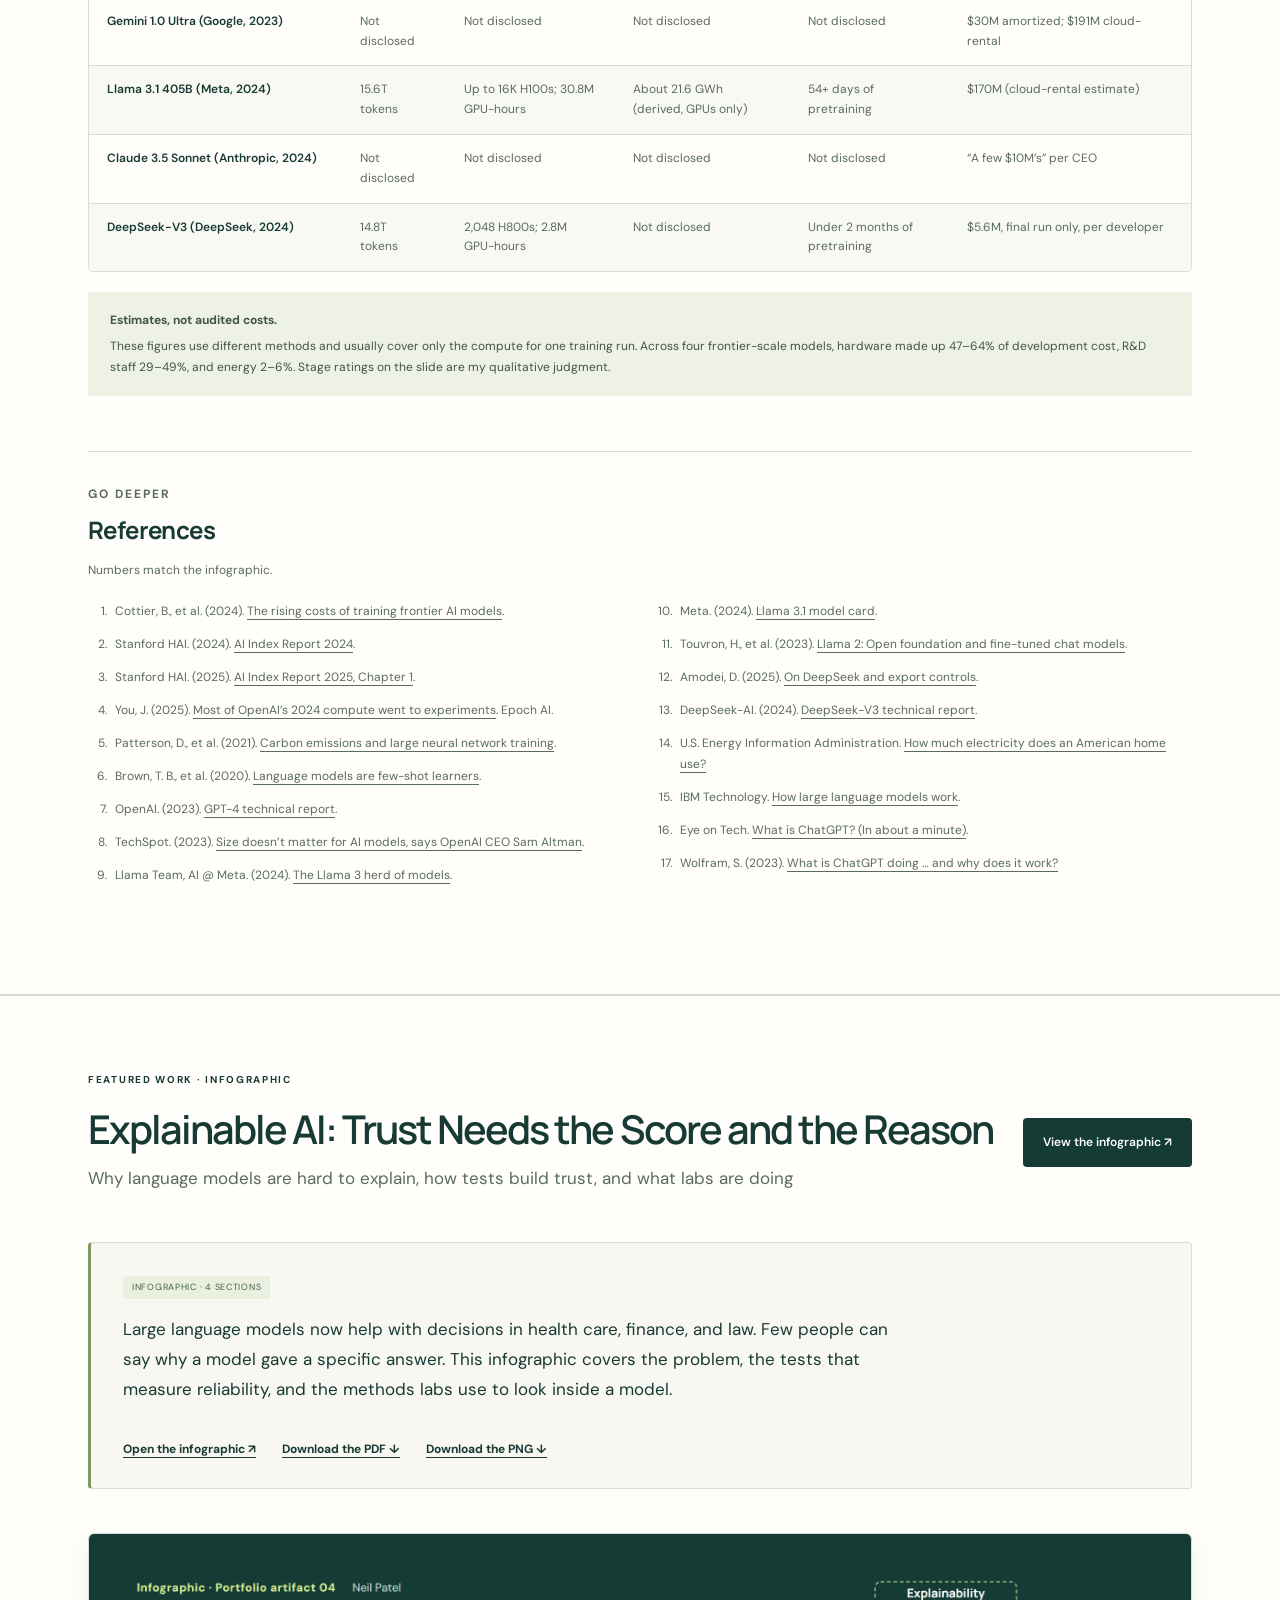
==== commit 051acb2f: "Remove course details and move explanatory document out of the site Drop the course code, school nam" ====
--- a/index.html
+++ b/index.html
@@ -59,7 +59,7 @@
 <a class="artifact-card" href="#artifact"><div class="card-art"><span class="mini-label">QUICK-REFERENCE GUIDE</span><strong>ML Algorithm Framework</strong><span class="mini-rule"></span><span class="mini-footer">12 METHODS · PDF + PNG</span></div><div class="card-copy"><span class="tag">Artifact 01 · Technical resource</span><h3>ML Algorithm Framework</h3><p>A one-page comparison of 12 machine learning methods across tabular data, computer vision, language, and generative AI.</p><div class="card-meta"><span>Read the artifact</span><span class="card-arrow" aria-hidden="true">↓</span></div></div></a>
 <a class="artifact-card" href="#nn-artifact"><div class="card-art"><span class="mini-label">VISUAL PRESENTATION</span><strong>Inside a Neural Network</strong><span class="mini-rule"></span><span class="mini-footer">12 SLIDES · HTML + PDF</span></div><div class="card-copy"><span class="tag">Artifact 02 · Visual presentation</span><h3>Inside a Neural Network</h3><p>Slides that explain layers, neurons, weights, activation functions, loss functions, and optimizers, backed by TensorFlow Playground experiments.</p><div class="card-meta"><span>Read the artifact</span><span class="card-arrow" aria-hidden="true">↓</span></div></div></a>
 <a class="artifact-card" href="#llm-artifact"><div class="card-art"><span class="mini-label">INFOGRAPHIC</span><strong>What It Takes to Train an LLM</strong><span class="mini-rule"></span><span class="mini-footer">1 SLIDE · HTML + PDF + PNG</span></div><div class="card-copy"><span class="tag">Artifact 03 · Infographic</span><h3>What It Takes to Train an LLM</h3><p>One slide connecting the eight stages of LLM training to data, compute, energy, and people, with public figures for six well-known models.</p><div class="card-meta"><span>Read the artifact</span><span class="card-arrow" aria-hidden="true">↓</span></div></div></a>
-<a class="artifact-card" href="#xai-artifact"><div class="card-art"><span class="mini-label">INFOGRAPHIC</span><strong>Explainable AI</strong><span class="mini-rule"></span><span class="mini-footer">4 SECTIONS · HTML + PDF + PNG</span></div><div class="card-copy"><span class="tag">Artifact 04 · Infographic</span><h3>Explainable AI: Trust Needs the Score and the Reason</h3><p>An infographic on why large language models are hard to explain, how validation and metrics build trust, and what OpenAI, Anthropic, Google DeepMind, and Meta are doing about it.</p><div class="card-meta"><span>Read the artifact</span><span class="card-arrow" aria-hidden="true">↓</span></div></div></a>
+<a class="artifact-card" href="#explainable-ai-artifact"><div class="card-art"><span class="mini-label">INFOGRAPHIC</span><strong>Explainable AI</strong><span class="mini-rule"></span><span class="mini-footer">4 SECTIONS · HTML + PDF + PNG</span></div><div class="card-copy"><span class="tag">Artifact 04 · Infographic</span><h3>Explainable AI: Trust Needs the Score and the Reason</h3><p>An infographic on why large language models are hard to explain, how validation and metrics build trust, and what OpenAI, Anthropic, Google DeepMind, and Meta are doing about it.</p><div class="card-meta"><span>Read the artifact</span><span class="card-arrow" aria-hidden="true">↓</span></div></div></a>
 </div>
 </section>
 
@@ -72,9 +72,8 @@
 <section><h3>Description</h3><p>The downloadable framework compares 12 algorithms and model families: linear regression, decision trees, random forests, gradient boosting, support vector machines, convolutional neural networks, K-means, principal component analysis, BERT-style transformers, GPT-style transformers, generative adversarial networks, and diffusion models. Each entry includes a learning type, relevant application domains, a short mechanism, an illustrative real-world use case, and a distinguishing feature.</p><p>The vector PDF preserves sharp text when enlarged or printed; the high-resolution PNG supports image-based display. Deliverables: <a href="ML-Algorithm-Framework.pdf" download>ML-Algorithm-Framework.pdf</a> and <a href="ML-Algorithm-Framework.png" download>ML-Algorithm-Framework.png</a>.</p></section>
 <section><h3>Objective</h3><p>Explain how major machine learning approaches relate to one another across tabular data, computer vision, natural language processing, and generative AI, and support an informed first discussion about method selection.</p></section>
 <section><h3>Process</h3><ol>
-<li>Reviewed the assignment, the 75-point rubric, and the professional portfolio requirements.</li>
-<li>Selected a representative set spanning predictive methods, structure discovery, text understanding, and content generation. The assignment uses “algorithms” broadly; the framework includes both classical algorithms and neural model families.</li>
-<li>Classified each entry by its illustrated training signal. Known external targets indicate supervised learning; clustering, projection, and unconditional distribution learning indicate unsupervised learning; targets created from text indicate self-supervised pretraining. Because the assignment asks for supervised/unsupervised categories, the legend explains that self-supervised pretraining is commonly placed within the broader unsupervised category.</li>
+<li>Selected a representative set spanning predictive methods, structure discovery, text understanding, and content generation. The framework uses “algorithms” broadly and includes both classical algorithms and neural model families.</li>
+<li>Classified each entry by its illustrated training signal. Known external targets indicate supervised learning; clustering, projection, and unconditional distribution learning indicate unsupervised learning; targets created from text indicate self-supervised pretraining. The legend explains that self-supervised pretraining is commonly placed within the broader unsupervised category.</li>
 <li>Assigned domains based on the input and output in each example rather than treating domains as exclusive categories. SVM spans text, image features, and tabular vectors; GPT spans NLP and generative AI. The listed domains are representative, not exhaustive.</li>
 <li>Checked mechanisms and classification against technical documentation and original papers. Specified the training stage for BERT and GPT and the unconditional setup for GANs and diffusion models to avoid assigning an architecture one permanent learning type.</li>
 <li>Organized six supervised entries first, followed by structure discovery and language representation, then a final row focused on generative AI. Added direct comparisons between single trees and ensembles, BERT and GPT, and prediction and generation. Used consistent card fields and explicit labels so color is not the only classification cue.</li>
@@ -112,7 +111,7 @@
 <aside class="scope-note"><strong>A framework, not a performance ranking.</strong> Training setup depends on the application. CNNs and transformers do not have one fixed learning style. BERT can be fine-tuned with labels; generative models can be conditioned on text or classes. These are illustrative use cases, not results from trained models.</aside>
 </section>
 <section class="references" aria-labelledby="references-title">
-<p class="eyebrow">Go deeper</p><h3 id="references-title">References</h3><p>Numbers match the visual framework. Technical documentation consulted October 24, 2026.</p>
+<p class="eyebrow">Go deeper</p><h3 id="references-title">References</h3><p>Numbers match the visual framework.</p>
 <ol>
 <li>scikit-learn. <a href="https://scikit-learn.org/stable/modules/linear_model.html">Linear models</a>.</li>
 <li>scikit-learn. <a href="https://scikit-learn.org/stable/modules/tree.html">Decision trees</a>.</li>
@@ -140,7 +139,6 @@
 <section><h3>Description</h3><p>The 12-slide deck opens with an architecture diagram that shows data flowing from the input layer through two hidden layers to the output, then into the loss function and back to the optimizer. Six slides follow, one per component: layers, neurons, weights and biases, activation functions, loss functions, and optimization algorithms. Each pairs a definition with a diagram or chart and an observation from TensorFlow Playground. The deck closes with a table that classifies each component as learned or chosen, a page of experiment results, a summary slide, and sources.</p><p>Deliverables: the <a href="neural-network-components.html">web presentation</a>, with a full-screen present mode, and a 12-page <a href="Neural-Network-Components.pdf" download>PDF</a>.</p></section>
 <section><h3>Objective</h3><p>Define and illustrate the six core components of a neural network, show how they work together during training, and use hands-on experiments to show how changing each one affects training speed, model complexity, and performance.</p></section>
 <section><h3>Process</h3><ol>
-<li>Reviewed the assignment, the 75-point rubric, and the portfolio requirements.</li>
 <li>Ran 12 network configurations in TensorFlow Playground on the circle and spiral datasets, changing one setting at a time: hidden layers, neurons, activation function, learning rate, input features, and noise. I held the seed (0.42), 50% train/test split, and batch size (10) constant.</li>
 <li>Repeated most configurations 3–5 times and recorded the median test loss, because random starting weights changed the results from run to run.</li>
 <li>Designed one architecture diagram with numbered badges, so every component slide connects back to its place in the network.</li>
@@ -174,7 +172,7 @@
 <aside class="scope-note"><strong>A learning exercise, not a benchmark.</strong> The results come from small two-dimensional practice datasets in TensorFlow Playground and vary between runs. They illustrate how each component behaves; they do not predict performance on real-world data.</aside>
 </section>
 <section class="references" aria-labelledby="nn-references-title">
-<p class="eyebrow">Go deeper</p><h3 id="nn-references-title">References</h3><p>Numbers match the sources slide in the presentation. Experiments run October 31, 2026.</p>
+<p class="eyebrow">Go deeper</p><h3 id="nn-references-title">References</h3><p>Numbers match the sources slide in the presentation.</p>
 <ol>
 <li>Smilkov, D., & Carter, S. <a href="https://playground.tensorflow.org/">A Neural Network Playground</a>. TensorFlow.</li>
 <li>Goodfellow, I., Bengio, Y., & Courville, A. (2016). <a href="https://www.deeplearningbook.org/">Deep learning</a>. MIT Press.</li>
@@ -197,7 +195,7 @@
 <section><h3>Description</h3><p>A single 16:9 slide follows eight stages: collect, clean, design, pretrain, evaluate, fine-tune, safety test, and deploy. A matrix under the stages rates how heavily each uses data, compute, energy, and people and time. Below it, a panel gives each resource’s share of development cost and role in performance, and a table compares GPT-3, GPT-4, Gemini 1.0 Ultra, Llama 3.1 405B, Claude 3.5 Sonnet, and DeepSeek-V3.</p><p>Deliverables: the <a href="llm-training-costs.html">web version</a>, a <a href="LLM-Training-Costs.pdf" download>PDF</a>, a <a href="LLM-Training-Costs.png" download>PNG</a>, and an <a href="llm-training-explanation.html">explanatory document</a> (<a href="LLM-Training-Explanation.pdf" download>PDF</a>) covering the main points, key considerations, and design rationale.</p></section>
 <section><h3>Objective</h3><p>Illustrate the key steps from data collection to deployment, explain how data, compute, energy, and time contribute to model performance and cost, and communicate infrastructure information clearly to varied audiences.</p></section>
 <section><h3>Process</h3><ol>
-<li>Reviewed the assignment and course resources from IBM Technology, Eye on Tech, and Stephen Wolfram.</li>
+<li>Reviewed explainers from IBM Technology, Eye on Tech, and Stephen Wolfram.</li>
 <li>Traced each figure to a primary paper, model card, or report wherever one was available, and noted the few that rely on secondary reporting.</li>
 <li>Separated cloud-rental estimates, amortized estimates, and developer statements, because mixing them would make unlike numbers look comparable.</li>
 <li>Marked undisclosed values as “Not disclosed” and labeled my own derivations and qualitative ratings.</li>
@@ -230,7 +228,7 @@
 <aside class="scope-note"><strong>Estimates, not audited costs.</strong> These figures use different methods and usually cover only the compute for one training run. Across four frontier-scale models, hardware made up 47–64% of development cost, R&amp;D staff 29–49%, and energy 2–6%. Stage ratings on the slide are my qualitative judgment.</aside>
 </section>
 <section class="references" aria-labelledby="llm-references-title">
-<p class="eyebrow">Go deeper</p><h3 id="llm-references-title">References</h3><p>Numbers match the infographic. Sources consulted November 8, 2026.</p>
+<p class="eyebrow">Go deeper</p><h3 id="llm-references-title">References</h3><p>Numbers match the infographic.</p>
 <ol>
 <li>Cottier, B., et al. (2024). <a href="https://arxiv.org/abs/2405.21015">The rising costs of training frontier AI models</a>.</li>
 <li>Stanford HAI. (2024). <a href="https://hai.stanford.edu/ai-index/2024-ai-index-report">AI Index Report 2024</a>.</li>
@@ -253,31 +251,30 @@
 </section>
 </div>
 </article>
-<article class="artifact-section" id="xai-artifact" aria-labelledby="xai-title">
+<article class="artifact-section" id="explainable-ai-artifact" aria-labelledby="explainable-ai-title">
 <div class="section-wrap">
-<div class="artifact-heading"><div><p class="eyebrow">Featured work · Infographic</p><h2 id="xai-title">Explainable AI: Trust Needs the Score and the Reason</h2><p class="artifact-subtitle">Why language models are hard to explain, how tests build trust, and what labs are doing</p></div><a class="button primary" href="xai-explainability.html">View the infographic ↗</a></div>
-<div class="artifact-intro"><span class="tag">Infographic · 4 sections + explanatory document</span><p>Large language models now help with decisions in health care, finance, and law. Few people can say why a model gave a specific answer. This infographic covers the problem, the tests that measure reliability, and the methods labs use to look inside a model.</p><div class="actions"><a class="text-link" href="xai-explainability.html">Open the infographic ↗</a><a class="text-link" href="XAI-Explainability.pdf" download>Download the PDF ↓</a><a class="text-link" href="XAI-Explainability.png" download>Download the PNG ↓</a><a class="text-link" href="xai-explanation.html">Read the explanatory document ↗</a></div></div>
-<figure class="deck-preview"><a href="xai-explainability.html"><img src="xai-assets/xai-preview.png" width="2400" height="1350" loading="lazy" alt="Top of the infographic. A dark green header reads Explainable AI: trust needs the score and the reason. A diagram on the right shows a prompt entering a dark LLM box and an answer coming out. A dashed label above the box reads Explainability shows why it answered. A dashed label below the answer reads Validation and metrics show what it does. Below the header, the first section begins with a definition of explainable AI and cards for health care and finance."></a><figcaption>The top of the infographic. Open it for all four sections.</figcaption></figure>
+<div class="artifact-heading"><div><p class="eyebrow">Featured work · Infographic</p><h2 id="explainable-ai-title">Explainable AI: Trust Needs the Score and the Reason</h2><p class="artifact-subtitle">Why language models are hard to explain, how tests build trust, and what labs are doing</p></div><a class="button primary" href="explainable-ai.html">View the infographic ↗</a></div>
+<div class="artifact-intro"><span class="tag">Infographic · 4 sections</span><p>Large language models now help with decisions in health care, finance, and law. Few people can say why a model gave a specific answer. This infographic covers the problem, the tests that measure reliability, and the methods labs use to look inside a model.</p><div class="actions"><a class="text-link" href="explainable-ai.html">Open the infographic ↗</a><a class="text-link" href="Explainable-AI.pdf" download>Download the PDF ↓</a><a class="text-link" href="Explainable-AI.png" download>Download the PNG ↓</a></div></div>
+<figure class="deck-preview"><a href="explainable-ai.html"><img src="explainable-ai-assets/explainable-ai-preview.png" width="2400" height="1350" loading="lazy" alt="Top of the infographic. A dark green header reads Explainable AI: trust needs the score and the reason. A diagram on the right shows a prompt entering a dark LLM box and an answer coming out. A dashed label above the box reads Explainability shows why it answered. A dashed label below the answer reads Validation and metrics show what it does. Below the header, the first section begins with a definition of explainable AI and cards for health care and finance."></a><figcaption>The top of the infographic. Open it for all four sections.</figcaption></figure>
 <div class="details-grid">
 <section><h3>Introduction</h3><p>Explainable AI asks one thing of a model: show the reason behind the answer. This infographic is for managers, students, and anyone who uses AI output at work. It needs no technical background.</p></section>
-<section><h3>Description</h3><p>A single-page infographic in four sections. The first defines XAI, lists NIST’s four principles, and shows four real cases from health care, finance, law, and regulation. The second presents six obstacles, each with one hard number. The third walks through five validation steps and six metrics. A 100-square grid shows why accuracy alone misleads. The fourth compares recent work at OpenAI, Anthropic, Google DeepMind, and Meta. It then lists seven techniques with what each shows and where each falls short.</p><p>Deliverables: the <a href="xai-explainability.html">web version</a>, a <a href="XAI-Explainability.pdf" download>PDF</a>, a <a href="XAI-Explainability.png" download>PNG</a>, and an <a href="xai-explanation.html">explanatory document</a> (<a href="XAI-Explanation.pdf" download>PDF</a>) with a two-paragraph summary, key considerations, and 27 references.</p></section>
+<section><h3>Description</h3><p>A single-page infographic in four sections. The first defines explainable AI, lists NIST’s four principles, and shows four real cases from health care, finance, law, and regulation. The second presents six obstacles, each with one hard number. The third walks through five validation steps and six metrics. A 100-square grid shows why accuracy alone misleads. The fourth compares recent work at OpenAI, Anthropic, Google DeepMind, and Meta. It then lists seven techniques with what each shows and where each falls short.</p><p>Deliverables: the <a href="explainable-ai.html">web version</a>, a <a href="Explainable-AI.pdf" download>PDF</a>, and a <a href="Explainable-AI.png" download>PNG</a>. The 27 sources are listed below.</p></section>
 <section><h3>Objective</h3><p>Explain the main obstacles to interpreting generative AI output. Show how validation and performance metrics measure reliability. Present current industry techniques to a non-technical audience.</p></section>
 <section><h3>Process</h3><ol>
-<li>Reviewed the assignment, the rubric, and the portfolio requirements.</li>
-<li>Collected sources on XAI principles, LLM interpretability, evaluation benchmarks, and regulation. Primary papers, lab research posts, court records, and government documents came first.</li>
+<li>Collected sources on explainability principles, LLM interpretability, evaluation benchmarks, and regulation. Primary papers, lab research posts, court records, and government documents came first.</li>
 <li>Checked each figure against its source. I dropped one claim that only secondary sources supported.</li>
 <li>Picked one concrete number for each challenge, so a reader sees evidence instead of adjectives.</li>
-<li>Designed four color-coded sections in the assignment’s order. A header diagram frames the score and the reason.</li>
+<li>Designed four color-coded sections in reading order. A header diagram frames the score and the reason.</li>
 <li>Built the page in HTML, CSS, and SVG. Exported the PDF and PNG with headless Chrome. Checked the layout at desktop and phone widths.</li>
 </ol></section>
 <section><h3>Tools and technologies used</h3><p>HTML, CSS, JavaScript, and inline SVG for the infographic and document. Google Chrome in headless mode to export the PDF and PNG files. Claude Code (Anthropic) assisted with research, fact checks, drafting, and building the page.</p></section>
 <section><h3>Value proposition</h3><p>The infographic gives a reader a short checklist for any AI system: how often it is right, why it answered, and who checked the reasons.</p></section>
-<section><h3>Unique value</h3><p>Most XAI explainers stop at definitions. This one pairs each technique with its known limit and backs each challenge with a measured result. It treats metrics and explanations as two halves of one trust problem.</p></section>
+<section><h3>Unique value</h3><p>Most explainable AI primers stop at definitions. This one pairs each technique with its known limit and backs each challenge with a measured result. It treats metrics and explanations as two halves of one trust problem.</p></section>
 <section><h3>Relevance</h3><p>Teams can use it to plan an AI review, brief stakeholders, or question a vendor’s claims. It demonstrates AI evaluation, research synthesis, and information design. That skill set differs from the method comparison in Artifact 01, the experiments in Artifact 02, and the cost analysis in Artifact 03.</p></section>
-<section><h3>How to use the infographic</h3><p>Read from top to bottom. The header gives the main idea in one diagram. Each card leads with a number, then explains it. Use the technique table at the end as a reference. Follow the source numbers to the full list in the explanatory document.</p></section>
-</div>
-<section class="methods-section" aria-labelledby="xai-glance-title">
-<div class="section-heading"><div><p class="eyebrow">The infographic, at a glance</p><h3 id="xai-glance-title">Seven techniques. Each with a known limit.</h3></div></div>
+<section><h3>How to use the infographic</h3><p>Read from top to bottom. The header gives the main idea in one diagram. Each card leads with a number, then explains it. Use the technique table at the end as a reference. Follow the source numbers to the reference list below.</p></section>
+</div>
+<section class="methods-section" aria-labelledby="explainable-ai-glance-title">
+<div class="section-heading"><div><p class="eyebrow">The infographic, at a glance</p><h3 id="explainable-ai-glance-title">Seven techniques. Each with a known limit.</h3></div></div>
 <p class="table-instruction">On smaller screens, scroll the table horizontally to see all columns.</p>
 <div class="table-scroll" role="region" aria-label="Explainability techniques summary, horizontally scrollable" tabindex="0">
 <table>
@@ -296,8 +293,8 @@
 </div>
 <aside class="scope-note"><strong>Snapshots, not rankings.</strong> Each figure describes the models tested in its study, from 2019 to 2025. The accuracy-trap grid is an illustration, not real data. Interpretability methods explain part of a model, not all of it.</aside>
 </section>
-<section class="references" aria-labelledby="xai-references-title">
-<p class="eyebrow">Go deeper</p><h3 id="xai-references-title">References</h3><p>Numbers match the infographic. Sources checked November 14, 2026.</p>
+<section class="references" aria-labelledby="explainable-ai-references-title">
+<p class="eyebrow">Go deeper</p><h3 id="explainable-ai-references-title">References</h3><p>Numbers match the infographic.</p>
 <ol>
 <li>Phillips, P. J., et al. (2021). <a href="https://doi.org/10.6028/NIST.IR.8312">Four principles of explainable artificial intelligence</a> (NIST IR 8312).</li>
 <li>Obermeyer, Z., et al. (2019). <a href="https://doi.org/10.1126/science.aax2342">Dissecting racial bias in an algorithm used to manage the health of populations</a>. <i>Science</i>.</li>
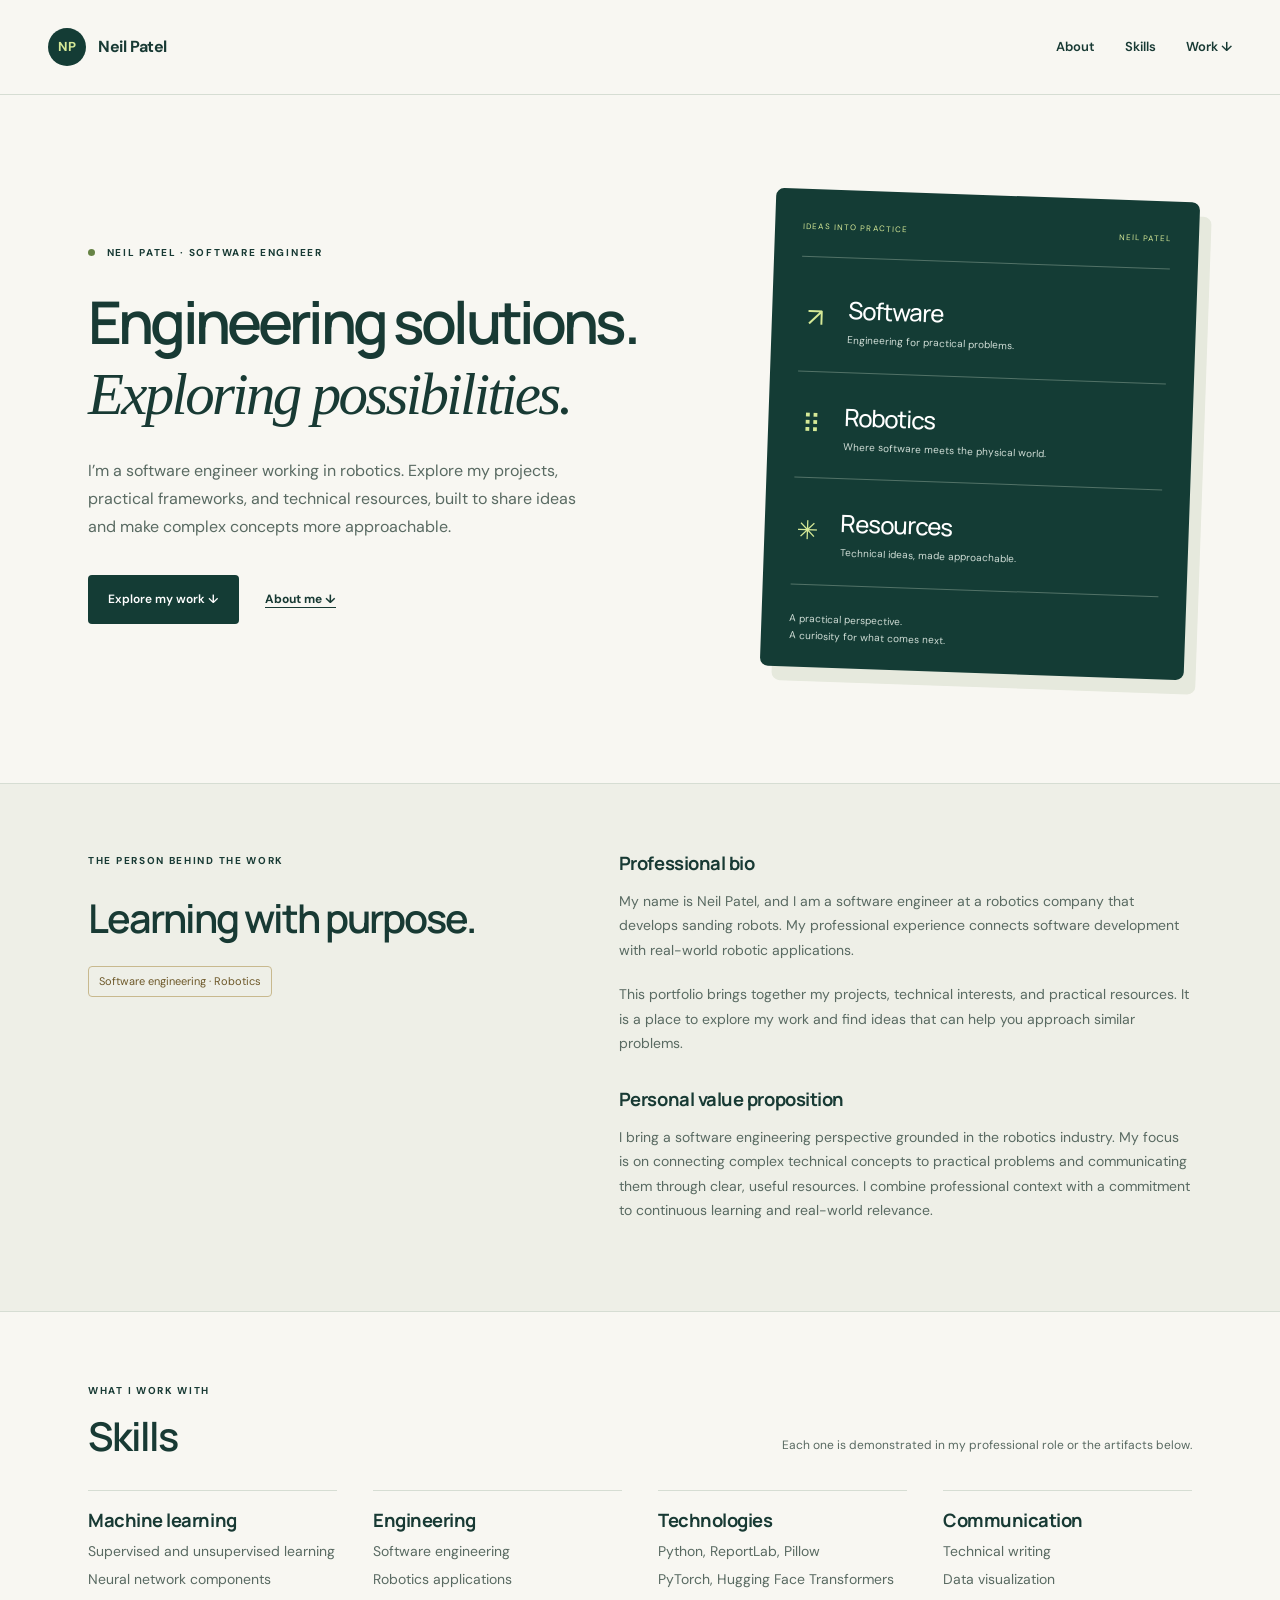
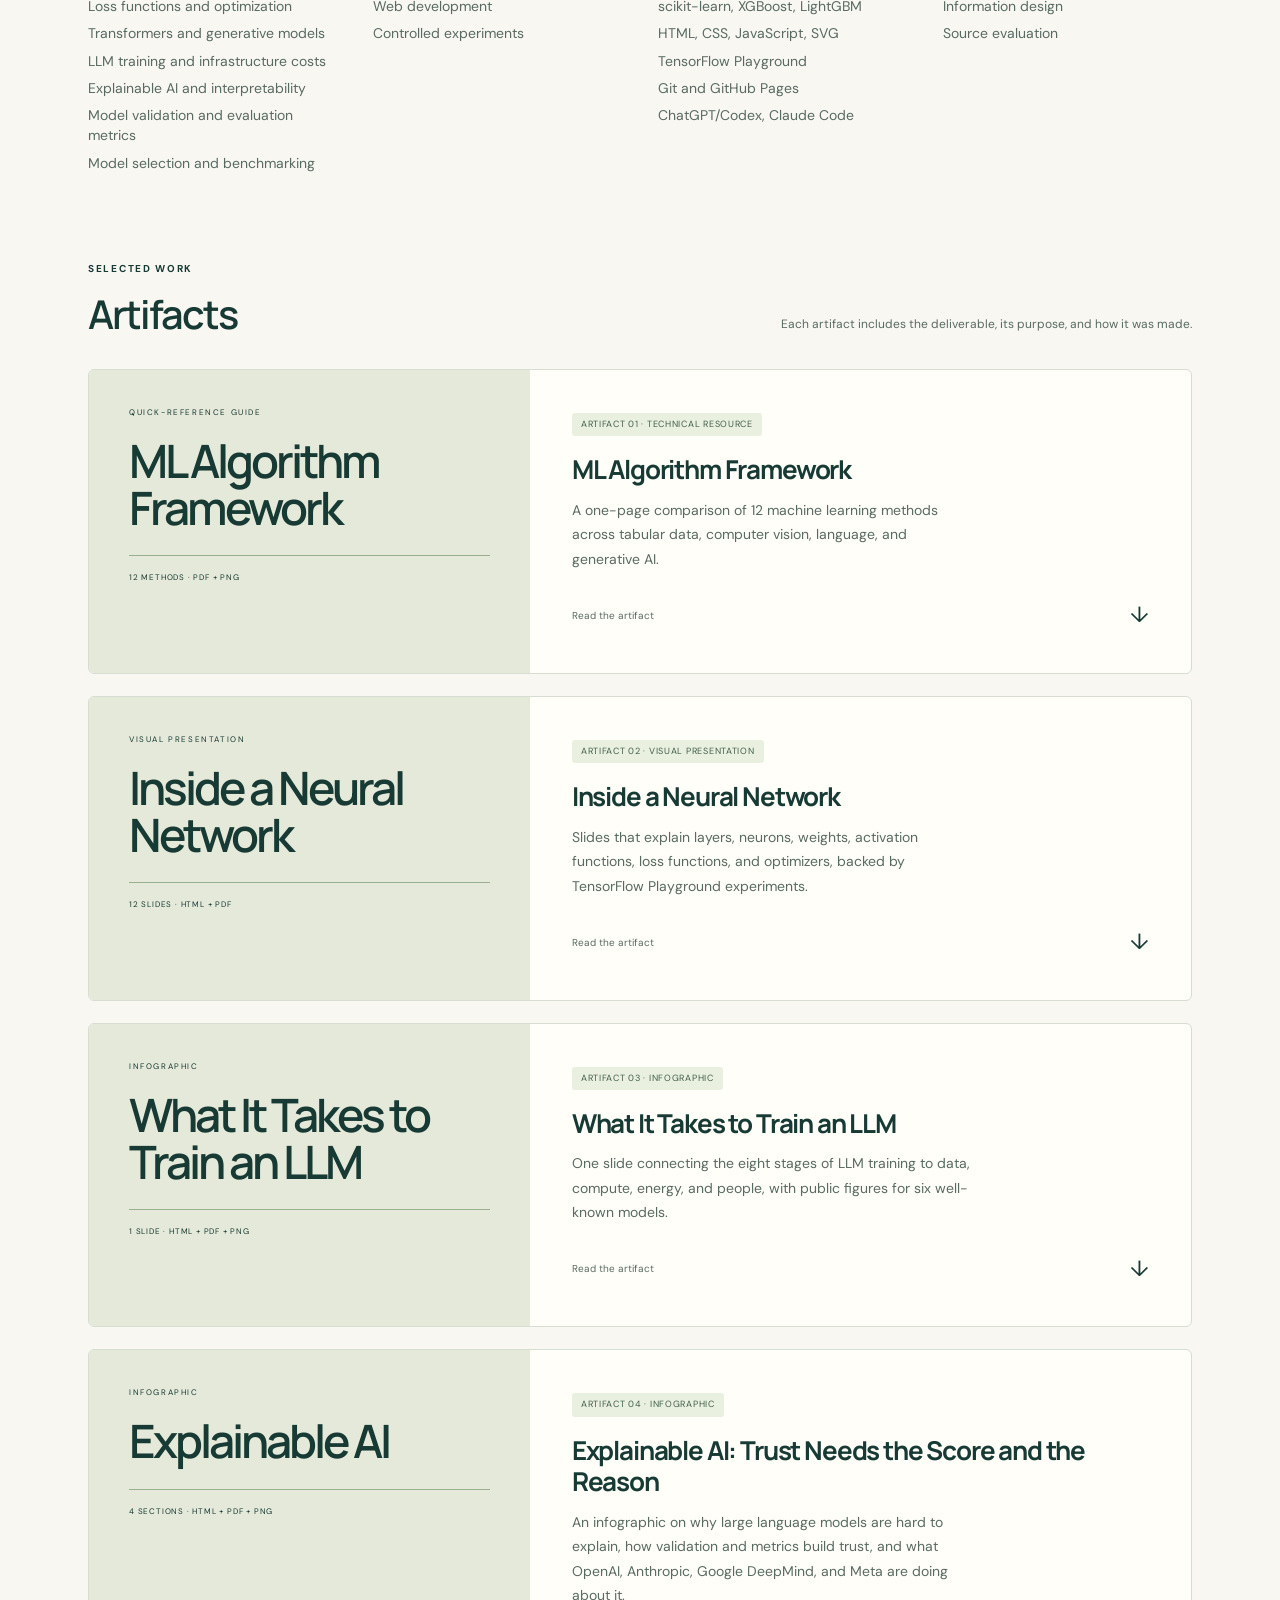
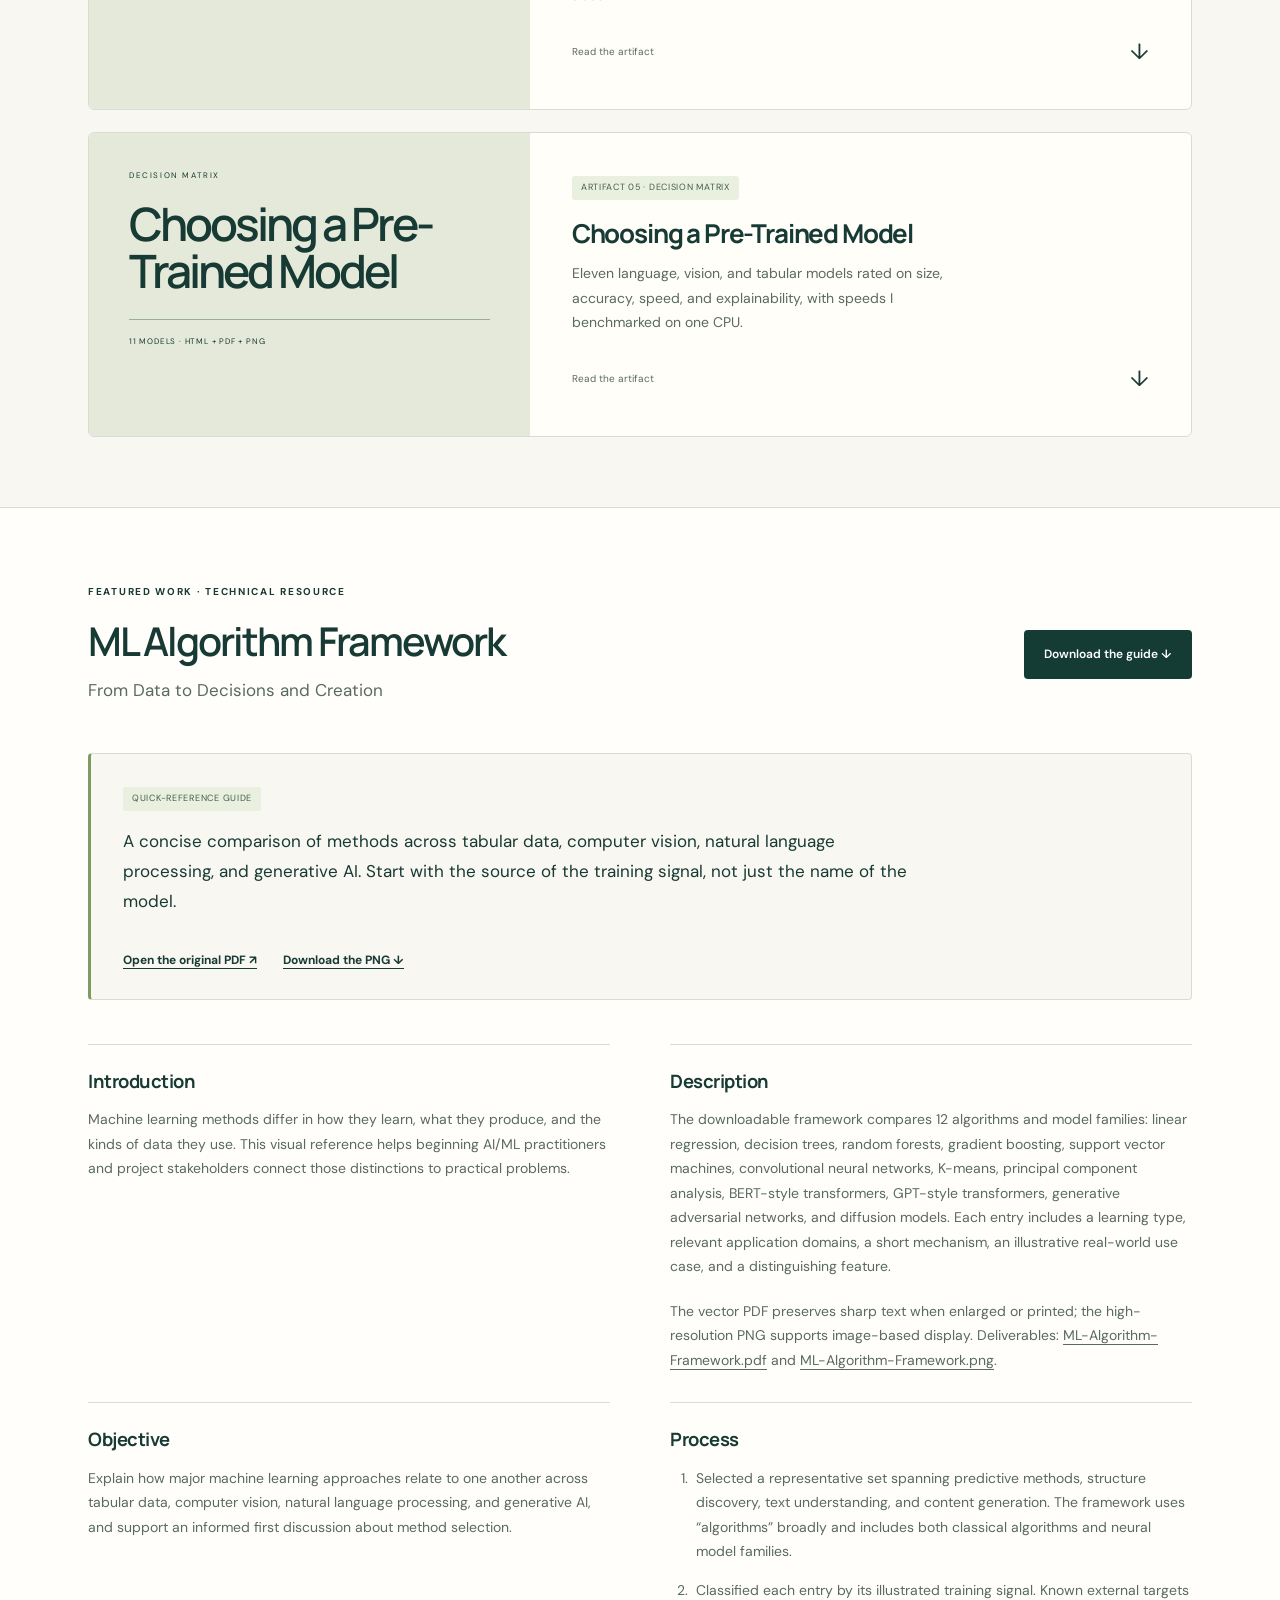
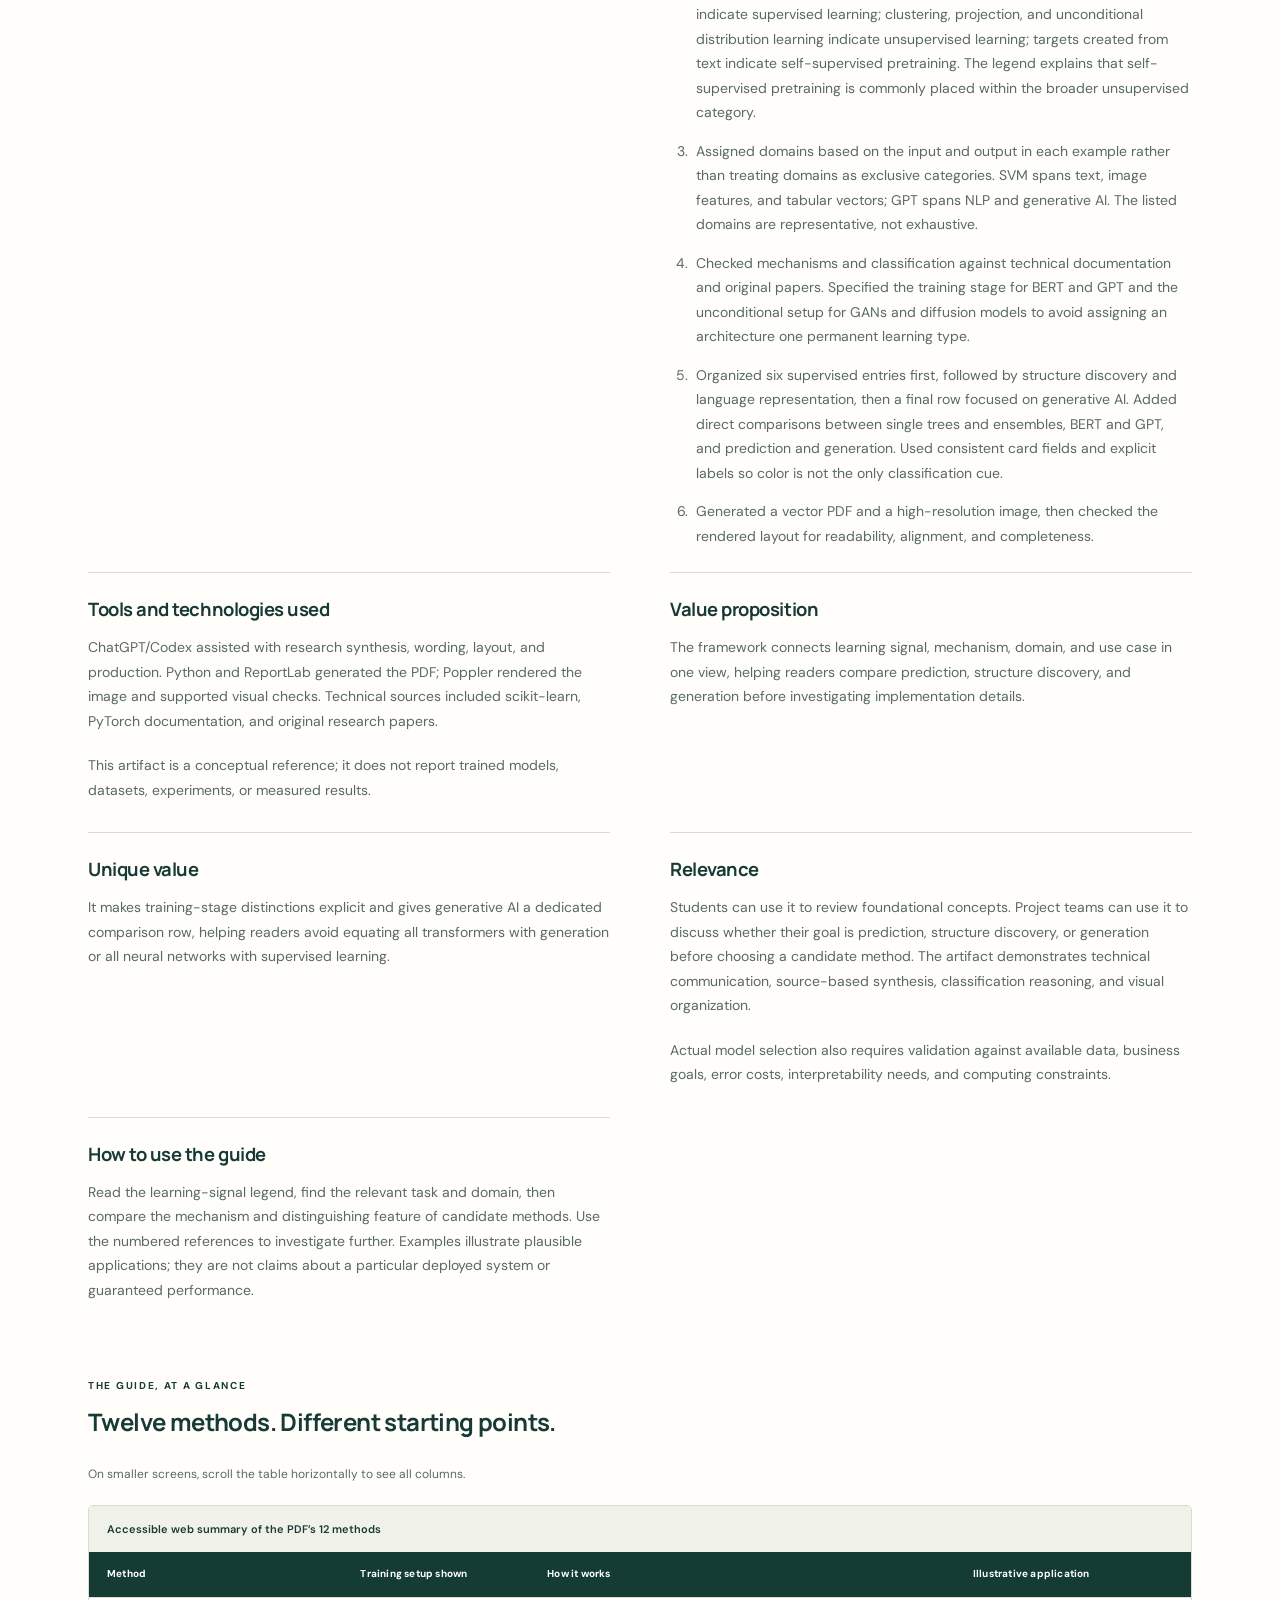
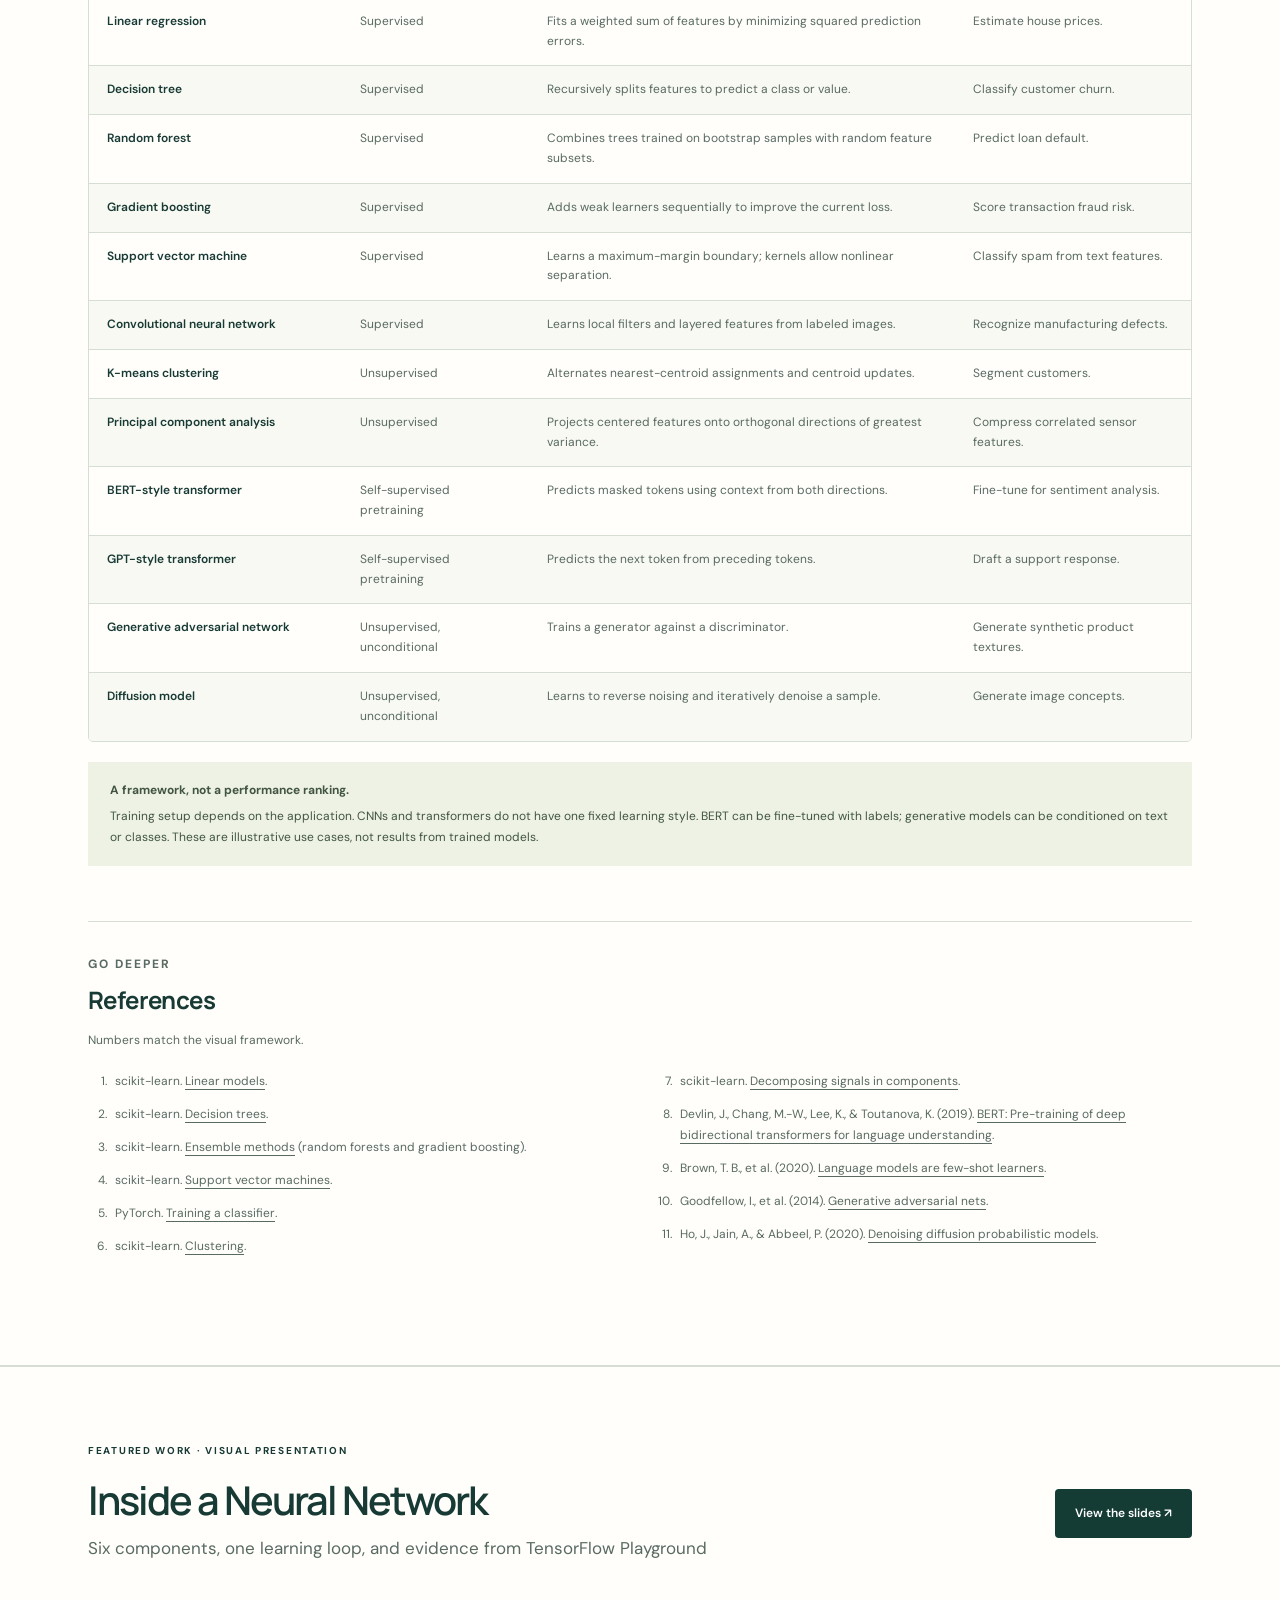
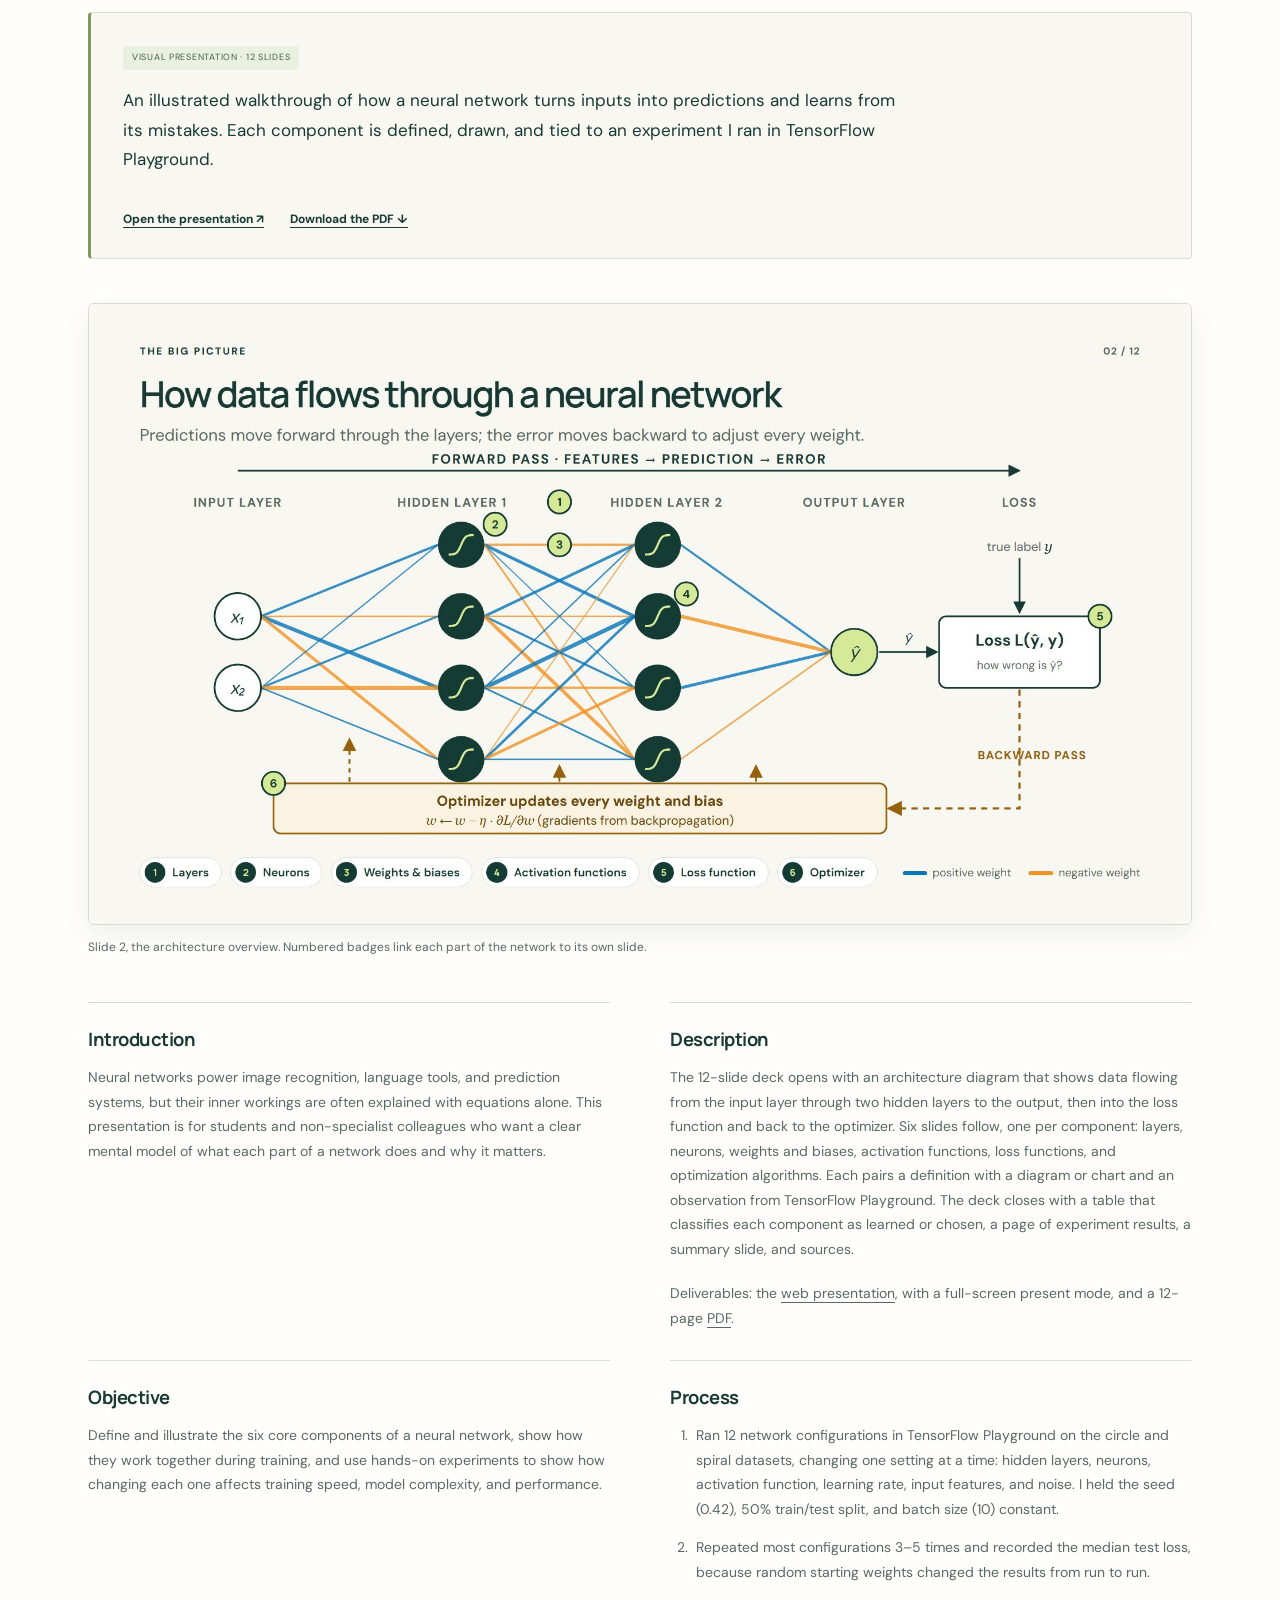
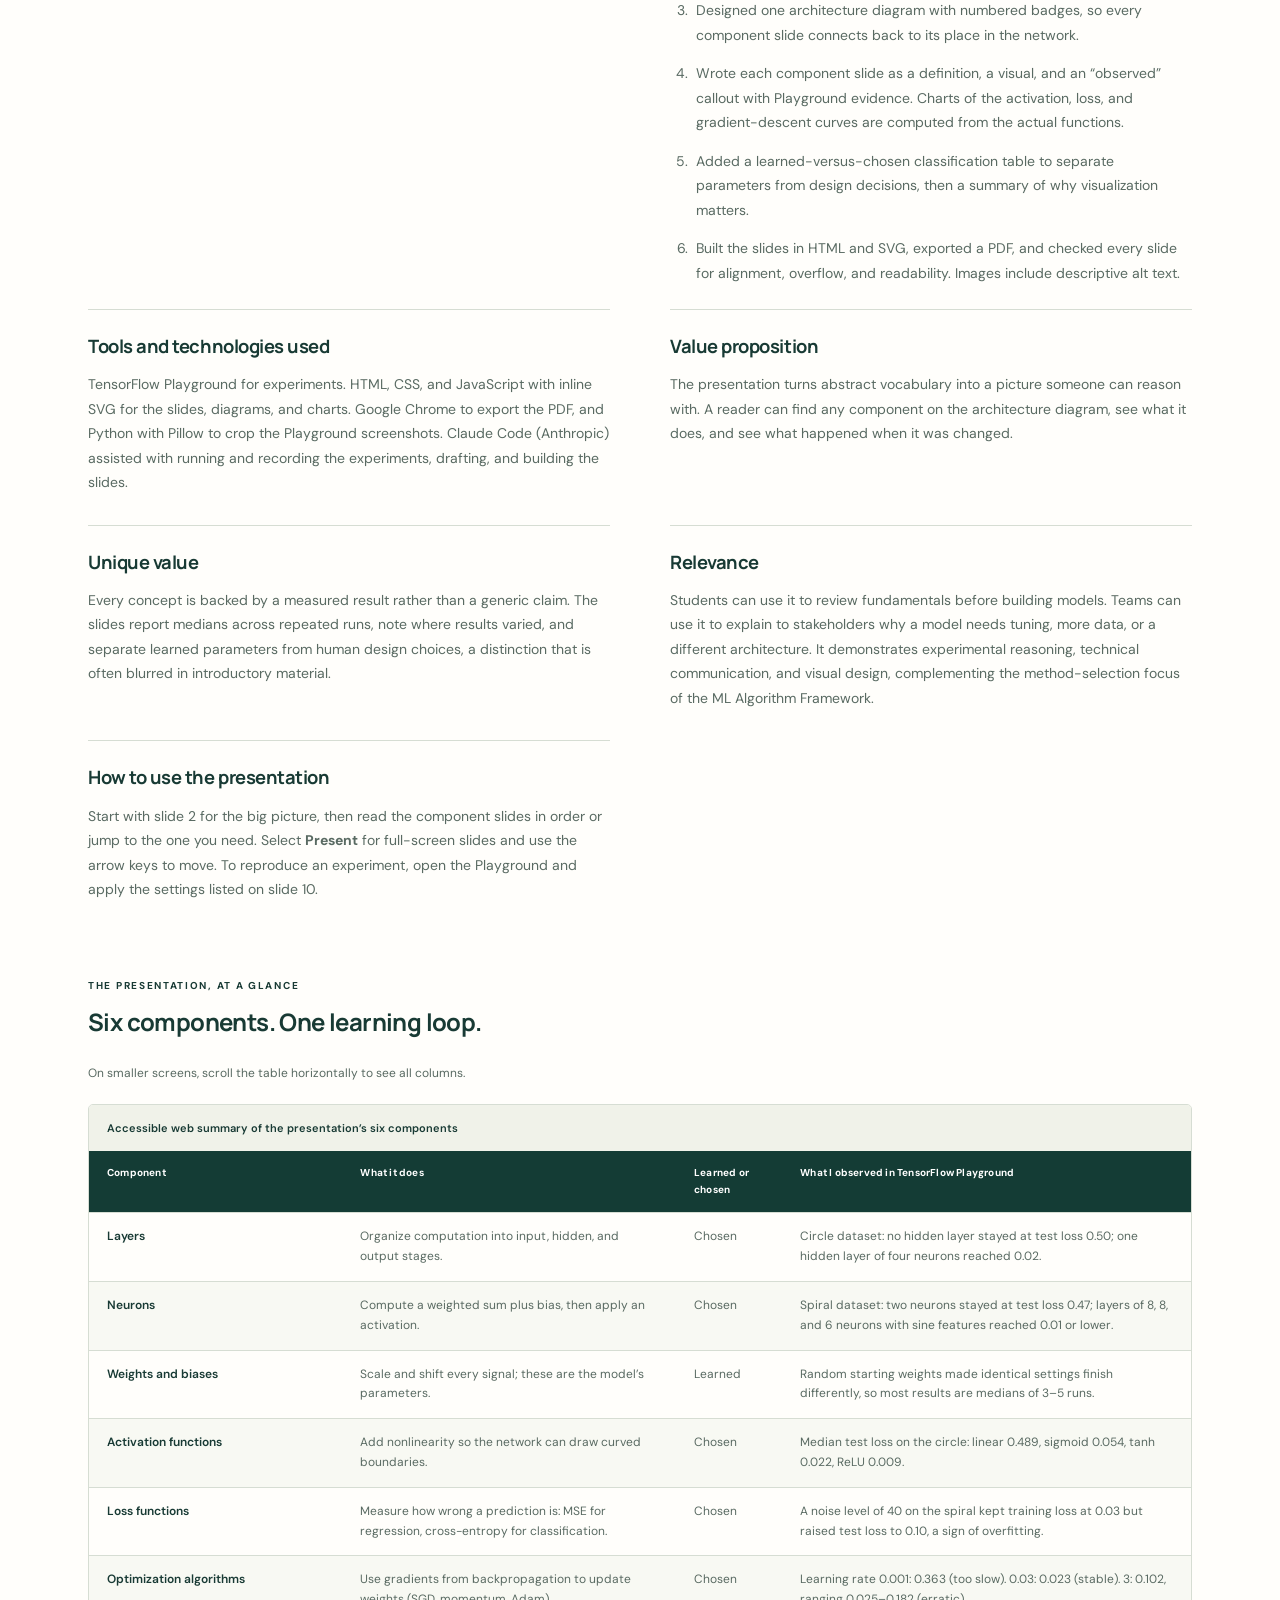
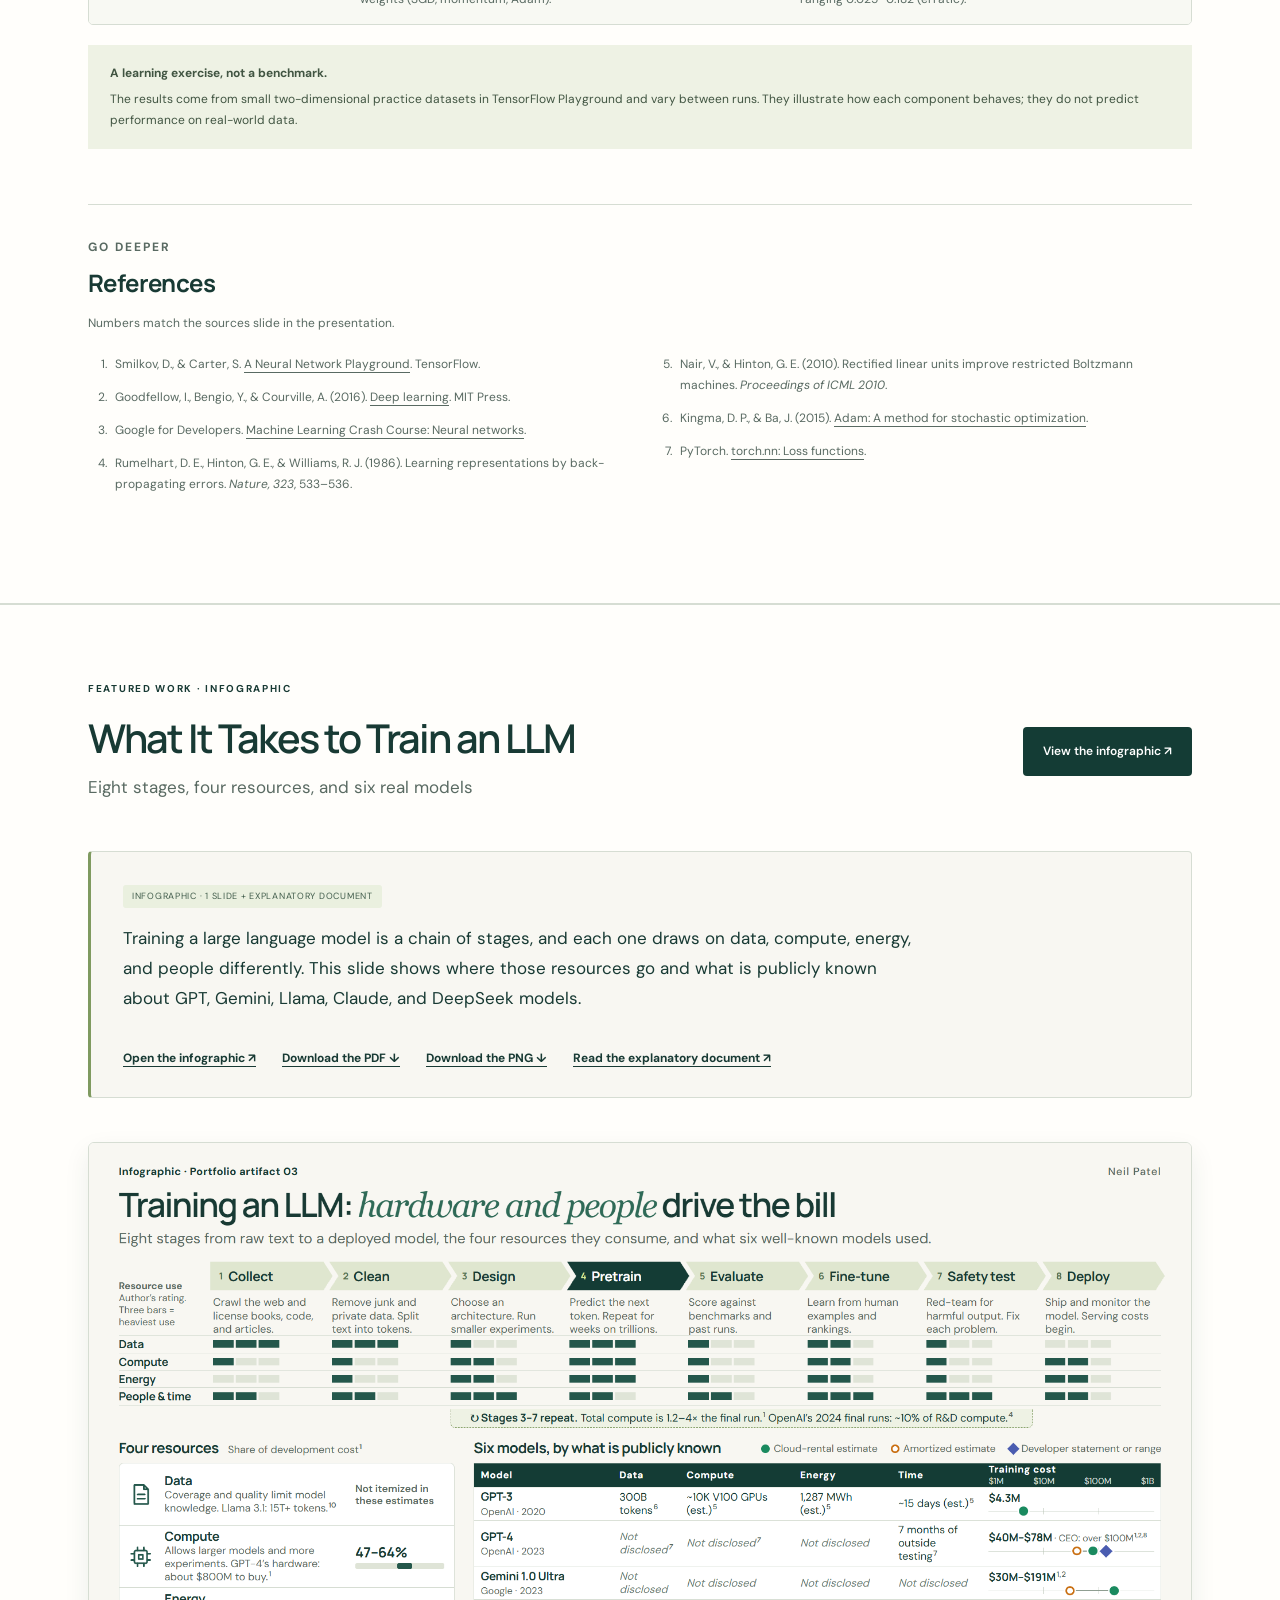
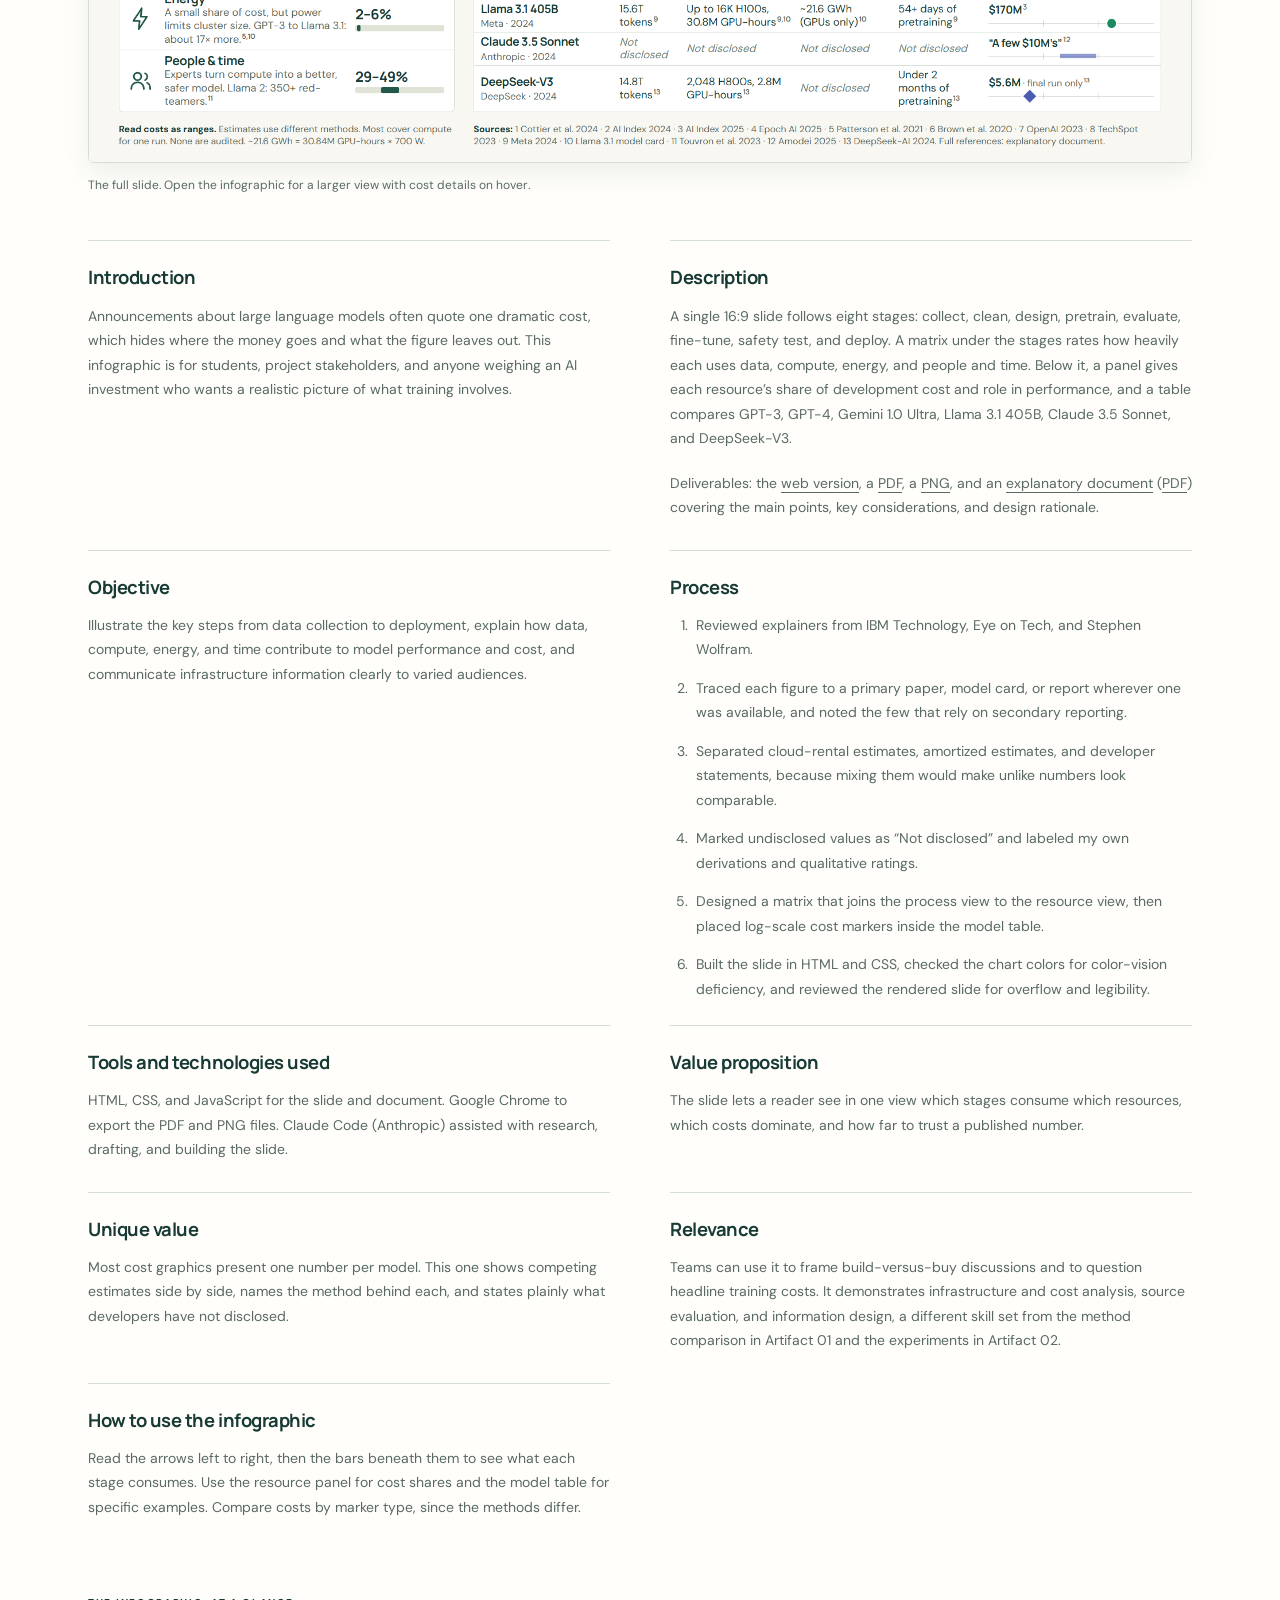
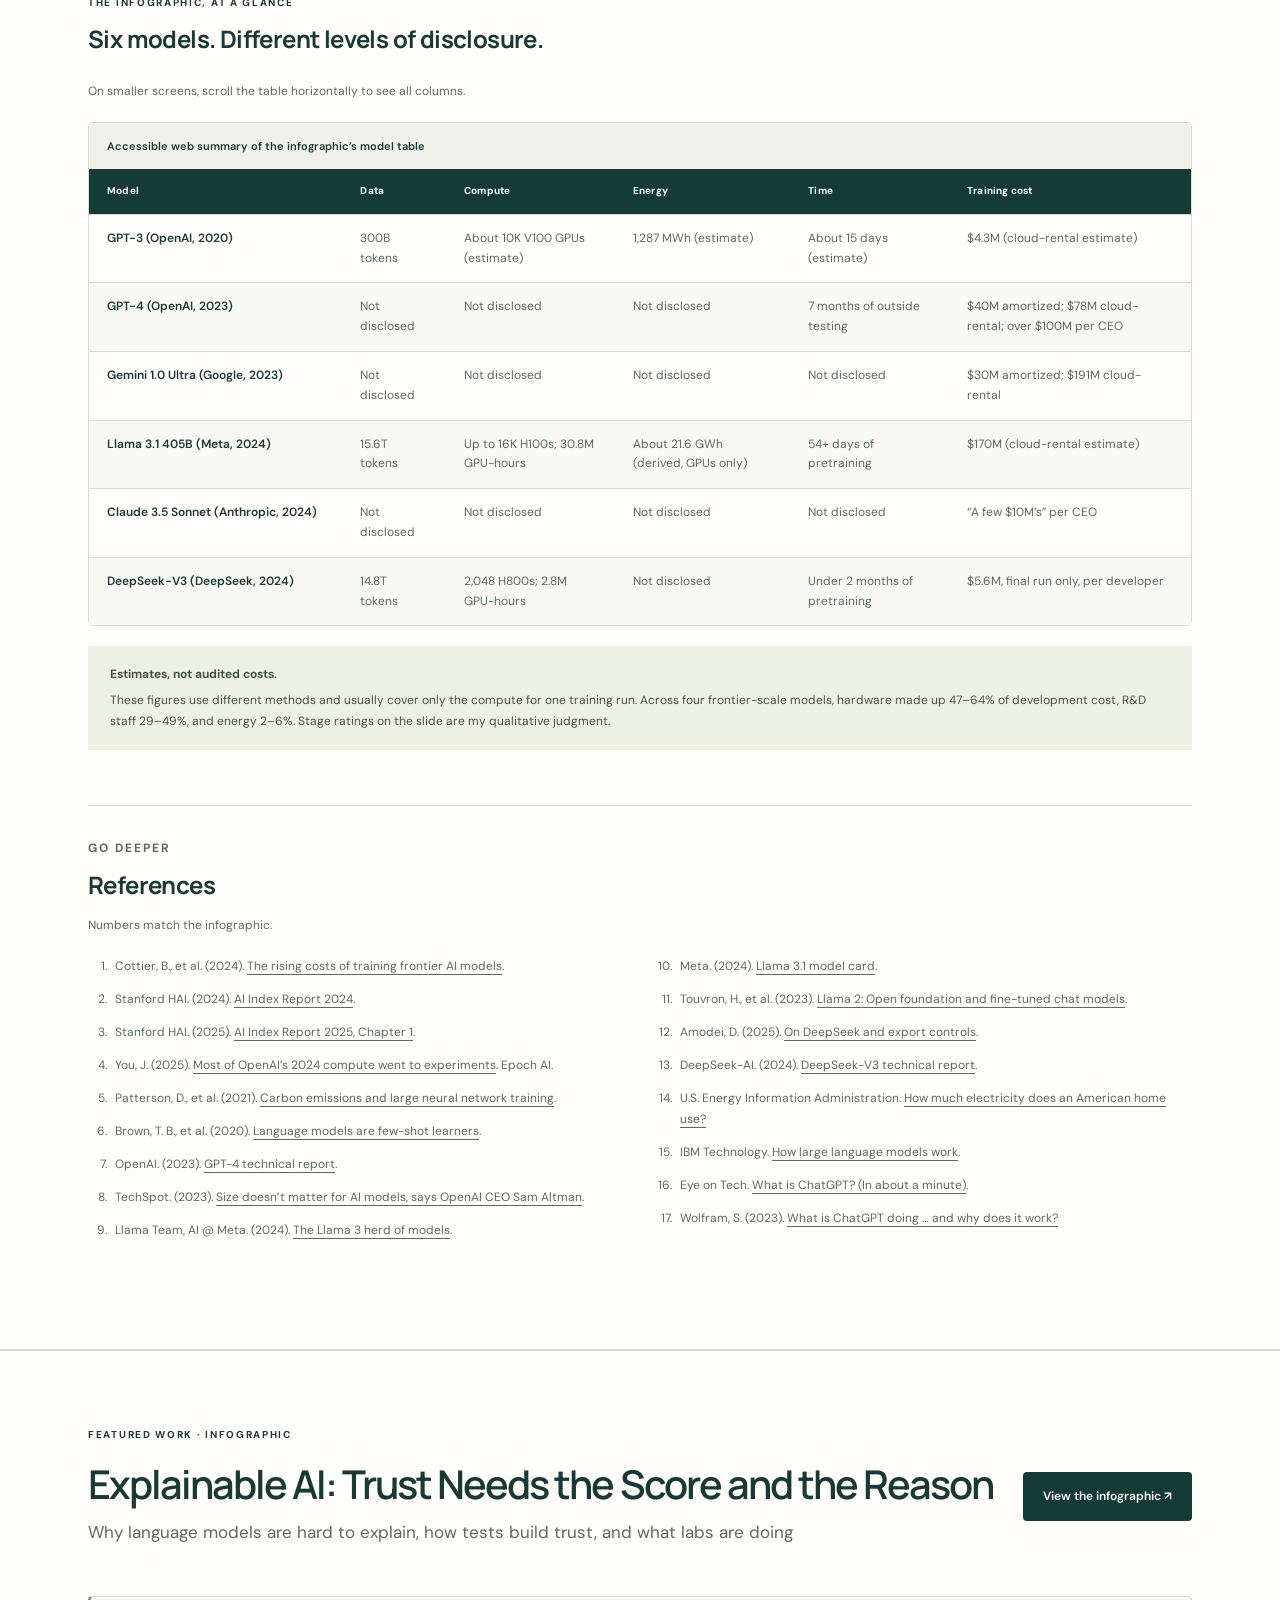
==== commit 854612b0: "Artifact 5" ====
--- a/index.html
+++ b/index.html
@@ -46,9 +46,9 @@
 <section class="section-wrap skills-section" id="skills" aria-labelledby="skills-title">
 <div class="section-heading"><div><p class="eyebrow">What I work with</p><h2 id="skills-title">Skills</h2></div><p>Each one is demonstrated in my professional role or the artifacts below.</p></div>
 <div class="skills-grid">
-<section><h3>Machine learning</h3><ul><li>Supervised and unsupervised learning</li><li>Neural network components</li><li>Loss functions and optimization</li><li>Transformers and generative models</li><li>LLM training and infrastructure costs</li><li>Explainable AI and interpretability</li><li>Model validation and evaluation metrics</li></ul></section>
+<section><h3>Machine learning</h3><ul><li>Supervised and unsupervised learning</li><li>Neural network components</li><li>Loss functions and optimization</li><li>Transformers and generative models</li><li>LLM training and infrastructure costs</li><li>Explainable AI and interpretability</li><li>Model validation and evaluation metrics</li><li>Model selection and benchmarking</li></ul></section>
 <section><h3>Engineering</h3><ul><li>Software engineering</li><li>Robotics applications</li><li>Web development</li><li>Controlled experiments</li></ul></section>
-<section><h3>Technologies</h3><ul><li>Python, ReportLab, Pillow</li><li>HTML, CSS, JavaScript, SVG</li><li>TensorFlow Playground</li><li>Git and GitHub Pages</li><li>ChatGPT/Codex, Claude Code</li></ul></section>
+<section><h3>Technologies</h3><ul><li>Python, ReportLab, Pillow</li><li>PyTorch, Hugging Face Transformers</li><li>scikit-learn, XGBoost, LightGBM</li><li>HTML, CSS, JavaScript, SVG</li><li>TensorFlow Playground</li><li>Git and GitHub Pages</li><li>ChatGPT/Codex, Claude Code</li></ul></section>
 <section><h3>Communication</h3><ul><li>Technical writing</li><li>Data visualization</li><li>Information design</li><li>Source evaluation</li></ul></section>
 </div>
 </section>
@@ -60,6 +60,7 @@
 <a class="artifact-card" href="#nn-artifact"><div class="card-art"><span class="mini-label">VISUAL PRESENTATION</span><strong>Inside a Neural Network</strong><span class="mini-rule"></span><span class="mini-footer">12 SLIDES · HTML + PDF</span></div><div class="card-copy"><span class="tag">Artifact 02 · Visual presentation</span><h3>Inside a Neural Network</h3><p>Slides that explain layers, neurons, weights, activation functions, loss functions, and optimizers, backed by TensorFlow Playground experiments.</p><div class="card-meta"><span>Read the artifact</span><span class="card-arrow" aria-hidden="true">↓</span></div></div></a>
 <a class="artifact-card" href="#llm-artifact"><div class="card-art"><span class="mini-label">INFOGRAPHIC</span><strong>What It Takes to Train an LLM</strong><span class="mini-rule"></span><span class="mini-footer">1 SLIDE · HTML + PDF + PNG</span></div><div class="card-copy"><span class="tag">Artifact 03 · Infographic</span><h3>What It Takes to Train an LLM</h3><p>One slide connecting the eight stages of LLM training to data, compute, energy, and people, with public figures for six well-known models.</p><div class="card-meta"><span>Read the artifact</span><span class="card-arrow" aria-hidden="true">↓</span></div></div></a>
 <a class="artifact-card" href="#explainable-ai-artifact"><div class="card-art"><span class="mini-label">INFOGRAPHIC</span><strong>Explainable AI</strong><span class="mini-rule"></span><span class="mini-footer">4 SECTIONS · HTML + PDF + PNG</span></div><div class="card-copy"><span class="tag">Artifact 04 · Infographic</span><h3>Explainable AI: Trust Needs the Score and the Reason</h3><p>An infographic on why large language models are hard to explain, how validation and metrics build trust, and what OpenAI, Anthropic, Google DeepMind, and Meta are doing about it.</p><div class="card-meta"><span>Read the artifact</span><span class="card-arrow" aria-hidden="true">↓</span></div></div></a>
+<a class="artifact-card" href="#model-artifact"><div class="card-art"><span class="mini-label">DECISION MATRIX</span><strong>Choosing a Pre-Trained Model</strong><span class="mini-rule"></span><span class="mini-footer">11 MODELS · HTML + PDF + PNG</span></div><div class="card-copy"><span class="tag">Artifact 05 · Decision matrix</span><h3>Choosing a Pre-Trained Model</h3><p>Eleven language, vision, and tabular models rated on size, accuracy, speed, and explainability, with speeds I benchmarked on one CPU.</p><div class="card-meta"><span>Read the artifact</span><span class="card-arrow" aria-hidden="true">↓</span></div></div></a>
 </div>
 </section>
 
@@ -327,6 +328,71 @@
 </section>
 </div>
 </article>
+<article class="artifact-section" id="model-artifact" aria-labelledby="model-title">
+<div class="section-wrap">
+<div class="artifact-heading"><div><p class="eyebrow">Featured work · Decision matrix</p><h2 id="model-title">Choosing a Pre-Trained Model</h2><p class="artifact-subtitle">Size, accuracy, speed, and explainability across language, vision, and tabular data</p></div><a class="button primary" href="model-decision-matrix.html">View the matrix ↗</a></div>
+<div class="artifact-intro"><span class="tag">Decision matrix · 1 slide</span><p>A one-slide decision matrix that compares eleven pre-trained models and recommends where each one fits. I benchmarked speed for nine of them on my own desktop CPU, so the numbers are directly comparable.</p><div class="actions"><a class="text-link" href="model-decision-matrix.html">Open the matrix ↗</a><a class="text-link" href="Model-Decision-Matrix.pdf" download>Download the PDF ↓</a><a class="text-link" href="Model-Decision-Matrix.png" download>Download the PNG ↓</a></div></div>
+<figure class="deck-preview"><a href="model-decision-matrix.html"><img src="Model-Decision-Matrix.png" width="1920" height="1080" loading="lazy" alt="Decision matrix titled Bigger models buy a few points of accuracy and pay in speed and explainability. Eleven models are grouped into language and generative AI, vision, and tabular data. Each is rated with up to three bars for size, accuracy, speed, and explainability, followed by other considerations and a best-fit scenario. DistilBERT, EfficientNet-B0, and LightGBM carry Start here badges. The table below this image contains the same data."></a><figcaption>The full slide. Open the matrix for a larger view, or present it full screen.</figcaption></figure>
+<div class="details-grid">
+<section><h3>Introduction</h3><p>Pre-trained models range from a 21 MB image classifier to language models too large to run without a GPU. A bigger model usually scores higher, but it runs slower, costs more, and is harder to explain. This matrix is for students and project teams who need to choose a model that fits their task, their hardware, and their need to explain decisions.</p></section>
+<section><h3>Description</h3><p>The slide rates eleven models in three domains. Language and generative AI: DistilBERT, BERT-base, Llama 3.1 8B Instruct, and GPT-4o. Vision: MobileNetV3-Large, EfficientNet-B0, ResNet-50, and EfficientNet-B7. Tabular: Random Forest, XGBoost, and LightGBM. Each criterion cell shows the real number and a three-bar rating. Columns for other considerations and best fit turn the comparison into recommendations.</p><p>Deliverables: the <a href="model-decision-matrix.html">web version</a>, a <a href="Model-Decision-Matrix.pdf" download>PDF</a>, a <a href="Model-Decision-Matrix.png" download>PNG</a>, and the <a href="model-selection-assets/benchmark.py">benchmark script</a> with its <a href="model-selection-assets/benchmark-results.json">raw results</a>.</p></section>
+<section><h3>Objective</h3><p>Compare pre-trained models across NLP and generative AI, computer vision, and tabular data on size, accuracy, and speed. Assess how each balances performance, computing cost, and explainability, and recommend a model for specific scenarios.</p></section>
+<section><h3>Process</h3><ol>
+<li>Reviewed the assignment and chose models that show a clear trade-off within each domain: a compressed model against its original, an open model against a closed API, and a small vision model against a large one.</li>
+<li>Collected published accuracy, parameter counts, and compute from the torchvision documentation, the Llama 3.1 model card, OpenAI’s simple-evals, and the original papers.</li>
+<li>Benchmarked speed on one machine, an AMD Ryzen 5 7600 CPU, one input at a time. I measured BERT and DistilBERT accuracy on all 872 SST-2 dev sentences, and I trained the three tree models on the Adult census-income dataset.</li>
+<li>Defined rating scales for each criterion and rated accuracy only against models on the same benchmark.</li>
+<li>Left GPT-4o’s size and speed unrated because OpenAI does not disclose them, and labeled the Llama speed as my estimate.</li>
+<li>Built the slide in HTML and CSS, checked that color is never the only cue, and exported the PDF and PNG with Chrome.</li>
+</ol></section>
+<section><h3>Tools and technologies used</h3><p>Python with PyTorch, torchvision, Hugging Face Transformers, scikit-learn, XGBoost, and LightGBM for the benchmarks. HTML, CSS, and SVG for the slide and document. Google Chrome to export the PDF and PNG. Claude Code (Anthropic) assisted with research, the benchmark script, drafting, and building the slide.</p></section>
+<section><h3>Value proposition</h3><p>One view answers the practical question: which model should I try first, and what do I give up by choosing a bigger one? Each recommendation ties to a real constraint, such as a phone, private data, or a regulated decision.</p></section>
+<section><h3>Unique value</h3><p>Most model comparisons copy speed figures from papers that used different hardware. Here, nine models were timed on the same CPU, and two accuracy scores and all tabular results come from my own runs. Explainability is rated alongside accuracy, not left out.</p></section>
+<section><h3>Relevance</h3><p>Teams can use it to shortlist models before a proof of concept and to explain the choice to stakeholders. It demonstrates benchmarking, model evaluation, and explainability analysis, a different skill set from the method guide in Artifact 01, the experiments in Artifact 02, the cost analysis in Artifact 03, and the explainability infographic in Artifact 04.</p></section>
+<section><h3>How to use the matrix</h3><p>Find your domain, then read across each row. More bars are better for deployment. Start with the model marked <strong>Start here</strong>, then move to a larger one only if validation on your own data shows the accuracy gap matters.</p></section>
+</div>
+<section class="methods-section" aria-labelledby="model-glance-title">
+<div class="section-heading"><div><p class="eyebrow">The matrix, at a glance</p><h3 id="model-glance-title">Eleven models. Four criteria.</h3></div></div>
+<p class="table-instruction">On smaller screens, scroll the table horizontally to see all columns.</p>
+<div class="table-scroll" role="region" aria-label="Pre-trained model decision matrix, horizontally scrollable" tabindex="0">
+<table>
+<caption>Accessible web summary of the decision matrix</caption>
+<thead><tr><th scope="col">Model</th><th scope="col">Size</th><th scope="col">Accuracy</th><th scope="col">Speed (1 CPU)</th><th scope="col">Explainability</th><th scope="col">Best fit</th></tr></thead>
+<tbody>
+<tr><th scope="row">DistilBERT</th><td>67M parameters, 268 MB</td><td>91.1% SST-2 (my run)</td><td>11.8 ms</td><td>Partial</td><td>High-volume text classification (start here)</td></tr>
+<tr><th scope="row">BERT-base</th><td>109M parameters, 438 MB</td><td>92.4% SST-2 (my run)</td><td>29.6 ms</td><td>Partial</td><td>Classification where every point counts</td></tr>
+<tr><th scope="row">Llama 3.1 8B Instruct</th><td>8B parameters, about 16 GB</td><td>69.4% MMLU</td><td>At most about 60 tokens/s on a GPU (estimate)</td><td>Low</td><td>Private drafting and summaries</td></tr>
+<tr><th scope="row">GPT-4o</th><td>Not disclosed</td><td>88.7% MMLU</td><td>Not disclosed</td><td>Low</td><td>Prototypes and open-ended tasks</td></tr>
+<tr><th scope="row">MobileNetV3-Large</th><td>5.5M parameters, 22 MB</td><td>75.3% ImageNet</td><td>8.6 ms</td><td>Partial</td><td>On-device, real-time vision</td></tr>
+<tr><th scope="row">EfficientNet-B0</th><td>5.3M parameters, 21 MB</td><td>77.7% ImageNet</td><td>12.0 ms</td><td>Partial</td><td>Fine-tuning on a small image dataset (start here)</td></tr>
+<tr><th scope="row">ResNet-50</th><td>25.6M parameters, 103 MB</td><td>80.9% ImageNet</td><td>34.6 ms</td><td>Partial</td><td>Server-side inspection pipelines</td></tr>
+<tr><th scope="row">EfficientNet-B7</th><td>66.3M parameters, 267 MB</td><td>84.1% ImageNet</td><td>388 ms</td><td>Partial</td><td>Offline, accuracy-critical batch review</td></tr>
+<tr><th scope="row">Random Forest</th><td>300 trees, 274 MB</td><td>86.0%, AUC 0.911 (my run)</td><td>8.7 ms</td><td>High</td><td>Quick baseline with little tuning</td></tr>
+<tr><th scope="row">XGBoost</th><td>300 trees, 0.9 MB</td><td>87.7%, AUC 0.930 (my run)</td><td>0.83 ms</td><td>High</td><td>Regulated decisions that need reasons</td></tr>
+<tr><th scope="row">LightGBM</th><td>300 trees, 1.0 MB</td><td>87.4%, AUC 0.928 (my run)</td><td>0.36 ms</td><td>High</td><td>Large datasets and frequent retraining (start here)</td></tr>
+</tbody>
+</table>
+</div>
+<aside class="scope-note"><strong>A starting shortlist, not a final answer.</strong> Speeds come from one desktop CPU and will differ on a GPU. Accuracy is compared only within the same benchmark, and benchmark scores do not predict accuracy on your own data. Explainability ratings are my judgment of the tools available for each model type.</aside>
+</section>
+<section class="references" aria-labelledby="model-references-title">
+<p class="eyebrow">Go deeper</p><h3 id="model-references-title">References</h3><p>Sources for the published figures, the models I tested, and the dataset.</p>
+<ol>
+<li>PyTorch. <a href="https://docs.pytorch.org/vision/stable/models.html">torchvision models and pre-trained weights</a>.</li>
+<li>Sanh, V., et al. (2019). <a href="https://arxiv.org/abs/1910.01108">DistilBERT, a distilled version of BERT</a>.</li>
+<li>Devlin, J., et al. (2019). <a href="https://arxiv.org/abs/1810.04805">BERT: Pre-training of deep bidirectional transformers for language understanding</a>.</li>
+<li>Meta. (2024). <a href="https://github.com/meta-llama/llama-models/blob/main/models/llama3_1/MODEL_CARD.md">Llama 3.1 model card</a>.</li>
+<li>OpenAI. <a href="https://github.com/openai/simple-evals">simple-evals</a>.</li>
+<li>Tan, M., &amp; Le, Q. V. (2019). <a href="https://arxiv.org/abs/1905.11946">EfficientNet: Rethinking model scaling for convolutional neural networks</a>.</li>
+<li>Ke, G., et al. (2017). <a href="https://proceedings.neurips.cc/paper/2017/hash/6449f44a102fde848669bdd9eb6b76fa-Abstract.html">LightGBM: A highly efficient gradient boosting decision tree</a>.</li>
+<li>Chen, T., &amp; Guestrin, C. (2016). <a href="https://arxiv.org/abs/1603.02754">XGBoost: A scalable tree boosting system</a>.</li>
+<li>Lundberg, S. M., et al. (2020). <a href="https://arxiv.org/abs/1905.04610">From local explanations to global understanding with explainable AI for trees</a>.</li>
+<li>Rudin, C. (2019). <a href="https://arxiv.org/abs/1811.10154">Stop explaining black box machine learning models for high stakes decisions</a>.</li>
+<li>Becker, B., &amp; Kohavi, R. (1996). <a href="https://doi.org/10.24432/C5XW20">Adult</a> [Dataset]. UCI Machine Learning Repository.</li>
+</ol>
+</section>
+</div>
+</article>
 <section class="section-wrap closing"><p class="eyebrow">A work in progress, by design</p><h2>Built on curiosity.<br><em>Growing through practice.</em></h2><p>More projects and resources will be added as I continue building and exploring.</p><a class="text-link" href="#home">Back to the beginning ↑</a></section>
 </main>
 <footer class="site-footer"><span>Neil Patel · Professional portfolio</span><span>Software engineering · Robotics · Projects & resources</span></footer>
